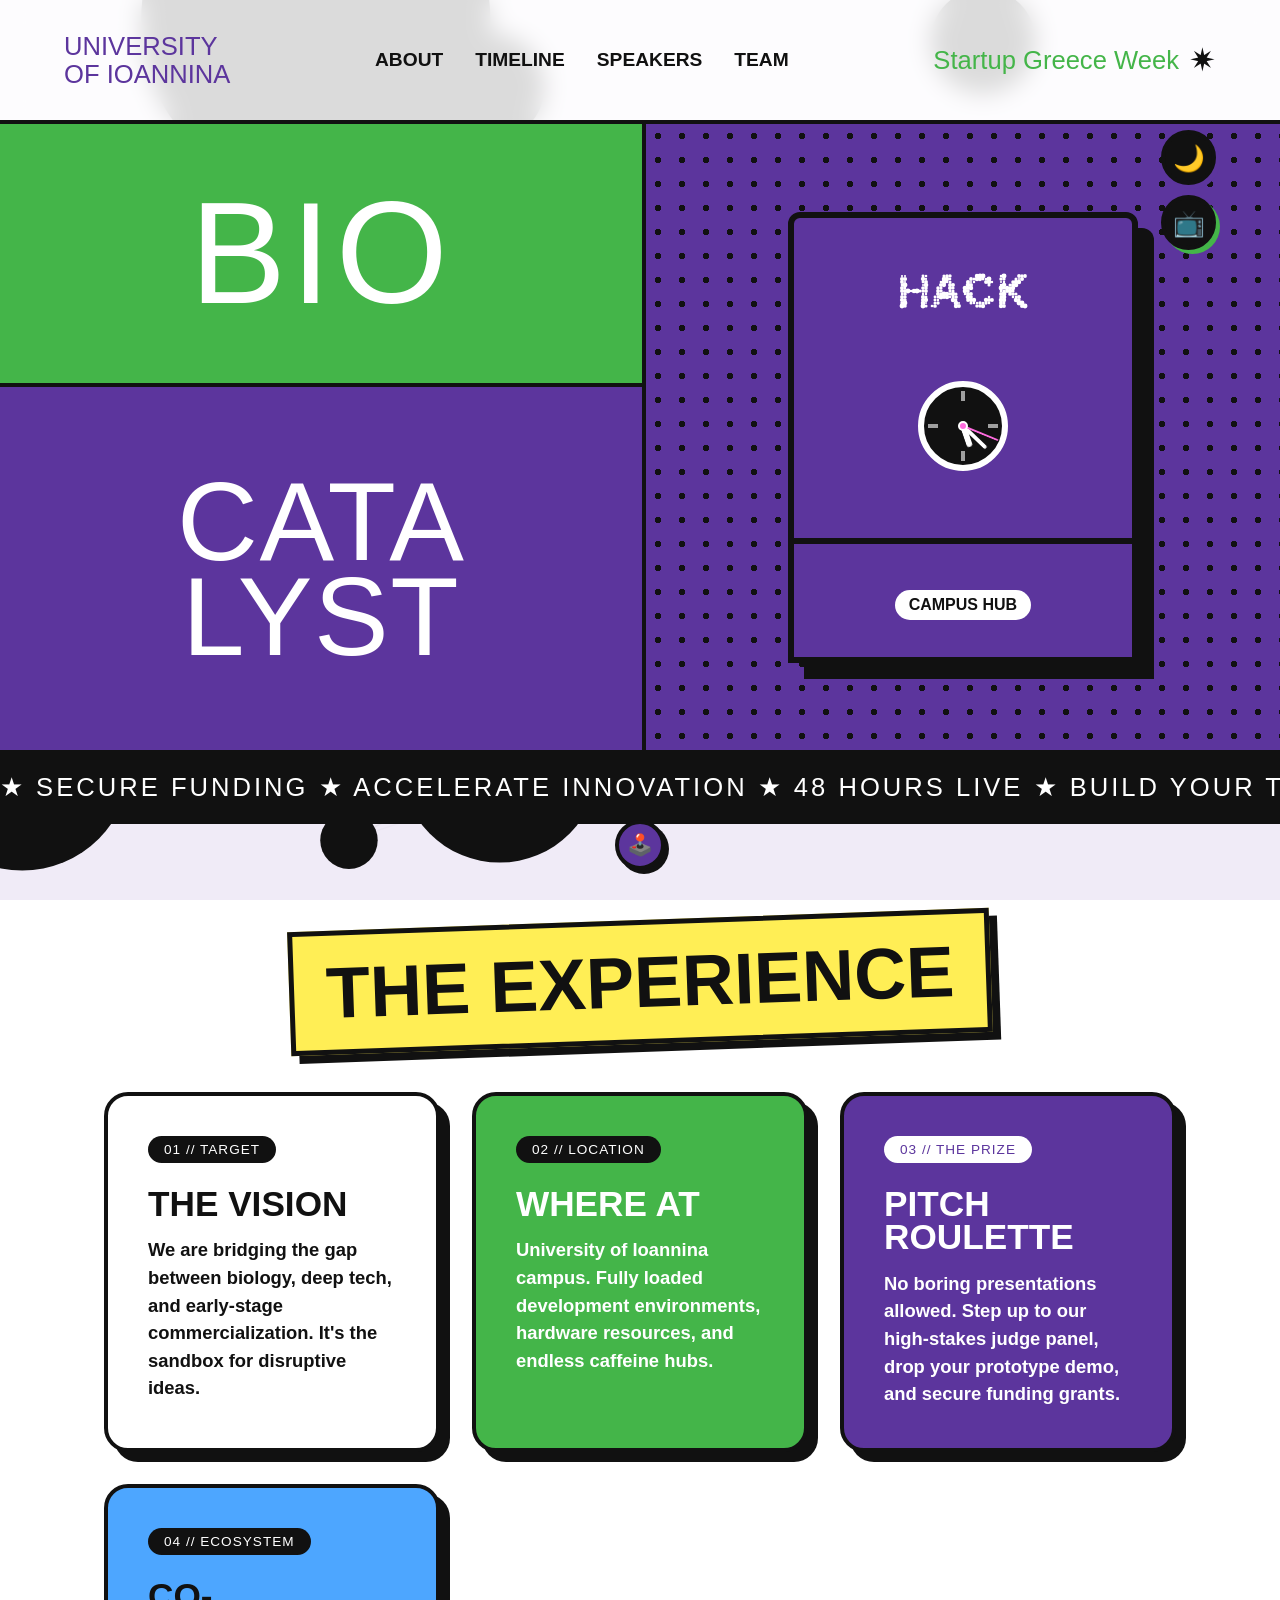
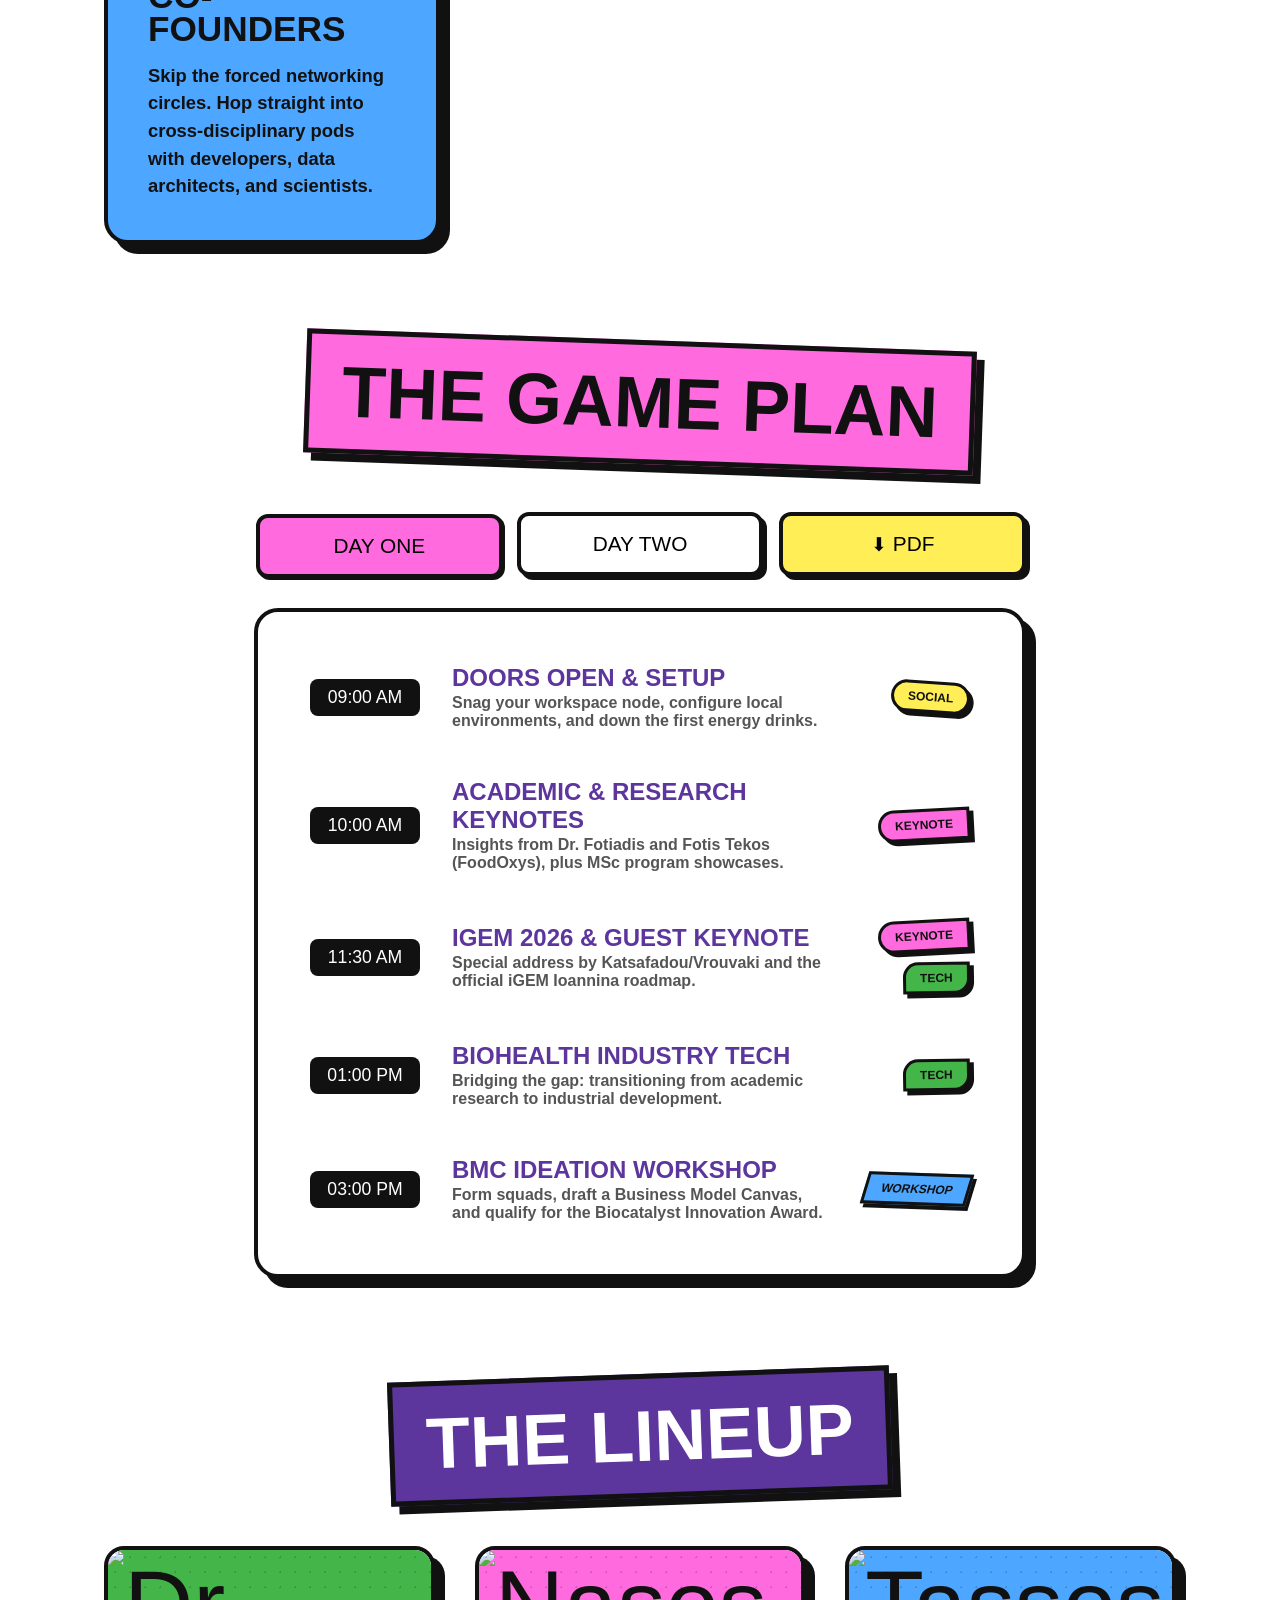
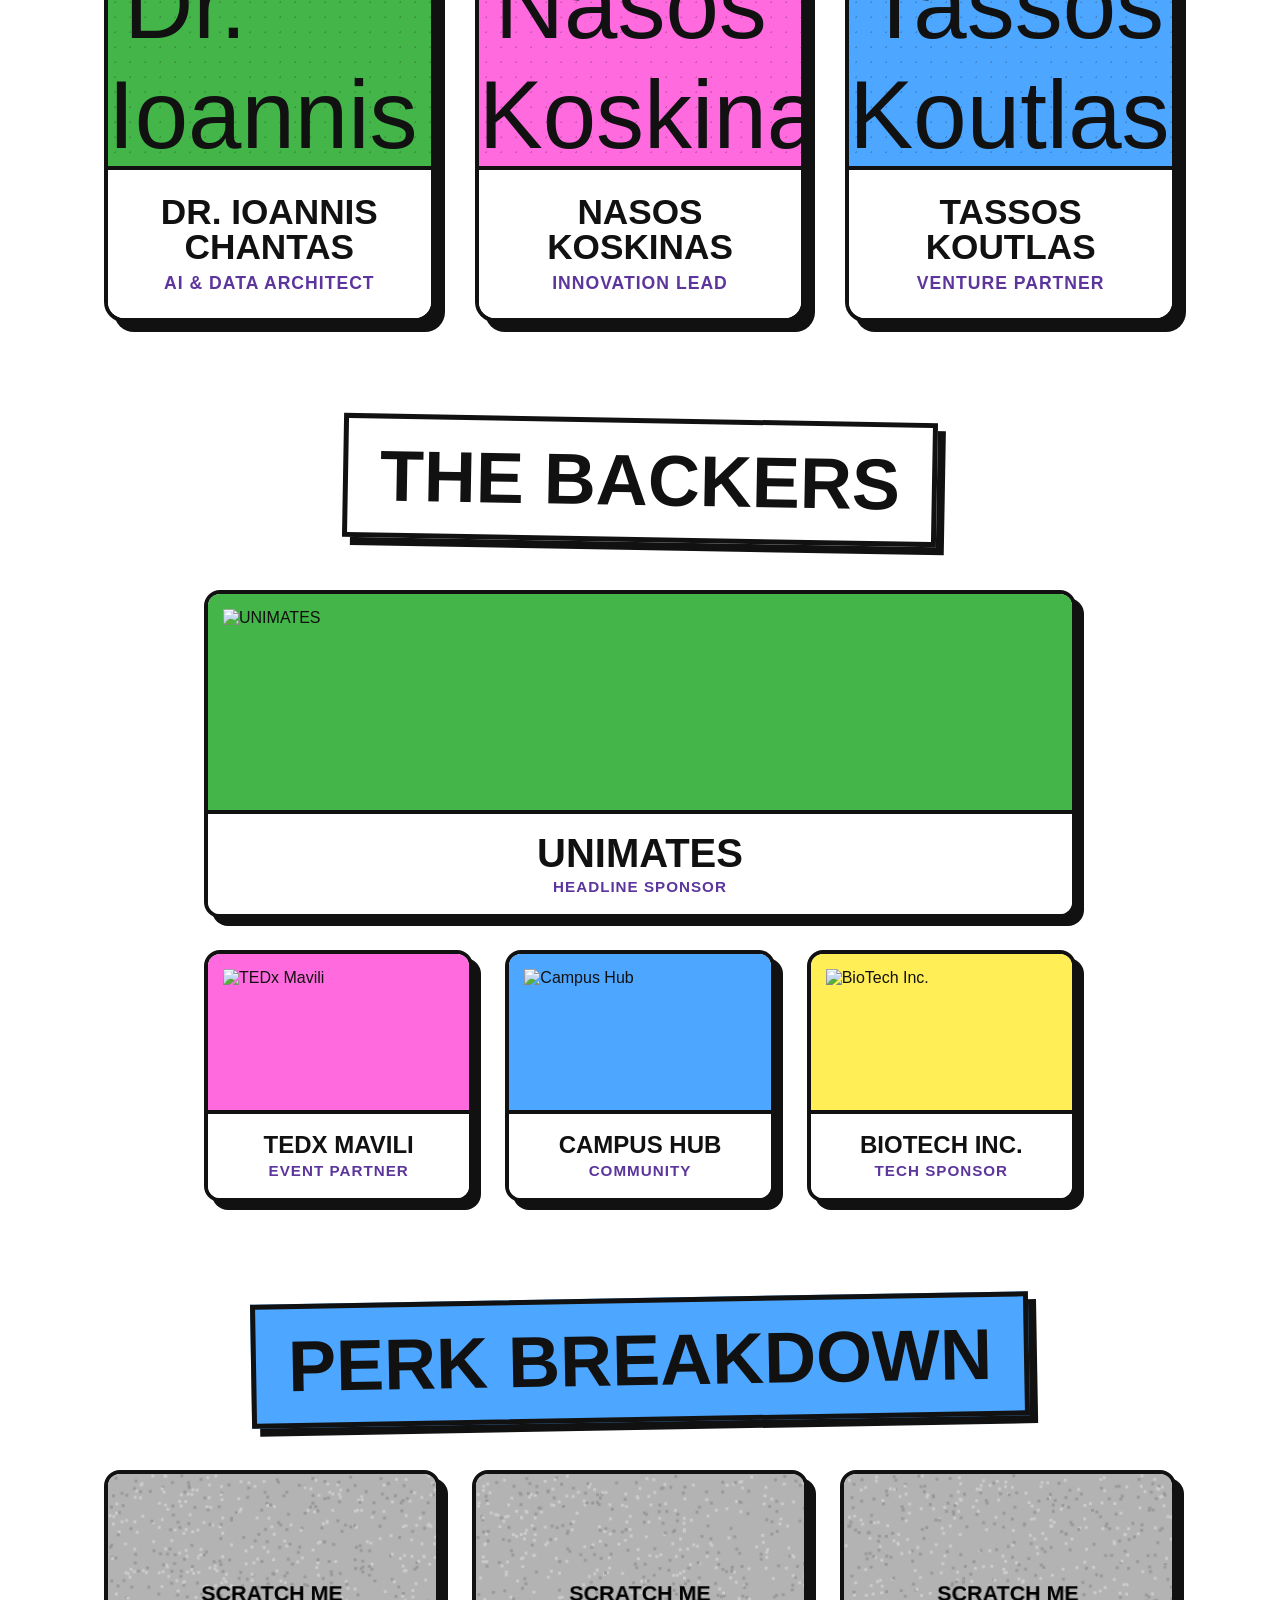
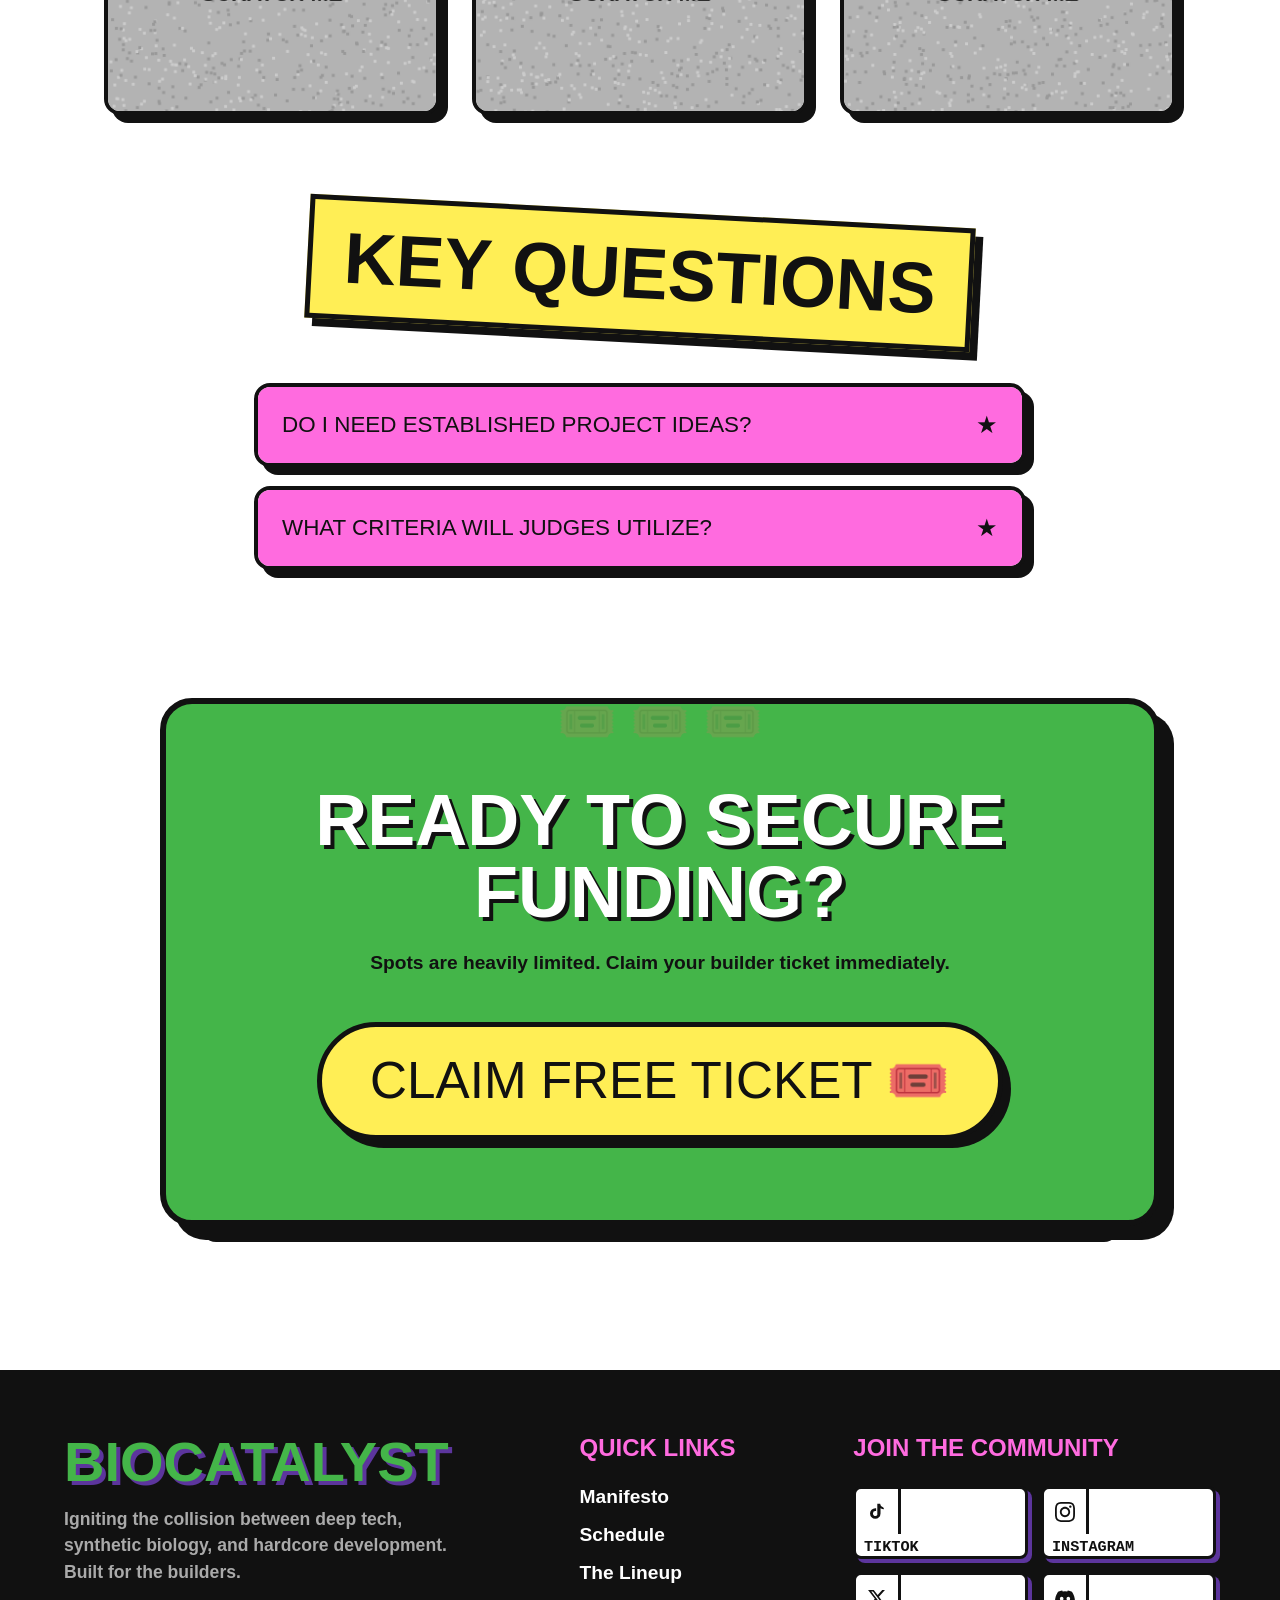
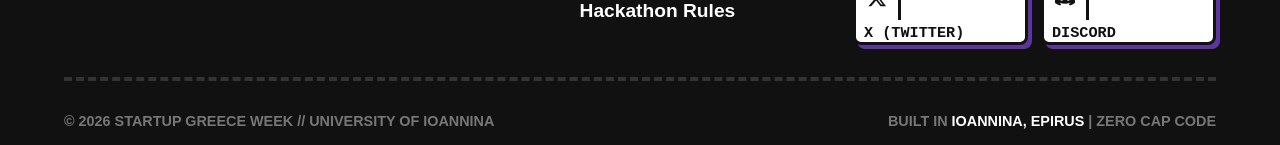
==== Biocatalyst.html @ 518294b3 "Add files via upload" ====
<!DOCTYPE html>
<html lang="en">
<head>
    <meta charset="UTF-8">
    <meta name="viewport" content="width=device-width, initial-scale=1.0">
    <title>BIOCATALYST 2026 | Deep-Tech & Biotech Hackathon — University of Ioannina | Startup Greece Week</title>

    <!-- Primary Meta Tags -->
    <meta name="title" content="BIOCATALYST 2026 | Deep-Tech & Biotech Hackathon — University of Ioannina">
    <meta name="description" content="BIOCATALYST is the premier 48-hour deep-tech and biotech hackathon at the University of Ioannina, Greece. Build prototypes, pitch to investors, and compete for funding grants during Startup Greece Week 2026.">
    <meta name="keywords" content="biocatalyst, hackathon, biotech hackathon, deep tech, university of ioannina, startup greece week, igem, biohealth, innovation, pitch competition, BMC workshop, Greece hackathon 2026, synthetic biology, bioinformatics, startup, entrepreneurship, ioannina, greek universities, tech event">
    <meta name="author" content="Biocatalyst Organizing Committee — University of Ioannina">
    <meta name="robots" content="index, follow, max-image-preview:large, max-snippet:-1, max-video-preview:-1">
    <meta name="googlebot" content="index, follow">
    <meta name="language" content="English">
    <meta name="revisit-after" content="3 days">
    <meta name="rating" content="General">
    <meta name="category" content="Education, Technology, Hackathon, Biotech">
    <link rel="canonical" href="https://biocatalyst.uoi.gr/">

    <!-- Open Graph / Facebook -->
    <meta property="og:type" content="website">
    <meta property="og:url" content="https://biocatalyst.uoi.gr/">
    <meta property="og:title" content="BIOCATALYST 2026 | Deep-Tech & Biotech Hackathon — University of Ioannina">
    <meta property="og:description" content="48 hours. One mission. Build disruptive biotech prototypes, pitch to investors, and secure funding grants at Greece's boldest hackathon during Startup Greece Week.">
    <meta property="og:image" content="https://biocatalyst.uoi.gr/assets/og-cover.png">
    <meta property="og:image:width" content="1200">
    <meta property="og:image:height" content="630">
    <meta property="og:image:alt" content="BIOCATALYST 2026 Hackathon — Bold brutalist design with BIO CATALYST text and event details">
    <meta property="og:site_name" content="BIOCATALYST 2026">
    <meta property="og:locale" content="en_US">
    <meta property="og:locale:alternate" content="el_GR">

    <!-- Twitter Card -->
    <meta name="twitter:card" content="summary_large_image">
    <meta name="twitter:url" content="https://biocatalyst.uoi.gr/">
    <meta name="twitter:title" content="BIOCATALYST 2026 | Deep-Tech & Biotech Hackathon">
    <meta name="twitter:description" content="48 hours of biotech innovation at the University of Ioannina. Build prototypes, compete for funding, and network with deep-tech founders during Startup Greece Week.">
    <meta name="twitter:image" content="https://biocatalyst.uoi.gr/assets/og-cover.png">
    <meta name="twitter:image:alt" content="BIOCATALYST 2026 Hackathon promotional banner">
    <meta name="twitter:site" content="@biocatalyst_uoi">
    <meta name="twitter:creator" content="@biocatalyst_uoi">

    <!-- Geographic & Location Meta -->
    <meta name="geo.region" content="GR-04">
    <meta name="geo.placename" content="Ioannina, Greece">
    <meta name="geo.position" content="39.6186;20.8506">
    <meta name="ICBM" content="39.6186, 20.8506">

    <!-- Theme & App Meta -->
    <meta name="theme-color" content="#5c359d">
    <meta name="msapplication-TileColor" content="#5c359d">
    <meta name="msapplication-navbutton-color" content="#5c359d">
    <meta name="apple-mobile-web-app-status-bar-style" content="black-translucent">
    <meta name="apple-mobile-web-app-capable" content="yes">
    <meta name="apple-mobile-web-app-title" content="BIOCATALYST">
    <meta name="application-name" content="BIOCATALYST 2026">
    <meta name="mobile-web-app-capable" content="yes">
    <meta name="format-detection" content="telephone=no">

    <!-- Structured Data: Event (JSON-LD) -->
    <script type="application/ld+json">
    {
        "@context": "https://schema.org",
        "@type": "Event",
        "name": "BIOCATALYST 2026 — Deep-Tech & Biotech Hackathon",
        "description": "BIOCATALYST is a 48-hour deep-tech and biotech hackathon at the University of Ioannina during Startup Greece Week 2026. Participants build prototypes, pitch to investors, and compete for innovation grants.",
        "startDate": "2026-07-12T09:00:00+03:00",
        "endDate": "2026-07-13T18:00:00+03:00",
        "eventStatus": "https://schema.org/EventScheduled",
        "eventAttendanceMode": "https://schema.org/OfflineEventAttendanceMode",
        "location": {
            "@type": "Place",
            "name": "University of Ioannina — Campus Hub",
            "address": {
                "@type": "PostalAddress",
                "streetAddress": "University Campus",
                "addressLocality": "Ioannina",
                "addressRegion": "Epirus",
                "postalCode": "45110",
                "addressCountry": "GR"
            },
            "geo": {
                "@type": "GeoCoordinates",
                "latitude": 39.6186,
                "longitude": 20.8506
            }
        },
        "image": "https://biocatalyst.uoi.gr/assets/og-cover.png",
        "organizer": {
            "@type": "Organization",
            "name": "Biocatalyst Organizing Committee",
            "url": "https://biocatalyst.uoi.gr"
        },
        "performer": [
            { "@type": "Person", "name": "Dr. Fotiadis" },
            { "@type": "Person", "name": "Fotis Tekos" }
        ],
        "offers": {
            "@type": "Offer",
            "url": "https://biocatalyst.uoi.gr/#register",
            "price": "0",
            "priceCurrency": "EUR",
            "availability": "https://schema.org/InStock",
            "validFrom": "2026-05-01T00:00:00+03:00"
        },
        "isAccessibleForFree": true,
        "inLanguage": ["en", "el"],
        "keywords": ["hackathon", "biotech", "deep tech", "startup", "iGEM", "University of Ioannina", "Startup Greece Week"]
    }
    </script>

    <!-- Structured Data: Organization (JSON-LD) -->
    <script type="application/ld+json">
    {
        "@context": "https://schema.org",
        "@type": "Organization",
        "name": "BIOCATALYST",
        "url": "https://biocatalyst.uoi.gr",
        "logo": "https://biocatalyst.uoi.gr/assets/logo.png",
        "sameAs": [
            "https://www.instagram.com/biocatalyst_uoi",
            "https://www.tiktok.com/@biocatalyst_uoi",
            "https://discord.gg/biocatalyst",
            "https://x.com/biocatalyst_uoi"
        ],
        "contactPoint": {
            "@type": "ContactPoint",
            "contactType": "Customer Support",
            "email": "biocatalyst@uoi.gr",
            "availableLanguage": ["English", "Greek"]
        }
    }
    </script>

    <!-- Structured Data: BreadcrumbList (JSON-LD) -->
    <script type="application/ld+json">
    {
        "@context": "https://schema.org",
        "@type": "BreadcrumbList",
        "itemListElement": [
            {
                "@type": "ListItem",
                "position": 1,
                "name": "Home",
                "item": "https://biocatalyst.uoi.gr/"
            },
            {
                "@type": "ListItem",
                "position": 2,
                "name": "Schedule",
                "item": "https://biocatalyst.uoi.gr/#schedule"
            },
            {
                "@type": "ListItem",
                "position": 3,
                "name": "Register",
                "item": "https://biocatalyst.uoi.gr/#register"
            }
        ]
    }
    </script>

    <!-- Structured Data: FAQ (JSON-LD) -->
    <script type="application/ld+json">
    {
        "@context": "https://schema.org",
        "@type": "FAQPage",
        "mainEntity": [
            {
                "@type": "Question",
                "name": "What is BIOCATALYST?",
                "acceptedAnswer": {
                    "@type": "Answer",
                    "text": "BIOCATALYST is a 48-hour deep-tech and biotech hackathon hosted at the University of Ioannina during Startup Greece Week. It bridges biology, technology, and early-stage commercialization."
                }
            },
            {
                "@type": "Question",
                "name": "Is BIOCATALYST free to attend?",
                "acceptedAnswer": {
                    "@type": "Answer",
                    "text": "Yes, BIOCATALYST is completely free. Registration is open to all students, researchers, developers, and entrepreneurs."
                }
            },
            {
                "@type": "Question",
                "name": "Where is BIOCATALYST held?",
                "acceptedAnswer": {
                    "@type": "Answer",
                    "text": "BIOCATALYST takes place at the University of Ioannina Campus Hub in Ioannina, Greece."
                }
            },
            {
                "@type": "Question",
                "name": "What can participants win?",
                "acceptedAnswer": {
                    "@type": "Answer",
                    "text": "Participants compete for the Biocatalyst Innovation Award and funding grants by pitching their prototypes to a panel of judges and investors."
                }
            }
        ]
    }
    </script>

    <script src="https://cdnjs.cloudflare.com/ajax/libs/jspdf/2.5.1/jspdf.umd.min.js" defer></script>
    <style>
        /* --- CSS Reset & Brutalist Design System --- */
        :root {
            --purple: #5c359d;
            --green: #44b549;
            --white: #ffffff;
            --black: #111111;
            --bg-color: #f0ebf7;
            --pink: #ff6bdf;
            --blue: #4da6ff;
            --yellow: #ffee55;
        }

        * {
            margin: 0;
            padding: 0;
            box-sizing: border-box;
            font-family: 'Arial Black', Impact, sans-serif;
            cursor: none !important; 
        }

        body {
            color: var(--black);
            overflow-x: hidden;
            position: relative;
        }

        /* --- THE DYNAMIC KIRBY KRACKLE CANVAS --- */
        #bgCanvas {
            position: fixed;
            top: 0;
            left: 0;
            width: 100vw;
            height: 100vh;
            z-index: -1;
            pointer-events: none; 
        }

        /* --- Custom Cursor Fix --- */
        #cursorDot {
            position: fixed;
            width: 24px;
            height: 24px;
            background-color: var(--pink);
            border: 3px solid var(--black);
            border-radius: 50%;
            pointer-events: none;
            z-index: 10000;
            transform: translate(-50%, -50%);
            left: -50px;
            top: -50px;
            display: block;
            box-shadow: 2px 2px 0px var(--black);
            transition: width 0.15s, height 0.15s, background-color 0.15s;
        }

        .cursor-hover {
            width: 45px !important;
            height: 45px !important;
            background-color: var(--yellow) !important;
            border: 4px dashed var(--black) !important;
            animation: cursorSpin 3s linear infinite;
        }

        /* --- Animations --- */
        @keyframes cursorSpin {
            from { transform: translate(-50%, -50%) rotate(0deg); }
            to { transform: translate(-50%, -50%) rotate(360deg); }
        }
        @keyframes float {
            0%, 100% { transform: translateY(0px) rotate(-3deg); }
            50% { transform: translateY(-15px) rotate(3deg); }
        }
        @keyframes marquee {
            0% { transform: translateX(0%); }
            100% { transform: translateX(-50%); }
        }
        @keyframes wiggle {
            0%, 100% { transform: rotate(0deg); }
            25% { transform: rotate(-4deg) scale(1.03); }
            50% { transform: rotate(4deg) scale(1.03); }
            75% { transform: rotate(-4deg) scale(1.03); }
        }
        @keyframes spin {
            from { transform: rotate(0deg); }
            to { transform: rotate(360deg); }
        }

        /* --- LOADER --- */
        #brutal-loader {
            position: fixed;
            top: 0;
            left: 0;
            width: 100vw;
            height: 100vh;
            background-color: var(--black);
            z-index: 999999;
            display: flex;
            flex-direction: column;
            align-items: center;
            justify-content: center;
            color: var(--green);
            font-family: 'Courier New', Courier, monospace;
            transition: transform 0.6s cubic-bezier(0.77, 0, 0.175, 1);
        }

        .loader-box {
            border: 4px solid var(--green);
            padding: 2rem;
            background: rgba(0, 255, 0, 0.05);
            box-shadow: 8px 8px 0px var(--purple);
            max-width: 80%;
            width: 400px;
        }

        .loader-text {
            font-size: 1.5rem;
            margin-bottom: 1rem;
            text-transform: uppercase;
            font-weight: bold;
            letter-spacing: 2px;
        }

        .loader-bar {
            width: 100%;
            height: 30px;
            border: 3px solid var(--green);
            position: relative;
            overflow: hidden;
            margin-bottom: 1rem;
        }

        .loader-fill {
            position: absolute;
            top: 0;
            left: 0;
            height: 100%;
            background-color: var(--green);
            width: 0%;
            transition: width 0.15s ease-out;
        }

        .loader-log {
            font-size: 1rem;
            color: var(--pink);
            min-height: 1.2rem;
            font-weight: bold;
        }

        /* --- Header & Nav --- */
        header {
            padding: 2rem 5%;
            display: flex;
            justify-content: space-between;
            align-items: center;
            border-bottom: 4px solid var(--black);
            background-color: rgba(255, 255, 255, 0.85);
            backdrop-filter: blur(12px);
            -webkit-backdrop-filter: blur(12px);
            position: sticky;
            top: 0;
            z-index: 100;
        }
        
        .header-nav { display: flex; gap: 2rem; align-items: center; flex-wrap: wrap; justify-content: center; }
        .nav-link { 
            font-size: 1.2rem; color: var(--black); text-decoration: none; 
            text-transform: uppercase; font-weight: bold; position: relative;
            transition: color 0.1s; display: inline-block; cursor: pointer;
        }
        .nav-link::before, .nav-link::after {
            position: absolute; opacity: 0; font-weight: 900;
            color: var(--pink); transition: all 0.15s cubic-bezier(0.175, 0.885, 0.32, 1.275);
        }
        .nav-link::before { content: '>'; left: -10px; }
        .nav-link::after { content: '<'; right: -10px; }
        .nav-link:hover { color: var(--purple); }
        .nav-link:hover::before { opacity: 1; left: -25px; }
        .nav-link:hover::after { opacity: 1; right: -25px; }

        .uni-text { font-size: 1.6rem; line-height: 1.1; color: var(--purple); text-transform: uppercase; display: inline-block; cursor: pointer; position: relative; }
        .startup-text { font-size: 1.6rem; color: var(--green); text-align: right; line-height: 1.1; display: flex; align-items: center; gap: 10px; cursor: pointer; position: relative; }
        .star-spin { display: inline-block; font-size: 2rem; color: var(--black); animation: spin 4s linear infinite; }
        
        /* Glitch Animation */
        .glitch-hover:hover {
            animation: textGlitch 0.25s cubic-bezier(.25, .46, .45, .94) both infinite;
            color: var(--pink);
        }
        @keyframes textGlitch {
            0% { transform: translate(0) skew(0deg); text-shadow: none; }
            20% { transform: translate(-3px, 3px) skew(10deg); text-shadow: -3px 0 var(--blue), 3px 0 var(--green); }
            40% { transform: translate(-3px, -3px) skew(-10deg); text-shadow: 3px 0 var(--blue), -3px 0 var(--green); }
            60% { transform: translate(3px, 3px) skew(5deg); text-shadow: -3px 0 var(--black), 3px 0 var(--pink); }
            80% { transform: translate(3px, -3px) skew(-5deg); text-shadow: 3px 0 var(--pink), -3px 0 var(--black); }
            100% { transform: translate(0) skew(0deg); text-shadow: none; }
        }

        /* --- Bio-Hazard Toggle Switch --- */
        .hazard-toggle {
            position: fixed;
            top: 130px;
            right: 5%;
            z-index: 99;
            background: var(--black);
            color: var(--yellow);
            border: 4px solid var(--black);
            width: 55px;
            height: 55px;
            border-radius: 50%;
            font-size: 1.6rem;
            display: flex;
            align-items: center;
            justify-content: center;
            box-shadow: 4px 4px 0px var(--purple);
            transition: background 0.2s, color 0.2s;
        }
        @keyframes liquidMorph {
            0% { border-radius: 40% 60% 70% 30% / 40% 50% 60% 50%; }
            34% { border-radius: 70% 30% 50% 50% / 30% 30% 70% 70%; }
            67% { border-radius: 100% 60% 60% 100% / 100% 100% 60% 60%; }
            100% { border-radius: 40% 60% 70% 30% / 40% 50% 60% 50%; }
        }
        @media (hover: hover) {
            .hazard-toggle:hover {
                animation: liquidMorph 1.5s linear infinite;
                background: var(--yellow);
                color: var(--black);
                box-shadow: 2px 2px 0px var(--black);
            }
        }

        /* =========================================
           BIO-HAZARD DARK MODE
           ========================================= */
        body.biohazard {
            --purple: #bb86fc;
            --green: #4ade80;
            --white: #1e1e1e;
            --black: #050505;
            --bg-color: #121212;
            --pink: #f48fb1;
            --blue: #82b1ff;
            --yellow: #fff59d;
            color: #e0e0e0;
        }

        body.biohazard header {
            background-color: rgba(18, 18, 18, 0.85);
            border-bottom-color: var(--black);
        }
        
        body.biohazard .star-spin { color: #e0e0e0; }

        body.biohazard .bento-box:not(.accent-green):not(.accent-purple):not(.accent-blue),
        body.biohazard .speaker-card,
        body.biohazard .speaker-info,
        body.biohazard .sponsor-box:not(.tier-1),
        body.biohazard .perk-card,
        body.biohazard .timeline-pane,
        body.biohazard .faq-content,
        body.biohazard .tab-btn {
            color: #e0e0e0;
        }

        body.biohazard .tab-btn.active { color: #121212; }
        body.biohazard .marquee-container { color: #e0e0e0; }
        body.biohazard .pill-badge { color: #e0e0e0; }
        body.biohazard .time-badge { color: #e0e0e0; }
        
        body.biohazard .event-info p,
        body.biohazard .perk-card p,
        body.biohazard .footer-brand p {
            color: #a1a1aa;
        }

        body.biohazard summary { color: #121212; }
        body.biohazard details[open] summary { color: #1e1e1e; }
        
        body.biohazard .main-footer { color: #e0e0e0; }
        body.biohazard .footer-links-col a { color: #e0e0e0; }
        body.biohazard .footer-bottom span { color: #e0e0e0; }
        
        body.biohazard .social-icon { 
            background-color: #1e1e1e; 
            color: #e0e0e0; 
        }

        body.biohazard .timeline-row { border-bottom-color: #333; }
        body.biohazard .footer-grid { border-bottom-color: #333; }
        
        body.biohazard .speaker-img::after { 
            background-image: radial-gradient(#e0e0e0 1px, transparent 1px); 
        }
        body.biohazard .hero-right { 
            background-image: radial-gradient(#333 3px, transparent 3px); 
        }

        /* --- Hero Grid --- */
        .hero { display: flex; flex-wrap: wrap; min-height: 70vh; border-bottom: 4px solid var(--black); position: relative; }
        
        .sticker {
            position: absolute; background: var(--white); border: 4px solid var(--black); padding: 12px 24px; border-radius: 50px; font-size: 1.4rem; box-shadow: 6px 6px 0px var(--black); z-index: 20; animation: float 5s ease-in-out infinite; user-select: none; will-change: transform;
        }
        .sticker-1 { top: 12%; left: 38%; background: var(--pink); animation-delay: 0s; }
        .sticker-2 { bottom: 18%; right: 42%; background: var(--yellow); animation-delay: 1.5s; }
        
        .hero-left { flex: 1.2; min-width: 320px; display: flex; flex-direction: column; }
        .block-green { background-color: var(--green); color: var(--white); flex: 1; display: flex; align-items: center; justify-content: center; font-size: clamp(4.5rem, 12vw, 9rem); letter-spacing: 0.3rem; border-right: 4px solid var(--black); border-bottom: 4px solid var(--black); transition: text-shadow 0.2s; }
        .block-purple { background-color: var(--purple); color: var(--white); flex: 1.4; display: flex; align-items: center; justify-content: center; font-size: clamp(3.5rem, 9vw, 7rem); line-height: 0.85; text-align: center; letter-spacing: 0.1rem; border-right: 4px solid var(--black); transition: text-shadow 0.2s; }
        .jelly-text { display: inline-block; transform-style: preserve-3d; will-change: transform; transform-origin: center; }
        
        @media (hover: hover) {
            .block-green:hover, .block-purple:hover { text-shadow: 8px 8px 0px var(--black); }
        }

        .hero-right {
            flex: 1; min-width: 320px; background-color: var(--purple); display: flex; align-items: center; justify-content: center; padding: 3rem;
            background-image: radial-gradient(var(--black) 3px, transparent 3px); background-size: 24px 24px; 
        }
        .tower-graphic {
            width: 65%; height: 85%; min-height: 300px; background-color: var(--purple); border: 6px solid var(--black); box-shadow: 16px 16px 0px var(--black); border-radius: 12px 12px 0 0; display: flex; flex-direction: column; align-items: center; justify-content: space-evenly; color: var(--white); text-align: center; background-image: none; 
        }
        .clock-face { 
            width: 90px; height: 90px; border: 6px solid var(--white); border-radius: 50%; position: relative; background: var(--black); 
            transition: transform 0.15s ease-out, box-shadow 0.15s ease-out; transform-style: preserve-3d;
            box-shadow: 0px 0px 0px rgba(0,0,0,0);
        }
        .clock-face:hover {
            transform: scale(1.15) rotate(5deg);
            box-shadow: 6px 6px 0px var(--black);
            cursor: grab;
        }
        .clock-hand { position: absolute; bottom: 50%; left: 50%; background-color: var(--white); transform-origin: bottom center; transform: translateX(-50%); border-radius: 4px; z-index: 2; will-change: transform; }
        .hour-hand { width: 6px; height: 22px; }
        .minute-hand { width: 4px; height: 32px; }
        .second-hand { width: 2px; height: 38px; background-color: var(--pink); z-index: 3; }
        .clock-pivot {
            position: absolute; top: 50%; left: 50%; width: 10px; height: 10px; background: var(--pink); border: 2px solid var(--white);
            border-radius: 50%; transform: translate(-50%, -50%); z-index: 4;
        }
        .clock-marker {
            position: absolute; background: var(--white); opacity: 0.6;
        }
        .mark-12 { top: 4px; left: 50%; width: 4px; height: 10px; transform: translateX(-50%); }
        .mark-6 { bottom: 4px; left: 50%; width: 4px; height: 10px; transform: translateX(-50%); }
        .mark-3 { right: 4px; top: 50%; width: 10px; height: 4px; transform: translateY(-50%); }
        .mark-9 { left: 4px; top: 50%; width: 10px; height: 4px; transform: translateY(-50%); }

        /* --- Continuous Ticker --- */
        .marquee-container { background-color: var(--black); color: var(--white); padding: 18px 0; overflow: hidden; white-space: nowrap; border-bottom: 4px solid var(--black); border-top: 4px solid var(--black); margin-top: -4px;}
        .marquee-content { display: inline-block; font-size: 1.6rem; text-transform: uppercase; letter-spacing: 3px; animation: marquee 20s linear infinite; will-change: transform; }
        .marquee-fast { animation: marquee 4s linear infinite !important; color: var(--yellow); }

        /* --- Section Titles --- */
        .section-header-wrapper { text-align: center; margin: 6rem 0 3rem 0; padding: 0 1rem; }
        .section-header { 
            display: inline-block; font-size: clamp(2rem, 6vw, 4.5rem); text-transform: uppercase; padding: 1rem 2rem; color: var(--black); background-color: var(--yellow); border: 5px solid var(--black); box-shadow: 8px 8px 0px var(--black); transform: rotate(-2deg);
        }

        /* --- Bento Info Grid --- */
        .bento-section { padding: 0 5%; max-width: 1200px; margin: 0 auto; }
        .bento-grid { display: grid; grid-template-columns: repeat(auto-fit, minmax(280px, 1fr)); gap: 2rem; }
        .bento-box {
            border: 4px solid var(--black); padding: 2.5rem; border-radius: 24px; background-color: var(--white); box-shadow: 10px 10px 0px var(--black); display: flex; flex-direction: column; transform-style: preserve-3d; will-change: transform, box-shadow;
        }
        .bento-box.accent-green { background-color: var(--green); color: var(--white); }
        .bento-box.accent-purple { background-color: var(--purple); color: var(--white); }
        .bento-box.accent-blue { background-color: var(--blue); }

        .pill-badge { align-self: flex-start; background-color: var(--black); color: var(--white); padding: 6px 16px; border-radius: 50px; font-size: 0.85rem; margin-bottom: 1.5rem; text-transform: uppercase; letter-spacing: 1px; }
        .bento-box.accent-purple .pill-badge { background-color: var(--white); color: var(--purple); }
        .bento-title { font-size: 2.2rem; margin-bottom: 1rem; text-transform: uppercase; line-height: 0.95; }
        .bento-text { font-family: 'Arial', sans-serif; font-weight: bold; font-size: 1.15rem; line-height: 1.5; }

        /* --- Speakers Section --- */
        .speaker-section { padding: 0 5%; max-width: 1200px; margin: 0 auto; }
        .speaker-grid { display: grid; grid-template-columns: repeat(auto-fit, minmax(300px, 1fr)); gap: 2.5rem; }
        .speaker-card { background: var(--white); border: 4px solid var(--black); border-radius: 20px; overflow: hidden; box-shadow: 10px 10px 0px var(--black); transition: transform 0.2s ease, box-shadow 0.2s ease; display: flex; flex-direction: column; }
        @media (hover: hover) { .speaker-card:hover { transform: translate(-4px, -4px) rotate(-1deg); box-shadow: 14px 14px 0px var(--black); } }
        .speaker-img { height: 220px; border-bottom: 4px solid var(--black); display: flex; align-items: center; justify-content: center; font-size: 6rem; position: relative; }
        .speaker-img::after { content: ''; position: absolute; top: 0; left: 0; width: 100%; height: 100%; background-image: radial-gradient(var(--black) 1px, transparent 1px); background-size: 15px 15px; opacity: 0.2; pointer-events: none; }
        .speaker-info { padding: 1.5rem; text-align: center; background: var(--white); }
        .speaker-name { font-size: 2.2rem; text-transform: uppercase; margin-bottom: 0.5rem; line-height: 1; }
        .speaker-role { font-family: 'Arial', sans-serif; font-weight: bold; color: var(--purple); font-size: 1.1rem; text-transform: uppercase; letter-spacing: 1px; }

        /* --- Schedule Switcher --- */
        .schedule-section { max-width: 900px; margin: 0 auto; padding: 0 5%; }
        .tabs { display: flex; gap: 1rem; margin-bottom: 2rem; justify-content: center; flex-wrap: wrap; }
        .tab-btn { background: var(--white); border: 4px solid var(--black); padding: 1rem 2rem; font-size: 1.3rem; text-transform: uppercase; border-radius: 12px; box-shadow: 4px 4px 0px var(--black); transition: all 0.15s; flex: 1; min-width: 140px; }
        .tab-btn.active { background: var(--pink); transform: translate(2px, 2px); box-shadow: 2px 2px 0px var(--black); }
        .timeline-pane { display: none; background: var(--white); border: 4px solid var(--black); padding: 2.5rem; border-radius: 24px; box-shadow: 10px 10px 0px var(--black); }
        .timeline-pane.active { display: block; }
        .timeline-row { display: flex; gap: 2rem; margin-bottom: 1.5rem; align-items: center; border-bottom: 3px dashed #ddd; padding-bottom: 1.5rem; transition: transform 0.2s, background-color 0.2s; border-radius: 8px; padding: 10px; border: 2px solid transparent; }
        @media (hover: hover) { .timeline-row:hover { transform: translateX(5px); background-color: rgba(0,0,0,0.03); border-bottom: 3px dashed transparent; box-shadow: 4px 4px 0px var(--black); border: 2px solid var(--black); } }
        body.cyber-red .timeline-row:hover { background-color: rgba(255,255,255,0.05); }
        .timeline-row:last-child { margin-bottom: 0; }
        .time-badge { background: var(--black); color: var(--white); padding: 0.5rem 1rem; font-size: 1.1rem; border-radius: 8px; min-width: 110px; text-align: center; }
        .event-info h4 { font-size: 1.5rem; text-transform: uppercase; color: var(--purple); }
        .event-info p { font-family: 'Arial', sans-serif; font-weight: bold; color: #555; margin-top: 2px; }

        /* --- Schedule Filter Bar --- */
        .schedule-filter-bar {
            background: var(--white);
            border: 4px solid var(--black);
            padding: 1.5rem;
            border-radius: 20px;
            box-shadow: 10px 10px 0px var(--black);
            margin-bottom: 2rem;
            display: flex;
            justify-content: center;
        }

        .filter-tags {
            display: flex;
            flex-wrap: wrap;
            gap: 0.8rem;
            justify-content: center;
        }

        .filter-tag-btn {
            background: var(--white);
            border: 3px solid var(--black);
            padding: 0.6rem 1.2rem;
            font-size: 0.9rem;
            font-family: 'Arial Black', Impact, sans-serif;
            text-transform: uppercase;
            border-radius: 8px;
            box-shadow: 4px 4px 0px var(--black);
            transition: all 0.15s;
        }

        .filter-tag-btn.active {
            background: var(--yellow);
            color: var(--black);
            transform: translate(2px, 2px);
            box-shadow: 2px 2px 0px var(--black);
        }
        
        /* Event Stickers */
        .event-tags {
            display: flex;
            gap: 10px;
            margin-left: auto;
            align-items: center;
            flex-wrap: wrap;
            justify-content: flex-end;
        }
        
        .sticker-tag {
            display: inline-block;
            padding: 6px 14px;
            font-size: 0.75rem;
            font-weight: 900;
            font-family: 'Arial Black', Impact, sans-serif;
            text-transform: uppercase;
            color: var(--black);
            position: relative;
            --sticker-bg: var(--white);
            background-color: var(--sticker-bg);
            border: 3px solid var(--black);
            box-shadow: 4px 4px 0px var(--black);
            transition: transform 0.2s, box-shadow 0.2s, border-radius 0.2s;
        }

        /* Unique Quirky Shapes */
        .sticker-tag.tag-keynote {
            --sticker-bg: var(--pink);
            /* Price tag shape (rounded left, flat right) */
            border-radius: 25px 0 0 25px;
            transform: rotate(-3deg);
        }

        .sticker-tag.tag-workshop {
            --sticker-bg: var(--blue);
            /* Fast skewed rectangle */
            border-radius: 0;
            transform: skew(-15deg) rotate(2deg);
        }

        .sticker-tag.tag-tech {
            --sticker-bg: var(--green);
            /* Asymmetric tech block */
            border-radius: 15px 0 15px 0;
            transform: rotate(-1deg);
        }

        .sticker-tag.tag-social {
            --sticker-bg: var(--yellow);
            /* Friendly pill */
            border-radius: 25px;
            transform: rotate(4deg);
        }

        @media (hover: hover) {
            .sticker-tag:hover {
                transform: scale(1.1) rotate(0deg) !important;
                box-shadow: 6px 6px 0px var(--black);
                /* Normalize shape slightly on hover for a morphing animated effect */
                border-radius: 8px;
            }
        }

        @media (max-width: 768px) {
            .event-tags {
                margin-left: 0;
                margin-top: 10px;
                justify-content: flex-start;
                width: 100%;
            }
            .timeline-row {
                flex-wrap: wrap;
            }
        }

        /* Biohazard/Cyber Red Mode Overrides */
        body.biohazard .schedule-filter-bar,
        body.cyber-red .schedule-filter-bar {
            background: #1e1e1e;
            border-color: var(--black);
        }
        body.biohazard .filter-tag-btn,
        body.cyber-red .filter-tag-btn {
            background: #1e1e1e;
            color: #e0e0e0;
            border-color: var(--black);
            box-shadow: 4px 4px 0px var(--black);
        }
        body.biohazard .filter-tag-btn.active,
        body.cyber-red .filter-tag-btn.active {
            background: var(--yellow);
            color: var(--black);
        }

        @media (max-width: 768px) {
            .schedule-filter-bar {
                padding: 1rem;
                box-shadow: 6px 6px 0px var(--black);
            }
            .filter-tag-btn {
                flex: 1 1 40%;
                text-align: center;
            }
        }

        /* --- Schedule Side Panel --- */
        .schedule-sidebar-overlay { position: fixed; top: 0; left: 0; width: 100%; height: 100%; background: rgba(0,0,0,0.6); z-index: 9998; opacity: 0; visibility: hidden; transition: all 0.3s ease; backdrop-filter: blur(4px); }
        .schedule-sidebar-overlay.active { opacity: 1; visibility: visible; }
        .schedule-sidebar { position: fixed; top: 0; right: -450px; width: 100%; max-width: 450px; height: 100%; background: var(--white); border-left: 6px solid var(--black); z-index: 9999; transition: right 0.4s cubic-bezier(0.175, 0.885, 0.32, 1.275); display: flex; flex-direction: column; box-shadow: -10px 0 0 rgba(0,0,0,0.2); }
        .schedule-sidebar-overlay.active .schedule-sidebar { right: 0; }
        .schedule-sidebar-header { padding: 2rem; border-bottom: 4px solid var(--black); display: flex; justify-content: space-between; align-items: center; background: var(--yellow); }
        .schedule-sidebar-header h3 { font-size: 2rem; text-transform: uppercase; line-height: 1; margin: 0; }
        .schedule-sidebar-close { background: var(--white); border: 3px solid var(--black); width: 40px; height: 40px; border-radius: 50%; display: flex; justify-content: center; align-items: center; font-weight: 900; font-size: 1.2rem; box-shadow: 2px 2px 0 var(--black); transition: transform 0.1s; }
        @media (hover: hover) { .schedule-sidebar-close:hover { background: var(--pink); transform: translate(2px, 2px); box-shadow: 0px 0px 0 var(--black); } }
        .schedule-sidebar-content { padding: 2rem; overflow-y: auto; flex-grow: 1; font-family: 'Arial', sans-serif; }
        .schedule-sidebar-time { display: inline-block; background: var(--black); color: var(--white); padding: 0.5rem 1rem; border-radius: 8px; font-weight: bold; margin-bottom: 1.5rem; text-transform: uppercase; font-size: 1.2rem; }
        .schedule-sidebar-desc { font-size: 1.15rem; line-height: 1.6; font-weight: bold; color: #444; margin-bottom: 2rem; }
        .schedule-sidebar-location { font-size: 1rem; color: var(--purple); text-transform: uppercase; border-top: 3px dashed #ddd; padding-top: 1.5rem; }
        body.cyber-red .schedule-sidebar { background: #1a1a1a; color: #eee; }
        body.cyber-red .schedule-sidebar-header { background: #ff073a; color: #000; }
        body.cyber-red .schedule-sidebar-desc { color: #ccc; }
        body.cyber-red .schedule-sidebar-location { border-top-color: #333; color: #ff073a; }

        /* --- Sponsors Section --- */
        .sponsor-section { padding: 0 5%; max-width: 1000px; margin: 0 auto; }
        .sponsor-grid { display: grid; grid-template-columns: repeat(auto-fit, minmax(220px, 1fr)); gap: 2rem; }
        .sponsor-card { background: var(--white); border: 4px solid var(--black); border-radius: 16px; overflow: hidden; box-shadow: 8px 8px 0px var(--black); transition: transform 0.2s ease, box-shadow 0.2s ease; display: flex; flex-direction: column; cursor: none !important; }
        @media (hover: hover) { .sponsor-card:hover { transform: translate(-4px, -4px) rotate(1deg); box-shadow: 12px 12px 0px var(--black); } }
        .sponsor-img { height: 160px; border-bottom: 4px solid var(--black); display: flex; align-items: center; justify-content: center; position: relative; background-color: var(--white); }
        .sponsor-img img { width: 100%; height: 100%; object-fit: contain; padding: 15px; display: block; }
        .sponsor-info { padding: 1.2rem; text-align: center; background: var(--white); flex-grow: 1; display: flex; flex-direction: column; justify-content: center; }
        .sponsor-name { font-size: 1.5rem; text-transform: uppercase; margin-bottom: 0.3rem; line-height: 1; color: var(--black); }
        .sponsor-role { font-family: 'Arial', sans-serif; font-weight: bold; color: var(--purple); font-size: 0.95rem; text-transform: uppercase; letter-spacing: 1px; }
        
        .sponsor-card.tier-1 { grid-column: 1 / -1; }
        .sponsor-card.tier-1 .sponsor-img { height: 220px; background-color: var(--green); }
        .sponsor-card.tier-1 .sponsor-name { font-size: 2.5rem; }
        
        body.cyber-red .sponsor-card { background: #1e1e1e; color: #e0e0e0; }
        body.cyber-red .sponsor-info { background: #1e1e1e; }
        body.cyber-red .sponsor-name { color: #e0e0e0; }

        /* --- Swag & Perks Section --- */
        .perks-grid { display: grid; grid-template-columns: repeat(auto-fit, minmax(220px, 1fr)); gap: 2rem; max-width: 1200px; margin: 0 auto; padding: 0 5%; }
        .perk-card { background: var(--white); border: 4px solid var(--black); padding: 2rem; border-radius: 16px; text-align: center; box-shadow: 8px 8px 0px var(--black); position: relative; overflow: hidden; }
        .perk-icon { font-size: 3.5rem; margin-bottom: 1rem; }
        .perk-card h4 { font-size: 1.6rem; text-transform: uppercase; margin-bottom: 0.5rem; }
        .perk-card p { font-family: 'Arial', sans-serif; font-weight: bold; font-size: 1rem; color: #444; }
        .scratch-pad {
            position: absolute; top: 0; left: 0; width: 100%; height: 100%; z-index: 10; cursor: crosshair; transition: opacity 0.5s ease-out;
        }
        .emoji-particle {
            position: fixed; pointer-events: none; font-size: 2.5rem; z-index: 9999;
            animation: burstUp forwards cubic-bezier(.25, 1, .5, 1);
            will-change: transform, opacity;
        }
        @keyframes burstUp {
            0% { transform: translateY(0) scale(0.5) rotate(0deg); opacity: 1; }
            100% { transform: translateY(-250px) scale(1.8) rotate(180deg); opacity: 0; }
        }

        /* --- FAQ Dropdowns --- */
        .faq-section { padding: 0 5%; max-width: 900px; margin: 0 auto; }
        .faq-item { background: var(--white); border: 4px solid var(--black); margin-bottom: 1.2rem; border-radius: 16px; box-shadow: 8px 8px 0px var(--black); overflow: hidden; }
        .faq-summary { padding: 1.5rem; font-size: 1.4rem; text-transform: uppercase; background: var(--pink); display: flex; justify-content: space-between; align-items: center; cursor: pointer; user-select: none; transition: background 0.2s; }
        .faq-icon { font-size: 1.5rem; display: inline-block; will-change: transform; transform-origin: center; }
        .faq-item[data-open="true"] .faq-summary { background: var(--purple); color: var(--white); }
        .faq-content-wrapper { height: 0; overflow: hidden; will-change: height; transform: translateZ(0); }
        .faq-content { padding: 1.5rem; font-family: 'Arial', sans-serif; font-weight: bold; font-size: 1.1rem; line-height: 1.6; background: var(--white); border-top: 4px solid var(--black); }

        /* --- MASSIVE TICKET REGISTRATION SECTION --- */
        .registration-wrapper { max-width: 1000px; margin: 8rem auto; position: relative; width: calc(100% - 40px); left: 20px; z-index: 5; perspective: 1000px; }
        .registration-box {
            background: var(--green); border: 6px solid var(--black); border-radius: 32px; padding: 5rem 2rem; text-align: center; box-shadow: 14px 14px 0px var(--black); position: relative; overflow: hidden; z-index: 2; transform-style: preserve-3d;
        }
        .registration-box::before { content: "🎟️ 🎟️ 🎟️"; position: absolute; top: -10px; font-size: 3rem; opacity: 0.2; width: 100%; left: 0; white-space: nowrap; pointer-events: none; }
        .reg-title { font-size: clamp(2.2rem, 6vw, 4.5rem); text-transform: uppercase; line-height: 1; margin-bottom: 1.5rem; color: var(--white); text-shadow: 4px 4px 0px var(--black); }
        .reg-sub { font-family: 'Arial', sans-serif; font-weight: bold; font-size: 1.2rem; margin-bottom: 3rem; color: var(--black); }
        
        .cta-btn {
            background-color: var(--yellow); color: var(--black); font-size: clamp(1.8rem, 4vw, 3.5rem); padding: 1.5rem 3rem; border: 5px solid var(--black); border-radius: 100px; text-transform: uppercase; box-shadow: 8px 8px 0px var(--black); transition: all 0.15s ease; display: inline-block; text-decoration: none; position: relative; z-index: 1;
        }
        @media (hover: hover) { .cta-btn:hover { animation: wiggle 0.4s ease-in-out infinite; transform: translate(4px, 4px); box-shadow: 4px 4px 0px var(--black); background-color: var(--white); } }

        .puncher-tool { position: absolute; top: -50px; right: 10px; width: 60px; height: 100px; background: var(--purple); border: 4px solid var(--black); border-radius: 10px; z-index: 10; opacity: 0; transform: translateY(-50px); transition: all 0.2s; pointer-events: none; }
        .puncher-tool::after { content: ''; position: absolute; bottom: -10px; left: 50%; transform: translateX(-50%); width: 20px; height: 30px; background: silver; border: 4px solid var(--black); border-radius: 0 0 10px 10px; }
        .puncher-tool.active { opacity: 1; transform: translateY(20px); }
        .puncher-tool.punching { transform: translateY(40px) scaleY(0.8); }
        
        .star-scrap { position: fixed; font-size: 2rem; color: var(--white); z-index: 9999; text-shadow: 2px 2px 0 #000; animation: scrapDrop 1s forwards cubic-bezier(.5, 0, 1, 1); pointer-events: none; }
        @keyframes scrapDrop { 0% { transform: translateY(0) rotate(0deg); opacity: 1; } 100% { transform: translateY(300px) rotate(180deg); opacity: 0; } }

        .printer-slot { height: 16px; background: var(--black); border-radius: 0 0 16px 16px; margin: 0 40px; position: relative; z-index: 1; box-shadow: inset 0px 8px 0px rgba(0,0,0,0.5); }
        .printed-ticket-container { height: 0; overflow: hidden; margin: 0 60px; position: relative; z-index: 0; transition: height 1s cubic-bezier(0.25, 1, 0.5, 1); }
        .printed-ticket { background: var(--white); border: 4px solid var(--black); border-top: none; padding: 2rem; text-align: center; box-shadow: 8px 8px 0px var(--black); transform-origin: top; position: relative; cursor: grab; }
        .printed-ticket.ripped { position: fixed; z-index: 9999; animation: floatUpRip 0.5s ease-out forwards; box-shadow: 16px 16px 0px rgba(0,0,0,0.3); cursor: grabbing; border-top: 4px solid var(--black); border-radius: 8px; }
        @keyframes floatUpRip { 0% { transform: scale(1); } 50% { transform: scale(1.1) rotate(5deg); } 100% { transform: scale(1) rotate(-5deg); } }
        
        .ticket-top-jagged { position: absolute; top: -10px; left: 0; width: 100%; height: 20px; background-image: radial-gradient(circle at 10px 0, transparent 10px, var(--white) 11px); background-size: 20px 20px; background-position: top; }
        .barcode { font-family: monospace; font-size: 2.5rem; letter-spacing: -2px; margin: 1rem 0; font-weight: 900; color: var(--black); }
        .rip-line { border-top: 4px dashed var(--black); margin-top: 1.5rem; padding-top: 0.5rem; font-weight: bold; font-family: monospace; color: #666; font-size: 0.9rem; user-select: none; }
        .punch-hole-result { position: absolute; top: 1rem; right: 1rem; font-size: 2rem; color: var(--white); text-shadow: 2px 2px 0 #000; opacity: 0; transform: scale(0); transition: all 0.3s; }
        .punch-hole-result.visible { opacity: 1; transform: scale(1); }

        /* --- BRUTALIST FOOTER WITH SOCIALS --- */
        .main-footer {
            background-color: var(--black);
            color: var(--white);
            padding: 3rem 5% 1rem 5%;
            position: relative;
            z-index: 10;
        }
        .slime-border {
            position: absolute; top: -40px; left: 0; width: 100%; height: 42px; pointer-events: none; z-index: 11;
        }
        .social-icon { transition: none !important; will-change: transform; transform-origin: center; display: flex; align-items: center; }
        .footer-grid {
            display: grid;
            grid-template-columns: 2fr 1fr 1.5fr;
            gap: 2rem;
            max-width: 1200px;
            margin: 0 auto;
            border-bottom: 4px dashed #333;
            padding-bottom: 2rem;
        }

        .footer-brand h2 {
            font-size: 3.5rem;
            text-transform: uppercase;
            color: var(--green);
            line-height: 1;
            margin-bottom: 1rem;
            text-shadow: 4px 4px 0px var(--purple);
        }
        .footer-brand p {
            font-family: 'Arial', sans-serif;
            font-weight: bold;
            font-size: 1.1rem;
            color: #aaa;
            max-width: 400px;
            line-height: 1.5;
        }

        .footer-links-col h4 {
            font-size: 1.5rem;
            text-transform: uppercase;
            margin-bottom: 1.5rem;
            color: var(--pink);
        }
        .footer-links-col ul {
            list-style: none;
            display: flex;
            flex-direction: column;
            gap: 1rem;
        }
        .footer-links-col a {
            color: var(--white);
            text-decoration: none;
            font-family: 'Arial', sans-serif;
            font-weight: bold;
            font-size: 1.2rem;
            transition: all 0.2s ease;
            display: inline-block;
        }
        @media (hover: hover) { 
            .footer-links-col a:hover { color: var(--yellow); transform: translateX(5px); } 
        }

        .social-icons {
            display: grid;
            grid-template-columns: 1fr 1fr;
            gap: 0.8rem;
            width: 100%;
        }
        .social-icon {
            display: flex;
            align-items: center;
            width: 100%;
            background-color: var(--white) !important;
            color: var(--black) !important;
            border: 3px solid var(--black);
            border-radius: 8px;
            box-shadow: 4px 4px 0px var(--purple);
            transition: all 0.2s ease;
            text-decoration: none !important;
            overflow: hidden;
            max-width: 100%;
        }
        .icon-wrap {
            width: 45px;
            height: 45px;
            display: flex;
            align-items: center;
            justify-content: center;
            border-right: 3px solid var(--black);
            transition: all 0.2s ease;
            flex-shrink: 0;
        }
        .social-icon svg {
            width: 20px;
            height: 20px;
            fill: currentColor;
        }
        .social-name {
            font-family: 'Courier New', Courier, monospace;
            font-weight: bold;
            font-size: 0.95rem;
            padding: 0 0.5rem;
            text-transform: uppercase;
            transition: all 0.2s ease;
            white-space: nowrap;
            overflow: hidden;
            text-overflow: ellipsis;
        }
        
        @media (hover: hover) {
            .tiktok-btn:hover {
                transform: translate(-4px, -4px);
                box-shadow: 6px 6px 0px #00f2fe; 
                background-color: #111 !important; 
                color: #ff0050 !important;
            }
            .tiktok-btn:hover .icon-wrap { background-color: #ff0050; color: #111; border-color: transparent; }
            
            .ig-btn:hover {
                transform: translate(-4px, -4px);
                box-shadow: 6px 6px 0px #fd5949; 
                background-color: #d6249f !important; 
                color: var(--white) !important;
            }
            .ig-btn:hover .icon-wrap { background-color: #fd5949; color: var(--white); border-color: transparent; }
            
            .x-btn:hover {
                transform: translate(-4px, -4px);
                box-shadow: 6px 6px 0px var(--black);
                background-color: #333 !important;
                color: var(--white) !important;
            }
            .x-btn:hover .icon-wrap { background-color: var(--black); color: var(--white); border-color: transparent; }
            
            .discord-btn:hover {
                transform: translate(-4px, -4px);
                box-shadow: 6px 6px 0px #5865F2; 
                background-color: #111 !important;
                color: #5865F2 !important;
            }
            .discord-btn:hover .icon-wrap { background-color: #5865F2; color: #111; border-color: transparent; }
        }

        .footer-bottom {
            max-width: 1200px;
            margin: 2rem auto 0 auto;
            display: flex;
            justify-content: space-between;
            align-items: center;
            font-family: 'Arial', sans-serif;
            font-weight: bold;
            text-transform: uppercase;
            font-size: 0.9rem;
            color: #777;
            flex-wrap: wrap;
            gap: 1rem;
        }
        .footer-bottom span {
            color: var(--white);
        }

        /* =========================================
           MOBILE SPECIFIC ADJUSTMENTS 
           ========================================= */
        @media (max-width: 768px) {
            * { cursor: auto !important; }
            #cursorDot { display: none !important; }
            header { flex-direction: column; align-items: center; text-align: center; gap: 0.8rem; padding: 1.5rem 5%; }
            .uni-text { font-size: 1.3rem; }
            .startup-text { text-align: center; justify-content: center; font-size: 1.3rem; }
            
            .hazard-toggle { top: auto; bottom: 80px; right: 20px; width: 48px; height: 48px; font-size: 1.4rem; z-index: 1000; position: fixed; }
            #crtToggle { top: auto !important; bottom: 140px !important; right: 20px !important; }
            
            .hero-left, .hero-right { min-width: 100%; border-right: none; }
            .block-green, .block-purple { font-size: clamp(3.5rem, 15vw, 5rem); border-right: none; padding: 2.5rem 1rem; }
            .block-purple { border-bottom: 4px solid var(--black); }
            .hero-right { padding: 3rem 1rem; }
            .tower-graphic { width: 90%; height: auto; padding: 2rem 0; box-shadow: 8px 8px 0px var(--black); min-height: 250px; }
            
            .sticker-1 { top: 2%; left: 2%; transform: scale(0.6); }
            .sticker-2 { display: block; bottom: 2%; right: 2%; transform: scale(0.6); }
            
            .bento-grid, .speaker-grid, .sponsor-grid, .perks-grid { grid-template-columns: 1fr; gap: 1.5rem; }
            .bento-box, .speaker-card, .sponsor-box, .perk-card, .timeline-pane { box-shadow: 6px 6px 0px var(--black); }
            .bento-box { padding: 1.5rem; }
            
            .timeline-row { flex-direction: column; gap: 0.8rem; align-items: flex-start; text-align: left; }
            .time-badge { align-self: flex-start; font-size: 1rem; padding: 0.4rem 0.8rem; }
            .event-info h4 { font-size: 1.3rem; }
            
            .registration-box { margin: 3rem 5%; padding: 3rem 1.5rem; border-width: 4px; box-shadow: 8px 8px 0px var(--black); border-radius: 20px; width: 90%; left: 0; }
            .reg-title { font-size: clamp(1.8rem, 6vw, 3rem); }
            .reg-sub { font-size: 1rem; margin-bottom: 2rem; }
            .cta-btn { width: 100%; padding: 1rem; box-shadow: 6px 6px 0px var(--black); border-width: 4px; font-size: 1.5rem; }
            
            .section-header { padding: 0.6rem 1rem; border-width: 4px; box-shadow: 6px 6px 0px var(--black); font-size: clamp(1.6rem, 6vw, 2.5rem); }
            
            /* Footer mobile wrapping */
            .footer-grid { grid-template-columns: 1fr; gap: 2rem; }
            .footer-brand h2 { font-size: 2.4rem; text-align: center; }
            .footer-brand p { text-align: center; margin: 0 auto; }
            .footer-links-col { text-align: center; }
            .footer-links-col ul { align-items: center; }
            .footer-bottom { flex-direction: column; text-align: center; gap: 1rem; padding-top: 1rem; }
            .social-icons { grid-template-columns: 1fr; max-width: 250px; margin: 0 auto; }
            
            .tabs { flex-direction: column; align-items: stretch; gap: 0.5rem; }
            .tab-btn { width: 100%; margin: 0; }
        }

        /* --- ARCADE MINI-GAME --- */
        .arcade-trigger {
            position: fixed; bottom: 30px; left: 50%; transform: translateX(-50%);
            z-index: 99; background: var(--purple); color: var(--white);
            border: 4px solid var(--black); width: 50px; height: 50px;
            border-radius: 50%; font-size: 1.3rem;
            display: flex; align-items: center; justify-content: center;
            box-shadow: 4px 4px 0px var(--black);
            cursor: none !important; transition: background 0.2s, color 0.2s, box-shadow 0.2s;
            animation: arcadePulse 2s ease-in-out infinite;
        }
        @keyframes arcadePulse {
            0%, 100% { box-shadow: 4px 4px 0px var(--black); }
            50% { box-shadow: 4px 4px 0px var(--black), 0 0 18px rgba(92,53,157,0.4); }
        }
        @media (hover: hover) { .arcade-trigger:hover { background: var(--pink); animation: liquidMorph 1.5s linear infinite, arcadePulse 2s ease-in-out infinite; } }
        /* Arcade biohazard styling removed for true dark mode */
        .arcade-overlay {
            position: fixed; top: 0; left: 0; width: 100vw; height: 100vh;
            background: rgba(0,0,0,0.85); z-index: 9998;
            display: none; align-items: center; justify-content: center;
            backdrop-filter: blur(4px);
        }
        .arcade-overlay.open { display: flex; }
        .arcade-window {
            background: #1e1e1e; border: 6px solid #111;
            border-radius: 20px; width: 420px; max-width: 95vw;
            box-shadow: 12px 12px 0px var(--purple), 12px 12px 0px 6px #111;
            overflow: hidden; position: relative;
        }
        .arcade-titlebar {
            background: var(--yellow); color: #111; padding: 12px 16px;
            display: flex; justify-content: space-between; align-items: center;
            font-family: 'Arial', sans-serif; font-weight: 900;
            font-size: 1.1rem; text-transform: uppercase; letter-spacing: 1px;
            border-bottom: 6px solid #111;
        }
        .arcade-close-btn {
            background: #ff073a; border: 3px solid #111; color: #111;
            width: 28px; height: 28px; font-size: 0.9rem; font-weight: bold;
            display: flex; align-items: center; justify-content: center;
            cursor: none !important; border-radius: 6px; box-shadow: 2px 2px 0px #111;
            transition: all 0.1s;
        }
        @media (hover: hover) { .arcade-close-btn:hover { transform: translate(-2px, -2px); box-shadow: 4px 4px 0px #111; } }
        .arcade-close-btn:active { transform: translate(2px, 2px); box-shadow: 0px 0px 0px #111; }
        
        .arcade-body { padding: 24px; position: relative; }
        .arcade-screen { 
            height: 420px; max-height: 50vh; aspect-ratio: 1/2; 
            border: 6px solid #111; border-radius: 8px; background: #050505; 
            display: block; margin: 0 auto; box-shadow: inset 0 0 20px rgba(0,0,0,0.9);
        }
        .arcade-screen-wrap { position: relative; }
        .arcade-screen-wrap::after {
            content: ''; position: absolute; top: 0; left: 0; width: 100%; height: 100%;
            background: repeating-linear-gradient(0deg, rgba(0,0,0,0.15) 0px, rgba(0,0,0,0.15) 1px, transparent 1px, transparent 3px);
            pointer-events: none; border-radius: 8px;
        }
        .arcade-hud {
            display: flex; justify-content: space-between; align-items: flex-end; 
            margin-top: 15px; padding: 10px 15px; background: #111;
            border: 4px solid #050505; border-radius: 8px;
            font-family: 'Courier New', Courier, monospace; color: var(--green);
            font-size: 0.8rem; font-weight: bold; text-transform: uppercase;
        }
        .arcade-hud .score-display { font-size: 1.3rem; color: var(--yellow); }
        .arcade-hud .lines-display { color: var(--pink); }
        .arcade-next-piece {
            display: flex; justify-content: center; align-items: center; gap: 12px; margin-top: 12px;
        }
        .arcade-next-piece canvas { border: 4px solid #111; background: #050505; border-radius: 6px; box-shadow: inset 0 0 10px rgba(0,0,0,0.8); }
        .arcade-mobile-controls { display: none; flex-direction: column; gap: 10px; margin-top: 12px; }
        .arcade-mobile-controls .arcade-dpad { display: flex; justify-content: center; gap: 15px; }
        .arcade-mobile-controls .arcade-action { display: flex; justify-content: space-around; margin-top: 5px; }
        .physical-btn {
            background: #1a1a1a; color: #44b549; font-family: 'Courier New', Courier, monospace;
            font-weight: bold; font-size: 1.4rem; padding: 12px 16px; border-radius: 8px;
            border: 3px solid #333; cursor: none !important;
            box-shadow: 0 6px 0px #111, 0 10px 10px rgba(0,0,0,0.5);
            transition: all 0.1s; text-align: center;
        }
        .physical-btn:active {
            transform: translateY(4px); box-shadow: 0 2px 0px #111, 0 4px 4px rgba(0,0,0,0.5);
            background: #2a2a2a; border-color: #44b549; color: #fff;
        }
        .action-btn { background: #331a44; color: #ff6bdf; border-color: #ff6bdf; box-shadow: 0 6px 0px #220533, 0 10px 10px rgba(0,0,0,0.5); border-radius: 50%; width: 60px; height: 60px; padding: 0; display: flex; justify-content: center; align-items: center; font-size: 1.8rem; }
        .action-btn:active { transform: translateY(4px); box-shadow: 0 2px 0px #220533, 0 4px 4px rgba(0,0,0,0.5); background: #442a55; color: #fff; }
        .action-btn.drop-btn { background: #44b549; color: #0a0a0a; border-color: #2e8a31; box-shadow: 0 6px 0px #1e5a1f, 0 10px 10px rgba(0,0,0,0.5); font-size: 1.4rem; }
        .action-btn.drop-btn:active { background: #55c65a; box-shadow: 0 2px 0px #1e5a1f, 0 4px 4px rgba(0,0,0,0.5); color: #fff; }
        .arcade-start-screen, .arcade-gameover-screen {
            position: absolute; top: 0; left: 0; width: 100%; height: 100%;
            background: rgba(0,0,0,0.92); display: flex; flex-direction: column;
            align-items: center; justify-content: center; z-index: 2;
            font-family: 'Courier New', Courier, monospace; color: #44b549;
            text-align: center; gap: 10px; padding: 1rem;
        }
        .arcade-start-screen h3, .arcade-gameover-screen h3 { font-size: 1.3rem; text-transform: uppercase; color: #ffee55; text-shadow: 2px 2px 0px #111; }
        .arcade-start-btn, .arcade-restart-btn {
            background: #44b549; color: #0a0a0a; border: 3px solid #111;
            padding: 8px 20px; font-family: 'Courier New', Courier, monospace;
            font-weight: bold; font-size: 0.9rem; text-transform: uppercase;
            border-radius: 8px; box-shadow: 4px 4px 0px #111; cursor: none !important;
        }
        .arcade-unlock-msg { color: #ff073a; font-size: 0.8rem; font-weight: bold; text-transform: uppercase; }

        @media (max-width: 768px) {
            .arcade-mobile-controls { display: flex; }
            .pocket-operator { bottom: 20px; right: 15px; }
            .po-panel { width: 230px; padding: 0.8rem; }
            .arcade-trigger { bottom: 20px; width: 42px; height: 42px; font-size: 1.1rem; }
            .arcade-window { border-width: 4px; border-radius: 12px; }
            .arcade-screen { height: 350px; }
        }

        /* --- CYBER-RED MODE (Unlocked via Game) --- */
        body.cyber-red {
            --purple: #3f1010;
            --green: #f43f5e;
            --white: #1e1e1e;
            --black: #050505;
            --bg-color: #121212;
            --pink: #fb7185;
            --blue: #fb923c;
            --yellow: #f87171;
            color: #e0e0e0;
        }
        body.cyber-red header { background-color: rgba(18, 18, 18, 0.85); border-bottom-color: var(--black); }
        body.cyber-red .star-spin { color: #e0e0e0; }

        body.cyber-red .bento-box:not(.accent-green):not(.accent-purple):not(.accent-blue),
        body.cyber-red .speaker-card,
        body.cyber-red .speaker-info,
        body.cyber-red .sponsor-box:not(.tier-1),
        body.cyber-red .perk-card,
        body.cyber-red .timeline-pane,
        body.cyber-red .faq-content,
        body.cyber-red .tab-btn { color: #e0e0e0; }

        body.cyber-red .tab-btn.active { color: #121212; }
        body.cyber-red .marquee-container { color: #e0e0e0; }
        body.cyber-red .pill-badge { color: #e0e0e0; }
        body.cyber-red .time-badge { color: #e0e0e0; }
        body.cyber-red .event-info p, body.cyber-red .perk-card p, body.cyber-red .footer-brand p { color: #a1a1aa; }
        body.cyber-red summary { color: #121212; }
        body.cyber-red details[open] summary { color: #1e1e1e; }
        body.cyber-red .main-footer { color: #e0e0e0; }
        body.cyber-red .footer-links-col a { color: #e0e0e0; }
        body.cyber-red .footer-bottom span { color: #e0e0e0; }
        body.cyber-red .social-icon { background-color: #1e1e1e; color: #e0e0e0; }
        body.cyber-red .timeline-row, body.cyber-red .footer-grid { border-bottom-color: #333; }
        body.cyber-red .speaker-img::after { background-image: radial-gradient(#e0e0e0 1px, transparent 1px); }
        body.cyber-red .hero-right { background-image: radial-gradient(#333 3px, transparent 3px); }

        /* Confetti */
        @keyframes confettiFall {
            0% { transform: translateY(-10vh) rotate(0deg); opacity: 1; }
            100% { transform: translateY(110vh) rotate(720deg); opacity: 0; }
        }
        .confetti-piece { position: fixed; top: -20px; width: 10px; height: 16px; z-index: 99999; animation: confettiFall 3s ease-in forwards; pointer-events: none; border-radius: 2px; }

        /* CRT scanlines and screen curved vignette overlay */
        #crtOverlay {
            position: fixed;
            top: 0;
            left: 0;
            width: 100vw;
            height: 100vh;
            background: linear-gradient(rgba(18, 16, 16, 0) 50%, rgba(0, 0, 0, 0.25) 50%), linear-gradient(90deg, rgba(255, 0, 0, 0.06), rgba(0, 255, 0, 0.02), rgba(0, 0, 255, 0.06));
            background-size: 100% 4px, 6px 100%;
            pointer-events: none;
            z-index: 999999;
            opacity: 0;
            transition: opacity 0.3s ease;
        }
        #crtOverlay::after {
            content: ' ';
            display: block;
            position: absolute;
            top: 0; left: 0; bottom: 0; right: 0;
            background: radial-gradient(circle, rgba(0,0,0,0) 60%, rgba(0,0,0,0.45) 100%);
            pointer-events: none;
        }
        body.crt-active #crtOverlay {
            opacity: 1;
        }
        @keyframes crtFlicker {
            0% { opacity: 0.985; }
            50% { opacity: 0.995; }
            100% { opacity: 0.985; }
        }
        body.crt-active {
            animation: crtFlicker 0.15s infinite;
        }
        .synth-btn:active {
            transform: translateY(2px) !important;
            box-shadow: 0 2px 0px #111 !important;
        }

        /* --- SPEAKER MODAL --- */
        .speaker-modal-overlay {
            position: fixed;
            top: 0; left: 0; width: 100vw; height: 100vh;
            background: rgba(17, 17, 17, 0.85);
            backdrop-filter: blur(5px);
            z-index: 9999;
            display: none;
            justify-content: center;
            align-items: center;
            padding: 20px;
        }
        .speaker-modal-overlay.active { display: flex; }
        
        .speaker-modal-box {
            background: var(--bg-color);
            border: 6px solid var(--black);
            width: 100%;
            max-width: 600px;
            box-shadow: 12px 12px 0px var(--black);
            display: flex;
            flex-direction: column;
            position: relative;
            transform: rotate(-1deg);
            transition: transform 0.2s;
        }
        .speaker-modal-box:hover { transform: rotate(0deg); }
        
        .speaker-modal-header {
            background: var(--purple);
            color: var(--white);
            padding: 15px 20px;
            display: flex;
            justify-content: space-between;
            align-items: center;
            border-bottom: 6px solid var(--black);
        }
        .speaker-modal-header h3 { font-size: 1.5rem; text-transform: uppercase; }
        .speaker-modal-close {
            background: var(--pink);
            border: 4px solid var(--black);
            width: 36px; height: 36px;
            display: flex; justify-content: center; align-items: center;
            font-size: 1.2rem; font-weight: bold; cursor: none !important;
            box-shadow: 4px 4px 0px var(--black);
            transition: all 0.1s;
        }
        .speaker-modal-close:active { transform: translate(2px, 2px); box-shadow: 2px 2px 0px var(--black); }
        
        .speaker-modal-content {
            display: flex;
            flex-direction: column;
            gap: 20px;
            padding: 20px;
            background: var(--white);
        }
        @media (min-width: 600px) {
            .speaker-modal-content { flex-direction: row; }
        }
        .speaker-modal-img {
            flex-shrink: 0;
            width: 150px; height: 150px;
            border: 4px solid var(--black);
            background: var(--blue);
            box-shadow: 6px 6px 0px var(--black);
            overflow: hidden;
            position: relative;
        }
        .speaker-modal-img img { width: 100%; height: 100%; object-fit: cover; display: block; }
        .speaker-modal-img::after {
            content: ''; position: absolute; top: 0; left: 0; width: 100%; height: 100%;
            background-image: radial-gradient(var(--black) 1px, transparent 1px);
            background-size: 4px 4px; opacity: 0.3; pointer-events: none;
        }
        .speaker-modal-info {
            flex-grow: 1;
            display: flex;
            flex-direction: column;
            gap: 15px;
        }
        .speaker-modal-role {
            font-size: 1.2rem;
            color: var(--green);
            text-transform: uppercase;
            text-shadow: 1px 1px 0px var(--black);
            border-bottom: 3px dashed var(--black);
            padding-bottom: 5px;
            display: inline-block;
        }
        .speaker-modal-bio {
            font-family: 'Courier New', Courier, monospace;
            font-size: 0.95rem;
            line-height: 1.4;
            font-weight: bold;
        }
        .speaker-modal-socials {
            display: flex;
            flex-wrap: wrap;
            gap: 10px;
            margin-top: auto;
        }
        .speaker-social-btn {
            background: var(--yellow);
            color: var(--black);
            text-decoration: none;
            padding: 8px 12px;
            border: 3px solid var(--black);
            font-size: 0.9rem;
            font-weight: bold;
            text-transform: uppercase;
            box-shadow: 4px 4px 0px var(--black);
            transition: all 0.1s;
            cursor: none !important;
        }
        .speaker-social-btn:active { transform: translate(2px, 2px); box-shadow: 2px 2px 0px var(--black); }
        
        body.cyber-red .speaker-modal-box { background: #121212; }
        body.cyber-red .speaker-modal-header { background: var(--purple); color: #e0e0e0; }
        body.cyber-red .speaker-modal-content { background: #1e1e1e; color: #e0e0e0; }
        body.cyber-red .speaker-modal-bio { color: #a1a1aa; }
        body.cyber-red .speaker-social-btn { background: var(--blue); color: #1e1e1e; }

        /* =========================================
           MOBILE NAV & BURGER MENU
           ========================================= */
        .burger-btn {
            display: none; flex-direction: column; gap: 6px; background: none; border: none; cursor: none !important; z-index: 1001; padding: 10px; position: fixed; top: 1.5rem; right: 5%;
        }
        .burger-btn span {
            width: 35px; height: 5px; background: var(--black); border-radius: 2px; transition: transform 0.3s cubic-bezier(0.77, 0, 0.175, 1), opacity 0.3s;
        }
        .burger-btn.open span:nth-child(1) { transform: translateY(11px) rotate(45deg); }
        .burger-btn.open span:nth-child(2) { opacity: 0; transform: scaleX(0); }
        .burger-btn.open span:nth-child(3) { transform: translateY(-11px) rotate(-45deg); }

        .mobile-nav-overlay {
            position: fixed; top: 0; left: 0; width: 100vw; height: 100vh; background: rgba(255, 255, 255, 0.95); z-index: 1000;
            display: flex; flex-direction: column; justify-content: center; align-items: center; gap: 2rem;
            transform: translateX(100%); transition: transform 0.4s cubic-bezier(0.77, 0, 0.175, 1);
            backdrop-filter: blur(12px); -webkit-backdrop-filter: blur(12px); border-left: 8px solid var(--black);
        }
        .mobile-nav-overlay.open { transform: translateX(0); }
        body.biohazard .mobile-nav-overlay { background: rgba(18, 18, 18, 0.95); }
        body.biohazard .burger-btn span { background: #e0e0e0; }
        
        .mobile-nav-overlay .nav-link { font-size: 2.5rem; text-shadow: 4px 4px 0px var(--yellow); border-bottom: 4px solid var(--black); display: inline-block; }
        body.biohazard .mobile-nav-overlay .nav-link { text-shadow: 4px 4px 0px var(--purple); border-bottom-color: #333; color: #e0e0e0; }


        /* =========================================
           MOBILE RESPONSIVE FIXES (OVERRIDES)
           ========================================= */
        @media (max-width: 768px) {
            /* Typography & Padding */
            .bento-box { padding: 1.5rem !important; }
            .timeline-pane { padding: 1.5rem !important; }
            .faq-content { padding: 1.25rem !important; font-size: 1.1rem; }
            .registration-box { padding: 2rem 1.5rem !important; }
            .section-header { 
                font-size: clamp(1.2rem, 7vw, 2.2rem) !important; 
                padding: 0.6rem 1rem !important; 
                max-width: 90vw !important; 
                box-sizing: border-box !important;
                word-wrap: break-word !important;
            }

            /* Header & Navigation */
            header {
                flex-direction: row !important;
                justify-content: space-between !important;
                padding: 1rem 5% !important;
            }
            .header-nav { display: none !important; }
            .startup-text { display: none !important; }
            .burger-btn { display: flex !important; }

            /* Hero Section */
            .hero-left, .hero-right { min-width: 100% !important; }
            .block-green { font-size: clamp(3rem, 15vw, 4.5rem) !important; padding: 2.5rem 1rem !important; border-bottom: 4px solid var(--black); }
            .block-purple { font-size: clamp(2.5rem, 12vw, 3.5rem) !important; padding: 2.5rem 1rem !important; }
            .hero-right { padding: 2rem 1rem !important; }
            .tower-graphic { width: 95% !important; min-height: 250px !important; }

            /* Footer */
            .footer-grid {
                grid-template-columns: 1fr !important;
                gap: 2rem !important;
                text-align: center !important;
            }
            .footer-links-col ul {
                display: flex !important;
                flex-direction: row !important;
                flex-wrap: wrap !important;
                justify-content: center !important;
                gap: 0.8rem 1.5rem !important;
            }
            .social-icons {
                display: grid !important;
                grid-template-columns: 1fr 1fr !important;
                gap: 1rem !important;
                max-width: 100% !important;
            }
            .social-icon {
                flex-direction: column !important;
                gap: 8px !important;
                padding: 12px 5px !important;
                text-align: center !important;
                justify-content: center !important;
            }

            /* Floating Utility Buttons */
            .hazard-toggle {
                width: 45px !important; height: 45px !important; font-size: 1.2rem !important;
                right: 15px !important; top: 80px !important; bottom: auto !important;
            }
            #crtToggle { top: 135px !important; bottom: auto !important; }
            .arcade-trigger {
                width: 45px !important; height: 45px !important; font-size: 1.1rem !important; bottom: 15px !important;
            }
            
            /* Interactive Ticket Section */
            .registration-wrapper { width: 100% !important; left: 0 !important; padding: 0 1rem; box-sizing: border-box; }
            .punch-hole-result { right: 0.5rem !important; top: 0.5rem !important; font-size: 1.5rem !important; }
            .printed-ticket-container { margin: 0 20px !important; }
            .printer-slot { margin: 0 10px !important; }
            .printed-ticket { padding: 1.5rem 1rem !important; }
            .barcode { font-size: 1.4rem !important; }
            .rip-line { font-size: 0.8rem !important; }
        }
    </style>
</head>
<body>


    <!-- CRT SCANLINE OVERLAY -->
    <div id="crtOverlay"></div>

    <!-- BRUTALIST LOADER -->
    <div id="brutal-loader">
        <div class="loader-box">
            <div class="loader-text">BIO_CORE BOOT</div>
            <div class="loader-bar"><div class="loader-fill" id="loaderFill"></div></div>
            <div class="loader-log" id="loaderLog">> Initializing...</div>
        </div>
    </div>

    <canvas id="bgCanvas"></canvas>

    <div id="cursorDot"></div>

    <header class="hover-trigger">
        <div class="uni-text glitch-hover" onclick="window.scrollTo({top: 0, behavior: 'smooth'})">University<br>of Ioannina</div>
        <nav class="header-nav">
            <a class="nav-link hover-trigger" onclick="document.querySelector('.bento-section').scrollIntoView({behavior: 'smooth'})">ABOUT</a>
            <a class="nav-link hover-trigger" onclick="document.querySelector('.schedule-section').scrollIntoView({behavior: 'smooth'})">TIMELINE</a>
            <a class="nav-link hover-trigger" onclick="document.querySelector('.speaker-section').scrollIntoView({behavior: 'smooth'})">SPEAKERS</a>
            <a class="nav-link hover-trigger" href="team.html">TEAM</a>
        </nav>
        <div class="startup-text glitch-hover">Startup Greece Week <span class="star-spin">✷</span></div>
    </header>
    
    <button class="burger-btn hover-trigger" id="burgerBtn" aria-label="Toggle Menu">
        <span></span><span></span><span></span>
    </button>
    
    <div class="mobile-nav-overlay" id="mobileNav">
        <a class="nav-link hover-trigger mobile-link" onclick="toggleMobileMenu(); document.querySelector('.bento-section').scrollIntoView({behavior: 'smooth'})">ABOUT</a>
        <a class="nav-link hover-trigger mobile-link" onclick="toggleMobileMenu(); document.querySelector('.schedule-section').scrollIntoView({behavior: 'smooth'})">TIMELINE</a>
        <a class="nav-link hover-trigger mobile-link" onclick="toggleMobileMenu(); document.querySelector('.speaker-section').scrollIntoView({behavior: 'smooth'})">SPEAKERS</a>
        <a class="nav-link hover-trigger mobile-link" href="team.html">TEAM</a>
    </div>
    
    <button class="hazard-toggle hover-trigger" id="hazardToggle" aria-label="Toggle Theme">🌙</button>
    <button class="hazard-toggle hover-trigger" id="crtToggle" style="display: none; top: 195px; background: var(--black); color: var(--pink); box-shadow: 4px 4px 0px var(--green);" aria-label="Toggle CRT Mode">📺</button>

    <section class="hero">

        <div class="hero-left">
            <div class="block-green hover-trigger"><span class="jelly-text">BIO</span></div>
            <div class="block-purple hover-trigger"><span class="jelly-text">CATA<br>LYST</span></div>
        </div>
        <div class="hero-right">
            <div class="tower-graphic">
                <canvas id="kineticText" width="200" height="80" style="margin-bottom: 10px; cursor: crosshair;"></canvas>
                <div class="clock-face hover-trigger" id="clockFace">
                    <div class="clock-marker mark-12"></div>
                    <div class="clock-marker mark-3"></div>
                    <div class="clock-marker mark-6"></div>
                    <div class="clock-marker mark-9"></div>
                    <div class="clock-hand hour-hand" id="hourHand"></div>
                    <div class="clock-hand minute-hand" id="minuteHand"></div>
                    <div class="clock-hand second-hand" id="secondHand"></div>
                    <div class="clock-pivot"></div>
                </div>
                <div style="border-top: 6px solid var(--black); width: 100%; margin-top: 30px; margin-bottom: 10px;"></div>
                <div style="font-family: 'Arial', sans-serif; font-weight: bold; color: var(--black); background: var(--white); padding: 6px 14px; border-radius: 30px;">CAMPUS HUB</div>
            </div>
        </div>
    </section>

    <div class="marquee-container hover-trigger" id="marqueeBox">
        <div class="marquee-content" id="marqueeText">
            ★ SECURE FUNDING ★ ACCELERATE INNOVATION ★ 48 HOURS LIVE ★ BUILD YOUR TEAM ★ SECURE FUNDING ★ ACCELERATE INNOVATION ★ 48 HOURS LIVE ★ BUILD YOUR TEAM ★ 
        </div>
    </div>

    <div class="section-header-wrapper">
        <h2 class="section-header hover-trigger">The Experience</h2>
    </div>
    <section class="bento-section">
        <div class="bento-grid">
            <div class="bento-box hover-trigger">
                <div class="pill-badge">01 // Target</div>
                <h3 class="bento-title">The Vision</h3>
                <p class="bento-text">We are bridging the gap between biology, deep tech, and early-stage commercialization. It's the sandbox for disruptive ideas.</p>
            </div>
            <div class="bento-box accent-green hover-trigger">
                <div class="pill-badge">02 // Location</div>
                <h3 class="bento-title">Where At</h3>
                <p class="bento-text">University of Ioannina campus. Fully loaded development environments, hardware resources, and endless caffeine hubs.</p>
            </div>
            <div class="bento-box accent-purple hover-trigger">
                <div class="pill-badge">03 // The Prize</div>
                <h3 class="bento-title">Pitch Roulette</h3>
                <p class="bento-text">No boring presentations allowed. Step up to our high-stakes judge panel, drop your prototype demo, and secure funding grants.</p>
            </div>
            <div class="bento-box accent-blue hover-trigger">
                <div class="pill-badge">04 // Ecosystem</div>
                <h3 class="bento-title">Co-Founders</h3>
                <p class="bento-text">Skip the forced networking circles. Hop straight into cross-disciplinary pods with developers, data architects, and scientists.</p>
            </div>

        </div>
    </section>

    <div class="section-header-wrapper">
        <h2 class="section-header hover-trigger" style="transform: rotate(2deg); background-color: var(--pink);">The Game Plan</h2>
    </div>
    <section class="schedule-section">
        <div class="tabs">
            <button class="tab-btn active hover-trigger" onclick="switchTab('day1', this)">Day One</button>
            <button class="tab-btn hover-trigger" onclick="switchTab('day2', this)">Day Two</button>
            <button class="tab-btn hover-trigger" id="downloadPdfBtn" style="background: var(--yellow);"><span style="font-size: 1.2rem;">⬇</span> PDF</button>
        </div>

        <div id="day1" class="timeline-pane active">
            <div class="timeline-row hover-trigger" data-event="Doors Open" data-tags="social">
                <div class="time-badge">09:00 AM</div>
                <div class="event-info">
                    <h4>Doors Open & Setup</h4>
                    <p>Snag your workspace node, configure local environments, and down the first energy drinks.</p>
                </div>
                <div class="event-tags">
                    <span class="sticker-tag tag-social hover-trigger">SOCIAL</span>
                </div>
            </div>
            <div class="timeline-row hover-trigger" data-event="Academic Insights" data-tags="keynote">
                <div class="time-badge">10:00 AM</div>
                <div class="event-info">
                    <h4>Academic & Research Keynotes</h4>
                    <p>Insights from Dr. Fotiadis and Fotis Tekos (FoodOxys), plus MSc program showcases.</p>
                </div>
                <div class="event-tags">
                    <span class="sticker-tag tag-keynote hover-trigger">KEYNOTE</span>
                </div>
            </div>
            <div class="timeline-row hover-trigger" data-event="iGEM & Keynote" data-tags="keynote,tech">
                <div class="time-badge">11:30 AM</div>
                <div class="event-info">
                    <h4>iGEM 2026 & Guest Keynote</h4>
                    <p>Special address by Katsafadou/Vrouvaki and the official iGEM Ioannina roadmap.</p>
                </div>
                <div class="event-tags">
                    <span class="sticker-tag tag-keynote hover-trigger">KEYNOTE</span>
                    <span class="sticker-tag tag-tech hover-trigger">TECH</span>
                </div>
            </div>
            <div class="timeline-row hover-trigger" data-event="Industry Transition" data-tags="tech">
                <div class="time-badge">01:00 PM</div>
                <div class="event-info">
                    <h4>BioHealth Industry Tech</h4>
                    <p>Bridging the gap: transitioning from academic research to industrial development.</p>
                </div>
                <div class="event-tags">
                    <span class="sticker-tag tag-tech hover-trigger">TECH</span>
                </div>
            </div>
            <div class="timeline-row hover-trigger" data-event="BMC Workshop" data-tags="workshop">
                <div class="time-badge">03:00 PM</div>
                <div class="event-info">
                    <h4>BMC Ideation Workshop</h4>
                    <p>Form squads, draft a Business Model Canvas, and qualify for the Biocatalyst Innovation Award.</p>
                </div>
                <div class="event-tags">
                    <span class="sticker-tag tag-workshop hover-trigger">WORKSHOP</span>
                </div>
            </div>
        </div>

        <div id="day2" class="timeline-pane">
            <div class="timeline-row hover-trigger" data-event="Forbes Panel" data-tags="keynote,social">
                <div class="time-badge">10:00 AM</div>
                <div class="event-info">
                    <h4>Forbes 30U30 Founders Panel</h4>
                    <p>Learn from Greek university alumni who successfully launched deep-tech startups.</p>
                </div>
                <div class="event-tags">
                    <span class="sticker-tag tag-keynote hover-trigger">KEYNOTE</span>
                    <span class="sticker-tag tag-social hover-trigger">SOCIAL</span>
                </div>
            </div>
            <div class="timeline-row hover-trigger" data-event="Prototype Lock-in" data-tags="tech">
                <div class="time-badge">12:30 PM</div>
                <div class="event-info">
                    <h4>Prototype Lock-in</h4>
                    <p>Final diagnostic review. Code freezes approach while presentation assets get built.</p>
                </div>
                <div class="event-tags">
                    <span class="sticker-tag tag-tech hover-trigger">TECH</span>
                </div>
            </div>
            <div class="timeline-row hover-trigger" data-event="Grand Pitch" data-tags="workshop,tech">
                <div class="time-badge">03:00 PM</div>
                <div class="event-info">
                    <h4>The Grand Pitch</h4>
                    <p>3 minutes to pitch, 2 minutes of Q&A. Judges evaluate innovation, feasibility, and impact.</p>
                </div>
                <div class="event-tags">
                    <span class="sticker-tag tag-workshop hover-trigger">WORKSHOP</span>
                    <span class="sticker-tag tag-tech hover-trigger">TECH</span>
                </div>
            </div>
            <div class="timeline-row hover-trigger" data-event="Awards & Wrap" data-tags="social">
                <div class="time-badge">06:00 PM</div>
                <div class="event-info">
                    <h4>Awards & Wrap Party</h4>
                    <p>Funding grants announced, networking with investors, and celebrating the survivors.</p>
                </div>
                <div class="event-tags">
                    <span class="sticker-tag tag-social hover-trigger">SOCIAL</span>
                </div>
            </div>
        </div>
    </section>

    <div class="section-header-wrapper">
        <h2 class="section-header hover-trigger" style="transform: rotate(-2deg); background-color: var(--purple); color: var(--white);">The Lineup</h2>
    </div>
    <section class="speaker-section">
        <div class="speaker-grid">
            <div class="speaker-card hover-trigger">
                <div class="speaker-img" style="background-color: var(--green);">
                    <img src="speaker_chantas.png" alt="Dr. Ioannis Chantas" style="width: 100%; height: 100%; object-fit: cover; display: block;">
                </div>
                <div class="speaker-info">
                    <h3 class="speaker-name">Dr. Ioannis Chantas</h3>
                    <p class="speaker-role">AI & Data Architect</p>
                </div>
            </div>
            <div class="speaker-card hover-trigger">
                <div class="speaker-img" style="background-color: var(--pink);">
                    <img src="speaker_koskinas.png" alt="Nasos Koskinas" style="width: 100%; height: 100%; object-fit: cover; display: block;">
                </div>
                <div class="speaker-info">
                    <h3 class="speaker-name">Nasos Koskinas</h3>
                    <p class="speaker-role">Innovation Lead</p>
                </div>
            </div>
            <div class="speaker-card hover-trigger">
                <div class="speaker-img" style="background-color: var(--blue);">
                    <img src="speaker_koutlas.png" alt="Tassos Koutlas" style="width: 100%; height: 100%; object-fit: cover; display: block;">
                </div>
                <div class="speaker-info">
                    <h3 class="speaker-name">Tassos Koutlas</h3>
                    <p class="speaker-role">Venture Partner</p>
                </div>
            </div>
        </div>
    </section>

    <div class="section-header-wrapper">
        <h2 class="section-header hover-trigger" style="transform: rotate(1deg); background-color: var(--white);">The Backers</h2>
    </div>
    <section class="sponsor-section">
        <div class="sponsor-grid">
            <div class="sponsor-card tier-1 hover-trigger" data-name="UNIMATES">
                <div class="sponsor-img">
                    <img src="logo_unimates_1782424150873.png" alt="UNIMATES">
                </div>
                <div class="sponsor-info">
                    <h3 class="sponsor-name">UNIMATES</h3>
                    <p class="sponsor-role">Headline Sponsor</p>
                </div>
            </div>
            <div class="sponsor-card hover-trigger" data-name="TEDx Mavili">
                <div class="sponsor-img" style="background-color: var(--pink);">
                    <img src="logo_tedx_1782424157933.png" alt="TEDx Mavili">
                </div>
                <div class="sponsor-info">
                    <h3 class="sponsor-name">TEDx Mavili</h3>
                    <p class="sponsor-role">Event Partner</p>
                </div>
            </div>
            <div class="sponsor-card hover-trigger" data-name="Campus Hub">
                <div class="sponsor-img" style="background-color: var(--blue);">
                    <img src="logo_campus_1782424165723.png" alt="Campus Hub">
                </div>
                <div class="sponsor-info">
                    <h3 class="sponsor-name">Campus Hub</h3>
                    <p class="sponsor-role">Community</p>
                </div>
            </div>
            <div class="sponsor-card hover-trigger" data-name="BioTech Inc.">
                <div class="sponsor-img" style="background-color: var(--yellow);">
                    <img src="logo_biotech_1782424172847.png" alt="BioTech Inc.">
                </div>
                <div class="sponsor-info">
                    <h3 class="sponsor-name">BioTech Inc.</h3>
                    <p class="sponsor-role">Tech Sponsor</p>
                </div>
            </div>
        </div>
    </section>

    <div class="section-header-wrapper">
        <h2 class="section-header hover-trigger" style="transform: rotate(-1deg); background-color: var(--blue);">Perk Breakdown</h2>
    </div>
    <section class="perks-grid">
        <div class="perk-card hover-trigger" data-perk="merch">
            <canvas class="scratch-pad"></canvas>
            <div class="perk-icon">👕</div>
            <h4>Exclusive Merch</h4>
            <p>Premium custom tees, custom dye sticker packs, and tailored accessories.</p>
        </div>
        <div class="perk-card hover-trigger" data-perk="catering">
            <canvas class="scratch-pad"></canvas>
            <div class="perk-icon">🍕</div>
            <h4>Premium Catering</h4>
            <p>High-tier meals, artisan snacks, and specialty espresso bars on-demand.</p>
        </div>
        <div class="perk-card hover-trigger" data-perk="hardware">
            <canvas class="scratch-pad"></canvas>
            <div class="perk-icon">🔋</div>
            <h4>Hardware Access</h4>
            <p>Dedicated compute nodes, high-speed arrays, and physical lab asset utilities.</p>
        </div>
    </section>

    <div class="section-header-wrapper">
        <h2 class="section-header hover-trigger" style="transform: rotate(3deg); background-color: var(--yellow);">Key Questions</h2>
    </div>
    <section class="faq-section">
        <div class="faq-item" data-open="false">
            <div class="faq-summary hover-trigger">
                <span>Do I need established project ideas?</span>
                <span class="faq-icon">★</span>
            </div>
            <div class="faq-content-wrapper">
                <div class="faq-content">Not at all. You can join the session completely open-minded, link up with an active workspace collective during team formations, and launch right into development.</div>
            </div>
        </div>
        <div class="faq-item" data-open="false">
            <div class="faq-summary hover-trigger">
                <span>What criteria will judges utilize?</span>
                <span class="faq-icon">★</span>
            </div>
            <div class="faq-content-wrapper">
                <div class="faq-content">Real utility, raw prototype functionality, architectural execution, and how creative your solution addresses complex bottlenecks. No fluff slides allowed.</div>
            </div>
        </div>
    </section>

    <section class="registration-wrapper" id="registrationWrapper">
        <div class="registration-box hover-trigger" id="registrationBox">
            <h2 class="reg-title">Ready To Secure Funding?</h2>
            <p class="reg-sub">Spots are heavily limited. Claim your builder ticket immediately.</p>
            <div style="position: relative; display: inline-block;">
                <button class="cta-btn hover-trigger" id="claimBtn">Claim Free Ticket 🎟️</button>
                <div id="puncherTool" class="puncher-tool"></div>
            </div>
        </div>
        <div class="printer-slot"></div>
        <div class="printed-ticket-container" id="ticketContainer">
            <div class="printed-ticket hover-trigger" id="printedTicket">
                <div class="ticket-top-jagged"></div>
                <div class="ticket-body">
                    <h3 style="font-size: 2rem; margin: 0; color: var(--black);">ADMIT ONE</h3>
                    <p style="margin: 0; font-weight: bold; font-size: 1.2rem; color: var(--purple);">BIOCATALYST BUILDER</p>
                    <div class="barcode">||| || | |||| | || | |||</div>
                    <div class="punch-hole-result" id="punchedHole">★</div>
                    <div class="rip-line" id="ripLine"><span>SWIPE TO RIP</span></div>
                </div>
            </div>
        </div>
    </section>


    <!-- ARCADE MINI GAME -->
    <button class="arcade-trigger hover-trigger" id="arcadeTrigger" aria-label="Play Game">🕹️</button>
    <div class="arcade-overlay" id="arcadeOverlay">
        <div class="arcade-window">
            <div class="arcade-titlebar">
                <span>GENOME_SEQ.exe</span>
                <button class="arcade-close-btn hover-trigger" id="arcadeCloseBtn">X</button>
            </div>
            <div class="arcade-body">
                <div class="arcade-screen-wrap">
                    <canvas class="arcade-screen" id="arcadeScreen"></canvas>
                    <div id="milestoneAlert" style="display: none; position: absolute; top: 25%; left: 10px; right: 10px; background: var(--yellow); border: 4px solid var(--black); box-shadow: 4px 4px 0 var(--black); padding: 15px; text-align: center; z-index: 10; font-family: monospace; font-weight: bold; font-size: 0.85rem; color: var(--black); text-transform: uppercase;">
                        <div style="font-size: 1.1rem; color: #ff073a; margin-bottom: 5px; font-weight: 900;">★ SYS_UNLOCK ★</div>
                        <div id="milestoneAlertText">CRITICAL UPGRADE ACTIVE</div>
                    </div>
                    <div class="arcade-start-screen" id="arcadeStartScreen">
                        <h3>BIO-TETRIS</h3>
                        <p>ENDLESS CHALLENGE<br>REACH MILESTONES TO UNLOCK</p>
                        <p style="font-size: 0.6rem; color: #888;">USE ARROWS TO PLAY</p>
                        <button class="arcade-start-btn hover-trigger" id="arcadeStartBtn">START</button>
                    </div>
                    <div class="arcade-gameover-screen" id="arcadeGameoverScreen" style="display: none;">
                        <h3 id="arcadeGameoverTitle">SYS_FAILURE</h3>
                        <p>SCORE: <span id="gameoverScore">0</span></p>
                        <p id="arcadeUnlockMsg" class="arcade-unlock-msg"></p>
                        <button class="arcade-restart-btn hover-trigger" id="arcadeRestartBtn">RETRY</button>
                    </div>
                </div>
                <div class="arcade-mobile-controls">
                    <div class="arcade-dpad">
                        <button class="hover-trigger physical-btn" id="arcadeLeftBtn">◀</button>
                        <button class="hover-trigger physical-btn" id="arcadeDownBtn">▼</button>
                        <button class="hover-trigger physical-btn" id="arcadeRightBtn">▶</button>
                    </div>
                    <div class="arcade-action">
                        <button class="hover-trigger physical-btn action-btn drop-btn" id="arcadeDropBtn">⤓</button>
                        <button class="hover-trigger physical-btn action-btn" id="arcadeRotateBtn">↻</button>
                    </div>
                </div>
                <div class="arcade-hud">
                    <span>LVL <span id="arcadeLvl">1</span></span>
                    <span class="lines-display">LNS <span id="arcadeLines">0</span></span>
                    <span class="score-display" id="arcadeScore">0</span>
                </div>
                <div class="arcade-next-piece">
                    <span style="font-size: 0.6rem; color: #888; text-transform: uppercase;">NEXT</span>
                    <canvas id="arcadeNextCanvas" width="60" height="60"></canvas>
                </div>
                <div class="arcade-synth-pad" id="arcadeSynthPad" style="display: none; margin-top: 15px; border-top: 4px dashed #333; padding-top: 15px; text-align: center;">
                    <div style="font-size: 0.7rem; color: #888; text-transform: uppercase; margin-bottom: 8px; font-family: monospace; font-weight: bold;">BIO_SYNTH ACTIVATED (A-T-C-G)</div>
                    <div class="synth-buttons" style="display: flex; gap: 8px; justify-content: center;">
                        <button class="hover-trigger physical-btn synth-btn" id="synthBtnA" style="background: #ff6bdf; color: #000; font-size: 1.1rem; width: 45px; height: 45px; border-radius: 50%; box-shadow: 0 4px 0 #111; padding: 0; display: flex; align-items: center; justify-content: center; font-weight: 900;">A</button>
                        <button class="hover-trigger physical-btn synth-btn" id="synthBtnT" style="background: #4da6ff; color: #000; font-size: 1.1rem; width: 45px; height: 45px; border-radius: 50%; box-shadow: 0 4px 0 #111; padding: 0; display: flex; align-items: center; justify-content: center; font-weight: 900;">T</button>
                        <button class="hover-trigger physical-btn synth-btn" id="synthBtnC" style="background: #ffee55; color: #000; font-size: 1.1rem; width: 45px; height: 45px; border-radius: 50%; box-shadow: 0 4px 0 #111; padding: 0; display: flex; align-items: center; justify-content: center; font-weight: 900;">C</button>
                        <button class="hover-trigger physical-btn synth-btn" id="synthBtnG" style="background: #44b549; color: #000; font-size: 1.1rem; width: 45px; height: 45px; border-radius: 50%; box-shadow: 0 4px 0 #111; padding: 0; display: flex; align-items: center; justify-content: center; font-weight: 900;">G</button>
                    </div>
                </div>
            </div>
        </div>
    </div>

    <footer class="main-footer hover-trigger" style="border-top: none; padding-top: 4rem;">
        <canvas class="slime-border" id="slimeCanvas"></canvas>
        <div class="footer-grid">
            
            <div class="footer-brand">
                <h2 id="footerBrand">BIOCATALYST</h2>
                <p>Igniting the collision between deep tech, synthetic biology, and hardcore development. Built for the builders.</p>
            </div>

            <div class="footer-links-col">
                <h4>Quick Links</h4>
                <ul>
                    <li><a href="#" class="hover-trigger">Manifesto</a></li>
                    <li><a href="#" class="hover-trigger">Schedule</a></li>
                    <li><a href="#" class="hover-trigger">The Lineup</a></li>
                    <li><a href="#" class="hover-trigger">Hackathon Rules</a></li>
                </ul>
            </div>

            <div class="footer-links-col">
                <h4>Join the Community</h4>
                <div class="social-icons">
                    <a href="#" class="social-icon hover-trigger tiktok-btn" aria-label="TikTok">
                        <div class="icon-wrap">
                            <svg viewBox="0 0 24 24">
                                <path d="M19.59 6.69a4.83 4.83 0 0 1-3.77-4.25V2h-3.45v13.67a2.89 2.89 0 0 1-5.2-1.94 2.89 2.89 0 0 1 2.86-2.89c.33 0 .65.06.94.18V7.53a6.32 6.32 0 0 0-1-.08 6.34 6.34 0 0 0 0 12.68 6.34 6.34 0 0 0 6.25-6.34V7.5a8.2 8.2 0 0 0 4.37 1.25z"/>
                            </svg>
                        </div>
                        <span class="social-name">TikTok</span>
                    </a>
                    <a href="#" class="social-icon hover-trigger ig-btn" aria-label="Instagram">
                        <div class="icon-wrap">
                            <svg viewBox="0 0 24 24">
                                <path d="M12 2.163c3.204 0 3.584.012 4.85.07 3.252.148 4.771 1.691 4.919 4.919.058 1.265.069 1.645.069 4.849 0 3.205-.012 3.584-.069 4.849-.149 3.225-1.664 4.771-4.919 4.919-1.266.058-1.644.07-4.85.07-3.204 0-3.584-.012-4.849-.07-3.26-.149-4.771-1.699-4.919-4.92-.058-1.265-.07-1.644-.07-4.849 0-3.204.013-3.583.07-4.849.149-3.227 1.664-4.771 4.919-4.919 1.266-.057 1.645-.069 4.849-.069zm0-2.163c-3.259 0-3.667.014-4.947.072-4.358.2-6.78 2.618-6.98 6.98-.059 1.281-.073 1.689-.073 4.948 0 3.259.014 3.668.072 4.948.2 4.358 2.618 6.78 6.98 6.98 1.281.058 1.689.072 4.948.072 3.259 0 3.668-.014 4.948-.072 4.354-.2 6.782-2.618 6.979-6.98.059-1.28.073-1.689.073-4.948 0-3.259-.014-3.667-.072-4.947-.196-4.354-2.617-6.78-6.979-6.98-1.281-.059-1.69-.073-4.949-.073zm0 5.838c-3.403 0-6.162 2.759-6.162 6.162s2.759 6.163 6.162 6.163 6.162-2.759 6.162-6.163c0-3.403-2.759-6.162-6.162-6.162zm0 10.162c-2.209 0-4-1.79-4-4 0-2.209 1.791-4 4-4s4 1.791 4 4c0 2.21-1.791 4-4 4zm6.406-11.845c-.796 0-1.441.645-1.441 1.44s.645 1.44 1.441 1.44c.795 0 1.439-.645 1.439-1.44s-.644-1.44-1.439-1.44z"/>
                            </svg>
                        </div>
                        <span class="social-name">Instagram</span>
                    </a>
                    <a href="#" class="social-icon hover-trigger x-btn" aria-label="X (Twitter)">
                        <div class="icon-wrap">
                            <svg viewBox="0 0 24 24">
                                <path d="M18.244 2.25h3.308l-7.227 8.26 8.502 11.24H16.17l-5.214-6.817L4.99 21.75H1.68l7.73-8.835L1.254 2.25H8.08l4.713 6.231zm-1.161 17.52h1.833L7.084 4.126H5.117z"/>
                            </svg>
                        </div>
                        <span class="social-name">X (Twitter)</span>
                    </a>
                    <a href="#" class="social-icon hover-trigger discord-btn" aria-label="Discord">
                        <div class="icon-wrap">
                            <svg viewBox="0 0 24 24">
                                <path d="M20.317 4.37a19.791 19.791 0 0 0-4.885-1.515a.074.074 0 0 0-.079.037c-.21.375-.444.864-.608 1.25a18.27 18.27 0 0 0-5.487 0a12.64 12.64 0 0 0-.617-1.25a.077.077 0 0 0-.079-.037A19.736 19.736 0 0 0 3.677 4.37a.07.07 0 0 0-.032.027C.533 9.046-.32 13.58.099 18.057a.082.082 0 0 0 .031.057a19.9 19.9 0 0 0 5.993 3.03a.078.078 0 0 0 .084-.028a14.09 14.09 0 0 0 1.226-1.994a.076.076 0 0 0-.041-.106a13.107 13.107 0 0 1-1.872-.892a.077.077 0 0 1-.008-.128a10.2 10.2 0 0 0 .372-.292a.074.074 0 0 1 .077-.01c3.928 1.793 8.18 1.793 12.062 0a.074.074 0 0 1 .078.01c.12.098.246.198.373.292a.077.077 0 0 1-.006.127a12.299 12.299 0 0 1-1.873.892a.077.077 0 0 0-.041.107c.36.698.772 1.362 1.225 1.993a.076.076 0 0 0 .084.028a19.839 19.839 0 0 0 6.002-3.03a.077.077 0 0 0 .032-.054c.5-5.177-.838-9.674-3.549-13.66a.061.061 0 0 0-.031-.028zM8.02 15.33c-1.183 0-2.157-1.085-2.157-2.419c0-1.333.956-2.419 2.157-2.419c1.21 0 2.176 1.096 2.157 2.42c0 1.333-.956 2.418-2.157 2.418zm7.975 0c-1.183 0-2.157-1.085-2.157-2.419c0-1.333.955-2.419 2.157-2.419c1.21 0 2.176 1.096 2.157 2.42c0 1.333-.946 2.418-2.157 2.418z"/>
                            </svg>
                        </div>
                        <span class="social-name">Discord</span>
                    </a>
                </div>
            </div>

        </div>
        
        <div class="footer-bottom">
            <div>&copy; 2026 Startup Greece Week // University of Ioannina</div>
            <div>Built in <span>Ioannina, Epirus</span> | Zero Cap Code</div>
        </div>
    </footer>

    <script>
        // 0. Brutalist Loader & Preloader
        const loader = document.getElementById('brutal-loader');
        const loaderFill = document.getElementById('loaderFill');
        const loaderLog = document.getElementById('loaderLog');
        
        const loadingLogs = [
            "> Synthesizing DNA strands...",
            "> Compiling Kirby Krackle Engine...",
            "> Fetching exclusive merch assets...",
            "> Allocating compute nodes...",
            "> Securing funding..."
        ];
        
        let loadProgress = 0;
        let logIdx = 0;
        let isWindowLoaded = false;
        
        window.addEventListener('load', () => {
            isWindowLoaded = true;
            loadState();
        });

        const simInterval = setInterval(() => {
            // Fast progress until 85%, then wait for actual load
            if (loadProgress < 85 || isWindowLoaded) {
                loadProgress += Math.random() * 15 + 5;
            }
            
            if (loadProgress > 100) loadProgress = 100;
            loaderFill.style.width = loadProgress + '%';
            
            let expectedLogIdx = Math.floor((loadProgress / 100) * loadingLogs.length);
            if (expectedLogIdx >= loadingLogs.length) expectedLogIdx = loadingLogs.length - 1;
            if (expectedLogIdx > logIdx) {
                logIdx = expectedLogIdx;
                loaderLog.innerText = loadingLogs[logIdx];
            }

            if (loadProgress >= 100 && isWindowLoaded) {
                clearInterval(simInterval);
                loaderLog.innerText = "> SYSTEM ONLINE. READY TO BUILD.";
                loaderLog.style.color = "var(--yellow)";
                
                setTimeout(() => {
                    loader.style.transform = 'translateY(-100vh)';
                    setTimeout(() => loader.remove(), 800);
                }, 600);
            }
        }, 120);

        // 1. Dynamic Canvas Animation (Kirby Krackle) with Mouse Physics
        const canvas = document.getElementById('bgCanvas');
        const ctx = canvas.getContext('2d');
        let width, height;
        let isBiohazard = false;
        const MOUSE_REPEL_RADIUS = 150;
        const MOUSE_REPEL_FORCE = 8;
        const MAX_BUBBLES = 60;
        let mouseCanvasX = -999;
        let mouseCanvasY = -999;

        // Matrix Rain State
        let canvasMode = 'kirby'; 
        const matrixChars = ['A', 'T', 'C', 'G', 'U', 'H₂O', 'CO₂', '🧬', '🔬', '☣️'];
        const fontSize = 16;
        let columns = [];

        function initMatrixMode() {
            const colCount = Math.floor(window.innerWidth / fontSize) + 1;
            columns = [];
            for (let i = 0; i < colCount; i++) {
                columns.push({
                    x: i * fontSize,
                    y: Math.random() * -window.innerHeight - 100,
                    speed: Math.random() * 3 + 2
                });
            }
        }

        function drawMatrixRain() {
            ctx.fillStyle = 'rgba(18, 18, 18, 0.08)';
            ctx.fillRect(0, 0, width, height);

            ctx.font = 'bold ' + fontSize + 'px monospace';

            columns.forEach(col => {
                const char = matrixChars[Math.floor(Math.random() * matrixChars.length)];
                
                if (document.body.classList.contains('cyber-red')) {
                    ctx.fillStyle = '#f43f5e';
                } else if (document.body.classList.contains('biohazard')) {
                    ctx.fillStyle = '#4ade80';
                } else {
                    ctx.fillStyle = '#5c359d'; // Purple in light theme
                }

                ctx.fillText(char, col.x, col.y);

                col.y += col.speed;
                if (col.y > height && Math.random() > 0.975) {
                    col.y = Math.random() * -100;
                    col.speed = Math.random() * 3 + 2;
                }
            });
        }

        function resizeCanvas() {
            width = canvas.width = window.innerWidth;
            height = canvas.height = window.innerHeight;
            if (canvasMode === 'matrix') initMatrixMode();
        }
        
        let resizeTimeout;
        window.addEventListener('resize', () => {
            clearTimeout(resizeTimeout);
            resizeTimeout = setTimeout(resizeCanvas, 200);
        });
        resizeCanvas();

        const bubbles = [];
        const numStandardBubbles = 20; 
        const numMassiveBubbles = 4;

        for (let i = 0; i < numStandardBubbles; i++) {
            bubbles.push({
                x: Math.random() * width,
                y: Math.random() * height,
                r: Math.random() * 50 + 15,
                vx: (Math.random() - 0.5) * 1.2,
                vy: (Math.random() - 0.5) * 1.2
            });
        }
        
        for (let i = 0; i < numMassiveBubbles; i++) {
            bubbles.push({
                x: Math.random() * width,
                y: Math.random() * height,
                r: Math.random() * 120 + 80,
                vx: (Math.random() - 0.5) * 0.5,
                vy: (Math.random() - 0.5) * 0.5
            });
        }

        // Track mouse position for canvas repulsion
        document.addEventListener('mousemove', (e) => {
            mouseCanvasX = e.clientX;
            mouseCanvasY = e.clientY;
        });
        document.addEventListener('mouseleave', () => {
            mouseCanvasX = -999;
            mouseCanvasY = -999;
        });

        // Click to split: find the closest bubble and divide it
        document.addEventListener('click', (e) => {
            if (bubbles.length >= MAX_BUBBLES) return;
            let closestIdx = -1;
            let closestDist = Infinity;

            bubbles.forEach((b, i) => {
                const dx = b.x - e.clientX;
                const dy = b.y - e.clientY;
                const dist = Math.sqrt(dx * dx + dy * dy);
                if (dist < b.r + 60 && dist < closestDist) {
                    closestDist = dist;
                    closestIdx = i;
                }
            });

            if (closestIdx !== -1) {
                const parent = bubbles[closestIdx];
                if (parent.r < 12) return; // too small to split
                const childR = parent.r * 0.65;
                const angle = Math.random() * Math.PI * 2;
                const offset = childR * 1.2;

                // Replace parent with two children
                bubbles.splice(closestIdx, 1,
                    {
                        x: parent.x + Math.cos(angle) * offset,
                        y: parent.y + Math.sin(angle) * offset,
                        r: childR,
                        vx: Math.cos(angle) * 2.5 + parent.vx,
                        vy: Math.sin(angle) * 2.5 + parent.vy
                    },
                    {
                        x: parent.x - Math.cos(angle) * offset,
                        y: parent.y - Math.sin(angle) * offset,
                        r: childR,
                        vx: -Math.cos(angle) * 2.5 + parent.vx,
                        vy: -Math.sin(angle) * 2.5 + parent.vy
                    }
                );
            }
        });

        function animateCanvas() {
            if (canvasMode === 'matrix') {
                drawMatrixRain();
            } else {
                // Background color
                ctx.fillStyle = document.body.classList.contains('cyber-red') ? '#18181b' : (isBiohazard ? '#18181b' : '#f0ebf7');
                ctx.fillRect(0, 0, width, height);

                // Draw grid lines in biohazard mode
                if (isBiohazard) {
                    ctx.strokeStyle = 'rgba(57, 255, 20, 0.06)';
                    ctx.lineWidth = 1;
                    const gridSize = 40;
                    for (let gx = 0; gx < width; gx += gridSize) {
                        ctx.beginPath();
                        ctx.moveTo(gx, 0);
                        ctx.lineTo(gx, height);
                        ctx.stroke();
                    }
                    for (let gy = 0; gy < height; gy += gridSize) {
                        ctx.beginPath();
                        ctx.moveTo(0, gy);
                        ctx.lineTo(width, gy);
                        ctx.stroke();
                    }
                }

                const isCyberRed = document.body.classList.contains('cyber-red');

                // Draw Mycelium connections
                ctx.lineWidth = 1.5;
                for (let i = 0; i < bubbles.length; i++) {
                    for (let j = i + 1; j < bubbles.length; j++) {
                        const dx = bubbles[i].x - bubbles[j].x;
                        const dy = bubbles[i].y - bubbles[j].y;
                        const dist = Math.sqrt(dx * dx + dy * dy);
                        const maxDist = 200;
                        if (dist < maxDist) {
                            const opacity = 1 - (dist / maxDist);
                            if (isCyberRed) {
                                ctx.strokeStyle = `rgba(244, 63, 94, ${opacity * 0.5})`;
                            } else if (isBiohazard) {
                                ctx.strokeStyle = `rgba(74, 222, 128, ${opacity * 0.8})`;
                            } else {
                                ctx.strokeStyle = `rgba(17, 17, 17, ${opacity * 0.3})`;
                            }
                            ctx.beginPath();
                            ctx.moveTo(bubbles[i].x, bubbles[i].y);
                            ctx.lineTo(bubbles[j].x, bubbles[j].y);
                            ctx.stroke();
                        }
                    }
                }

                bubbles.forEach(b => {
                    // Mouse repulsion physics
                    const dx = b.x - mouseCanvasX;
                    const dy = b.y - mouseCanvasY;
                    const dist = Math.sqrt(dx * dx + dy * dy);
                    if (dist < MOUSE_REPEL_RADIUS && dist > 0) {
                        const force = (MOUSE_REPEL_RADIUS - dist) / MOUSE_REPEL_RADIUS * MOUSE_REPEL_FORCE;
                        b.vx += (dx / dist) * force * 0.15;
                        b.vy += (dy / dist) * force * 0.15;
                    }

                    // Dampen velocity slightly so they don't fly off forever
                    b.vx *= 0.995;
                    b.vy *= 0.995;

                    b.x += b.vx;
                    b.y += b.vy;

                    if (b.x - b.r > width) b.x = -b.r;
                    if (b.x + b.r < 0) b.x = width + b.r;
                    if (b.y - b.r > height) b.y = -b.r;
                    if (b.y + b.r < 0) b.y = height + b.r;

                    if (isCyberRed) {
                        ctx.fillStyle = '#f43f5e';
                    } else if (isBiohazard) {
                        ctx.fillStyle = '#bb86fc';
                    } else {
                        ctx.fillStyle = '#111111';
                    }

                    ctx.beginPath();
                    ctx.arc(b.x, b.y, b.r, 0, Math.PI * 2);
                    ctx.fill();
                });
            }

            requestAnimationFrame(animateCanvas);
        }
        animateCanvas();

        // 2. Fix and Drive Custom Tracking Cursor
        const cursorDot = document.getElementById('cursorDot');
        let cursorX = -50;
        let cursorY = -50;
        let isCursorMoving = false;

        document.addEventListener('mousemove', (e) => {
            cursorX = e.clientX;
            cursorY = e.clientY;
            if (!isCursorMoving) {
                isCursorMoving = true;
                requestAnimationFrame(updateCursor);
            }
        });

        function updateCursor() {
            cursorDot.style.left = cursorX + 'px';
            cursorDot.style.top = cursorY + 'px';
            isCursorMoving = false;
        }

        // Track and Attach Hover Status for Click Elements (Updated with event delegation for dynamic elements)
        document.addEventListener('mouseover', (e) => {
            if (e.target.closest('.hover-trigger, button, summary, .bento-box, .perk-card, .speaker-card, .sponsor-card, a')) {
                cursorDot.classList.add('cursor-hover');
            }
        });
        
        document.addEventListener('mouseout', (e) => {
            if (e.target.closest('.hover-trigger, button, summary, .bento-box, .perk-card, .speaker-card, .sponsor-card, a')) {
                cursorDot.classList.remove('cursor-hover');
            }
        });

        // 3. Schedule View Controller & Filter Engine
        function filterSchedule() {
            const activeTagBtn = document.querySelector('.filter-tag-btn.active');
            const activeTag = activeTagBtn ? activeTagBtn.getAttribute('data-tag') : 'all';

            document.querySelectorAll('.timeline-pane').forEach(pane => {
                const isPaneActive = pane.classList.contains('active');
                const rows = pane.querySelectorAll('.timeline-row');
                let matchCount = 0;

                rows.forEach(row => {
                    const tagsStr = row.getAttribute('data-tags') || '';
                    const tags = tagsStr.split(',').map(t => t.trim());

                    const matchesTag = activeTag === 'all' || tags.includes(activeTag);

                    if (matchesTag) {
                        row.style.display = 'flex';
                        matchCount++;
                    } else {
                        row.style.display = 'none';
                    }
                });

                let emptyMsg = pane.querySelector('.empty-schedule-msg');
                if (matchCount === 0 && isPaneActive) {
                    if (!emptyMsg) {
                        emptyMsg = document.createElement('div');
                        emptyMsg.className = 'empty-schedule-msg';
                        emptyMsg.style.textAlign = 'center';
                        emptyMsg.style.padding = '3rem 1.5rem';
                        emptyMsg.style.fontWeight = 'bold';
                        emptyMsg.style.fontSize = '1.2rem';
                        emptyMsg.style.textTransform = 'uppercase';
                        emptyMsg.style.color = 'var(--pink)';
                        emptyMsg.style.fontFamily = 'monospace';
                        emptyMsg.innerText = '⚠️ NO BIO_EVENTS MATCH TAG CONFIG';
                        pane.appendChild(emptyMsg);
                    }
                } else if (emptyMsg) {
                    emptyMsg.remove();
                }
            });
        }

        // Attach listeners for schedule search & filtering
        document.addEventListener('DOMContentLoaded', () => {
            
            document.querySelectorAll('.filter-tag-btn').forEach(btn => {
                btn.addEventListener('click', (e) => {
                    e.stopPropagation();
                    document.querySelectorAll('.filter-tag-btn').forEach(b => b.classList.remove('active'));
                    btn.classList.add('active');
                    filterSchedule();
                    
                    if (typeof audioCtx !== 'undefined' && audioCtx) {
                        const now = audioCtx.currentTime;
                        const osc = audioCtx.createOscillator();
                        const gain = audioCtx.createGain();
                        osc.connect(gain);
                        gain.connect(audioCtx.destination);
                        osc.type = 'sine';
                        osc.frequency.setValueAtTime(500, now);
                        gain.gain.setValueAtTime(0.05, now);
                        gain.gain.linearRampToValueAtTime(0, now + 0.04);
                        osc.start(now);
                        osc.stop(now + 0.04);
                    }
                });
            });
        });

        function switchTab(tabId, btnElement) {
            document.querySelectorAll('.timeline-pane').forEach(p => p.classList.remove('active'));
            document.querySelectorAll('.tab-btn').forEach(b => b.classList.remove('active'));
            
            document.getElementById(tabId).classList.add('active');
            if (btnElement) {
                btnElement.classList.add('active');
            }
            filterSchedule();
        }

        // 4. Hyper-Marquee Accelerate Loop
        const marqueeBox = document.getElementById('marqueeBox');
        const marqueeText = document.getElementById('marqueeText');
        
        if (window.matchMedia("(hover: hover)").matches) {
            marqueeBox.addEventListener('mouseenter', () => marqueeText.classList.add('marquee-fast'));
            marqueeBox.addEventListener('mouseleave', () => marqueeText.classList.remove('marquee-fast'));
        }

        // 5. Time Warp Interactive Clock Loop
        const clockFace = document.getElementById('clockFace');
        const hourHand = document.getElementById('hourHand');
        const minuteHand = document.getElementById('minuteHand');
        const secondHand = document.getElementById('secondHand');

        let isTimeWarping = false;
        let warpOffset = 0;
        let warpVelocity = 0;
        let springOffset = 0;
        let springVel = 0;

        if (clockFace) {
            clockFace.addEventListener('mouseenter', () => { isTimeWarping = true; });
            clockFace.addEventListener('mouseleave', () => { isTimeWarping = false; });
        }

        function updateClockTime() {
            const current = new Date();
            let baseSec = current.getSeconds() + (current.getMilliseconds() / 1000);
            
            if (isTimeWarping) {
                warpVelocity = Math.min(60, warpVelocity + 0.5);
                warpOffset += warpVelocity;
                springOffset = warpOffset;
            } else {
                warpVelocity = 0;
                const tension = 0.08;
                const friction = 0.82;
                springVel += (0 - springOffset) * tension;
                springVel *= friction;
                springOffset += springVel;
                warpOffset = springOffset;
            }

            const totalSec = baseSec + warpOffset;
            const secRatio = totalSec / 60;
            const minRatio = (totalSec / 60 + current.getMinutes()) / 60;
            const hrRatio = (minRatio + current.getHours()) / 12;

            hourHand.style.transform = `translateX(-50%) rotate(${hrRatio * 360}deg)`;
            minuteHand.style.transform = `translateX(-50%) rotate(${minRatio * 360}deg)`;
            secondHand.style.transform = `translateX(-50%) rotate(${secRatio * 360}deg)`;
            
            requestAnimationFrame(updateClockTime);
        }
        updateClockTime();

        // 6. High Intensity Action Confirmation for Target Button
        const claimBtn = document.getElementById('claimBtn');
        const puncherTool = document.getElementById('puncherTool');
        const ticketContainer = document.getElementById('ticketContainer');
        const printedTicket = document.getElementById('printedTicket');
        const punchedHole = document.getElementById('punchedHole');
        let ticketPrinted = false;
        let isRipped = false;

        claimBtn.addEventListener('mouseenter', () => {
            if (!ticketPrinted) puncherTool.classList.add('active');
        });
        claimBtn.addEventListener('mouseleave', () => {
            if (!ticketPrinted) puncherTool.classList.remove('active');
        });

        claimBtn.addEventListener('click', (e) => {
            e.stopPropagation();
            if (ticketPrinted) return;
            ticketPrinted = true;
            
            // 1. Punch Animation
            puncherTool.classList.add('punching');
            
            // 2. Drop Star Scrap
            const scrap = document.createElement('div');
            scrap.className = 'star-scrap';
            scrap.innerText = '★';
            const rect = puncherTool.getBoundingClientRect();
            scrap.style.left = rect.left + 20 + 'px';
            scrap.style.top = rect.bottom + 'px';
            document.body.appendChild(scrap);
            setTimeout(() => scrap.remove(), 1000);

            // 3. Update Button
            setTimeout(() => {
                puncherTool.classList.remove('punching');
                puncherTool.classList.remove('active');
                claimBtn.innerHTML = "TICKET PUNCHED 💸";
                claimBtn.style.backgroundColor = "var(--purple)";
                claimBtn.style.color = "var(--white)";
                
                // 4. Roll out Receipt
                setTimeout(() => {
                    claimBtn.innerHTML = "PRINTING RECEIPT...";
                    ticketContainer.style.height = printedTicket.scrollHeight + 'px';
                    punchedHole.classList.add('visible');
                }, 400);
            }, 200);
        });

        // Rip mechanics
        let dragStartX = 0;
        let isDraggingTicket = false;
        
        printedTicket.addEventListener('mousedown', (e) => {
            if (!ticketPrinted || isRipped) return;
            isDraggingTicket = true;
            dragStartX = e.clientX;
        });
        window.addEventListener('mouseup', () => { isDraggingTicket = false; });
        window.addEventListener('mousemove', (e) => {
            if (!isDraggingTicket || isRipped) return;
            const deltaX = Math.abs(e.clientX - dragStartX);
            if (deltaX > 150) { // Rip threshold
                isRipped = true;
                isDraggingTicket = false;
                
                // Rip effect
                document.body.style.animation = 'wiggle 0.2s';
                setTimeout(() => document.body.style.animation = '', 200);
                
                const rect = printedTicket.getBoundingClientRect();
                printedTicket.classList.add('ripped');
                printedTicket.style.left = rect.left + 'px';
                printedTicket.style.top = rect.top + 'px';
                printedTicket.style.width = rect.width + 'px';
                ticketContainer.style.display = 'none';
                
                document.getElementById('ripLine').innerHTML = 'TICKET SECURED';
                
                // Confetti
                for(let i=0; i<40; i++) {
                    const particle = document.createElement('div');
                    particle.className = 'emoji-particle';
                    particle.innerText = Math.random() > 0.5 ? '🎟️' : '💸';
                    particle.style.left = e.clientX + 'px';
                    particle.style.top = e.clientY + 'px';
                    particle.style.animationDuration = (0.5 + Math.random()) + 's';
                    document.body.appendChild(particle);
                    setTimeout(() => particle.remove(), 1500);
                }
            }
        });

        // 7. Bio-Hazard / Cyber-Red Dark Mode Toggle
        let currentTheme = 0; // 0 = Default, 1 = Biohazard, 2 = Cyber-Red
        let cyberRedUnlocked = false;

        const hazardToggle = document.getElementById('hazardToggle');
        hazardToggle.addEventListener('click', (e) => {
            e.stopPropagation(); // Prevent bubble-split on toggle click
            
            let maxTheme = cyberRedUnlocked ? 2 : 1;
            currentTheme = (currentTheme + 1) % (maxTheme + 1);

            document.body.classList.remove('biohazard', 'cyber-red');
            isBiohazard = false;

            if (currentTheme === 1) {
                document.body.classList.add('biohazard');
                isBiohazard = true;
                hazardToggle.innerHTML = '☀️';
            } else if (currentTheme === 2) {
                document.body.classList.add('cyber-red');
                hazardToggle.innerHTML = '☢️';
            } else {
                hazardToggle.innerHTML = '🌙';
            }
        });

        // 10. ARCADE GAME: GENOME SEQUENCER
        let audioCtx = null;
        function initAudio() {
            if (audioCtx) return;
            const AudioContext = window.AudioContext || window.webkitAudioContext;
            audioCtx = new AudioContext();
            window.audioCtx = audioCtx;
        }

        function playSound(type) {
            if (!audioCtx) return;
            const osc = audioCtx.createOscillator();
            const gain = audioCtx.createGain();
            osc.connect(gain);
            gain.connect(audioCtx.destination);
            const now = audioCtx.currentTime;
            
            switch(type) {
                case 1: // line clear
                    osc.type = 'square';
                    osc.frequency.setValueAtTime(400, now);
                    osc.frequency.setValueAtTime(600, now + 0.1);
                    gain.gain.setValueAtTime(0.1, now);
                    gain.gain.linearRampToValueAtTime(0, now + 0.2);
                    osc.start(now); osc.stop(now + 0.2);
                    break;
                case 4: // soft drop
                    osc.type = 'sine';
                    osc.frequency.setValueAtTime(200, now);
                    gain.gain.setValueAtTime(0.05, now);
                    gain.gain.exponentialRampToValueAtTime(0.01, now + 0.05);
                    osc.start(now); osc.stop(now + 0.05);
                    break;
                case 5: // hard drop kick
                    osc.type = 'sine';
                    osc.frequency.setValueAtTime(150, now);
                    osc.frequency.exponentialRampToValueAtTime(20, now + 0.2);
                    gain.gain.setValueAtTime(0.2, now);
                    gain.gain.exponentialRampToValueAtTime(0.01, now + 0.2);
                    osc.start(now); osc.stop(now + 0.2);
                    break;
            }
        }

        const arcadeTrigger = document.getElementById('arcadeTrigger');
        const arcadeOverlay = document.getElementById('arcadeOverlay');
        const arcadeCloseBtn = document.getElementById('arcadeCloseBtn');
        
        arcadeTrigger.addEventListener('click', (e) => {
            e.stopPropagation();
            arcadeOverlay.classList.add('open');
        });
        arcadeCloseBtn.addEventListener('click', (e) => {
            e.stopPropagation();
            arcadeOverlay.classList.remove('open');
            stopGame();
        });

        const gCanvas = document.getElementById('arcadeScreen');
        const gCtx = gCanvas.getContext('2d');
        const btnStart = document.getElementById('arcadeStartBtn');
        const btnRestart = document.getElementById('arcadeRestartBtn');
        const screenStart = document.getElementById('arcadeStartScreen');
        const screenGameover = document.getElementById('arcadeGameoverScreen');
        
        let gWidth = 200;
        let gHeight = 400;
        gCanvas.width = gWidth;
        gCanvas.height = gHeight;
        
        let gameReq;
        let isPlaying = false;
        
        btnStart.addEventListener('click', startGame);
        btnRestart.addEventListener('click', startGame);
        
        let board = Array(20).fill().map(() => Array(10).fill(0));
        let score = 0;
        let lines = 0;
        let level = 1;

        // Unlocked Milestones state & functions
        let unlockedMilestones = {
            cyberRed: false,
            crtMode: false,
            bioSynth: false,
            matrixRain: false
        };

        function saveState() {
            sessionStorage.setItem('biocatalyst_unlocked_milestones', JSON.stringify(unlockedMilestones));
            sessionStorage.setItem('biocatalyst_cyberRedUnlocked', cyberRedUnlocked ? 'true' : 'false');
            sessionStorage.setItem('biocatalyst_canvasMode', canvasMode);
        }

        function loadState() {
            const stored = sessionStorage.getItem('biocatalyst_unlocked_milestones');
            if (stored) {
                unlockedMilestones = JSON.parse(stored);
                if (unlockedMilestones.cyberRed) {
                    cyberRedUnlocked = true;
                }
                if (unlockedMilestones.crtMode) {
                    document.getElementById('crtToggle').style.display = 'flex';
                }
                if (unlockedMilestones.bioSynth) {
                    document.getElementById('arcadeSynthPad').style.display = 'block';
                }
                if (unlockedMilestones.matrixRain) {
                    canvasMode = 'matrix';
                    initMatrixMode();
                }
            }
        }

        function checkMilestones() {
            let unlockedSomething = false;
            let alertMsg = "";
            
            // Milestone 1: 5 lines - Cyber-Red Mode
            if (lines >= 5 && !unlockedMilestones.cyberRed) {
                unlockedMilestones.cyberRed = true;
                cyberRedUnlocked = true;
                unlockedSomething = true;
                alertMsg = "MUTATION: CYBER-RED THEME!";
                triggerUnlockConfetti();
            }
            
            // Milestone 2: 15 lines - CRT Glitch Vision
            if (lines >= 15 && !unlockedMilestones.crtMode) {
                unlockedMilestones.crtMode = true;
                unlockedSomething = true;
                alertMsg = "UPGRADE: CRT SCANLINE MODE!";
                document.getElementById('crtToggle').style.display = 'flex';
                triggerUnlockConfetti();
            }
            
            // Milestone 3: 30 lines - Bio-Synth Drum Pad
            if (lines >= 30 && !unlockedMilestones.bioSynth) {
                unlockedMilestones.bioSynth = true;
                unlockedSomething = true;
                alertMsg = "HARDWARE: BIO-SYNTH PAD KEYPAD!";
                document.getElementById('arcadeSynthPad').style.display = 'block';
                triggerUnlockConfetti();
            }
            
            // Milestone 4: 50 lines - DNA Matrix Rain Canvas
            if (lines >= 50 && !unlockedMilestones.matrixRain) {
                unlockedMilestones.matrixRain = true;
                unlockedSomething = true;
                alertMsg = "SYSTEM: DNA MATRIX RAIN CANVAS!";
                canvasMode = 'matrix';
                initMatrixMode();
                triggerUnlockConfetti();
            }
            
            if (unlockedSomething) {
                saveState();
                displayMilestoneAlert(alertMsg);
            }
        }

        function displayMilestoneAlert(msg) {
            const alertDiv = document.getElementById('milestoneAlert');
            const textDiv = document.getElementById('milestoneAlertText');
            textDiv.innerText = msg;
            alertDiv.style.display = 'block';
            
            if (window.audioCtx) {
                // Triumphant sound
                const now = audioCtx.currentTime;
                const osc1 = audioCtx.createOscillator();
                const osc2 = audioCtx.createOscillator();
                const gain = audioCtx.createGain();
                osc1.connect(gain);
                osc2.connect(gain);
                gain.connect(audioCtx.destination);
                
                osc1.type = 'triangle';
                osc2.type = 'square';
                osc1.frequency.setValueAtTime(523.25, now); // C5
                osc1.frequency.setValueAtTime(659.25, now + 0.1); // E5
                osc1.frequency.setValueAtTime(783.99, now + 0.2); // G5
                osc1.frequency.setValueAtTime(1046.50, now + 0.3); // C6
                
                osc2.frequency.setValueAtTime(523.25 / 2, now);
                osc2.frequency.setValueAtTime(659.25 / 2, now + 0.1);
                osc2.frequency.setValueAtTime(783.99 / 2, now + 0.2);
                osc2.frequency.setValueAtTime(1046.50 / 2, now + 0.3);
                
                gain.gain.setValueAtTime(0.12, now);
                gain.gain.linearRampToValueAtTime(0, now + 0.6);
                
                osc1.start(now);
                osc2.start(now);
                osc1.stop(now + 0.6);
                osc2.stop(now + 0.6);
            }
            
            setTimeout(() => {
                alertDiv.style.display = 'none';
            }, 3500);
        }

        function triggerUnlockConfetti() {
            for(let i=0; i<60; i++) {
                const c = document.createElement('div');
                c.className = 'confetti-piece';
                c.style.left = Math.random() * 100 + 'vw';
                c.style.background = COLORS[Math.floor(Math.random() * 7) + 1];
                c.style.animationDuration = (Math.random() * 2 + 2) + 's';
                c.style.animationDelay = (Math.random() * 0.5) + 's';
                document.body.appendChild(c);
                setTimeout(() => c.remove(), 5000);
            }
        }
        
        const COLORS = [
            null,
            '#ff6bdf', // I (pink)
            '#4da6ff', // J (blue)
            '#ffb84d', // L (orange)
            '#ffee55', // O (yellow)
            '#44b549', // S (green)
            '#9d4edd', // T (purple)
            '#ff073a'  // Z (red)
        ];

        const PIECES = [
            [],
            [[0,0,0,0],[1,1,1,1],[0,0,0,0],[0,0,0,0]], // I
            [[2,0,0],[2,2,2],[0,0,0]],                 // J
            [[0,0,3],[3,3,3],[0,0,0]],                 // L
            [[4,4],[4,4]],                             // O
            [[0,5,5],[5,5,0],[0,0,0]],                 // S
            [[0,6,0],[6,6,6],[0,0,0]],                 // T
            [[7,7,0],[0,7,7],[0,0,0]]                  // Z
        ];

        let piece = null;
        let nextPieceType = 0;
        let dropCounter = 0;
        let dropInterval = 1000;
        let lastTime = 0;
        
        const nCanvas = document.getElementById('arcadeNextCanvas');
        const nCtx = nCanvas.getContext('2d');

        function createPiece(type) {
            return {
                matrix: PIECES[type],
                pos: {x: type === 4 ? 4 : 3, y: 0},
                type: type
            };
        }

        function drawMatrix(matrix, offset, ctxToDraw, isGhost = false) {
            matrix.forEach((row, y) => {
                row.forEach((value, x) => {
                    if (value !== 0) {
                        if (isGhost) {
                            ctxToDraw.fillStyle = 'rgba(255,255,255,0.05)';
                            ctxToDraw.fillRect(x + offset.x, y + offset.y, 1, 1);
                            ctxToDraw.lineWidth = 0.05;
                            ctxToDraw.strokeStyle = 'rgba(255,255,255,0.3)';
                            ctxToDraw.strokeRect(x + offset.x, y + offset.y, 1, 1);
                        } else {
                            ctxToDraw.fillStyle = COLORS[value];
                            ctxToDraw.fillRect(x + offset.x, y + offset.y, 1, 1);
                            ctxToDraw.lineWidth = 0.05;
                            ctxToDraw.strokeStyle = '#111';
                            ctxToDraw.strokeRect(x + offset.x, y + offset.y, 1, 1);
                            
                            // Inner highlight
                            ctxToDraw.fillStyle = 'rgba(255,255,255,0.2)';
                            ctxToDraw.fillRect(x + offset.x, y + offset.y, 1, 0.2);
                        }
                    }
                });
            });
        }

        function merge(board, piece) {
            piece.matrix.forEach((row, y) => {
                row.forEach((value, x) => {
                    if (value !== 0) {
                        board[y + piece.pos.y][x + piece.pos.x] = value;
                    }
                });
            });
        }

        function collide(board, piece) {
            const m = piece.matrix;
            const o = piece.pos;
            for (let y = 0; y < m.length; ++y) {
                for (let x = 0; x < m[y].length; ++x) {
                    if (m[y][x] !== 0 &&
                       (board[y + o.y] && board[y + o.y][x + o.x]) !== 0) {
                        return true;
                    }
                }
            }
            return false;
        }

        function rotate(matrix, dir) {
            const transposed = matrix.map((_, colIndex) => matrix.map(row => row[colIndex]));
            if (dir > 0) return transposed.map(row => row.reverse());
            return transposed.reverse();
        }

        function playerRotate() {
            if (!piece) return;
            const pos = piece.pos.x;
            let offset = 1;
            const rotated = rotate(piece.matrix, 1);
            const oldMatrix = piece.matrix;
            piece.matrix = rotated;
            while (collide(board, piece)) {
                piece.pos.x += offset;
                offset = -(offset + (offset > 0 ? 1 : -1));
                if (offset > rotated[0].length) {
                    piece.matrix = oldMatrix;
                    piece.pos.x = pos;
                    return;
                }
            }
            if (window.audioCtx) {
                const now = audioCtx.currentTime;
                const osc = audioCtx.createOscillator();
                const gain = audioCtx.createGain();
                osc.connect(gain);
                gain.connect(audioCtx.destination);
                osc.type = 'sine';
                osc.frequency.setValueAtTime(400, now);
                osc.frequency.exponentialRampToValueAtTime(800, now + 0.05);
                gain.gain.setValueAtTime(0.1, now);
                gain.gain.linearRampToValueAtTime(0, now + 0.05);
                osc.start(now);
                osc.stop(now + 0.05);
            }
        }

        function playerMove(offset) {
            if (!piece) return;
            piece.pos.x += offset;
            if (collide(board, piece)) {
                piece.pos.x -= offset;
            } else {
                if (window.audioCtx) {
                    const now = audioCtx.currentTime;
                    const osc = audioCtx.createOscillator();
                    const gain = audioCtx.createGain();
                    osc.connect(gain);
                    gain.connect(audioCtx.destination);
                    osc.type = 'sine';
                    osc.frequency.setValueAtTime(1200, now);
                    gain.gain.setValueAtTime(0.05, now);
                    gain.gain.linearRampToValueAtTime(0, now + 0.02);
                    osc.start(now);
                    osc.stop(now + 0.02);
                }
            }
        }

        function sweep() {
            let rowCount = 0;
            outer: for (let y = board.length - 1; y >= 0; --y) {
                for (let x = 0; x < board[y].length; ++x) {
                    if (board[y][x] === 0) continue outer;
                }
                const row = board.splice(y, 1)[0].fill(0);
                board.unshift(row);
                ++y;
                rowCount++;
            }
            if (rowCount > 0) {
                lines += rowCount;
                score += [0, 40, 100, 300, 1200][rowCount] * level;
                if (audioCtx) playSound(1); // Play sound on line clear
                if (lines >= level * 5) {
                    level++;
                    dropInterval *= 0.8;
                }
                updateHUD();

                checkMilestones();
            }
        }

        function playerDrop() {
            piece.pos.y++;
            if (collide(board, piece)) {
                piece.pos.y--;
                merge(board, piece);
                sweep();
                if(!isPlaying) return; // if game over triggered inside sweep
                piece = createPiece(nextPieceType);
                nextPieceType = Math.floor(Math.random() * 7) + 1;
                drawNextPiece();
                if (collide(board, piece)) {
                    gameOver();
                }
                if (audioCtx) playSound(4); // Drop sound
            }
            dropCounter = 0;
        }

        function drawNextPiece() {
            nCtx.fillStyle = '#050505';
            nCtx.fillRect(0, 0, nCanvas.width, nCanvas.height);
            const m = PIECES[nextPieceType];
            const offset = {
                x: m[0].length === 4 ? 0 : (m.length === 2 ? 1 : 0.5),
                y: m.length === 2 ? 1 : (m[0].length === 4 ? -0.5 : 0.5)
            };
            nCtx.save();
            nCtx.scale(15, 15); // Scale up to fit 60x60
            drawMatrix(m, offset, nCtx);
            nCtx.restore();
        }

        function updateHUD() {
            document.getElementById('arcadeScore').innerText = score;
            document.getElementById('arcadeLines').innerText = lines;
            document.getElementById('arcadeLvl').innerText = level;
        }

        function startGame(e) {
            if(e) e.stopPropagation();
            screenStart.style.display = 'none';
            screenGameover.style.display = 'none';
            
            board = Array(20).fill().map(() => Array(10).fill(0));
            score = 0;
            lines = 0;
            level = 1;
            dropInterval = 800;
            
            nextPieceType = Math.floor(Math.random() * 7) + 1;
            piece = createPiece(Math.floor(Math.random() * 7) + 1);
            drawNextPiece();
            
            updateHUD();
            isPlaying = true;
            lastTime = 0;
            gameLoop();
        }

        function stopGame() {
            isPlaying = false;
            cancelAnimationFrame(gameReq);
        }

        function gameOver() {
            stopGame();
            document.getElementById('gameoverScore').innerText = score;
            screenGameover.style.display = 'flex';
            document.getElementById('arcadeGameoverTitle').innerText = "SYS_FAILURE";
            
            let msg = "";
            if (lines >= 50) msg = "ALL MILESTONES CLEARED!";
            else if (lines >= 30) msg = "UNLOCKED: BIO-SYNTH PAD";
            else if (lines >= 15) msg = "UNLOCKED: CRT SCANLINES";
            else if (lines >= 5) msg = "UNLOCKED: CYBER-RED MODE";
            else msg = "CLEAR 5 LINES TO BEGIN UNLOCKS";
            
            document.getElementById('arcadeUnlockMsg').innerText = msg;
        }

        function gameLoop(time = 0) {
            if (!isPlaying) return;
            const deltaTime = time - lastTime;
            lastTime = time;

            dropCounter += deltaTime;
            if (dropCounter > dropInterval) {
                playerDrop();
            }

            gCtx.fillStyle = '#050505';
            gCtx.fillRect(0, 0, gWidth, gHeight);
            
            gCtx.save();
            gCtx.scale(gWidth / 10, gHeight / 20);
            
            drawMatrix(board, {x: 0, y: 0}, gCtx);
            if(piece) {
                // Draw ghost piece
                const ghost = {
                    matrix: piece.matrix,
                    pos: { x: piece.pos.x, y: piece.pos.y },
                    type: piece.type
                };
                while (!collide(board, ghost)) {
                    ghost.pos.y++;
                }
                ghost.pos.y--;
                drawMatrix(ghost.matrix, ghost.pos, gCtx, true);
                
                // Draw active piece
                drawMatrix(piece.matrix, piece.pos, gCtx);
            }
            
            gCtx.restore();

            gameReq = requestAnimationFrame(gameLoop);
        }

        function handleInput(action) {
            if(!isPlaying) return;
            if(!window.audioCtx) initAudio();
            else if(window.audioCtx.state === 'suspended') window.audioCtx.resume();
            
            if(action === 'left') playerMove(-1);
            if(action === 'right') playerMove(1);
            if(action === 'down') playerDrop();
            if(action === 'rotate') playerRotate();
            if(action === 'hardDrop') {
                if(!piece) return;
                while(!collide(board, piece)) {
                    piece.pos.y++;
                }
                piece.pos.y--;
                playerDrop();
                if (window.audioCtx) playSound(5); // Hard drop kick sound
            }
        }

        window.addEventListener('keydown', (e) => {
            if(!isPlaying) return;
            if(e.key === 'ArrowLeft') handleInput('left');
            if(e.key === 'ArrowRight') handleInput('right');
            if(e.key === 'ArrowDown') handleInput('down');
            if(e.key === 'ArrowUp') handleInput('rotate');
            if(e.key === ' ') handleInput('hardDrop');
            if(['ArrowLeft','ArrowRight','ArrowDown','ArrowUp',' '].includes(e.key)) e.preventDefault();
        });

        const mLeftBtn = document.getElementById('arcadeLeftBtn');
        const mRightBtn = document.getElementById('arcadeRightBtn');
        const mDownBtn = document.getElementById('arcadeDownBtn');
        const mRotBtn = document.getElementById('arcadeRotateBtn');
        const mDropBtn = document.getElementById('arcadeDropBtn');
        
        let softDropInterval;
        
        mLeftBtn.addEventListener('pointerdown', (e) => { e.stopPropagation(); handleInput('left'); });
        mRightBtn.addEventListener('pointerdown', (e) => { e.stopPropagation(); handleInput('right'); });
        mRotBtn.addEventListener('pointerdown', (e) => { e.stopPropagation(); handleInput('rotate'); });
        
        mDownBtn.addEventListener('pointerdown', (e) => {
            e.stopPropagation();
            handleInput('down');
            softDropInterval = setInterval(() => handleInput('down'), 100);
        });
        mDownBtn.addEventListener('pointerup', () => clearInterval(softDropInterval));
        mDownBtn.addEventListener('pointerleave', () => clearInterval(softDropInterval));

        mDropBtn.addEventListener('pointerdown', (e) => {
            e.stopPropagation();
            handleInput('hardDrop');
        });

        // CRT Toggle Listener
        const crtToggle = document.getElementById('crtToggle');
        crtToggle.addEventListener('click', (e) => {
            e.stopPropagation();
            document.body.classList.toggle('crt-active');
            
            // Save state of CRT toggle active
            const isCrt = document.body.classList.contains('crt-active');
            sessionStorage.setItem('biocatalyst_crt_active', isCrt ? 'true' : 'false');
            
            // Subtle sound click
            if (audioCtx) {
                const now = audioCtx.currentTime;
                const osc = audioCtx.createOscillator();
                const gain = audioCtx.createGain();
                osc.connect(gain);
                gain.connect(audioCtx.destination);
                osc.type = 'sine';
                osc.frequency.setValueAtTime(isCrt ? 800 : 400, now);
                gain.gain.setValueAtTime(0.08, now);
                gain.gain.linearRampToValueAtTime(0, now + 0.05);
                osc.start(now);
                osc.stop(now + 0.05);
            }
        });

        // Restore active CRT vision from storage
        if (sessionStorage.getItem('biocatalyst_crt_active') === 'true') {
            document.body.classList.add('crt-active');
        }

        // Bio-Synth drum machine synthesizer sound trigger function
        function triggerSynth(note) {
            if (!audioCtx) initAudio();
            if (audioCtx.state === 'suspended') audioCtx.resume();
            
            const now = audioCtx.currentTime;
            const osc = audioCtx.createOscillator();
            const gain = audioCtx.createGain();
            osc.connect(gain);
            gain.connect(audioCtx.destination);
            
            let freq = 440;
            let type = 'sine';
            
            switch(note) {
                case 'A': freq = 220; type = 'sawtooth'; break;
                case 'T': freq = 277.18; type = 'triangle'; break;
                case 'C': freq = 329.63; type = 'square'; break;
                case 'G': freq = 392.00; type = 'sine'; break;
            }
            
            osc.type = type;
            osc.frequency.setValueAtTime(freq, now);
            osc.frequency.exponentialRampToValueAtTime(freq * 1.5, now + 0.12);
            
            gain.gain.setValueAtTime(0.18, now);
            gain.gain.exponentialRampToValueAtTime(0.01, now + 0.3);
            
            osc.start(now);
            osc.stop(now + 0.3);
        }

        // Synth pad button hooks
        const btnA = document.getElementById('synthBtnA');
        const btnT = document.getElementById('synthBtnT');
        const btnC = document.getElementById('synthBtnC');
        const btnG = document.getElementById('synthBtnG');

        btnA.addEventListener('pointerdown', (e) => { e.stopPropagation(); triggerSynth('A'); });
        btnT.addEventListener('pointerdown', (e) => { e.stopPropagation(); triggerSynth('T'); });
        btnC.addEventListener('pointerdown', (e) => { e.stopPropagation(); triggerSynth('C'); });
        btnG.addEventListener('pointerdown', (e) => { e.stopPropagation(); triggerSynth('G'); });
    </script>

    <!-- SPEAKER MODAL -->
    <div id="speakerModalOverlay" class="speaker-modal-overlay">
        <div class="speaker-modal-box">
            <div class="speaker-modal-header hover-trigger">
                <h3 id="modalSpeakerName">Name</h3>
                <button class="speaker-modal-close hover-trigger" id="closeSpeakerModal">X</button>
            </div>
            <div class="speaker-modal-content">
                <div class="speaker-modal-img" id="modalSpeakerImgBg">
                    <img id="modalSpeakerImg" src="" alt="Speaker">
                </div>
                <div class="speaker-modal-info">
                    <div class="speaker-modal-role" id="modalSpeakerRole">Role</div>
                    <div class="speaker-modal-bio" id="modalSpeakerBio">Bio goes here.</div>
                    <div class="speaker-modal-socials" id="modalSpeakerSocials">
                        <!-- injected by js -->
                    </div>
                </div>
            </div>
        </div>
    </div>

    <script>
        // Speaker Modal Logic
        const speakerData = {
            "Dr. Ioannis Chantas": {
                role: "AI & Data Architect",
                bio: "Dr. Chantas leads the AI infrastructure initiative at the University, focusing on scalable neural network architectures and decentralized data processing. He previously engineered predictive models for top European tech firms.",
                img: "speaker_chantas.png",
                color: "var(--green)",
                socials: [
                    { name: "LinkedIn", link: "#" },
                    { name: "Twitter", link: "#" }
                ]
            },
            "Nasos Koskinas": {
                role: "Innovation Lead",
                bio: "Spearheading the transition from academic research to market-ready products. Koskinas has a proven track record of nurturing deep-tech startups and establishing vital industry partnerships across the Mediterranean.",
                img: "speaker_koskinas.png",
                color: "var(--pink)",
                socials: [
                    { name: "LinkedIn", link: "#" },
                    { name: "GitHub", link: "#" }
                ]
            },
            "Tassos Koutlas": {
                role: "Venture Partner",
                bio: "With over a decade of experience in early-stage venture capital, Koutlas identifies and accelerates high-potential bio-tech and software startups. He actively mentors the next generation of founders.",
                img: "speaker_koutlas.png",
                color: "var(--blue)",
                socials: [
                    { name: "LinkedIn", link: "#" },
                    { name: "Website", link: "#" }
                ]
            }
        };

        const speakerCards = document.querySelectorAll('.speaker-card');
        const modalOverlay = document.getElementById('speakerModalOverlay');
        const btnCloseModal = document.getElementById('closeSpeakerModal');
        
        const modName = document.getElementById('modalSpeakerName');
        const modRole = document.getElementById('modalSpeakerRole');
        const modBio = document.getElementById('modalSpeakerBio');
        const modImg = document.getElementById('modalSpeakerImg');
        const modImgBg = document.getElementById('modalSpeakerImgBg');
        const modSocials = document.getElementById('modalSpeakerSocials');

        function openSpeakerModal(name) {
            const data = speakerData[name];
            if (!data) return;
            
            modName.textContent = name;
            modRole.textContent = data.role;
            modBio.textContent = data.bio;
            modImg.src = data.img;
            modImgBg.style.backgroundColor = data.color;
            
            modSocials.innerHTML = '';
            data.socials.forEach(s => {
                const a = document.createElement('a');
                a.className = 'speaker-social-btn hover-trigger';
                a.href = s.link;
                a.target = '_blank';
                a.textContent = s.name;
                modSocials.appendChild(a);
            });
            
            modalOverlay.classList.add('active');
            
            if (typeof audioCtx !== 'undefined' && audioCtx) {
                const now = audioCtx.currentTime;
                const osc = audioCtx.createOscillator();
                const gain = audioCtx.createGain();
                osc.connect(gain);
                gain.connect(audioCtx.destination);
                osc.type = 'square';
                osc.frequency.setValueAtTime(600, now);
                osc.frequency.exponentialRampToValueAtTime(800, now + 0.05);
                gain.gain.setValueAtTime(0.05, now);
                gain.gain.exponentialRampToValueAtTime(0.01, now + 0.05);
                osc.start(now);
                osc.stop(now + 0.05);
            }
        }

        function closeSpeakerModal() {
            modalOverlay.classList.remove('active');
        }

        if (speakerCards.length > 0 && modalOverlay) {
            speakerCards.forEach(card => {
                card.addEventListener('click', () => {
                    const name = card.querySelector('.speaker-name').textContent.trim();
                    openSpeakerModal(name);
                });
            });

            btnCloseModal.addEventListener('click', closeSpeakerModal);
            modalOverlay.addEventListener('click', (e) => {
                if (e.target === modalOverlay) {
                    closeSpeakerModal();
                }
            });
        }
    </script>

    <!-- SPONSOR MODAL -->
    <div id="sponsorModalOverlay" class="speaker-modal-overlay">
        <div class="speaker-modal-box">
            <div class="speaker-modal-header hover-trigger">
                <h3 id="modalSponsorName">Company</h3>
                <button class="speaker-modal-close hover-trigger" id="closeSponsorModal">X</button>
            </div>
            <div class="speaker-modal-content">
                <div class="speaker-modal-img" id="modalSponsorImgBg" style="border-radius: 50%; width: 120px; height: 120px; box-shadow: 4px 4px 0px var(--black);">
                    <img id="modalSponsorImg" src="" alt="Sponsor" style="object-fit: contain; padding: 10px; mix-blend-mode: multiply;">
                </div>
                <div class="speaker-modal-info">
                    <div class="speaker-modal-role" id="modalSponsorTier">Tier</div>
                    <div class="speaker-modal-bio" id="modalSponsorBio">Bio goes here.</div>
                    <div class="speaker-modal-socials" id="modalSponsorLinks">
                        <!-- injected by js -->
                    </div>
                </div>
            </div>
        </div>
    </div>

    <script>
        // Sponsor Modal Logic
        const sponsorData = {
            "UNIMATES": {
                tier: "HEADLINE SPONSOR",
                bio: "UNIMATES is the premier startup incubator and tech community in the region. They provide the necessary capital, mentorship, and cloud credits to help student founders go from zero to one.",
                img: "logo_unimates_1782424150873.png",
                color: "var(--green)",
                links: [{ name: "Website", link: "#" }, { name: "Careers", link: "#" }]
            },
            "TEDx Mavili": {
                tier: "EVENT PARTNER",
                bio: "TEDx Mavili brings 'Ideas Worth Spreading' to the vibrant city of Ioannina. They support the hackathon by sourcing incredible speakers and providing presentation coaching.",
                img: "logo_tedx_1782424157933.png",
                color: "var(--pink)",
                links: [{ name: "Website", link: "#" }]
            },
            "Campus Hub": {
                tier: "COMMUNITY SPONSOR",
                bio: "Campus Hub is the ultimate student networking platform. They've sponsored our hardware labs and are providing free premium accounts for all hackathon attendees.",
                img: "logo_campus_1782424165723.png",
                color: "var(--blue)",
                links: [{ name: "App Store", link: "#" }]
            },
            "BioTech Inc.": {
                tier: "TECH SPONSOR",
                bio: "BioTech Inc. is a leading pioneer in computational biology. They've supplied the dataset APIs and bio-informatics tools that participants are using to build their prototypes.",
                img: "logo_biotech_1782424172847.png",
                color: "var(--yellow)",
                links: [{ name: "API Docs", link: "#" }, { name: "Website", link: "#" }]
            }
        };

        const sponsorCards = document.querySelectorAll('.sponsor-card');
        const spModalOverlay = document.getElementById('sponsorModalOverlay');
        const btnCloseSpModal = document.getElementById('closeSponsorModal');
        
        const spModName = document.getElementById('modalSponsorName');
        const spModTier = document.getElementById('modalSponsorTier');
        const spModBio = document.getElementById('modalSponsorBio');
        const spModImg = document.getElementById('modalSponsorImg');
        const spModImgBg = document.getElementById('modalSponsorImgBg');
        const spModLinks = document.getElementById('modalSponsorLinks');

        function openSponsorModal(name) {
            const data = sponsorData[name];
            if (!data) return;
            
            spModName.textContent = name;
            spModTier.textContent = data.tier;
            spModBio.textContent = data.bio;
            spModImg.src = data.img;
            spModImgBg.style.backgroundColor = data.color;
            
            spModLinks.innerHTML = '';
            data.links.forEach(s => {
                const a = document.createElement('a');
                a.className = 'speaker-social-btn hover-trigger';
                a.href = s.link;
                a.target = '_blank';
                a.textContent = s.name;
                spModLinks.appendChild(a);
            });
            
            spModalOverlay.classList.add('active');
            
            if (typeof audioCtx !== 'undefined' && audioCtx) {
                const now = audioCtx.currentTime;
                const osc = audioCtx.createOscillator();
                const gain = audioCtx.createGain();
                osc.connect(gain);
                gain.connect(audioCtx.destination);
                osc.type = 'triangle';
                osc.frequency.setValueAtTime(400, now);
                osc.frequency.exponentialRampToValueAtTime(600, now + 0.05);
                gain.gain.setValueAtTime(0.05, now);
                gain.gain.exponentialRampToValueAtTime(0.01, now + 0.05);
                osc.start(now);
                osc.stop(now + 0.05);
            }
        }

        function closeSponsorModal() {
            spModalOverlay.classList.remove('active');
        }

        if (sponsorCards.length > 0 && spModalOverlay) {
            sponsorCards.forEach(card => {
                card.addEventListener('click', () => {
                    const name = card.getAttribute('data-name');
                    openSponsorModal(name);
                });
            });

            btnCloseSpModal.addEventListener('click', closeSponsorModal);
            spModalOverlay.addEventListener('click', (e) => {
                if (e.target === spModalOverlay) {
                    closeSponsorModal();
                }
            });
        }
    </script>

    <!-- SCHEDULE SIDE PANEL -->
    <div id="scheduleSidebarOverlay" class="schedule-sidebar-overlay">
        <div class="schedule-sidebar">
            <div class="schedule-sidebar-header">
                <h3 id="sidebarEventTitle">Event</h3>
                <button class="schedule-sidebar-close hover-trigger" id="closeSidebarBtn">X</button>
            </div>
            <div class="schedule-sidebar-content">
                <div class="schedule-sidebar-time" id="sidebarEventTime">00:00</div>
                <div class="schedule-sidebar-desc" id="sidebarEventDesc">Description</div>
                <div class="schedule-sidebar-location" id="sidebarEventLoc">📍 Location: MAIN HALL</div>
            </div>
        </div>
    </div>

    <script>
        // Schedule Sidebar Logic
        const scheduleData = {
            "Doors Open": {
                title: "Doors Open & Setup",
                time: "09:00 AM",
                desc: "Check-in at the front desk to receive your RFID badge and premium swag bag. Find your designated zone, boot up your rigs, hook up to the Gigabit network, and grab a complementary nitro cold brew to start the day. Mentors will be circulating to assist with hardware constraints.",
                loc: "📍 LOBBY & MAIN ATRIUM"
            },
            "Academic Insights": {
                title: "Academic & Research Keynotes",
                time: "10:00 AM",
                desc: "Dive into cutting-edge research with talks from leading academic figures, including Dr. Fotiadis (BME UoI) and Fotis Tekos (Biochemistry, FoodOxys). This session also features comprehensive presentations on the 'Digital Health' and 'Bio-entrepreneurship' MSc programs.",
                loc: "📍 AUDITORIUM A"
            },
            "iGEM & Keynote": {
                title: "iGEM 2026 & Guest Keynote",
                time: "11:30 AM",
                desc: "An exclusive keynote address featuring industry pioneers (Katsafadou / Vrouvaki), followed by the official roadmap presentation for the iGEM Ioannina 2026 initiative. Discover how synthetic biology is shaping the future.",
                loc: "📍 AUDITORIUM A"
            },
            "Industry Transition": {
                title: "BioHealth Industry Tech",
                time: "01:00 PM",
                desc: "A series of corporate talks focusing on the BioHealth sector. Learn how to bridge the gap between academic theory and modern technologies, exploring the practical transition from academic research to industrial development.",
                loc: "📍 VIRTUAL & MAIN STAGE"
            },
            "BMC Workshop": {
                title: "BMC Ideation Workshop",
                time: "03:00 PM",
                desc: "Time to build. Attendees will be grouped into cross-disciplinary squads to draft a raw Business Model Canvas (BMC). Mentors will evaluate the frameworks, and the highest-potential teams will be selected to pitch tomorrow for the 'Biocatalyst Innovation Award'.",
                loc: "📍 HACKER BAY 1 & 2"
            },
            "Forbes Panel": {
                title: "Forbes 30 Under 30 Panel",
                time: "10:00 AM",
                desc: "Start Day Two with pure inspiration. Listen to successful Greek startup founders who transitioned directly from the university community to making the Forbes 30 Under 30 list. Q&A session included.",
                loc: "📍 MAIN STAGE"
            },
            "Prototype Lock-in": {
                title: "Prototype Lock-in",
                time: "12:30 PM",
                desc: "All code repositories must be committed. No new features can be pushed after this deadline. Spend this time debugging critical crashes, polishing the UI, and building your final BMC presentation deck.",
                loc: "📍 HACKER BAY 1 & 2"
            },
            "Grand Pitch": {
                title: "The Grand Pitch Runway",
                time: "03:30 PM",
                desc: "The spotlight is on you. Each selected team gets exactly 3 minutes to pitch their BMC and prototype, followed by intense Q&A from our judge panel. The winner will be crowned and awarded the Biocatalyst Innovation Award.",
                loc: "📍 MAIN STAGE"
            }
        };

        const timelineRows = document.querySelectorAll('.timeline-row');
        const sidebarOverlay = document.getElementById('scheduleSidebarOverlay');
        const btnCloseSidebar = document.getElementById('closeSidebarBtn');
        
        const sbTitle = document.getElementById('sidebarEventTitle');
        const sbTime = document.getElementById('sidebarEventTime');
        const sbDesc = document.getElementById('sidebarEventDesc');
        const sbLoc = document.getElementById('sidebarEventLoc');

        function openScheduleSidebar(eventId) {
            const data = scheduleData[eventId];
            if (!data) return;
            
            sbTitle.textContent = data.title;
            sbTime.textContent = data.time;
            sbDesc.textContent = data.desc;
            sbLoc.textContent = data.loc;
            
            sidebarOverlay.classList.add('active');
            
            if (typeof audioCtx !== 'undefined' && audioCtx) {
                const now = audioCtx.currentTime;
                const osc = audioCtx.createOscillator();
                const gain = audioCtx.createGain();
                osc.connect(gain);
                gain.connect(audioCtx.destination);
                osc.type = 'sawtooth';
                osc.frequency.setValueAtTime(300, now);
                osc.frequency.exponentialRampToValueAtTime(100, now + 0.1);
                gain.gain.setValueAtTime(0.05, now);
                gain.gain.exponentialRampToValueAtTime(0.01, now + 0.1);
                osc.start(now);
                osc.stop(now + 0.1);
            }
        }

        function closeScheduleSidebar() {
            sidebarOverlay.classList.remove('active');
        }

        if (timelineRows.length > 0 && sidebarOverlay) {
            timelineRows.forEach(row => {
                row.addEventListener('click', () => {
                    const eventId = row.getAttribute('data-event');
                    openScheduleSidebar(eventId);
                });
            });

            btnCloseSidebar.addEventListener('click', closeScheduleSidebar);
            sidebarOverlay.addEventListener('click', (e) => {
                if (e.target === sidebarOverlay) {
                    closeScheduleSidebar();
                }
            });
        }

        // Direct PDF Download via jsPDF — Brutalist Bio-Hackathon Theme
        const downloadPdfBtn = document.getElementById('downloadPdfBtn');

        if(downloadPdfBtn && typeof jspdf !== 'undefined') {
            downloadPdfBtn.addEventListener('click', () => {
                const originalText = downloadPdfBtn.innerHTML;
                downloadPdfBtn.innerHTML = 'GENERATING...';
                downloadPdfBtn.style.pointerEvents = 'none';

                try {
                    const { jsPDF } = jspdf;
                    const doc = new jsPDF({ orientation: 'portrait', unit: 'mm', format: 'a4' });
                    const pageW = doc.internal.pageSize.getWidth();
                    const pageH = doc.internal.pageSize.getHeight();
                    const mL = 15;
                    const mR = 15;
                    const cW = pageW - mL - mR;
                    let y = 0;
                    let pageNum = 1;

                    const C = {
                        purple: [92, 53, 157],
                        green: [68, 181, 73],
                        pink: [255, 107, 223],
                        yellow: [255, 238, 85],
                        blue: [77, 166, 255],
                        black: [17, 17, 17],
                        white: [255, 255, 255],
                        grey: [200, 200, 200]
                    };

                    function checkPage(needed) {
                        if (y + needed > pageH - 18) {
                            addPageFooter();
                            doc.addPage();
                            pageNum++;
                            y = 12;
                        }
                    }

                    function addPageFooter() {
                        const stripeY = pageH - 10;
                        doc.setFillColor(...C.yellow);
                        doc.rect(0, stripeY, pageW, 10, 'F');
                        for (let sx = -5; sx < pageW + 20; sx += 8) {
                            doc.setFillColor(...C.black);
                            doc.triangle(sx, stripeY, sx + 4, stripeY, sx + 4, pageH, 'F');
                        }
                        doc.setFontSize(7);
                        doc.setFont('courier', 'normal');
                        doc.setTextColor(...C.black);
                        doc.text('PAGE ' + pageNum, pageW - mR - 14, pageH - 3);
                    }

                    // ============ PAGE 1 HEADER ============
                    doc.setFillColor(...C.black);
                    doc.rect(0, 0, pageW, 65, 'F');

                    doc.setFillColor(...C.purple);
                    doc.rect(0, 0, pageW, 4, 'F');

                    doc.setFillColor(...C.green);
                    for (let dx = mL; dx < pageW - mR; dx += 12) {
                        const dotY = 8 + Math.sin(dx * 0.15) * 3;
                        doc.circle(dx, dotY, 1.2, 'F');
                    }

                    doc.setTextColor(...C.white);
                    doc.setFontSize(36);
                    doc.setFont('helvetica', 'bold');
                    doc.text('BIOCATALYST', mL, 28);

                    doc.setTextColor(...C.pink);
                    doc.setFontSize(16);
                    doc.setFont('courier', 'bold');
                    doc.text('// THE GAME PLAN', mL, 38);

                    doc.setTextColor(...C.grey);
                    doc.setFontSize(9);
                    doc.setFont('helvetica', 'normal');
                    doc.text('STARTUP GREECE WEEK  |  UNIVERSITY OF IOANNINA', mL, 47);

                    doc.setFillColor(...C.yellow);
                    doc.rect(mL, 52, 55, 8, 'F');
                    doc.setTextColor(...C.black);
                    doc.setFontSize(8);
                    doc.setFont('courier', 'bold');
                    doc.text('OFFICIAL SCHEDULE', mL + 3, 57.5);

                    doc.setFillColor(...C.green);
                    doc.rect(0, 63, pageW, 2, 'F');

                    y = 74;

                    // ============ SCHEDULE EVENTS ============
                    const days = [
                        { name: 'DAY ONE', color: C.purple, keys: ['Doors Open', 'Academic Insights', 'iGEM & Keynote', 'Industry Transition', 'BMC Workshop'] },
                        { name: 'DAY TWO', color: C.green, keys: ['Forbes Panel', 'Prototype Lock-in', 'Grand Pitch'] }
                    ];

                    days.forEach((day, dayIdx) => {
                        checkPage(22);

                        doc.setFillColor(...C.black);
                        doc.rect(mL, y - 2, cW, 14, 'F');
                        doc.setFillColor(...day.color);
                        doc.rect(mL, y - 2, 4, 14, 'F');

                        doc.setTextColor(...C.white);
                        doc.setFontSize(16);
                        doc.setFont('helvetica', 'bold');
                        doc.text(day.name, mL + 10, y + 8);

                        doc.setTextColor(...C.yellow);
                        doc.setFontSize(14);
                        doc.text('*', mL + cW - 10, y + 8);

                        y += 20;

                        day.keys.forEach((k, evIdx) => {
                            const d = scheduleData[k];
                            if (!d) return;

                            const locClean = d.loc.replace(/[^\x00-\x7F]/g, '').trim();
                            const descLines = doc.splitTextToSize(d.desc, cW - 22);
                            const blockH = 12 + (descLines.length * 4.5) + 10 + 8;
                            checkPage(blockH);

                            const isAlt = evIdx % 2 === 0;
                            doc.setFillColor(isAlt ? 245 : 252, isAlt ? 243 : 250, isAlt ? 250 : 255);
                            doc.rect(mL, y - 3, cW, blockH, 'F');

                            doc.setFillColor(...day.color);
                            doc.rect(mL, y - 3, 4, blockH, 'F');

                            doc.setFillColor(...C.black);
                            doc.circle(mL + 12, y + 3, 4, 'F');
                            doc.setTextColor(...C.white);
                            doc.setFontSize(8);
                            doc.setFont('courier', 'bold');
                            const globalIdx = dayIdx * 5 + evIdx + 1;
                            doc.text(String(globalIdx).padStart(2, '0'), mL + 9.8, y + 4.8);

                            doc.setFillColor(...C.black);
                            doc.setFontSize(9);
                            doc.setFont('courier', 'bold');
                            const tw = doc.getTextWidth(d.time) + 8;
                            doc.roundedRect(mL + 20, y - 1, tw, 7, 1.5, 1.5, 'F');
                            doc.setTextColor(...C.yellow);
                            doc.text(d.time, mL + 24, y + 4);

                            y += 12;

                            doc.setTextColor(...C.black);
                            doc.setFontSize(12);
                            doc.setFont('helvetica', 'bold');
                            doc.text(d.title.toUpperCase(), mL + 10, y);
                            y += 6;

                            doc.setTextColor(70, 70, 70);
                            doc.setFontSize(9);
                            doc.setFont('helvetica', 'normal');
                            descLines.forEach(line => {
                                doc.text(line, mL + 10, y);
                                y += 4.5;
                            });
                            y += 2;

                            doc.setDrawColor(...C.grey);
                            doc.setLineWidth(0.2);
                            doc.setLineDashPattern([2, 2], 0);
                            doc.line(mL + 10, y, mL + 10 + 60, y);
                            doc.setLineDashPattern([], 0);
                            y += 4;
                            doc.setTextColor(...day.color);
                            doc.setFontSize(7);
                            doc.setFont('courier', 'bold');
                            doc.text(locClean, mL + 10, y);

                            y += 10;
                        });

                        y += 6;
                    });

                    // ============ FOOTER ============
                    checkPage(25);
                    doc.setFillColor(...C.black);
                    doc.rect(mL, y, cW, 0.8, 'F');
                    y += 6;
                    doc.setTextColor(150, 150, 150);
                    doc.setFontSize(7);
                    doc.setFont('courier', 'normal');
                    doc.text('GENERATED FROM BIOCATALYST.GR  //  ALL TIMES APPROXIMATE  //  SCHEDULE SUBJECT TO CHANGE', mL, y);
                    y += 5;
                    doc.setTextColor(...C.purple);
                    doc.setFontSize(8);
                    doc.setFont('courier', 'bold');
                    doc.text('#BIOCATALYST  #STARTUPGREECEWEEK  #UOI', mL, y);

                    addPageFooter();

                    doc.save('Biocatalyst_GamePlan.pdf');
                } catch(err) {
                    console.error('PDF generation error:', err);
                }

                downloadPdfBtn.innerHTML = originalText;
                downloadPdfBtn.style.pointerEvents = 'auto';
            });
        }
    </script>

    <script>
        // Speed-Inertia Skewing (Scroll Dynamics)
        const skewElements = document.querySelectorAll('.bento-grid, .speaker-grid, .sponsor-grid, .perks-grid');
        let currentScroll = window.scrollY;
        let skewVelocity = 0;

        function animateSkew() {
            const newScroll = window.scrollY;
            const delta = newScroll - currentScroll;
            currentScroll = newScroll;
            
            skewVelocity = skewVelocity * 0.8 + (delta * 0.05);
            const skewAngle = Math.max(-12, Math.min(12, skewVelocity));
            
            skewElements.forEach(el => {
                el.style.transform = `skewY(${skewAngle}deg)`;
            });

            if (Math.abs(delta) < 1 && Math.abs(skewAngle) < 0.1) {
                skewVelocity = 0;
                skewElements.forEach(el => el.style.transform = 'skewY(0deg)');
            } else {
                window.skewRafId = requestAnimationFrame(animateSkew);
            }
        }
        window.addEventListener('scroll', () => {
            if (!window.skewRafId) window.skewRafId = requestAnimationFrame(animateSkew);
        });
        window.skewRafId = requestAnimationFrame(animateSkew);

        // Kinetic Particle Typography
        const kCanvas = document.getElementById('kineticText');
        if (kCanvas) {
            const kCtx = kCanvas.getContext('2d', { willReadFrequently: true });
            const pWidth = kCanvas.width;
            const pHeight = kCanvas.height;
            let particles = [];
            
            const words = ['HACK', 'BUILD', 'CODE', 'MUTATE', 'SOLVE'];
            let currentWordIndex = 0;
            
            const osCanvas = document.createElement('canvas');
            osCanvas.width = pWidth;
            osCanvas.height = pHeight;
            const osCtx = osCanvas.getContext('2d', { willReadFrequently: true });
            
            function sampleWord(word) {
                osCtx.clearRect(0, 0, pWidth, pHeight);
                osCtx.fillStyle = 'white';
                osCtx.font = 'bold 45px "Arial Black", Impact, sans-serif';
                osCtx.textAlign = 'center';
                osCtx.textBaseline = 'middle';
                osCtx.fillText(word, pWidth/2, pHeight/2);
                
                const imgData = osCtx.getImageData(0, 0, pWidth, pHeight).data;
                const newTargets = [];
                for (let y = 0; y < pHeight; y += 3) {
                    for (let x = 0; x < pWidth; x += 3) {
                        const idx = (y * pWidth + x) * 4;
                        if (imgData[idx + 3] > 128) {
                            newTargets.push({x, y});
                        }
                    }
                }
                
                while (particles.length < newTargets.length) {
                    particles.push({
                        x: Math.random() * pWidth,
                        y: Math.random() * pHeight,
                        baseX: pWidth/2,
                        baseY: pHeight/2,
                        vx: 0, vy: 0,
                        size: Math.random() * 1.5 + 1
                    });
                }
                if (particles.length > newTargets.length) {
                    particles.length = newTargets.length;
                }
                
                newTargets.sort(() => Math.random() - 0.5);
                for (let i = 0; i < newTargets.length; i++) {
                    particles[i].baseX = newTargets[i].x;
                    particles[i].baseY = newTargets[i].y;
                }
            }
            
            sampleWord(words[currentWordIndex]);
            
            let kmouse = { x: -999, y: -999 };
            kCanvas.addEventListener('mousemove', (e) => {
                const rect = kCanvas.getBoundingClientRect();
                kmouse.x = e.clientX - rect.left;
                kmouse.y = e.clientY - rect.top;
            });
            kCanvas.addEventListener('mouseleave', () => {
                kmouse.x = -999;
                kmouse.y = -999;
            });
            
            kCanvas.addEventListener('click', () => {
                particles.forEach(p => {
                    p.vx = (Math.random() - 0.5) * 50;
                    p.vy = (Math.random() - 0.5) * 50;
                });
                
                currentWordIndex = (currentWordIndex + 1) % words.length;
                sampleWord(words[currentWordIndex]);
                
                if (window.audioCtx) {
                    const now = window.audioCtx.currentTime;
                    const osc = window.audioCtx.createOscillator();
                    osc.connect(window.audioCtx.destination);
                    osc.type = 'sawtooth';
                    osc.frequency.setValueAtTime(100, now);
                    osc.frequency.exponentialRampToValueAtTime(800, now + 0.1);
                    osc.start(now); osc.stop(now + 0.1);
                }
            });

            function animateKinetic() {
                kCtx.clearRect(0, 0, pWidth, pHeight);
                kCtx.fillStyle = document.body.classList.contains('cyber-red') ? '#f43f5e' : (document.body.classList.contains('biohazard') ? '#4ade80' : '#ffffff');
                
                particles.forEach(p => {
                    const dx = p.x - kmouse.x;
                    const dy = p.y - kmouse.y;
                    const dist = Math.sqrt(dx*dx + dy*dy);
                    
                    if (dist < 40) {
                        const force = (40 - dist) / 40;
                        p.vx += (dx / dist) * force * 5;
                        p.vy += (dy / dist) * force * 5;
                    }
                    
                    p.vx += (p.baseX - p.x) * 0.05;
                    p.vy += (p.baseY - p.y) * 0.05;
                    
                    p.vx *= 0.8;
                    p.vy *= 0.8;
                    
                    p.x += p.vx;
                    p.y += p.vy;
                    
                    kCtx.beginPath();
                    kCtx.arc(p.x, p.y, p.size, 0, Math.PI*2);
                    kCtx.fill();
                });
                
                requestAnimationFrame(animateKinetic);
            }
            animateKinetic();
        }


        // Wobbly "Bio-Wave" Headers
        const wobblyHeaders = document.querySelectorAll('h1, h2.section-header');
        wobblyHeaders.forEach(header => {
            const text = header.innerText;
            header.innerHTML = '';
            header.style.display = 'inline-block';
            text.split('').forEach(char => {
                const span = document.createElement('span');
                span.innerText = char === ' ' ? '\u00A0' : char;
                span.style.display = 'inline-block';
                span.style.transition = 'transform 0.15s cubic-bezier(0.175, 0.885, 0.32, 1.275)';
                header.appendChild(span);
            });
            
            header.addEventListener('mouseenter', () => {
                const spans = header.querySelectorAll('span');
                spans.forEach((span, i) => {
                    setTimeout(() => {
                        span.style.transform = 'translateY(-15px) scaleY(1.3) skewX(-10deg)';
                        setTimeout(() => {
                            span.style.transform = 'translateY(0) scaleY(1) skewX(0)';
                        }, 200);
                    }, i * 35);
                });
            });
        });

        // Spring-Loaded CTA Buttons
        const springBtns = document.querySelectorAll('.cta-btn, .tab-btn, button');
        springBtns.forEach(btn => {
            btn.style.transformOrigin = 'center';
            btn.style.display = 'inline-block';
            let sScale = 1; let vScale = 0; let tScale = 1;
            
            btn.addEventListener('mousedown', () => { tScale = 0.85; if (!btn.rafId) btn.rafId = requestAnimationFrame(animateBtn); });
            btn.addEventListener('mouseup', () => { tScale = 1; vScale = 0.2; if (!btn.rafId) btn.rafId = requestAnimationFrame(animateBtn); });
            btn.addEventListener('mouseleave', () => { tScale = 1; if (!btn.rafId) btn.rafId = requestAnimationFrame(animateBtn); });
            
            function animateBtn() {
                vScale += (tScale - sScale) * 0.3;
                vScale *= 0.7;
                sScale += vScale;
                if (Math.abs(vScale) > 0.001 || Math.abs(tScale - sScale) > 0.001) {
                    btn.style.transform = `scale(${sScale})`;
                    btn.rafId = requestAnimationFrame(animateBtn);
                } else {
                    btn.rafId = null;
                }
            }
        });

        // 6. Elastic "Jelly" Bento Cards Physics
        const bentoBoxes = document.querySelectorAll('.bento-box');
        bentoBoxes.forEach(box => {
            box.spring = {
                rotX: 0, vRotX: 0, tRotX: 0,
                rotY: 0, vRotY: 0, tRotY: 0,
                scaleX: 1, vScaleX: 0, tScaleX: 1,
                scaleY: 1, vScaleY: 0, tScaleY: 1,
                transX: 0, vTransX: 0, tTransX: 0,
                transY: 0, vTransY: 0, tTransY: 0,
                shadow: 10, vShadow: 0, tShadow: 10
            };
            
            box.addEventListener('mousemove', (e) => {
                const rect = box.getBoundingClientRect();
                const x = e.clientX - rect.left;
                const y = e.clientY - rect.top;
                const centerX = rect.width / 2;
                const centerY = rect.height / 2;
                
                box.spring.tRotX = ((y - centerY) / centerY) * -10; 
                box.spring.tRotY = ((x - centerX) / centerX) * 10;
                box.spring.tScaleX = 1.02;
                box.spring.tScaleY = 1.02;
                box.spring.tTransX = 4;
                box.spring.tTransY = 4;
                box.spring.tShadow = 4;
                if (!window.jellyRafId) window.jellyRafId = requestAnimationFrame(animateJelly);
            });

            box.addEventListener('mouseleave', () => {
                box.spring.tRotX = 0;
                box.spring.tRotY = 0;
                box.spring.tScaleX = 1;
                box.spring.tScaleY = 1;
                box.spring.tTransX = 0;
                box.spring.tTransY = 0;
                box.spring.tShadow = 10;
                
                // Organic wobble on exit
                box.spring.vScaleX = (Math.random() > 0.5 ? 0.04 : -0.04);
                box.spring.vScaleY = (Math.random() > 0.5 ? 0.04 : -0.04);
                box.spring.vRotX = (Math.random() > 0.5 ? 2 : -2);
                box.spring.vRotY = (Math.random() > 0.5 ? 2 : -2);
                if (!window.jellyRafId) window.jellyRafId = requestAnimationFrame(animateJelly);
            });
            
            box.addEventListener('mousedown', () => {
                box.spring.tScaleX = 0.95;
                box.spring.tScaleY = 0.95;
                if (!window.jellyRafId) window.jellyRafId = requestAnimationFrame(animateJelly);
            });
            
            box.addEventListener('mouseup', () => {
                box.spring.tScaleX = 1.02;
                box.spring.tScaleY = 1.02;
                box.spring.vScaleX = 0.08;
                box.spring.vScaleY = 0.08;
                if (!window.jellyRafId) window.jellyRafId = requestAnimationFrame(animateJelly);
            });
        });

        function animateJelly() {
            const tension = 0.15;
            const friction = 0.75;
            let active = false;
            
            bentoBoxes.forEach(box => {
                const s = box.spring;
                
                s.vRotX += (s.tRotX - s.rotX) * tension; s.vRotX *= friction; s.rotX += s.vRotX;
                s.vRotY += (s.tRotY - s.rotY) * tension; s.vRotY *= friction; s.rotY += s.vRotY;
                s.vScaleX += (s.tScaleX - s.scaleX) * tension; s.vScaleX *= friction; s.scaleX += s.vScaleX;
                s.vScaleY += (s.tScaleY - s.scaleY) * tension; s.vScaleY *= friction; s.scaleY += s.vScaleY;
                s.vTransX += (s.tTransX - s.transX) * tension; s.vTransX *= friction; s.transX += s.vTransX;
                s.vTransY += (s.tTransY - s.transY) * tension; s.vTransY *= friction; s.transY += s.vTransY;
                s.vShadow += (s.tShadow - s.shadow) * tension; s.vShadow *= friction; s.shadow += s.vShadow;
                
                if (Math.abs(s.vRotX)>0.01 || Math.abs(s.tRotX-s.rotX)>0.01 || Math.abs(s.vRotY)>0.01 || Math.abs(s.tRotY-s.rotY)>0.01 || Math.abs(s.vScaleX)>0.01 || Math.abs(s.tScaleX-s.scaleX)>0.01 || Math.abs(s.vScaleY)>0.01 || Math.abs(s.tScaleY-s.scaleY)>0.01 || Math.abs(s.vTransX)>0.01 || Math.abs(s.tTransX-s.transX)>0.01 || Math.abs(s.vTransY)>0.01 || Math.abs(s.tTransY-s.transY)>0.01 || Math.abs(s.vShadow)>0.01 || Math.abs(s.tShadow-s.shadow)>0.01) {
                    active = true;
                    box.style.transform = `perspective(1000px) translate(${s.transX}px, ${s.transY}px) rotateX(${s.rotX}deg) rotateY(${s.rotY}deg) scale3d(${s.scaleX}, ${s.scaleY}, 1)`;
                    box.style.boxShadow = `${s.shadow}px ${s.shadow}px 0px var(--black)`;
                }
            });
            
            if (active) window.jellyRafId = requestAnimationFrame(animateJelly);
            else window.jellyRafId = null;
        }

        // 7. Hero Jelly Blocks Physics
        const heroContainers = document.querySelectorAll('.block-green, .block-purple');
        heroContainers.forEach(container => {
            const jellyText = container.querySelector('.jelly-text');
            if (!jellyText) return;
            
            jellyText.spring = {
                rotX: 0, vRotX: 0, tRotX: 0,
                rotY: 0, vRotY: 0, tRotY: 0,
                scaleX: 1, vScaleX: 0, tScaleX: 1,
                scaleY: 1, vScaleY: 0, tScaleY: 1
            };
            
            container.addEventListener('mousemove', (e) => {
                const rect = container.getBoundingClientRect();
                const x = e.clientX - rect.left;
                const y = e.clientY - rect.top;
                const centerX = rect.width / 2;
                const centerY = rect.height / 2;
                
                jellyText.spring.tRotX = ((y - centerY) / centerY) * -25;
                jellyText.spring.tRotY = ((x - centerX) / centerX) * 25;
                jellyText.spring.tScaleX = 1.1;
                jellyText.spring.tScaleY = 1.1;
                if (!window.heroJellyRafId) window.heroJellyRafId = requestAnimationFrame(animateHeroJelly);
            });

            container.addEventListener('mouseleave', () => {
                jellyText.spring.tRotX = 0;
                jellyText.spring.tRotY = 0;
                jellyText.spring.tScaleX = 1;
                jellyText.spring.tScaleY = 1;
                
                jellyText.spring.vScaleX = (Math.random() > 0.5 ? 0.1 : -0.1);
                jellyText.spring.vScaleY = (Math.random() > 0.5 ? 0.1 : -0.1);
                jellyText.spring.vRotX = (Math.random() > 0.5 ? 8 : -8);
                jellyText.spring.vRotY = (Math.random() > 0.5 ? 8 : -8);
                if (!window.heroJellyRafId) window.heroJellyRafId = requestAnimationFrame(animateHeroJelly);
            });
            
            container.addEventListener('mousedown', () => {
                jellyText.spring.tScaleX = 0.85;
                jellyText.spring.tScaleY = 0.85;
                if (!window.heroJellyRafId) window.heroJellyRafId = requestAnimationFrame(animateHeroJelly);
            });
            
            container.addEventListener('mouseup', () => {
                jellyText.spring.tScaleX = 1.1;
                jellyText.spring.tScaleY = 1.1;
                jellyText.spring.vScaleX = 0.2;
                jellyText.spring.vScaleY = 0.2;
                if (!window.heroJellyRafId) window.heroJellyRafId = requestAnimationFrame(animateHeroJelly);
            });
        });

        function animateHeroJelly() {
            const tension = 0.12;
            const friction = 0.70;
            let active = false;
            
            const jellyTexts = document.querySelectorAll('.jelly-text');
            jellyTexts.forEach(jellyText => {
                if (!jellyText.spring) return;
                const s = jellyText.spring;
                
                s.vRotX += (s.tRotX - s.rotX) * tension; s.vRotX *= friction; s.rotX += s.vRotX;
                s.vRotY += (s.tRotY - s.rotY) * tension; s.vRotY *= friction; s.rotY += s.vRotY;
                s.vScaleX += (s.tScaleX - s.scaleX) * tension; s.vScaleX *= friction; s.scaleX += s.vScaleX;
                s.vScaleY += (s.tScaleY - s.scaleY) * tension; s.vScaleY *= friction; s.scaleY += s.vScaleY;
                
                if (Math.abs(s.vRotX)>0.01 || Math.abs(s.tRotX-s.rotX)>0.01 || Math.abs(s.vRotY)>0.01 || Math.abs(s.tRotY-s.rotY)>0.01 || Math.abs(s.vScaleX)>0.01 || Math.abs(s.tScaleX-s.scaleX)>0.01 || Math.abs(s.vScaleY)>0.01 || Math.abs(s.tScaleY-s.scaleY)>0.01) {
                    active = true;
                    jellyText.style.transform = `perspective(800px) rotateX(${s.rotX}deg) rotateY(${s.rotY}deg) scale3d(${s.scaleX}, ${s.scaleY}, 1)`;
                }
            });
            
            if (active) window.heroJellyRafId = requestAnimationFrame(animateHeroJelly);
            else window.heroJellyRafId = null;
        }

        // 8. Perk Scratch & Burst Physics
        const perkCards = document.querySelectorAll('.perk-card');
        const burstThemes = {
            'merch': ['👕', '🧢', '🕶️', '🏷️', '✨'],
            'catering': ['🍕', '☕', '🍔', '🍩', '🥤'],
            'hardware': ['🔋', '💻', '⚡', '💾', '⚙️']
        };

        perkCards.forEach(card => {
            const canvas = card.querySelector('.scratch-pad');
            if (!canvas) return;
            const ctx = canvas.getContext('2d');
            let isDrawing = false;
            let isRevealed = false;

            function initCanvas() {
                canvas.width = card.offsetWidth;
                canvas.height = card.offsetHeight;
                
                ctx.fillStyle = '#b3b3b3';
                ctx.fillRect(0, 0, canvas.width, canvas.height);
                
                for(let i=0; i<800; i++) {
                    ctx.fillStyle = Math.random() > 0.5 ? '#999' : '#ccc';
                    ctx.fillRect(Math.random() * canvas.width, Math.random() * canvas.height, 3, 3);
                }
                
                ctx.fillStyle = '#000';
                ctx.font = 'bold 22px Arial';
                ctx.textAlign = 'center';
                ctx.fillText('SCRATCH ME', canvas.width/2, canvas.height/2 + 8);
                
                ctx.lineJoin = 'round';
                ctx.lineCap = 'round';
                ctx.lineWidth = 45;
                ctx.globalCompositeOperation = 'destination-out';
            }
            setTimeout(initCanvas, 150);
            window.addEventListener('resize', () => { if(!isRevealed) initCanvas(); });

            function getMousePos(e) {
                const rect = canvas.getBoundingClientRect();
                return { x: e.clientX - rect.left, y: e.clientY - rect.top };
            }

            function scratch(e) {
                if (!isDrawing || isRevealed) return;
                const pos = getMousePos(e);
                ctx.lineTo(pos.x, pos.y);
                ctx.stroke();
                
                if (Math.random() > 0.8) checkReveal();
            }

            canvas.addEventListener('mousedown', (e) => {
                if(isRevealed) return;
                isDrawing = true;
                const pos = getMousePos(e);
                ctx.beginPath();
                ctx.moveTo(pos.x, pos.y);
            });

            canvas.addEventListener('mousemove', scratch);
            window.addEventListener('mouseup', () => { isDrawing = false; });

            function checkReveal() {
                const pixels = ctx.getImageData(0, 0, canvas.width, canvas.height).data;
                let transparentPixels = 0;
                for (let i = 3; i < pixels.length; i += 4) {
                    if (pixels[i] === 0) transparentPixels++;
                }
                const clearPercentage = transparentPixels / (pixels.length / 4);
                
                if (clearPercentage > 0.40) { 
                    isRevealed = true;
                    canvas.style.opacity = '0';
                    setTimeout(() => canvas.style.pointerEvents = 'none', 500);
                    triggerBurst(card);
                }
            }

            function triggerBurst(card) {
                const rect = card.getBoundingClientRect();
                const theme = card.getAttribute('data-perk');
                const emojis = burstThemes[theme] || ['✨'];
                
                for(let i=0; i<30; i++) {
                    const particle = document.createElement('div');
                    particle.className = 'emoji-particle';
                    particle.innerText = emojis[Math.floor(Math.random() * emojis.length)];
                    
                    const startX = rect.left + (Math.random() * rect.width);
                    const startY = rect.top + (rect.height / 2);
                    particle.style.left = startX + 'px';
                    particle.style.top = startY + 'px';
                    
                    const duration = 0.8 + Math.random() * 0.7;
                    particle.style.animationDuration = duration + 's';
                    
                    document.body.appendChild(particle);
                    setTimeout(() => particle.remove(), duration * 1000);
                }
            }
        });

        // 9. Tactile Elastic Accordion
        const faqItems = document.querySelectorAll('.faq-item');
        faqItems.forEach(item => {
            const summary = item.querySelector('.faq-summary');
            const icon = item.querySelector('.faq-icon');
            const wrapper = item.querySelector('.faq-content-wrapper');
            const content = item.querySelector('.faq-content');
            
            let isOpen = false;
            let currentHeight = 0;
            let targetHeight = 0;
            let currentRot = 0;
            let targetRot = 0;
            
            let vHeight = 0;
            let vRot = 0;
            
            const tension = 0.15;
            const friction = 0.75;
            
            summary.addEventListener('click', () => {
                isOpen = !isOpen;
                item.setAttribute('data-open', isOpen);
                targetHeight = isOpen ? content.offsetHeight : 0;
                targetRot = isOpen ? 180 : 0;
                if (!item.faqRafId) item.faqRafId = requestAnimationFrame(animateFAQ);
            });

            function animateFAQ() {
                vHeight += (targetHeight - currentHeight) * tension;
                vHeight *= friction;
                currentHeight += vHeight;
                
                vRot += (targetRot - currentRot) * tension;
                vRot *= friction;
                currentRot += vRot;
                
                let active = false;
                if (Math.abs(vHeight) > 0.01 || Math.abs(targetHeight - currentHeight) > 0.01) {
                    wrapper.style.height = Math.max(0, currentHeight) + 'px';
                    active = true;
                }
                if (Math.abs(vRot) > 0.01 || Math.abs(targetRot - currentRot) > 0.01) {
                    icon.style.transform = `rotate(${currentRot}deg)`;
                    active = true;
                }
                
                if (active) {
                    item.faqRafId = requestAnimationFrame(animateFAQ);
                } else {
                    item.faqRafId = null;
                }
            }
        });

        // 10. Footer Bio-Slime Wave
        const slimeCanvas = document.getElementById('slimeCanvas');
        if (slimeCanvas) {
            const ctxSlime = slimeCanvas.getContext('2d');
            let nodes = [];
            const numNodes = 100;

            function initSlime() {
                slimeCanvas.width = window.innerWidth;
                slimeCanvas.height = 42;
                nodes = [];
                for (let i = 0; i <= numNodes; i++) {
                    nodes.push({ x: (i / numNodes) * slimeCanvas.width, y: 35, vy: 0, targetY: 35 });
                }
            }
            initSlime();
            window.addEventListener('resize', initSlime);

            window.addEventListener('mousemove', (e) => {
                const rect = slimeCanvas.getBoundingClientRect();
                const mouseX = e.clientX - rect.left;
                const mouseY = e.clientY - rect.top;
                
                // If cursor is near the canvas top edge (which is at top -40)
                if (mouseX > 0 && mouseX < slimeCanvas.width && mouseY > -50 && mouseY < 100) {
                    const index = Math.round((mouseX / slimeCanvas.width) * numNodes);
                    if (index >= 0 && index <= numNodes) {
                        // Push node down
                        nodes[index].vy += 15;
                        if (index > 0) nodes[index-1].vy += 8;
                        if (index < numNodes) nodes[index+1].vy += 8;
                        if (index > 1) nodes[index-2].vy += 4;
                        if (index < numNodes-1) nodes[index+2].vy += 4;
                    }
                    if (!slimeCanvas.slimeRafId) slimeCanvas.slimeRafId = requestAnimationFrame(drawSlime);
                }
            });

            function drawSlime() {
                ctxSlime.clearRect(0, 0, slimeCanvas.width, slimeCanvas.height);
                
                const tension = 0.05;
                const friction = 0.85;
                let active = false;
                for (let i = 0; i <= numNodes; i++) {
                    let n = nodes[i];
                    n.vy += (n.targetY - n.y) * tension;
                    n.vy *= friction;
                    n.y += n.vy;
                    if (Math.abs(n.vy) > 0.01 || Math.abs(n.targetY - n.y) > 0.01) active = true;
                }

                ctxSlime.beginPath();
                ctxSlime.moveTo(nodes[0].x, nodes[0].y);
                for (let i = 1; i <= numNodes; i++) {
                    ctxSlime.lineTo(nodes[i].x, nodes[i].y);
                }
                ctxSlime.strokeStyle = '#00ff00';
                ctxSlime.lineWidth = 6;
                ctxSlime.lineJoin = 'round';
                ctxSlime.stroke();

                ctxSlime.lineTo(slimeCanvas.width, slimeCanvas.height);
                ctxSlime.lineTo(0, slimeCanvas.height);
                ctxSlime.closePath();
                ctxSlime.fillStyle = '#111111'; // var(--black) equivalent
                ctxSlime.fill();
                
                if (active) slimeCanvas.slimeRafId = requestAnimationFrame(drawSlime);
                else slimeCanvas.slimeRafId = null;
            }
        }

        // 11. Springy Socials

        const socialIconsList = document.querySelectorAll('.social-icon');
        socialIconsList.forEach(icon => {
            icon.spring = { rot: 0, vRot: 0, tRot: 0, y: 0, vY: 0, tY: 0 };
            icon.addEventListener('mouseenter', () => { 
                icon.spring.tY = -15; 
                icon.spring.tRot = -10 + Math.random() * 20; 
                if (!window.socialsRafId) window.socialsRafId = requestAnimationFrame(animateSocials);
            });
            icon.addEventListener('mouseleave', () => { 
                icon.spring.tY = 0; 
                icon.spring.tRot = 0; 
                if (!window.socialsRafId) window.socialsRafId = requestAnimationFrame(animateSocials);
            });
        });
        
        function animateSocials() {
            let active = false;
            socialIconsList.forEach(icon => {
                let s = icon.spring;
                s.vY += (s.tY - s.y) * 0.2; s.vY *= 0.7; s.y += s.vY;
                s.vRot += (s.tRot - s.rot) * 0.2; s.vRot *= 0.7; s.rot += s.vRot;
                if (Math.abs(s.vY) > 0.01 || Math.abs(s.vRot) > 0.01 || Math.abs(s.tY - s.y) > 0.01) {
                    active = true;
                    icon.style.transform = `translateY(${s.y}px) rotate(${s.rot}deg)`;
                }
            });
            if (active) window.socialsRafId = requestAnimationFrame(animateSocials);
            else window.socialsRafId = null;
        }

        // 12. Liquid Squish Physics for Floating Buttons
        const liquidBtns = [document.getElementById('hazardToggle'), document.getElementById('crtToggle'), document.getElementById('arcadeTrigger')].filter(Boolean);
        
        liquidBtns.forEach(btn => {
            btn.liquidSpring = { x: 0, y: 0, vx: 0, vy: 0, tx: 0, ty: 0, squish: 1, vs: 0 };
            
            // On Click Squish
            btn.addEventListener('click', () => {
                btn.liquidSpring.squish = 0.4; // flatten vertically
                if (!window.liquidRafId) window.liquidRafId = requestAnimationFrame(animateLiquidBtns);
            });
            btn.addEventListener('mouseenter', () => { if (!window.liquidRafId) window.liquidRafId = requestAnimationFrame(animateLiquidBtns); });
            btn.addEventListener('mouseleave', () => { if (!window.liquidRafId) window.liquidRafId = requestAnimationFrame(animateLiquidBtns); });
        });

        function animateLiquidBtns() {
            let active = false;
            liquidBtns.forEach(btn => {
                const isArcade = btn.id === 'arcadeTrigger';

                // Spring Physics
                btn.liquidSpring.vx += (btn.liquidSpring.tx - btn.liquidSpring.x) * 0.15;
                btn.liquidSpring.vx *= 0.75;
                btn.liquidSpring.x += btn.liquidSpring.vx;

                btn.liquidSpring.vy += (btn.liquidSpring.ty - btn.liquidSpring.y) * 0.15;
                btn.liquidSpring.vy *= 0.75;
                btn.liquidSpring.y += btn.liquidSpring.vy;

                // Squish physics
                btn.liquidSpring.vs += (1 - btn.liquidSpring.squish) * 0.25;
                btn.liquidSpring.vs *= 0.7;
                btn.liquidSpring.squish += btn.liquidSpring.vs;

                if (Math.abs(btn.liquidSpring.vx)>0.01 || Math.abs(btn.liquidSpring.vy)>0.01 || Math.abs(btn.liquidSpring.vs)>0.01 || Math.abs(btn.liquidSpring.tx-btn.liquidSpring.x)>0.01 || Math.abs(btn.liquidSpring.ty-btn.liquidSpring.y)>0.01 || Math.abs(1-btn.liquidSpring.squish)>0.01) {
                    active = true;
                    let transformStr = isArcade ? `translateX(calc(-50% + ${btn.liquidSpring.x}px))` : `translateX(${btn.liquidSpring.x}px)`;
                    transformStr += ` translateY(${btn.liquidSpring.y}px) scaleY(${btn.liquidSpring.squish}) scaleX(${1 + (1 - btn.liquidSpring.squish) * 0.5})`;
                    btn.style.transform = transformStr;
                }
            });
            if (active) window.liquidRafId = requestAnimationFrame(animateLiquidBtns);
            else window.liquidRafId = null;
        }
        // 13. Mobile Burger Menu Toggle
        function toggleMobileMenu() {
            document.getElementById('mobileNav').classList.toggle('open');
            document.getElementById('burgerBtn').classList.toggle('open');
        }
        document.getElementById('burgerBtn')?.addEventListener('click', toggleMobileMenu);

    </script>
</body>
</html>
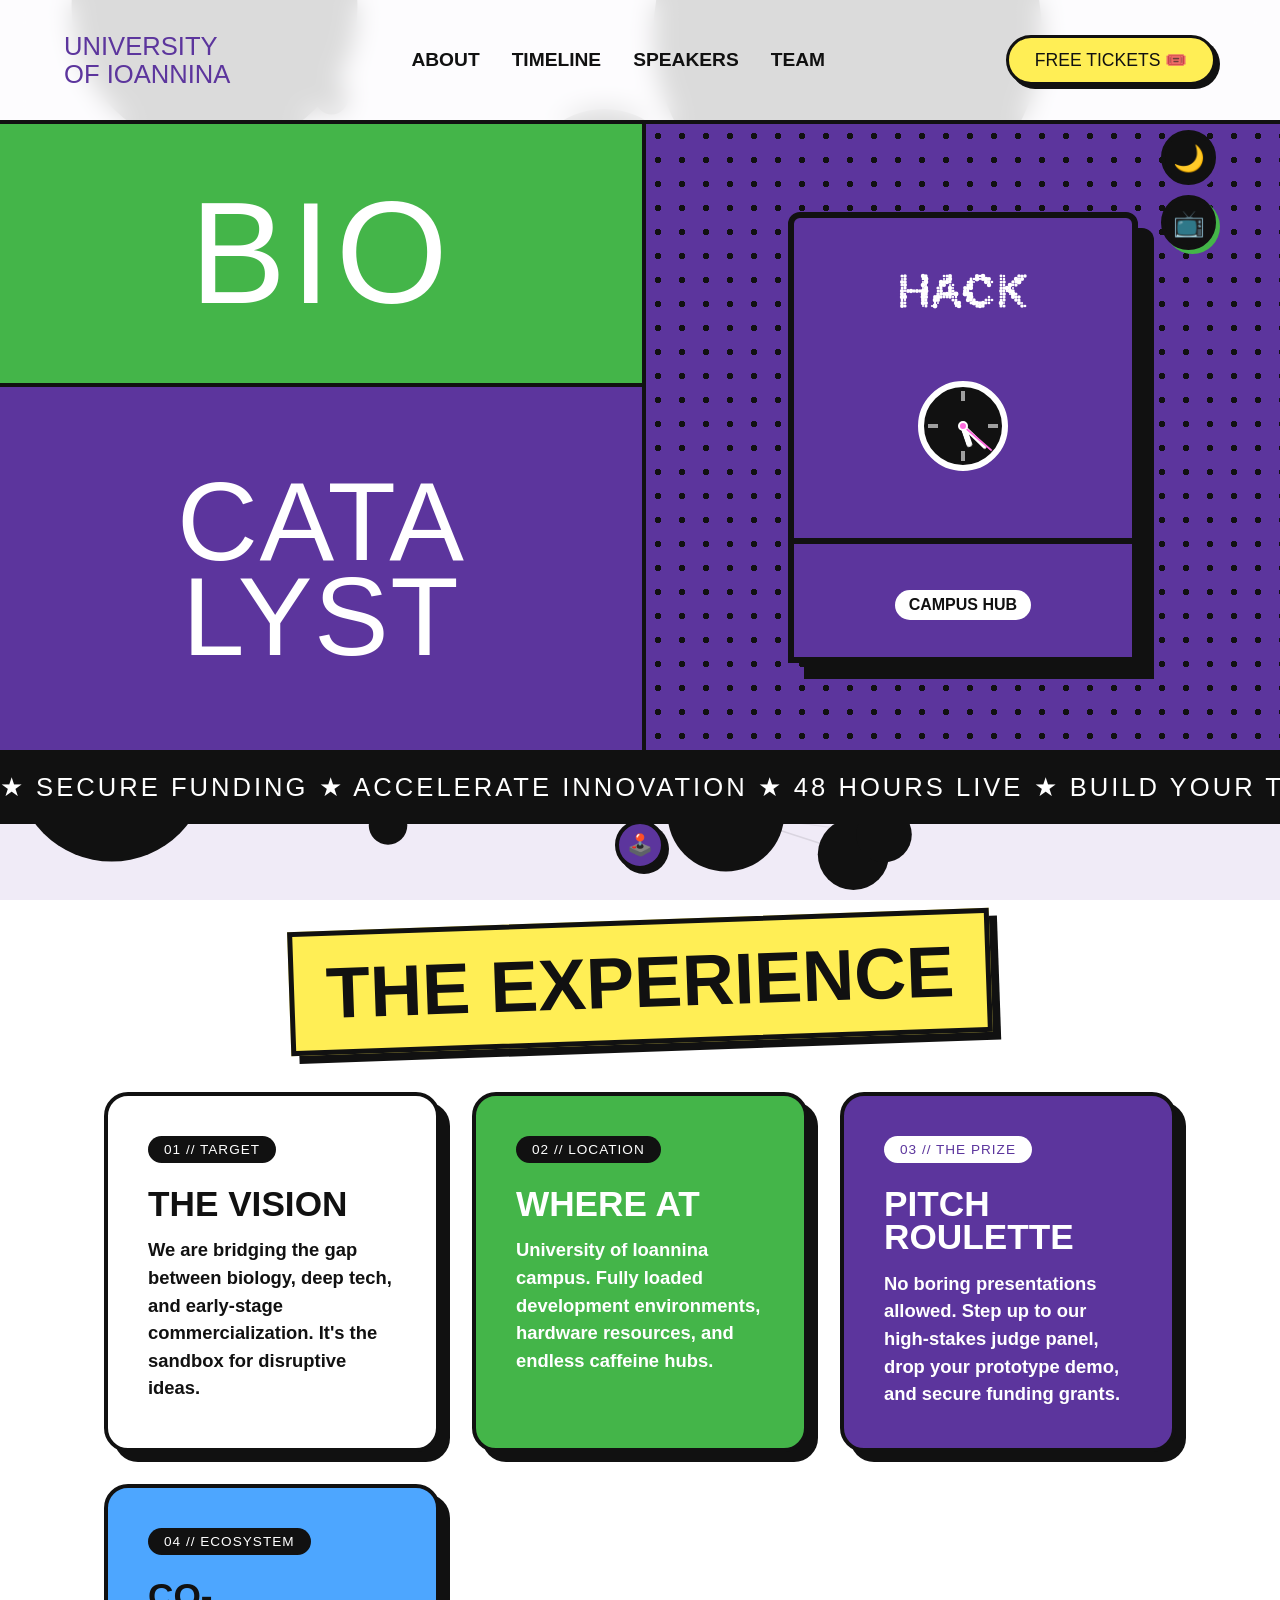
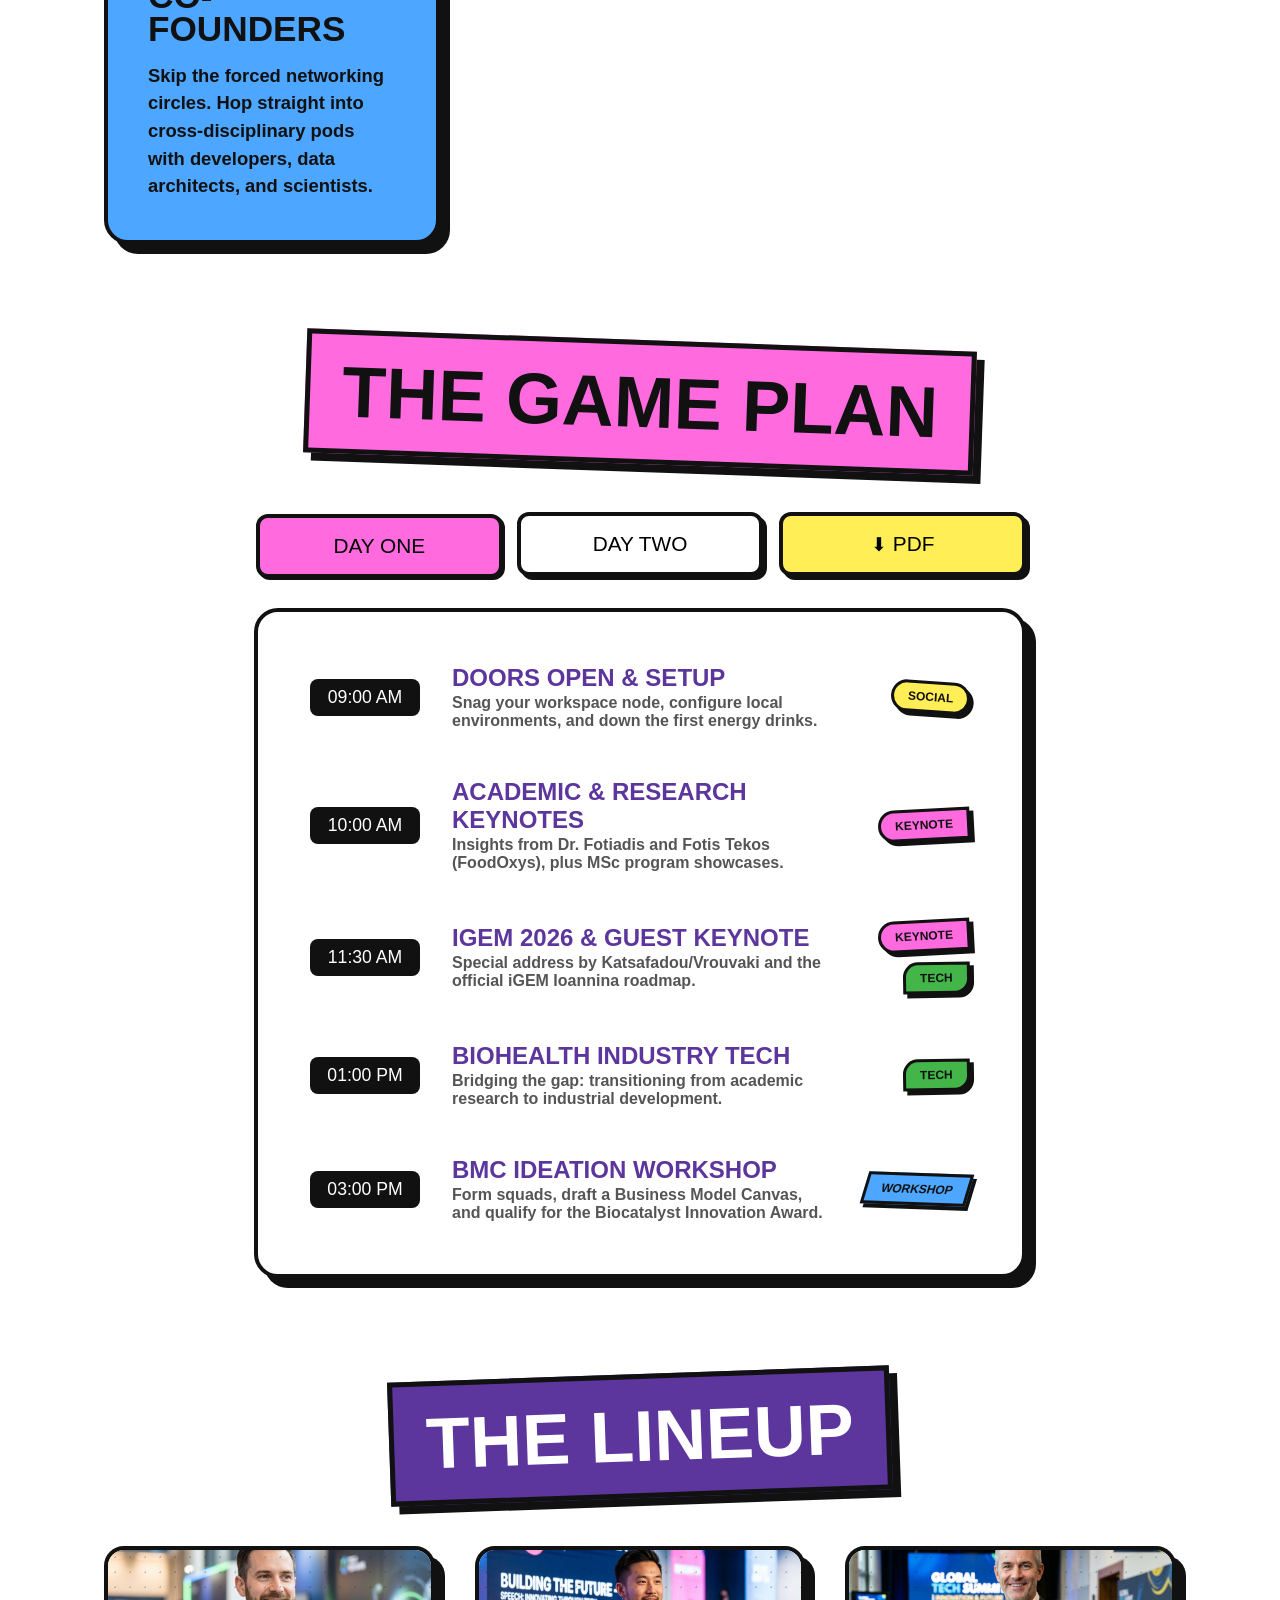
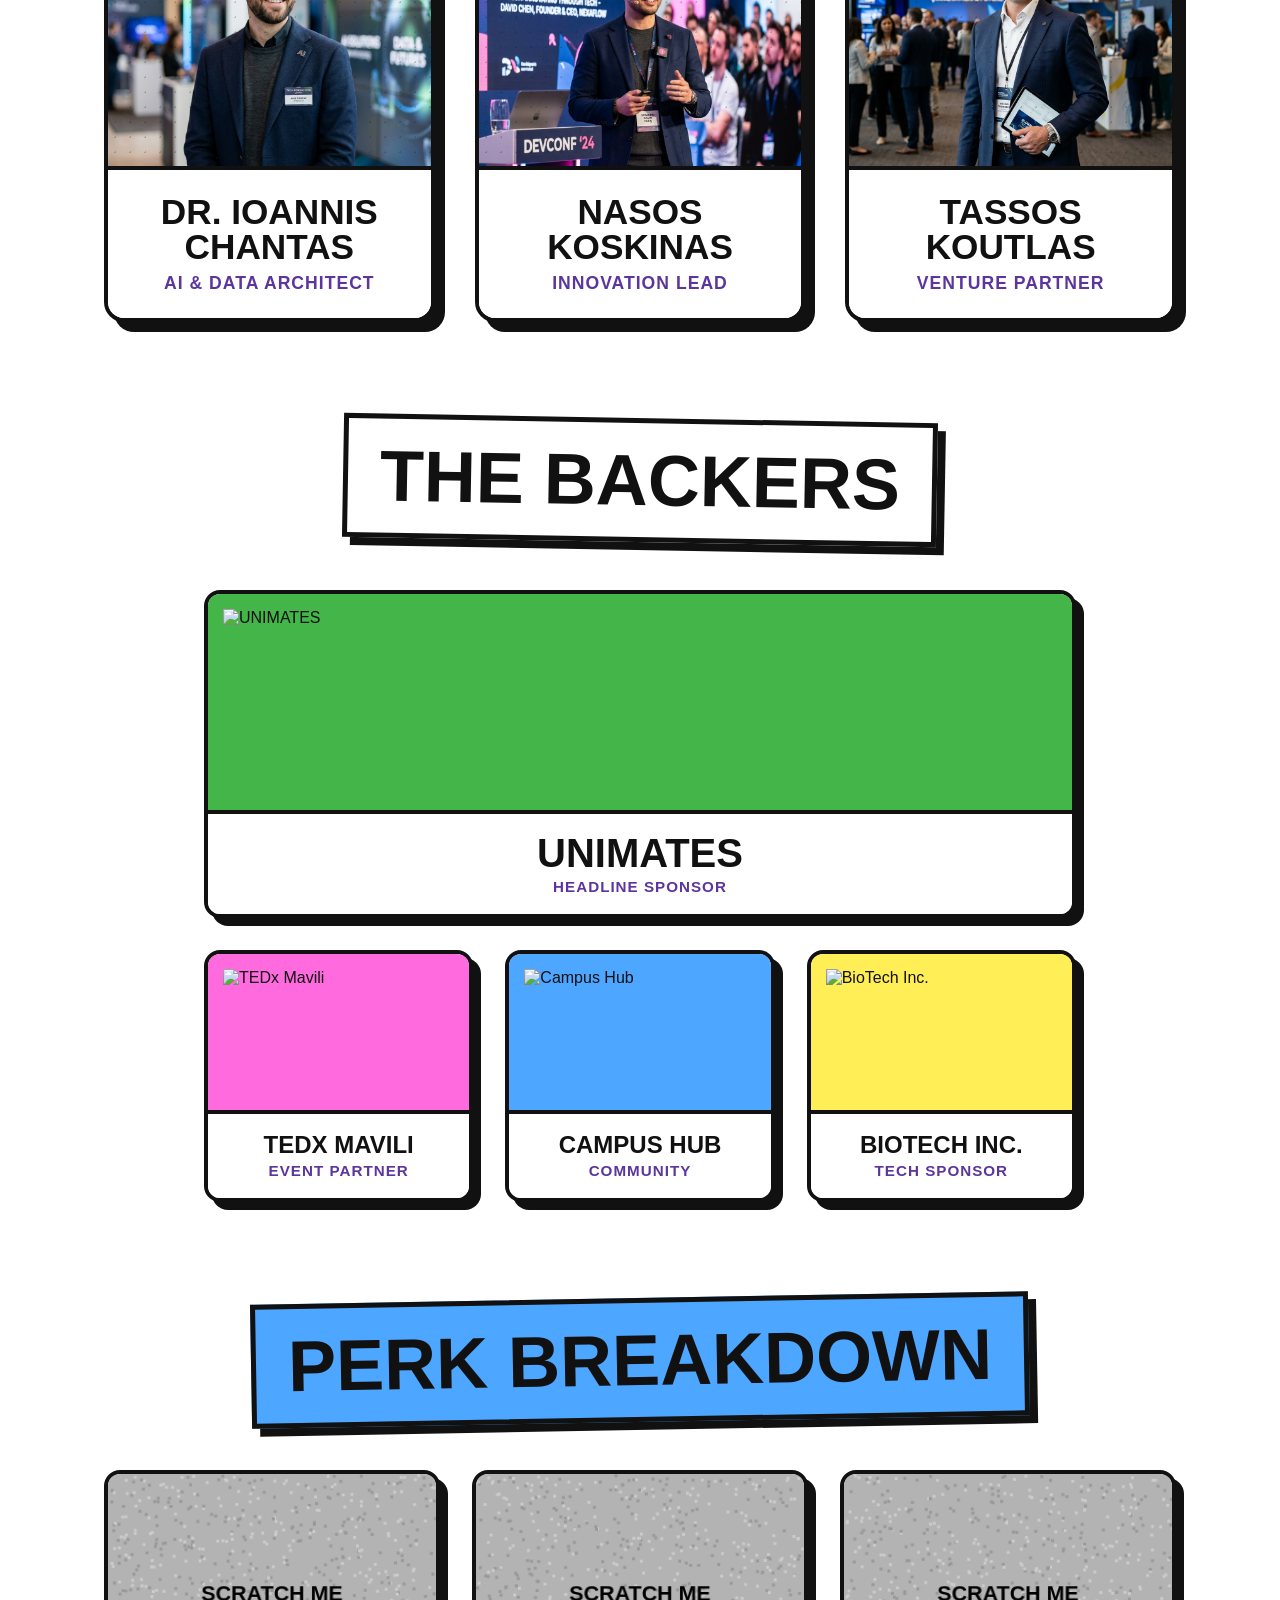
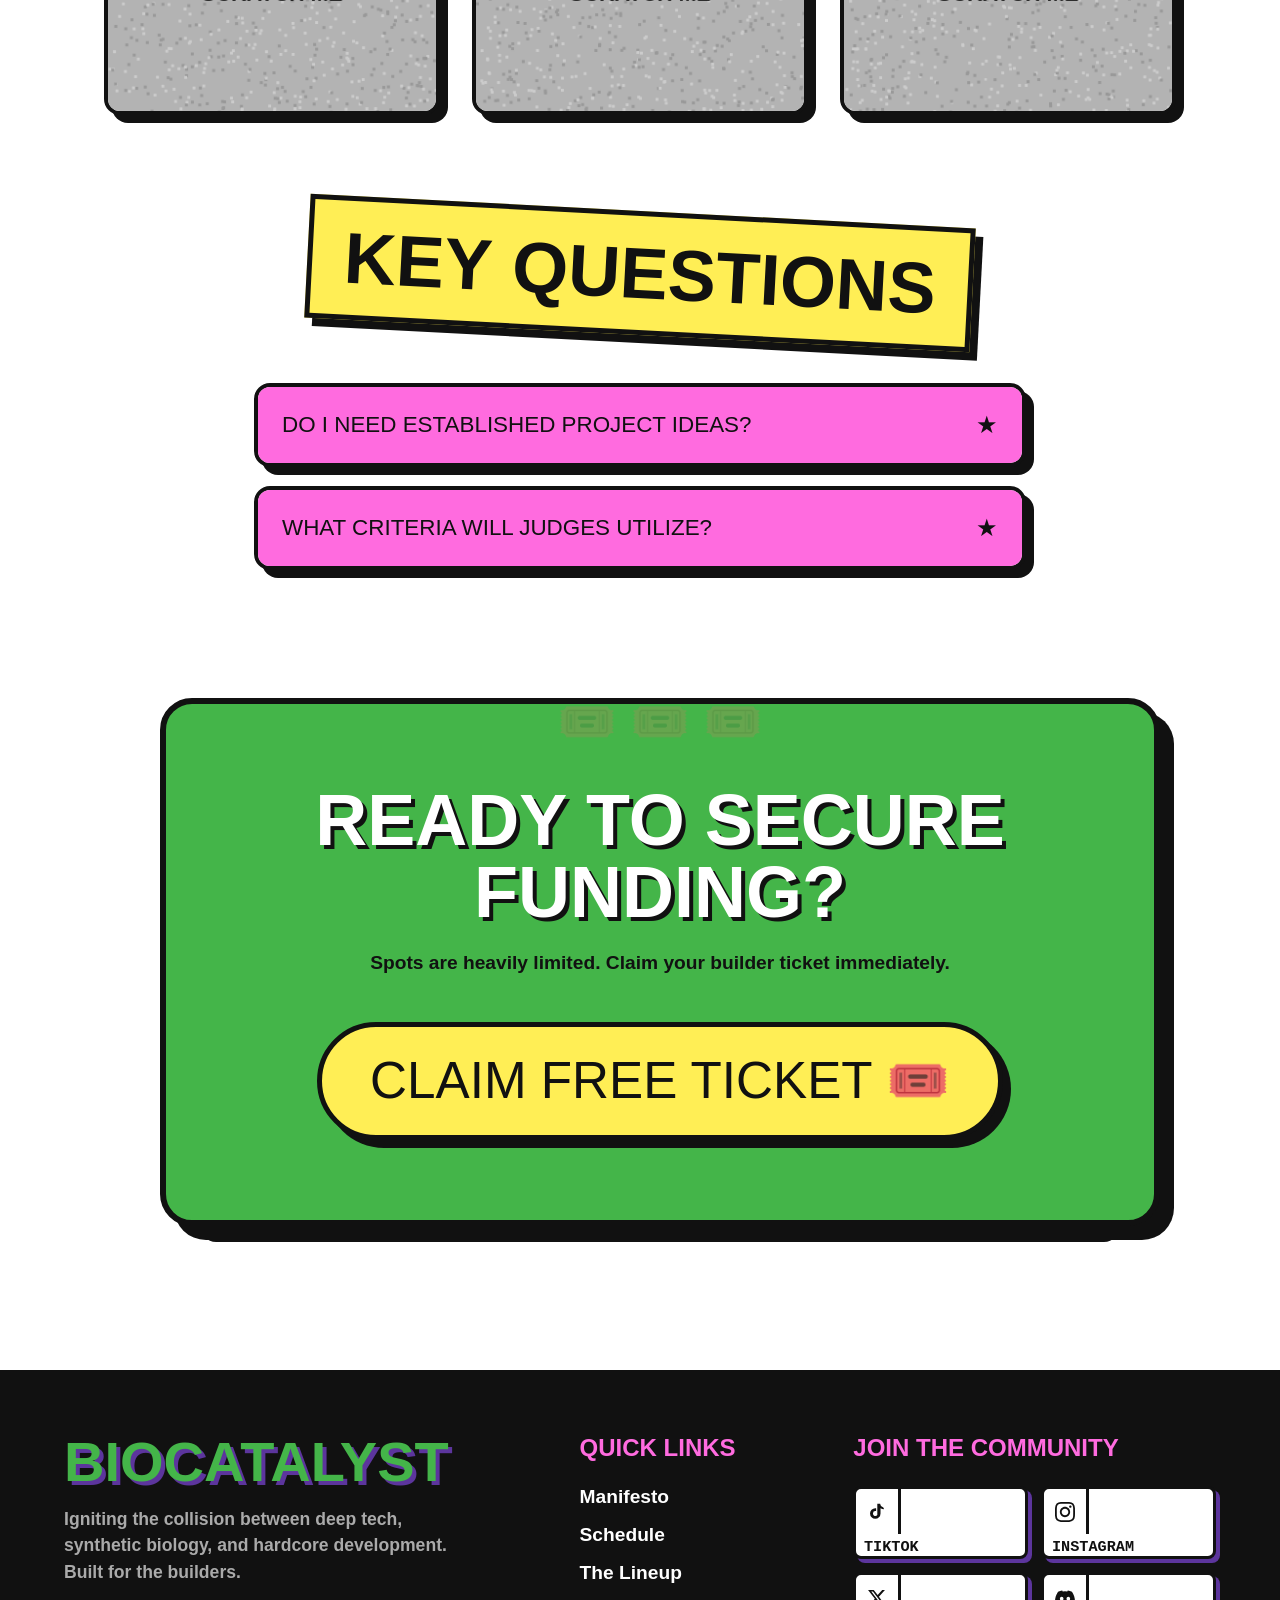
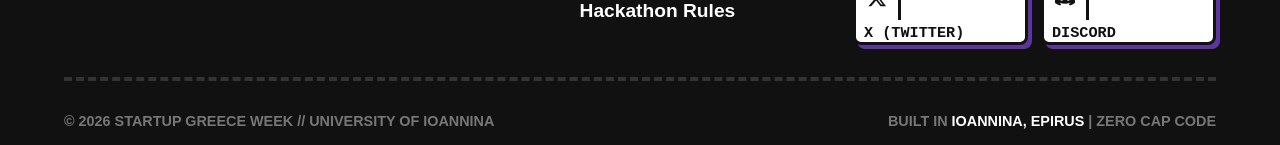
==== commit 73e301d0: "Fix the team page and the header" ====
--- a/Biocatalyst.html
+++ b/Biocatalyst.html
@@ -385,9 +385,8 @@
         .nav-link:hover::after { opacity: 1; right: -25px; }
 
         .uni-text { font-size: 1.6rem; line-height: 1.1; color: var(--purple); text-transform: uppercase; display: inline-block; cursor: pointer; position: relative; }
-        .startup-text { font-size: 1.6rem; color: var(--green); text-align: right; line-height: 1.1; display: flex; align-items: center; gap: 10px; cursor: pointer; position: relative; }
-        .star-spin { display: inline-block; font-size: 2rem; color: var(--black); animation: spin 4s linear infinite; }
-        
+        .header-cta-btn { background-color: var(--yellow); color: var(--black); font-size: 1.1rem; padding: 0.7rem 1.6rem; border: 3px solid var(--black); border-radius: 50px; text-transform: uppercase; box-shadow: 4px 4px 0px var(--black); transition: all 0.15s ease; text-decoration: none; cursor: pointer; white-space: nowrap; }
+        @media (hover: hover) { .header-cta-btn:hover { animation: wiggle 0.4s ease-in-out infinite; transform: translate(2px, 2px); box-shadow: 2px 2px 0px var(--black); background-color: var(--white); } }
         /* Glitch Animation */
         .glitch-hover:hover {
             animation: textGlitch 0.25s cubic-bezier(.25, .46, .45, .94) both infinite;
@@ -456,8 +455,6 @@
             border-bottom-color: var(--black);
         }
         
-        body.biohazard .star-spin { color: #e0e0e0; }
-
         body.biohazard .bento-box:not(.accent-green):not(.accent-purple):not(.accent-blue),
         body.biohazard .speaker-card,
         body.biohazard .speaker-info,
@@ -1019,8 +1016,7 @@
             #cursorDot { display: none !important; }
             header { flex-direction: column; align-items: center; text-align: center; gap: 0.8rem; padding: 1.5rem 5%; }
             .uni-text { font-size: 1.3rem; }
-            .startup-text { text-align: center; justify-content: center; font-size: 1.3rem; }
-            
+
             .hazard-toggle { top: auto; bottom: 80px; right: 20px; width: 48px; height: 48px; font-size: 1.4rem; z-index: 1000; position: fixed; }
             #crtToggle { top: auto !important; bottom: 140px !important; right: 20px !important; }
             
@@ -1189,7 +1185,6 @@
             color: #e0e0e0;
         }
         body.cyber-red header { background-color: rgba(18, 18, 18, 0.85); border-bottom-color: var(--black); }
-        body.cyber-red .star-spin { color: #e0e0e0; }
 
         body.cyber-red .bento-box:not(.accent-green):not(.accent-purple):not(.accent-blue),
         body.cyber-red .speaker-card,
@@ -1433,7 +1428,7 @@
                 padding: 1rem 5% !important;
             }
             .header-nav { display: none !important; }
-            .startup-text { display: none !important; }
+            .header-cta-btn { display: none !important; }
             .burger-btn { display: flex !important; }
 
             /* Hero Section */
@@ -1518,7 +1513,7 @@
             <a class="nav-link hover-trigger" onclick="document.querySelector('.speaker-section').scrollIntoView({behavior: 'smooth'})">SPEAKERS</a>
             <a class="nav-link hover-trigger" href="team.html">TEAM</a>
         </nav>
-        <div class="startup-text glitch-hover">Startup Greece Week <span class="star-spin">✷</span></div>
+        <a class="header-cta-btn hover-trigger" onclick="document.querySelector('.registration-wrapper').scrollIntoView({behavior: 'smooth'})">Free Tickets 🎟️</a>
     </header>
     
     <button class="burger-btn hover-trigger" id="burgerBtn" aria-label="Toggle Menu">
@@ -1530,6 +1525,7 @@
         <a class="nav-link hover-trigger mobile-link" onclick="toggleMobileMenu(); document.querySelector('.schedule-section').scrollIntoView({behavior: 'smooth'})">TIMELINE</a>
         <a class="nav-link hover-trigger mobile-link" onclick="toggleMobileMenu(); document.querySelector('.speaker-section').scrollIntoView({behavior: 'smooth'})">SPEAKERS</a>
         <a class="nav-link hover-trigger mobile-link" href="team.html">TEAM</a>
+        <a class="nav-link hover-trigger mobile-link" onclick="toggleMobileMenu(); document.querySelector('.registration-wrapper').scrollIntoView({behavior: 'smooth'})">Free Tickets</a>
     </div>
     
     <button class="hazard-toggle hover-trigger" id="hazardToggle" aria-label="Toggle Theme">🌙</button>
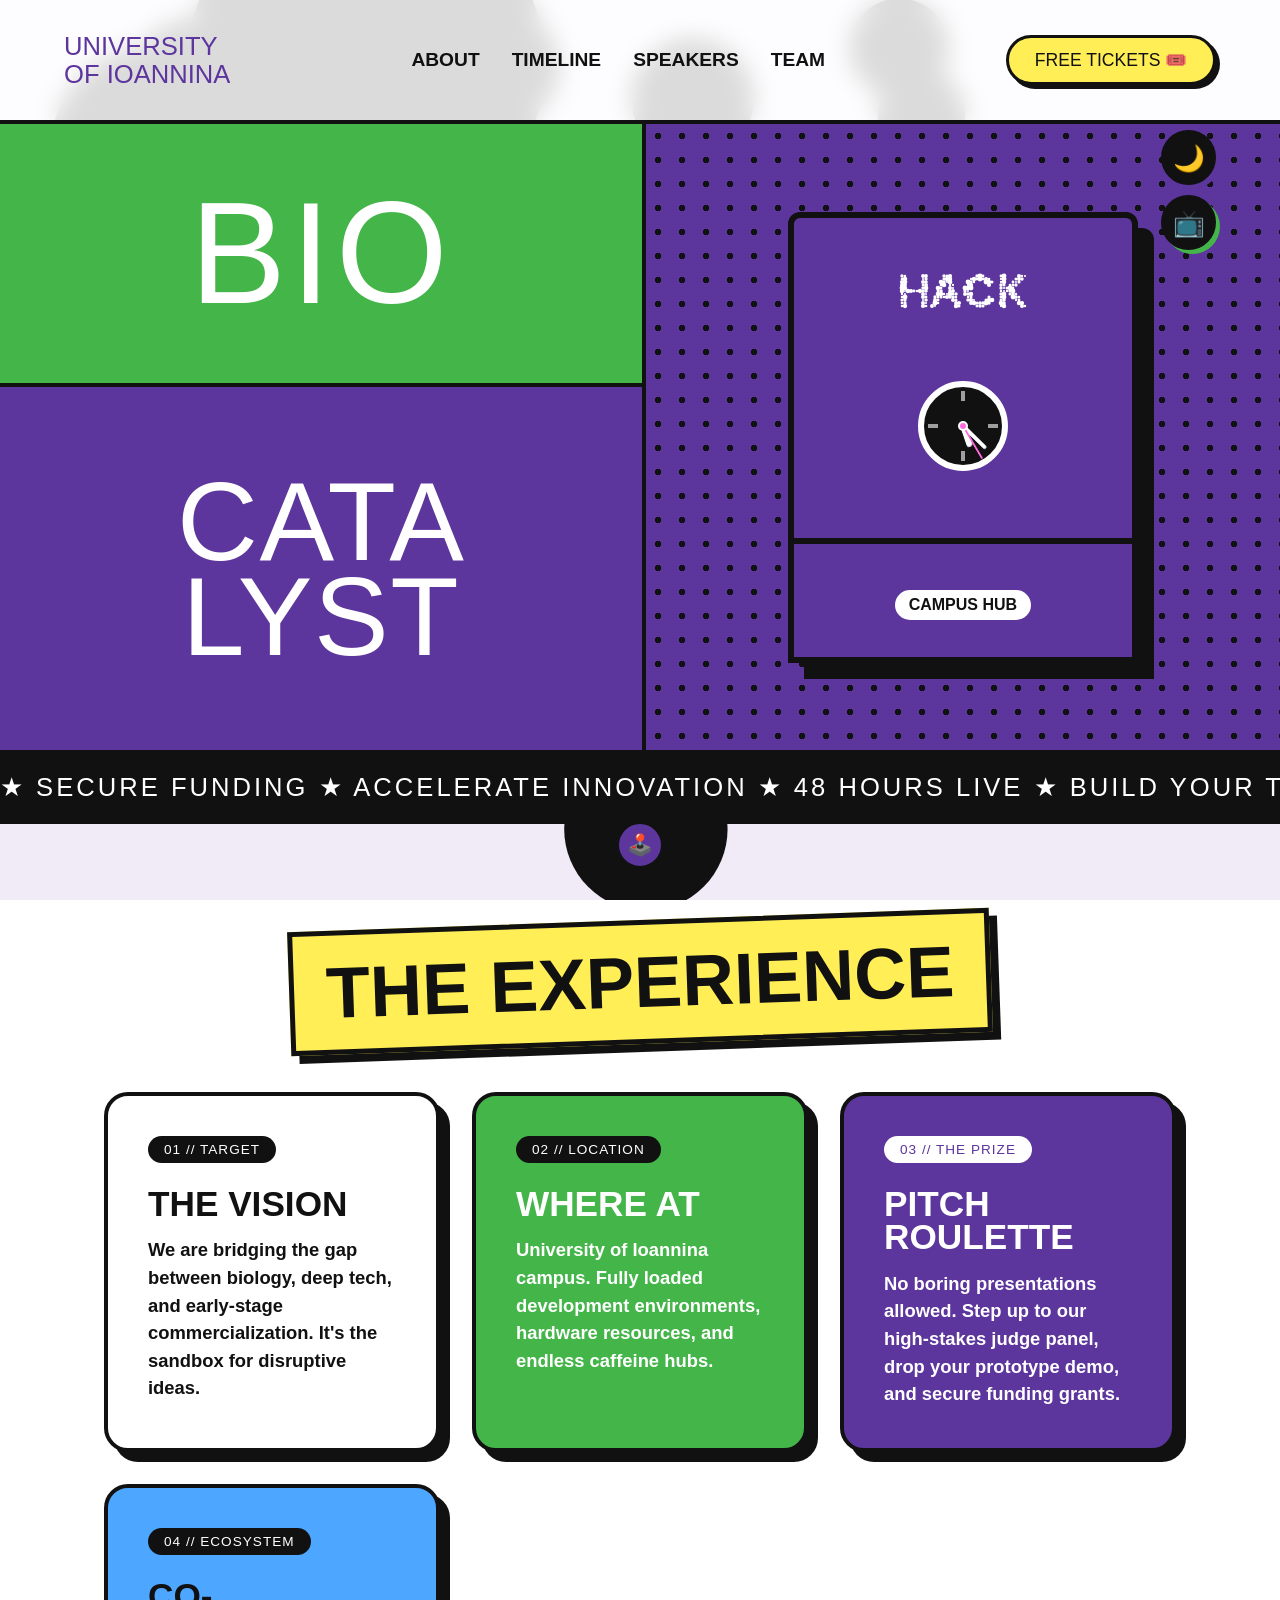
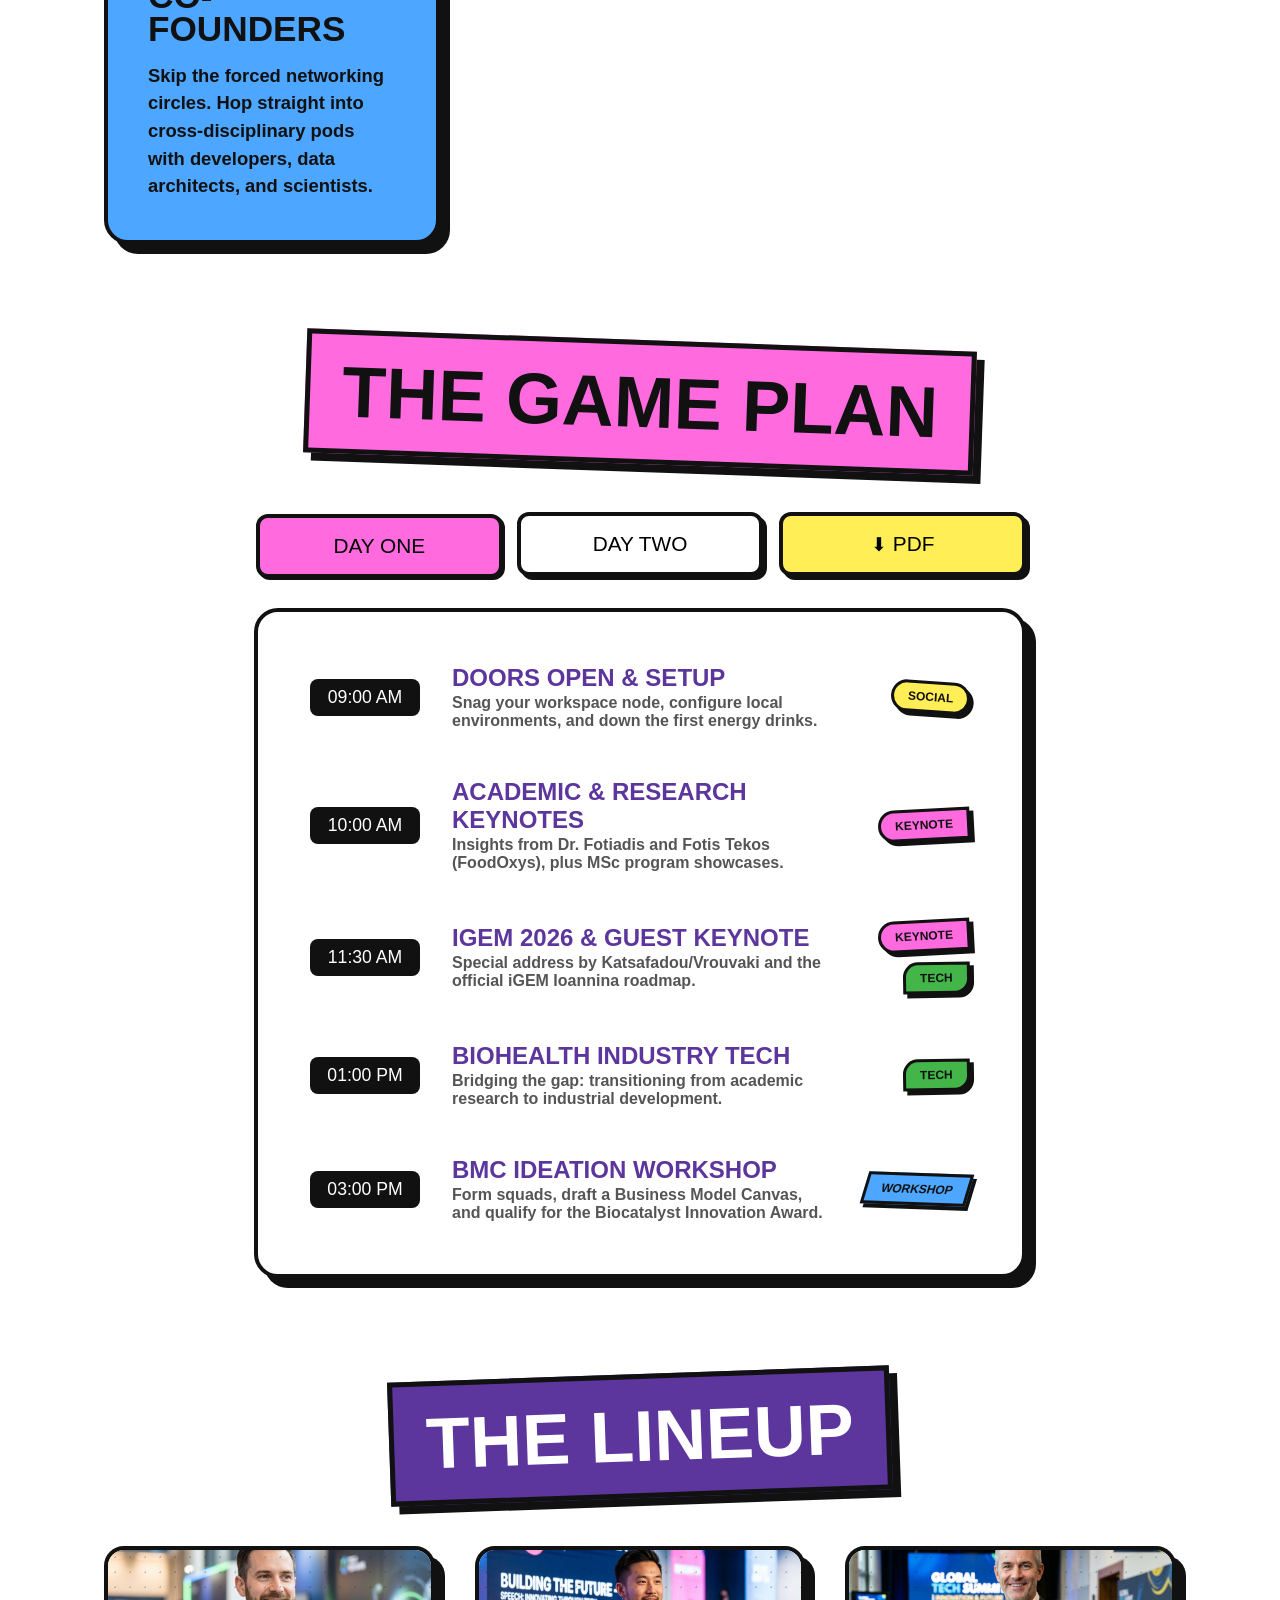
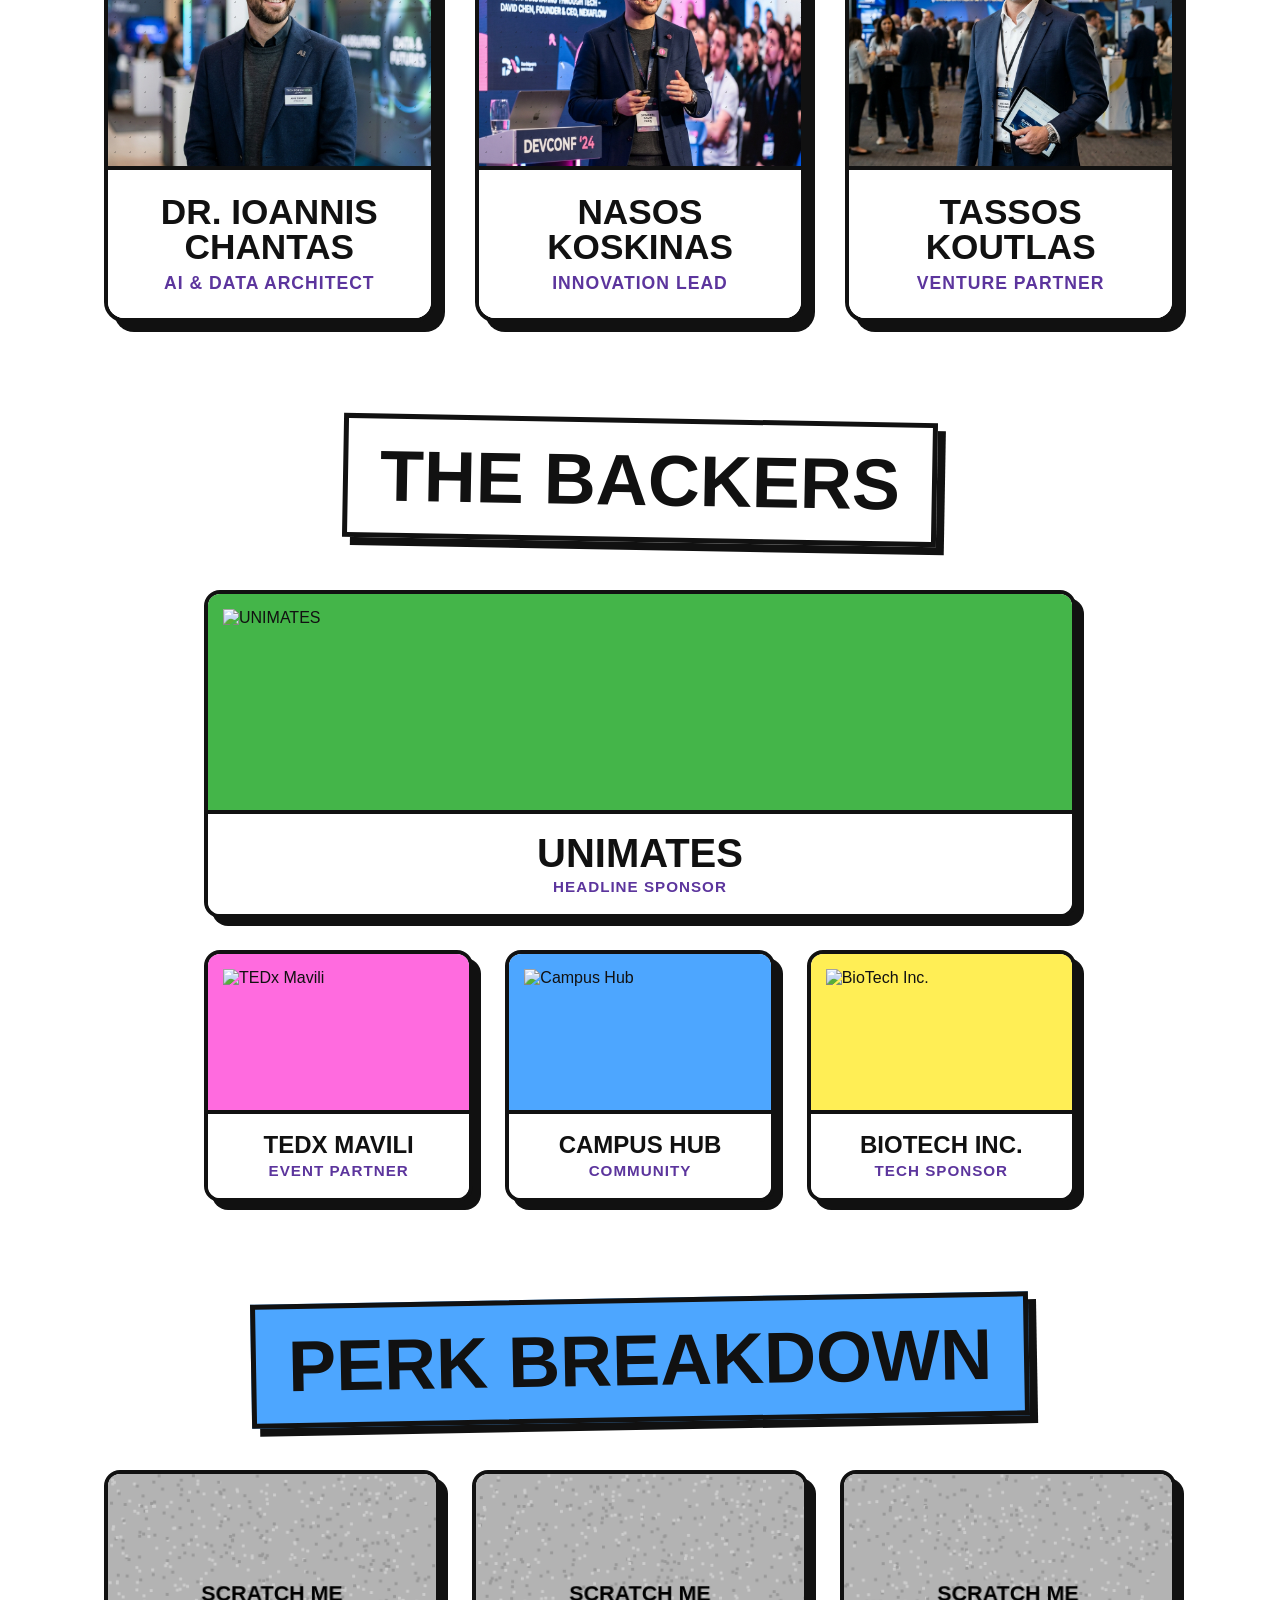
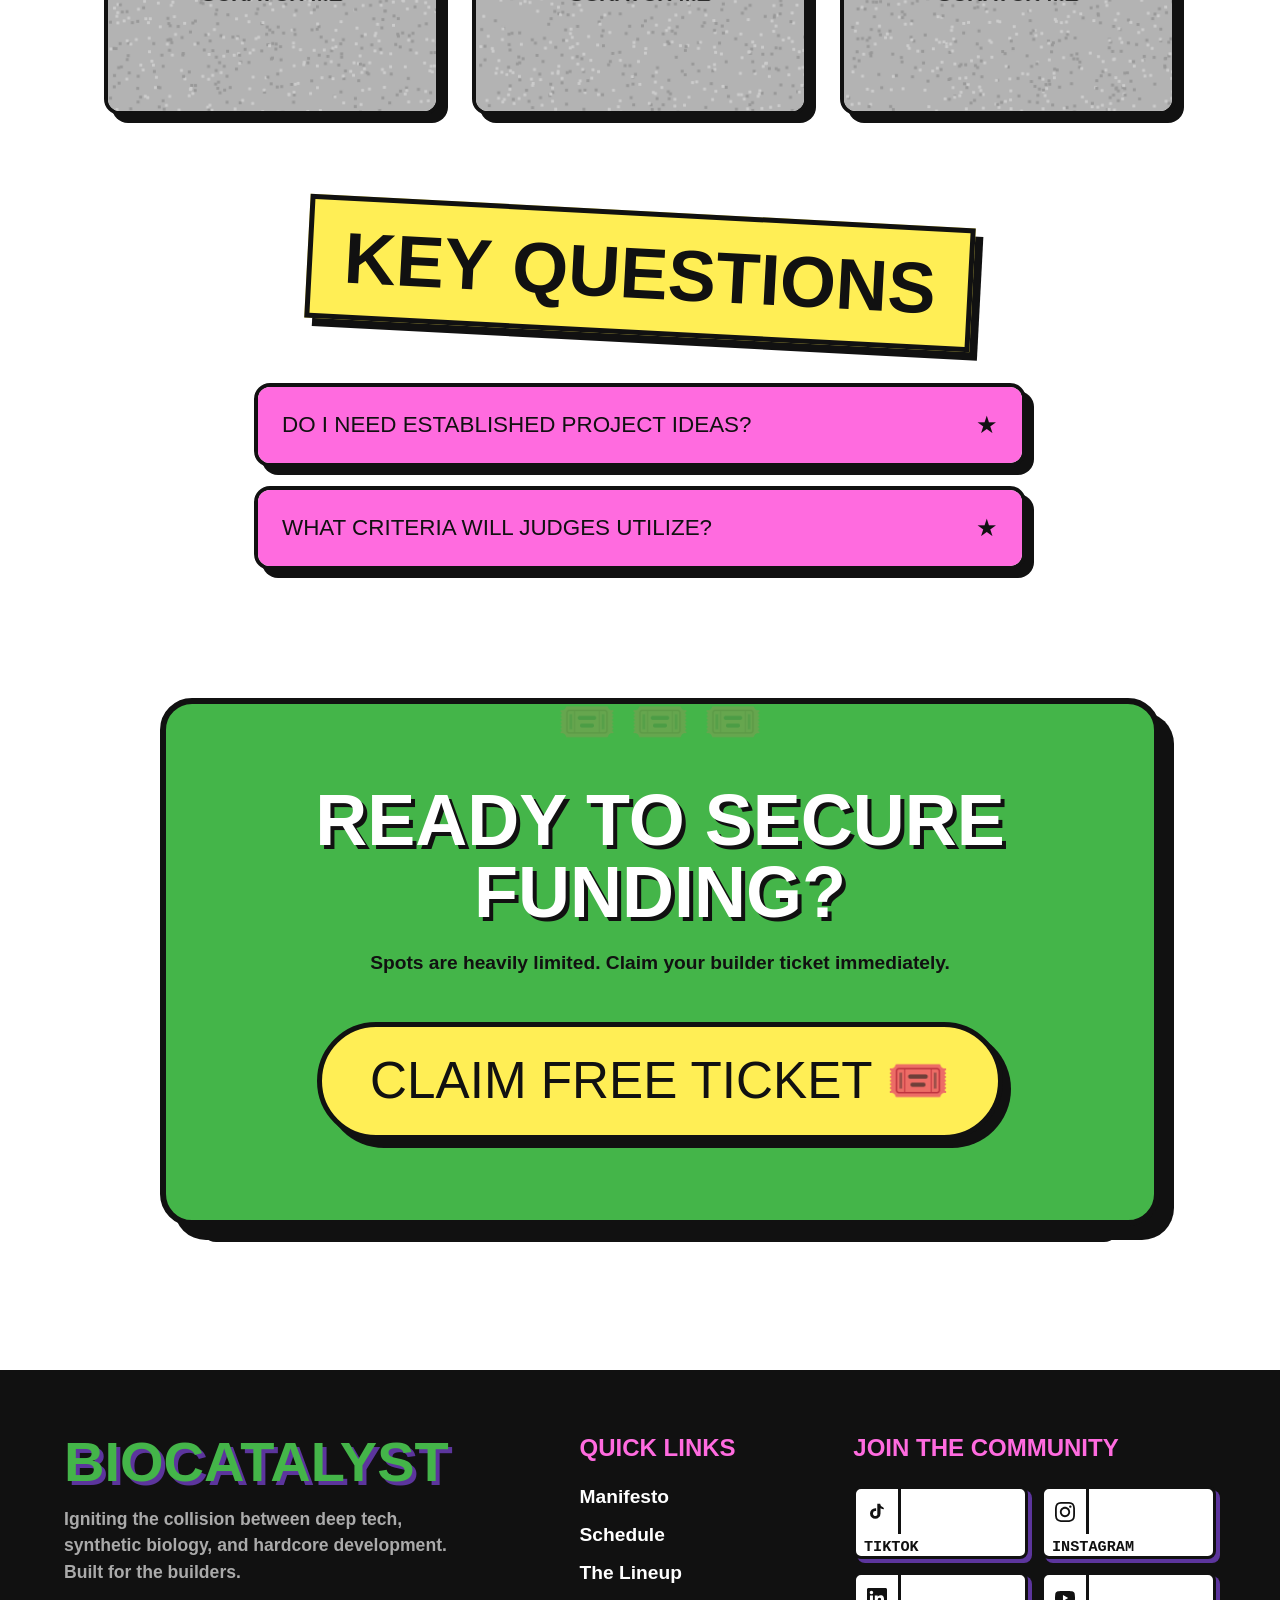
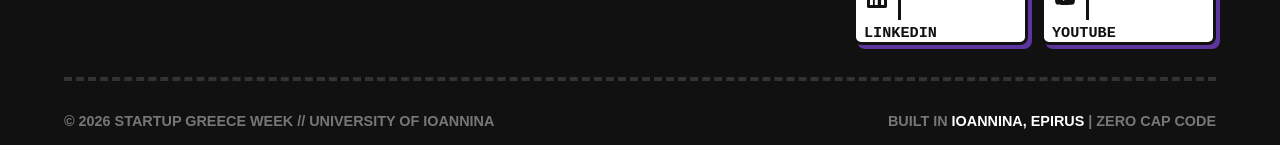
==== commit 341a452e: "Fix the footer" ====
--- a/Biocatalyst.html
+++ b/Biocatalyst.html
@@ -988,6 +988,22 @@
                 color: #5865F2 !important;
             }
             .discord-btn:hover .icon-wrap { background-color: #5865F2; color: #111; border-color: transparent; }
+
+            .linkedin-btn:hover {
+                transform: translate(-4px, -4px);
+                box-shadow: 6px 6px 0px #0A66C2;
+                background-color: #111 !important;
+                color: #0A66C2 !important;
+            }
+            .linkedin-btn:hover .icon-wrap { background-color: #0A66C2; color: #111; border-color: transparent; }
+
+            .youtube-btn:hover {
+                transform: translate(-4px, -4px);
+                box-shadow: 6px 6px 0px #FF0000;
+                background-color: #111 !important;
+                color: #FF0000 !important;
+            }
+            .youtube-btn:hover .icon-wrap { background-color: #FF0000; color: #111; border-color: transparent; }
         }
 
         .footer-bottom {
@@ -1929,11 +1945,10 @@
                     <li><a href="#" class="hover-trigger">Manifesto</a></li>
                     <li><a href="#" class="hover-trigger">Schedule</a></li>
                     <li><a href="#" class="hover-trigger">The Lineup</a></li>
-                    <li><a href="#" class="hover-trigger">Hackathon Rules</a></li>
                 </ul>
             </div>
 
-            <div class="footer-links-col">
+             <div class="footer-links-col">
                 <h4>Join the Community</h4>
                 <div class="social-icons">
                     <a href="#" class="social-icon hover-trigger tiktok-btn" aria-label="TikTok">
@@ -1952,21 +1967,21 @@
                         </div>
                         <span class="social-name">Instagram</span>
                     </a>
-                    <a href="#" class="social-icon hover-trigger x-btn" aria-label="X (Twitter)">
+                    <a href="#" class="social-icon hover-trigger linkedin-btn" aria-label="LinkedIn">
                         <div class="icon-wrap">
                             <svg viewBox="0 0 24 24">
-                                <path d="M18.244 2.25h3.308l-7.227 8.26 8.502 11.24H16.17l-5.214-6.817L4.99 21.75H1.68l7.73-8.835L1.254 2.25H8.08l4.713 6.231zm-1.161 17.52h1.833L7.084 4.126H5.117z"/>
+                                <path d="M20.447 20.452h-3.554v-5.569c0-1.328-.027-3.037-1.852-3.037-1.853 0-2.136 1.445-2.136 2.939v5.667H9.351V9h3.414v1.561h.046c.477-.9 1.637-1.85 3.37-1.85 3.601 0 4.267 2.37 4.267 5.455v6.286zM5.337 7.433c-1.144 0-2.063-.926-2.063-2.065 0-1.138.92-2.063 2.063-2.063 1.14 0 2.064.925 2.064 2.063 0 1.139-.925 2.065-2.064 2.065zm1.782 13.019H3.555V9h3.564v11.452zM22.225 0H1.771C.792 0 0 .774 0 1.729v20.542C0 23.227.792 24 1.771 24h20.451C23.2 24 24 23.227 24 22.271V1.729C24 .774 23.2 0 22.222 0h.003z"/>
                             </svg>
                         </div>
-                        <span class="social-name">X (Twitter)</span>
+                        <span class="social-name">LinkedIn</span>
                     </a>
-                    <a href="#" class="social-icon hover-trigger discord-btn" aria-label="Discord">
+                    <a href="#" class="social-icon hover-trigger youtube-btn" aria-label="YouTube">
                         <div class="icon-wrap">
                             <svg viewBox="0 0 24 24">
-                                <path d="M20.317 4.37a19.791 19.791 0 0 0-4.885-1.515a.074.074 0 0 0-.079.037c-.21.375-.444.864-.608 1.25a18.27 18.27 0 0 0-5.487 0a12.64 12.64 0 0 0-.617-1.25a.077.077 0 0 0-.079-.037A19.736 19.736 0 0 0 3.677 4.37a.07.07 0 0 0-.032.027C.533 9.046-.32 13.58.099 18.057a.082.082 0 0 0 .031.057a19.9 19.9 0 0 0 5.993 3.03a.078.078 0 0 0 .084-.028a14.09 14.09 0 0 0 1.226-1.994a.076.076 0 0 0-.041-.106a13.107 13.107 0 0 1-1.872-.892a.077.077 0 0 1-.008-.128a10.2 10.2 0 0 0 .372-.292a.074.074 0 0 1 .077-.01c3.928 1.793 8.18 1.793 12.062 0a.074.074 0 0 1 .078.01c.12.098.246.198.373.292a.077.077 0 0 1-.006.127a12.299 12.299 0 0 1-1.873.892a.077.077 0 0 0-.041.107c.36.698.772 1.362 1.225 1.993a.076.076 0 0 0 .084.028a19.839 19.839 0 0 0 6.002-3.03a.077.077 0 0 0 .032-.054c.5-5.177-.838-9.674-3.549-13.66a.061.061 0 0 0-.031-.028zM8.02 15.33c-1.183 0-2.157-1.085-2.157-2.419c0-1.333.956-2.419 2.157-2.419c1.21 0 2.176 1.096 2.157 2.42c0 1.333-.956 2.418-2.157 2.418zm7.975 0c-1.183 0-2.157-1.085-2.157-2.419c0-1.333.955-2.419 2.157-2.419c1.21 0 2.176 1.096 2.157 2.42c0 1.333-.946 2.418-2.157 2.418z"/>
+                                <path d="M23.498 6.186a2.997 2.997 0 0 0-2.11-2.12C19.505 3.545 12 3.545 12 3.545s-7.505 0-9.388.521a2.997 2.997 0 0 0-2.11 2.12A31.32 31.32 0 0 0 0 12a31.32 31.32 0 0 0 .502 5.814 2.997 2.997 0 0 0 2.11 2.12c1.883.521 9.388.521 9.388.521s7.505 0 9.388-.521a2.997 2.997 0 0 0 2.11-2.12A31.32 31.32 0 0 0 24 12a31.32 31.32 0 0 0-.502-5.814zM9.545 15.568V8.432L15.818 12l-6.273 3.568z"/>
                             </svg>
                         </div>
-                        <span class="social-name">Discord</span>
+                        <span class="social-name">YouTube</span>
                     </a>
                 </div>
             </div>
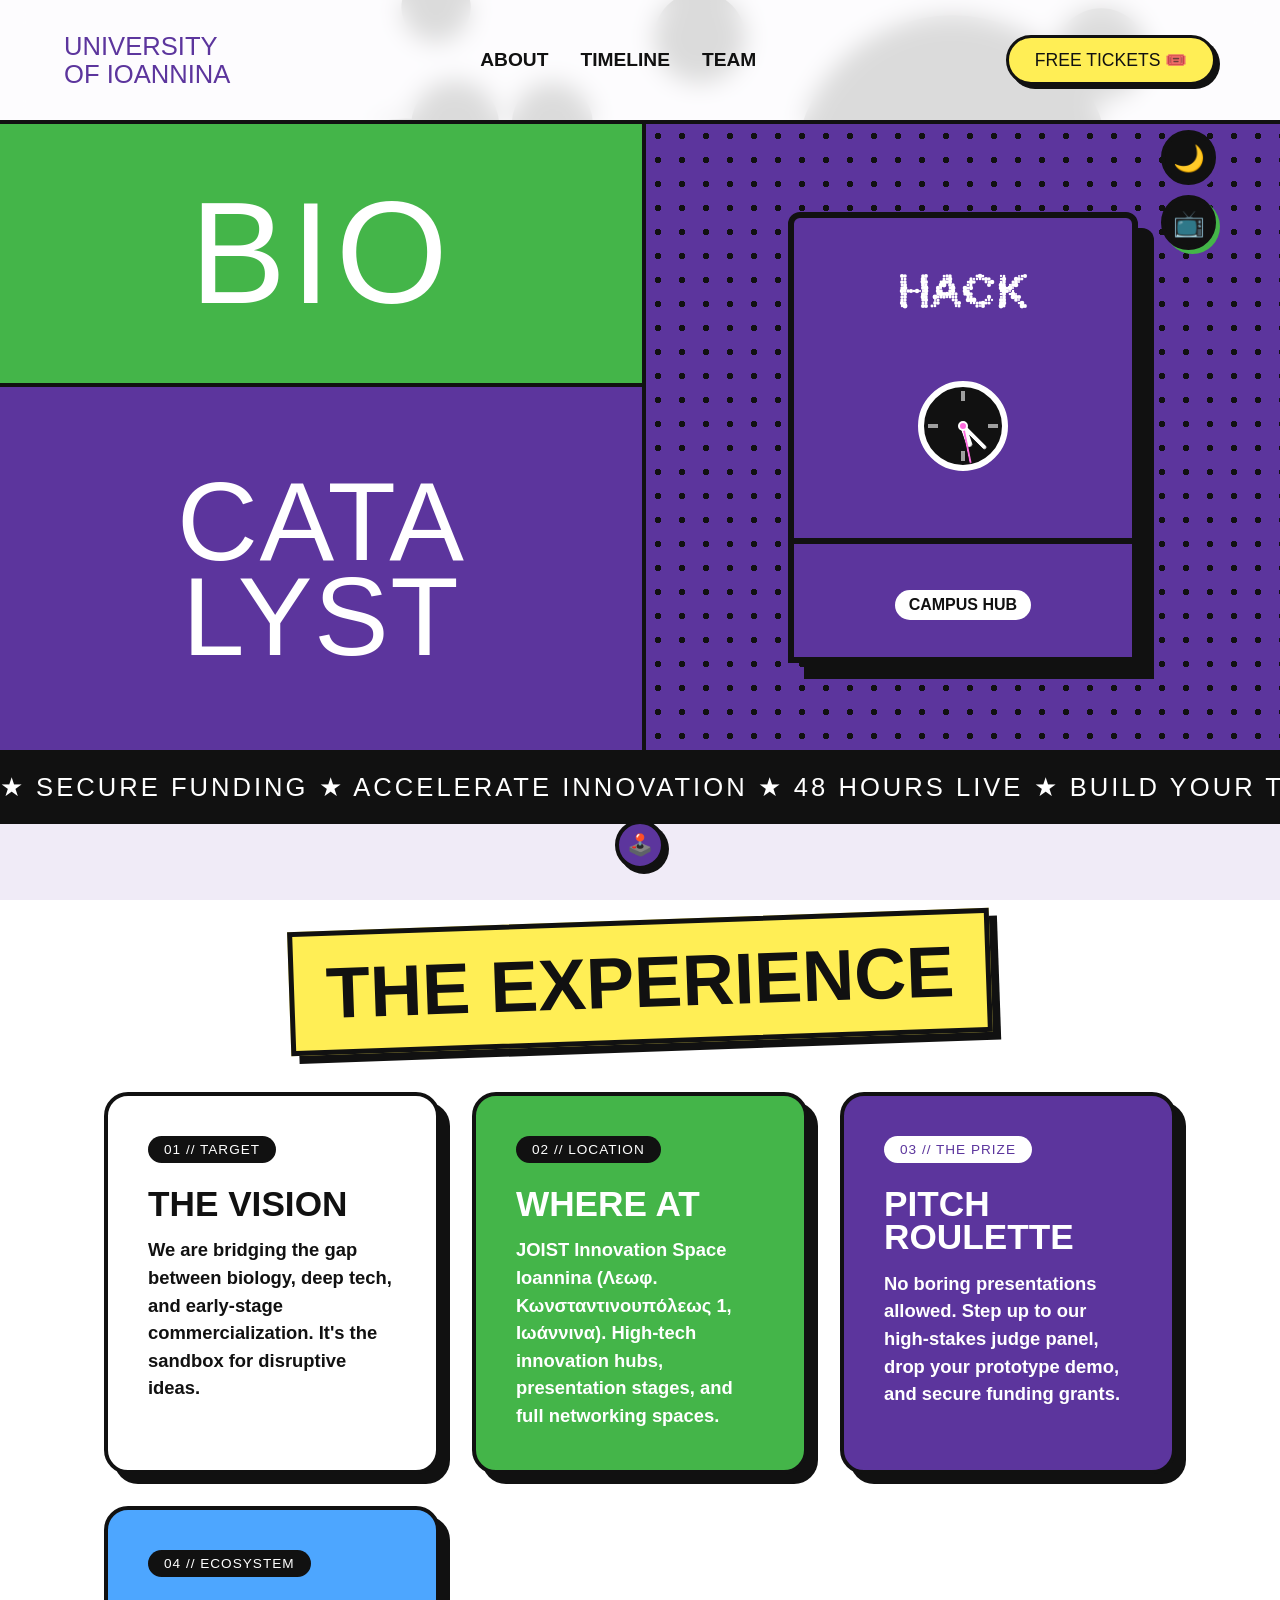
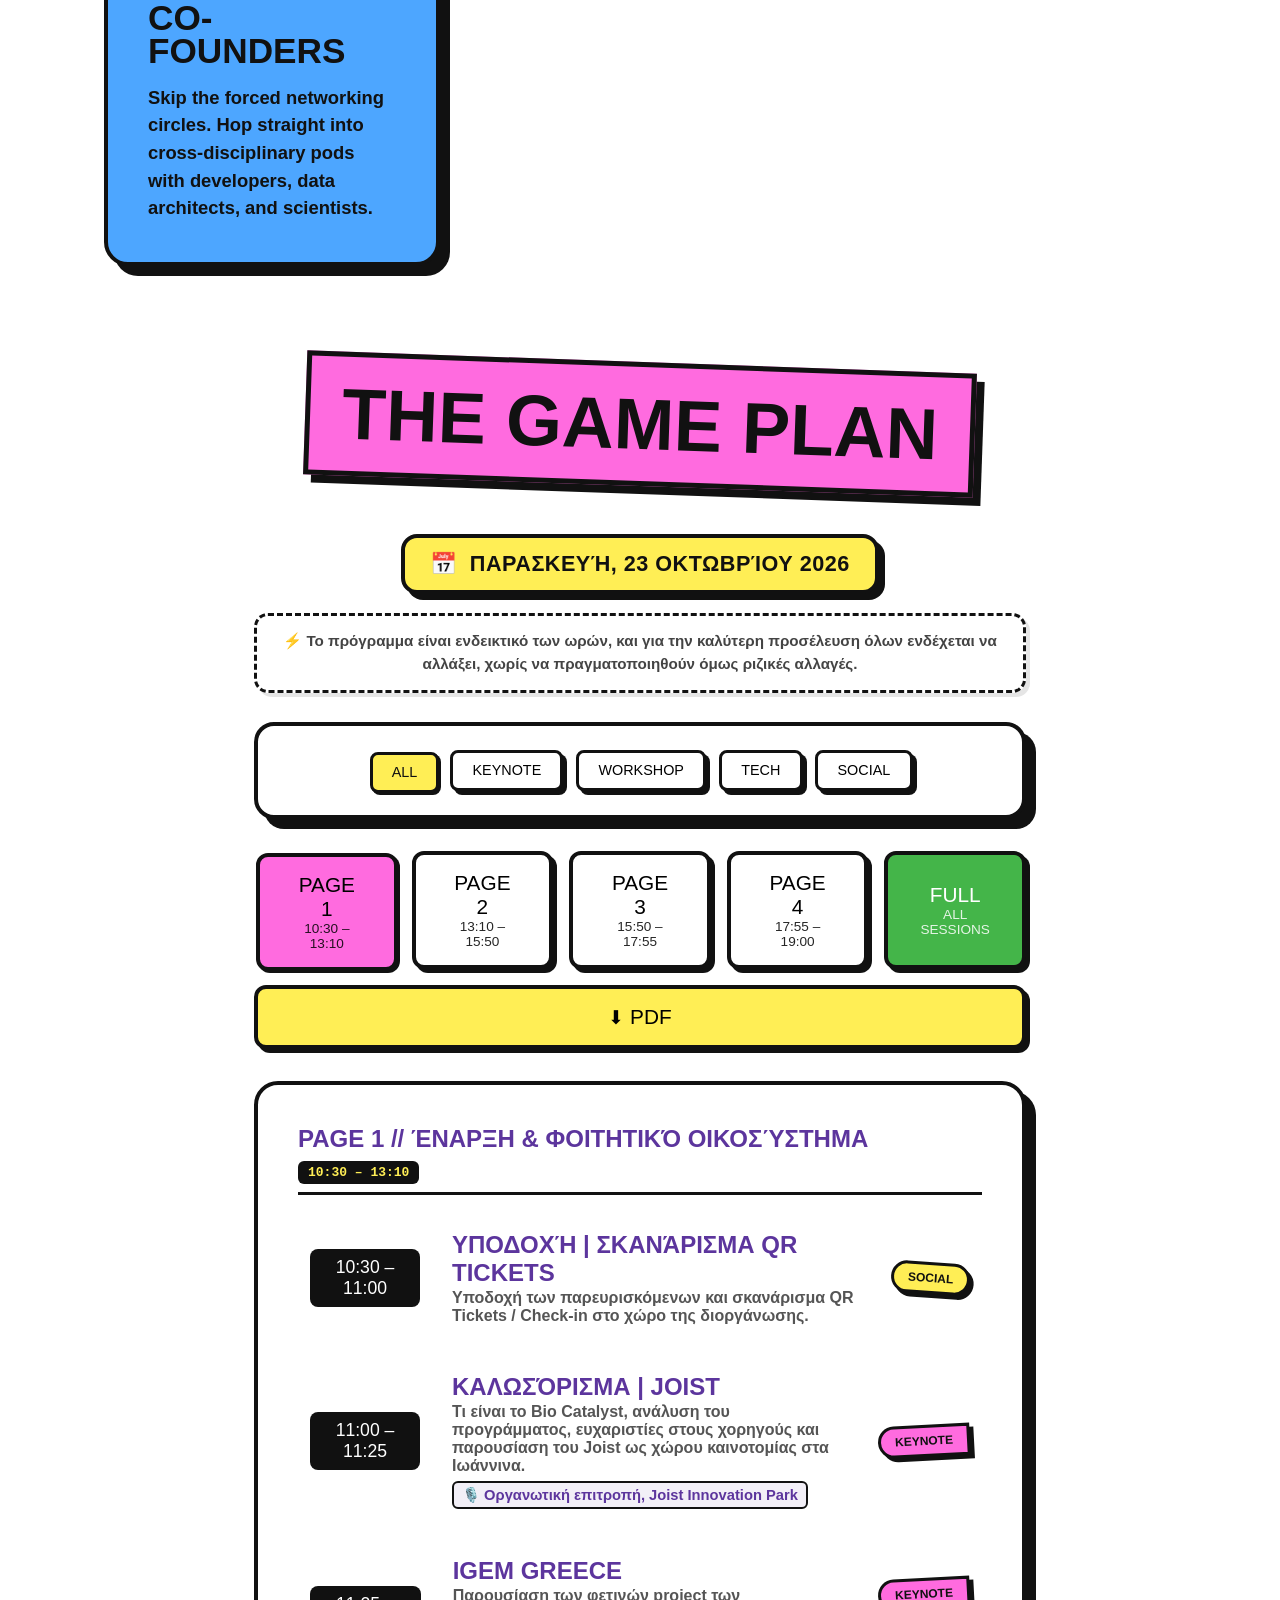
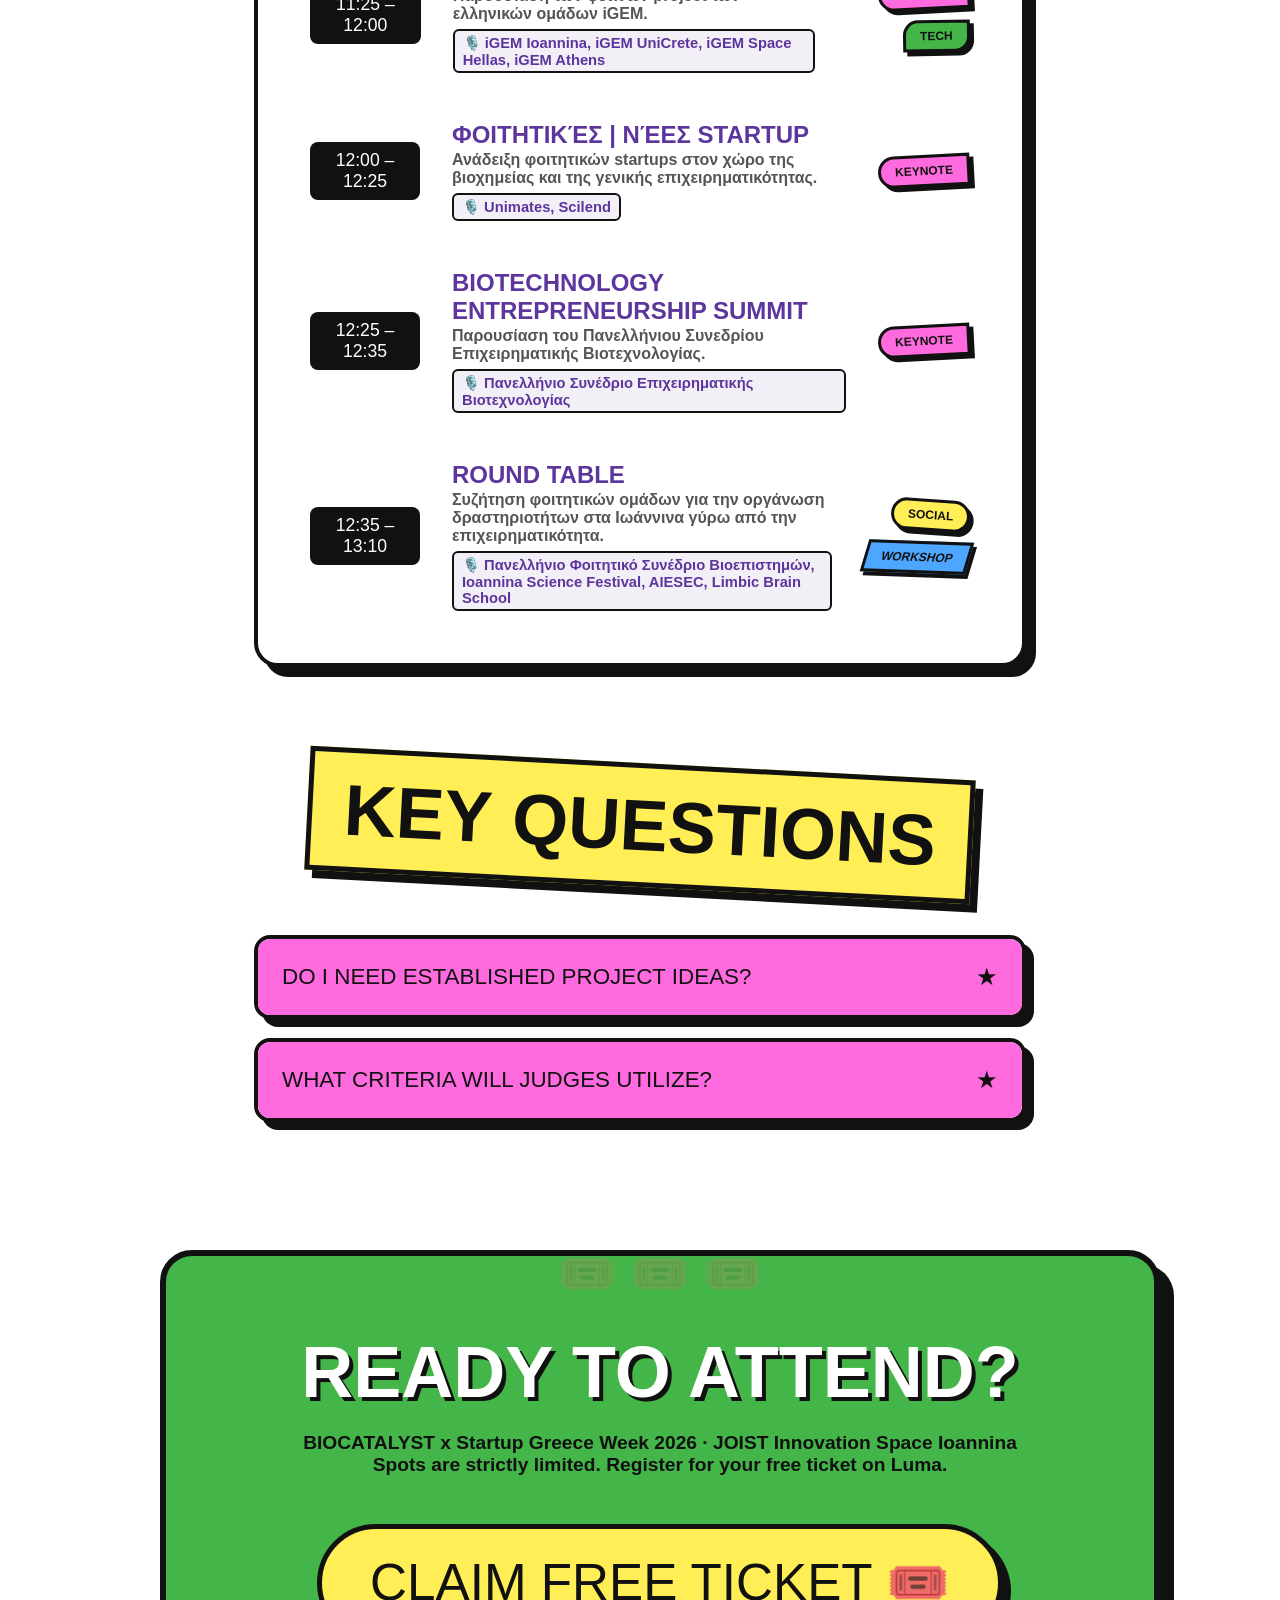
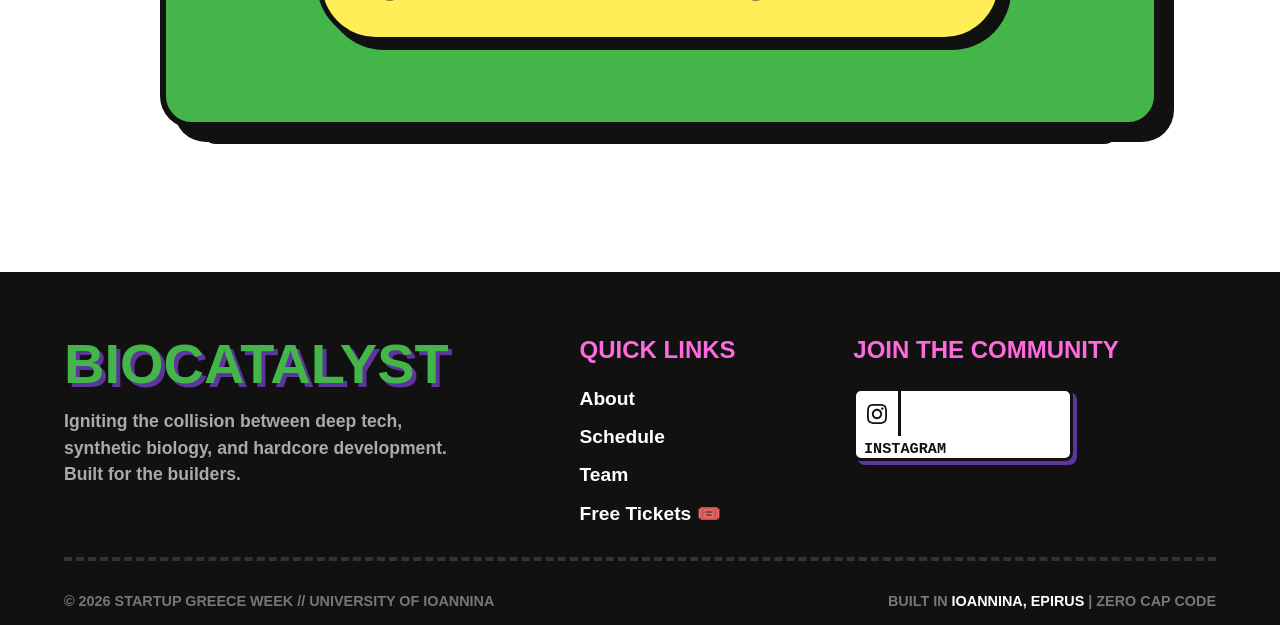
==== commit 4b1fa340: "Update team cards with bio popups, draft agenda, Luma tickets, and clean Instagram footer" ====
--- a/Biocatalyst.html
+++ b/Biocatalyst.html
@@ -63,10 +63,10 @@
     {
         "@context": "https://schema.org",
         "@type": "Event",
-        "name": "BIOCATALYST 2026 — Deep-Tech & Biotech Hackathon",
-        "description": "BIOCATALYST is a 48-hour deep-tech and biotech hackathon at the University of Ioannina during Startup Greece Week 2026. Participants build prototypes, pitch to investors, and compete for innovation grants.",
-        "startDate": "2026-07-12T09:00:00+03:00",
-        "endDate": "2026-07-13T18:00:00+03:00",
+        "name": "BIOCATALYST 2026 — Deep-Tech & Biotech Event",
+        "description": "BIOCATALYST is the premier deep-tech and biotech event at the University of Ioannina during Startup Greece Week 2026 on Friday, October 23, 2026. Participants explore synthetic biology, join the BMC Ideation workshop, pitch prototypes to investors, and compete for innovation grants.",
+        "startDate": "2026-10-23T10:30:00+03:00",
+        "endDate": "2026-10-23T19:00:00+03:00",
         "eventStatus": "https://schema.org/EventScheduled",
         "eventAttendanceMode": "https://schema.org/OfflineEventAttendanceMode",
         "location": {
@@ -93,8 +93,11 @@
             "url": "https://biocatalyst.uoi.gr"
         },
         "performer": [
-            { "@type": "Person", "name": "Dr. Fotiadis" },
-            { "@type": "Person", "name": "Fotis Tekos" }
+            { "@type": "Person", "name": "Prof. Dimitrios Fotiadis" },
+            { "@type": "Person", "name": "Roula Bachtalia" },
+            { "@type": "Person", "name": "Thodoris Zervas" },
+            { "@type": "Person", "name": "Prof. Dimitrios Leonidas" },
+            { "@type": "Person", "name": "George Gkoletsis" }
         ],
         "offers": {
             "@type": "Offer",
@@ -204,1303 +207,7 @@
     </script>
 
     <script src="https://cdnjs.cloudflare.com/ajax/libs/jspdf/2.5.1/jspdf.umd.min.js" defer></script>
-    <style>
-        /* --- CSS Reset & Brutalist Design System --- */
-        :root {
-            --purple: #5c359d;
-            --green: #44b549;
-            --white: #ffffff;
-            --black: #111111;
-            --bg-color: #f0ebf7;
-            --pink: #ff6bdf;
-            --blue: #4da6ff;
-            --yellow: #ffee55;
-        }
-
-        * {
-            margin: 0;
-            padding: 0;
-            box-sizing: border-box;
-            font-family: 'Arial Black', Impact, sans-serif;
-            cursor: none !important; 
-        }
-
-        body {
-            color: var(--black);
-            overflow-x: hidden;
-            position: relative;
-        }
-
-        /* --- THE DYNAMIC KIRBY KRACKLE CANVAS --- */
-        #bgCanvas {
-            position: fixed;
-            top: 0;
-            left: 0;
-            width: 100vw;
-            height: 100vh;
-            z-index: -1;
-            pointer-events: none; 
-        }
-
-        /* --- Custom Cursor Fix --- */
-        #cursorDot {
-            position: fixed;
-            width: 24px;
-            height: 24px;
-            background-color: var(--pink);
-            border: 3px solid var(--black);
-            border-radius: 50%;
-            pointer-events: none;
-            z-index: 10000;
-            transform: translate(-50%, -50%);
-            left: -50px;
-            top: -50px;
-            display: block;
-            box-shadow: 2px 2px 0px var(--black);
-            transition: width 0.15s, height 0.15s, background-color 0.15s;
-        }
-
-        .cursor-hover {
-            width: 45px !important;
-            height: 45px !important;
-            background-color: var(--yellow) !important;
-            border: 4px dashed var(--black) !important;
-            animation: cursorSpin 3s linear infinite;
-        }
-
-        /* --- Animations --- */
-        @keyframes cursorSpin {
-            from { transform: translate(-50%, -50%) rotate(0deg); }
-            to { transform: translate(-50%, -50%) rotate(360deg); }
-        }
-        @keyframes float {
-            0%, 100% { transform: translateY(0px) rotate(-3deg); }
-            50% { transform: translateY(-15px) rotate(3deg); }
-        }
-        @keyframes marquee {
-            0% { transform: translateX(0%); }
-            100% { transform: translateX(-50%); }
-        }
-        @keyframes wiggle {
-            0%, 100% { transform: rotate(0deg); }
-            25% { transform: rotate(-4deg) scale(1.03); }
-            50% { transform: rotate(4deg) scale(1.03); }
-            75% { transform: rotate(-4deg) scale(1.03); }
-        }
-        @keyframes spin {
-            from { transform: rotate(0deg); }
-            to { transform: rotate(360deg); }
-        }
-
-        /* --- LOADER --- */
-        #brutal-loader {
-            position: fixed;
-            top: 0;
-            left: 0;
-            width: 100vw;
-            height: 100vh;
-            background-color: var(--black);
-            z-index: 999999;
-            display: flex;
-            flex-direction: column;
-            align-items: center;
-            justify-content: center;
-            color: var(--green);
-            font-family: 'Courier New', Courier, monospace;
-            transition: transform 0.6s cubic-bezier(0.77, 0, 0.175, 1);
-        }
-
-        .loader-box {
-            border: 4px solid var(--green);
-            padding: 2rem;
-            background: rgba(0, 255, 0, 0.05);
-            box-shadow: 8px 8px 0px var(--purple);
-            max-width: 80%;
-            width: 400px;
-        }
-
-        .loader-text {
-            font-size: 1.5rem;
-            margin-bottom: 1rem;
-            text-transform: uppercase;
-            font-weight: bold;
-            letter-spacing: 2px;
-        }
-
-        .loader-bar {
-            width: 100%;
-            height: 30px;
-            border: 3px solid var(--green);
-            position: relative;
-            overflow: hidden;
-            margin-bottom: 1rem;
-        }
-
-        .loader-fill {
-            position: absolute;
-            top: 0;
-            left: 0;
-            height: 100%;
-            background-color: var(--green);
-            width: 0%;
-            transition: width 0.15s ease-out;
-        }
-
-        .loader-log {
-            font-size: 1rem;
-            color: var(--pink);
-            min-height: 1.2rem;
-            font-weight: bold;
-        }
-
-        /* --- Header & Nav --- */
-        header {
-            padding: 2rem 5%;
-            display: flex;
-            justify-content: space-between;
-            align-items: center;
-            border-bottom: 4px solid var(--black);
-            background-color: rgba(255, 255, 255, 0.85);
-            backdrop-filter: blur(12px);
-            -webkit-backdrop-filter: blur(12px);
-            position: sticky;
-            top: 0;
-            z-index: 100;
-        }
-        
-        .header-nav { display: flex; gap: 2rem; align-items: center; flex-wrap: wrap; justify-content: center; }
-        .nav-link { 
-            font-size: 1.2rem; color: var(--black); text-decoration: none; 
-            text-transform: uppercase; font-weight: bold; position: relative;
-            transition: color 0.1s; display: inline-block; cursor: pointer;
-        }
-        .nav-link::before, .nav-link::after {
-            position: absolute; opacity: 0; font-weight: 900;
-            color: var(--pink); transition: all 0.15s cubic-bezier(0.175, 0.885, 0.32, 1.275);
-        }
-        .nav-link::before { content: '>'; left: -10px; }
-        .nav-link::after { content: '<'; right: -10px; }
-        .nav-link:hover { color: var(--purple); }
-        .nav-link:hover::before { opacity: 1; left: -25px; }
-        .nav-link:hover::after { opacity: 1; right: -25px; }
-
-        .uni-text { font-size: 1.6rem; line-height: 1.1; color: var(--purple); text-transform: uppercase; display: inline-block; cursor: pointer; position: relative; }
-        .header-cta-btn { background-color: var(--yellow); color: var(--black); font-size: 1.1rem; padding: 0.7rem 1.6rem; border: 3px solid var(--black); border-radius: 50px; text-transform: uppercase; box-shadow: 4px 4px 0px var(--black); transition: all 0.15s ease; text-decoration: none; cursor: pointer; white-space: nowrap; }
-        @media (hover: hover) { .header-cta-btn:hover { animation: wiggle 0.4s ease-in-out infinite; transform: translate(2px, 2px); box-shadow: 2px 2px 0px var(--black); background-color: var(--white); } }
-        /* Glitch Animation */
-        .glitch-hover:hover {
-            animation: textGlitch 0.25s cubic-bezier(.25, .46, .45, .94) both infinite;
-            color: var(--pink);
-        }
-        @keyframes textGlitch {
-            0% { transform: translate(0) skew(0deg); text-shadow: none; }
-            20% { transform: translate(-3px, 3px) skew(10deg); text-shadow: -3px 0 var(--blue), 3px 0 var(--green); }
-            40% { transform: translate(-3px, -3px) skew(-10deg); text-shadow: 3px 0 var(--blue), -3px 0 var(--green); }
-            60% { transform: translate(3px, 3px) skew(5deg); text-shadow: -3px 0 var(--black), 3px 0 var(--pink); }
-            80% { transform: translate(3px, -3px) skew(-5deg); text-shadow: 3px 0 var(--pink), -3px 0 var(--black); }
-            100% { transform: translate(0) skew(0deg); text-shadow: none; }
-        }
-
-        /* --- Bio-Hazard Toggle Switch --- */
-        .hazard-toggle {
-            position: fixed;
-            top: 130px;
-            right: 5%;
-            z-index: 99;
-            background: var(--black);
-            color: var(--yellow);
-            border: 4px solid var(--black);
-            width: 55px;
-            height: 55px;
-            border-radius: 50%;
-            font-size: 1.6rem;
-            display: flex;
-            align-items: center;
-            justify-content: center;
-            box-shadow: 4px 4px 0px var(--purple);
-            transition: background 0.2s, color 0.2s;
-        }
-        @keyframes liquidMorph {
-            0% { border-radius: 40% 60% 70% 30% / 40% 50% 60% 50%; }
-            34% { border-radius: 70% 30% 50% 50% / 30% 30% 70% 70%; }
-            67% { border-radius: 100% 60% 60% 100% / 100% 100% 60% 60%; }
-            100% { border-radius: 40% 60% 70% 30% / 40% 50% 60% 50%; }
-        }
-        @media (hover: hover) {
-            .hazard-toggle:hover {
-                animation: liquidMorph 1.5s linear infinite;
-                background: var(--yellow);
-                color: var(--black);
-                box-shadow: 2px 2px 0px var(--black);
-            }
-        }
-
-        /* =========================================
-           BIO-HAZARD DARK MODE
-           ========================================= */
-        body.biohazard {
-            --purple: #bb86fc;
-            --green: #4ade80;
-            --white: #1e1e1e;
-            --black: #050505;
-            --bg-color: #121212;
-            --pink: #f48fb1;
-            --blue: #82b1ff;
-            --yellow: #fff59d;
-            color: #e0e0e0;
-        }
-
-        body.biohazard header {
-            background-color: rgba(18, 18, 18, 0.85);
-            border-bottom-color: var(--black);
-        }
-        
-        body.biohazard .bento-box:not(.accent-green):not(.accent-purple):not(.accent-blue),
-        body.biohazard .speaker-card,
-        body.biohazard .speaker-info,
-        body.biohazard .sponsor-box:not(.tier-1),
-        body.biohazard .perk-card,
-        body.biohazard .timeline-pane,
-        body.biohazard .faq-content,
-        body.biohazard .tab-btn {
-            color: #e0e0e0;
-        }
-
-        body.biohazard .tab-btn.active { color: #121212; }
-        body.biohazard .marquee-container { color: #e0e0e0; }
-        body.biohazard .pill-badge { color: #e0e0e0; }
-        body.biohazard .time-badge { color: #e0e0e0; }
-        
-        body.biohazard .event-info p,
-        body.biohazard .perk-card p,
-        body.biohazard .footer-brand p {
-            color: #a1a1aa;
-        }
-
-        body.biohazard summary { color: #121212; }
-        body.biohazard details[open] summary { color: #1e1e1e; }
-        
-        body.biohazard .main-footer { color: #e0e0e0; }
-        body.biohazard .footer-links-col a { color: #e0e0e0; }
-        body.biohazard .footer-bottom span { color: #e0e0e0; }
-        
-        body.biohazard .social-icon { 
-            background-color: #1e1e1e; 
-            color: #e0e0e0; 
-        }
-
-        body.biohazard .timeline-row { border-bottom-color: #333; }
-        body.biohazard .footer-grid { border-bottom-color: #333; }
-        
-        body.biohazard .speaker-img::after { 
-            background-image: radial-gradient(#e0e0e0 1px, transparent 1px); 
-        }
-        body.biohazard .hero-right { 
-            background-image: radial-gradient(#333 3px, transparent 3px); 
-        }
-
-        /* --- Hero Grid --- */
-        .hero { display: flex; flex-wrap: wrap; min-height: 70vh; border-bottom: 4px solid var(--black); position: relative; }
-        
-        .sticker {
-            position: absolute; background: var(--white); border: 4px solid var(--black); padding: 12px 24px; border-radius: 50px; font-size: 1.4rem; box-shadow: 6px 6px 0px var(--black); z-index: 20; animation: float 5s ease-in-out infinite; user-select: none; will-change: transform;
-        }
-        .sticker-1 { top: 12%; left: 38%; background: var(--pink); animation-delay: 0s; }
-        .sticker-2 { bottom: 18%; right: 42%; background: var(--yellow); animation-delay: 1.5s; }
-        
-        .hero-left { flex: 1.2; min-width: 320px; display: flex; flex-direction: column; }
-        .block-green { background-color: var(--green); color: var(--white); flex: 1; display: flex; align-items: center; justify-content: center; font-size: clamp(4.5rem, 12vw, 9rem); letter-spacing: 0.3rem; border-right: 4px solid var(--black); border-bottom: 4px solid var(--black); transition: text-shadow 0.2s; }
-        .block-purple { background-color: var(--purple); color: var(--white); flex: 1.4; display: flex; align-items: center; justify-content: center; font-size: clamp(3.5rem, 9vw, 7rem); line-height: 0.85; text-align: center; letter-spacing: 0.1rem; border-right: 4px solid var(--black); transition: text-shadow 0.2s; }
-        .jelly-text { display: inline-block; transform-style: preserve-3d; will-change: transform; transform-origin: center; }
-        
-        @media (hover: hover) {
-            .block-green:hover, .block-purple:hover { text-shadow: 8px 8px 0px var(--black); }
-        }
-
-        .hero-right {
-            flex: 1; min-width: 320px; background-color: var(--purple); display: flex; align-items: center; justify-content: center; padding: 3rem;
-            background-image: radial-gradient(var(--black) 3px, transparent 3px); background-size: 24px 24px; 
-        }
-        .tower-graphic {
-            width: 65%; height: 85%; min-height: 300px; background-color: var(--purple); border: 6px solid var(--black); box-shadow: 16px 16px 0px var(--black); border-radius: 12px 12px 0 0; display: flex; flex-direction: column; align-items: center; justify-content: space-evenly; color: var(--white); text-align: center; background-image: none; 
-        }
-        .clock-face { 
-            width: 90px; height: 90px; border: 6px solid var(--white); border-radius: 50%; position: relative; background: var(--black); 
-            transition: transform 0.15s ease-out, box-shadow 0.15s ease-out; transform-style: preserve-3d;
-            box-shadow: 0px 0px 0px rgba(0,0,0,0);
-        }
-        .clock-face:hover {
-            transform: scale(1.15) rotate(5deg);
-            box-shadow: 6px 6px 0px var(--black);
-            cursor: grab;
-        }
-        .clock-hand { position: absolute; bottom: 50%; left: 50%; background-color: var(--white); transform-origin: bottom center; transform: translateX(-50%); border-radius: 4px; z-index: 2; will-change: transform; }
-        .hour-hand { width: 6px; height: 22px; }
-        .minute-hand { width: 4px; height: 32px; }
-        .second-hand { width: 2px; height: 38px; background-color: var(--pink); z-index: 3; }
-        .clock-pivot {
-            position: absolute; top: 50%; left: 50%; width: 10px; height: 10px; background: var(--pink); border: 2px solid var(--white);
-            border-radius: 50%; transform: translate(-50%, -50%); z-index: 4;
-        }
-        .clock-marker {
-            position: absolute; background: var(--white); opacity: 0.6;
-        }
-        .mark-12 { top: 4px; left: 50%; width: 4px; height: 10px; transform: translateX(-50%); }
-        .mark-6 { bottom: 4px; left: 50%; width: 4px; height: 10px; transform: translateX(-50%); }
-        .mark-3 { right: 4px; top: 50%; width: 10px; height: 4px; transform: translateY(-50%); }
-        .mark-9 { left: 4px; top: 50%; width: 10px; height: 4px; transform: translateY(-50%); }
-
-        /* --- Continuous Ticker --- */
-        .marquee-container { background-color: var(--black); color: var(--white); padding: 18px 0; overflow: hidden; white-space: nowrap; border-bottom: 4px solid var(--black); border-top: 4px solid var(--black); margin-top: -4px;}
-        .marquee-content { display: inline-block; font-size: 1.6rem; text-transform: uppercase; letter-spacing: 3px; animation: marquee 20s linear infinite; will-change: transform; }
-        .marquee-fast { animation: marquee 4s linear infinite !important; color: var(--yellow); }
-
-        /* --- Section Titles --- */
-        .section-header-wrapper { text-align: center; margin: 6rem 0 3rem 0; padding: 0 1rem; }
-        .section-header { 
-            display: inline-block; font-size: clamp(2rem, 6vw, 4.5rem); text-transform: uppercase; padding: 1rem 2rem; color: var(--black); background-color: var(--yellow); border: 5px solid var(--black); box-shadow: 8px 8px 0px var(--black); transform: rotate(-2deg);
-        }
-
-        /* --- Bento Info Grid --- */
-        .bento-section { padding: 0 5%; max-width: 1200px; margin: 0 auto; }
-        .bento-grid { display: grid; grid-template-columns: repeat(auto-fit, minmax(280px, 1fr)); gap: 2rem; }
-        .bento-box {
-            border: 4px solid var(--black); padding: 2.5rem; border-radius: 24px; background-color: var(--white); box-shadow: 10px 10px 0px var(--black); display: flex; flex-direction: column; transform-style: preserve-3d; will-change: transform, box-shadow;
-        }
-        .bento-box.accent-green { background-color: var(--green); color: var(--white); }
-        .bento-box.accent-purple { background-color: var(--purple); color: var(--white); }
-        .bento-box.accent-blue { background-color: var(--blue); }
-
-        .pill-badge { align-self: flex-start; background-color: var(--black); color: var(--white); padding: 6px 16px; border-radius: 50px; font-size: 0.85rem; margin-bottom: 1.5rem; text-transform: uppercase; letter-spacing: 1px; }
-        .bento-box.accent-purple .pill-badge { background-color: var(--white); color: var(--purple); }
-        .bento-title { font-size: 2.2rem; margin-bottom: 1rem; text-transform: uppercase; line-height: 0.95; }
-        .bento-text { font-family: 'Arial', sans-serif; font-weight: bold; font-size: 1.15rem; line-height: 1.5; }
-
-        /* --- Speakers Section --- */
-        .speaker-section { padding: 0 5%; max-width: 1200px; margin: 0 auto; }
-        .speaker-grid { display: grid; grid-template-columns: repeat(auto-fit, minmax(300px, 1fr)); gap: 2.5rem; }
-        .speaker-card { background: var(--white); border: 4px solid var(--black); border-radius: 20px; overflow: hidden; box-shadow: 10px 10px 0px var(--black); transition: transform 0.2s ease, box-shadow 0.2s ease; display: flex; flex-direction: column; }
-        @media (hover: hover) { .speaker-card:hover { transform: translate(-4px, -4px) rotate(-1deg); box-shadow: 14px 14px 0px var(--black); } }
-        .speaker-img { height: 220px; border-bottom: 4px solid var(--black); display: flex; align-items: center; justify-content: center; font-size: 6rem; position: relative; }
-        .speaker-img::after { content: ''; position: absolute; top: 0; left: 0; width: 100%; height: 100%; background-image: radial-gradient(var(--black) 1px, transparent 1px); background-size: 15px 15px; opacity: 0.2; pointer-events: none; }
-        .speaker-info { padding: 1.5rem; text-align: center; background: var(--white); }
-        .speaker-name { font-size: 2.2rem; text-transform: uppercase; margin-bottom: 0.5rem; line-height: 1; }
-        .speaker-role { font-family: 'Arial', sans-serif; font-weight: bold; color: var(--purple); font-size: 1.1rem; text-transform: uppercase; letter-spacing: 1px; }
-
-        /* --- Schedule Switcher --- */
-        .schedule-section { max-width: 900px; margin: 0 auto; padding: 0 5%; }
-        .tabs { display: flex; gap: 1rem; margin-bottom: 2rem; justify-content: center; flex-wrap: wrap; }
-        .tab-btn { background: var(--white); border: 4px solid var(--black); padding: 1rem 2rem; font-size: 1.3rem; text-transform: uppercase; border-radius: 12px; box-shadow: 4px 4px 0px var(--black); transition: all 0.15s; flex: 1; min-width: 140px; }
-        .tab-btn.active { background: var(--pink); transform: translate(2px, 2px); box-shadow: 2px 2px 0px var(--black); }
-        .timeline-pane { display: none; background: var(--white); border: 4px solid var(--black); padding: 2.5rem; border-radius: 24px; box-shadow: 10px 10px 0px var(--black); }
-        .timeline-pane.active { display: block; }
-        .timeline-row { display: flex; gap: 2rem; margin-bottom: 1.5rem; align-items: center; border-bottom: 3px dashed #ddd; padding-bottom: 1.5rem; transition: transform 0.2s, background-color 0.2s; border-radius: 8px; padding: 10px; border: 2px solid transparent; }
-        @media (hover: hover) { .timeline-row:hover { transform: translateX(5px); background-color: rgba(0,0,0,0.03); border-bottom: 3px dashed transparent; box-shadow: 4px 4px 0px var(--black); border: 2px solid var(--black); } }
-        body.cyber-red .timeline-row:hover { background-color: rgba(255,255,255,0.05); }
-        .timeline-row:last-child { margin-bottom: 0; }
-        .time-badge { background: var(--black); color: var(--white); padding: 0.5rem 1rem; font-size: 1.1rem; border-radius: 8px; min-width: 110px; text-align: center; }
-        .event-info h4 { font-size: 1.5rem; text-transform: uppercase; color: var(--purple); }
-        .event-info p { font-family: 'Arial', sans-serif; font-weight: bold; color: #555; margin-top: 2px; }
-
-        /* --- Schedule Filter Bar --- */
-        .schedule-filter-bar {
-            background: var(--white);
-            border: 4px solid var(--black);
-            padding: 1.5rem;
-            border-radius: 20px;
-            box-shadow: 10px 10px 0px var(--black);
-            margin-bottom: 2rem;
-            display: flex;
-            justify-content: center;
-        }
-
-        .filter-tags {
-            display: flex;
-            flex-wrap: wrap;
-            gap: 0.8rem;
-            justify-content: center;
-        }
-
-        .filter-tag-btn {
-            background: var(--white);
-            border: 3px solid var(--black);
-            padding: 0.6rem 1.2rem;
-            font-size: 0.9rem;
-            font-family: 'Arial Black', Impact, sans-serif;
-            text-transform: uppercase;
-            border-radius: 8px;
-            box-shadow: 4px 4px 0px var(--black);
-            transition: all 0.15s;
-        }
-
-        .filter-tag-btn.active {
-            background: var(--yellow);
-            color: var(--black);
-            transform: translate(2px, 2px);
-            box-shadow: 2px 2px 0px var(--black);
-        }
-        
-        /* Event Stickers */
-        .event-tags {
-            display: flex;
-            gap: 10px;
-            margin-left: auto;
-            align-items: center;
-            flex-wrap: wrap;
-            justify-content: flex-end;
-        }
-        
-        .sticker-tag {
-            display: inline-block;
-            padding: 6px 14px;
-            font-size: 0.75rem;
-            font-weight: 900;
-            font-family: 'Arial Black', Impact, sans-serif;
-            text-transform: uppercase;
-            color: var(--black);
-            position: relative;
-            --sticker-bg: var(--white);
-            background-color: var(--sticker-bg);
-            border: 3px solid var(--black);
-            box-shadow: 4px 4px 0px var(--black);
-            transition: transform 0.2s, box-shadow 0.2s, border-radius 0.2s;
-        }
-
-        /* Unique Quirky Shapes */
-        .sticker-tag.tag-keynote {
-            --sticker-bg: var(--pink);
-            /* Price tag shape (rounded left, flat right) */
-            border-radius: 25px 0 0 25px;
-            transform: rotate(-3deg);
-        }
-
-        .sticker-tag.tag-workshop {
-            --sticker-bg: var(--blue);
-            /* Fast skewed rectangle */
-            border-radius: 0;
-            transform: skew(-15deg) rotate(2deg);
-        }
-
-        .sticker-tag.tag-tech {
-            --sticker-bg: var(--green);
-            /* Asymmetric tech block */
-            border-radius: 15px 0 15px 0;
-            transform: rotate(-1deg);
-        }
-
-        .sticker-tag.tag-social {
-            --sticker-bg: var(--yellow);
-            /* Friendly pill */
-            border-radius: 25px;
-            transform: rotate(4deg);
-        }
-
-        @media (hover: hover) {
-            .sticker-tag:hover {
-                transform: scale(1.1) rotate(0deg) !important;
-                box-shadow: 6px 6px 0px var(--black);
-                /* Normalize shape slightly on hover for a morphing animated effect */
-                border-radius: 8px;
-            }
-        }
-
-        @media (max-width: 768px) {
-            .event-tags {
-                margin-left: 0;
-                margin-top: 10px;
-                justify-content: flex-start;
-                width: 100%;
-            }
-            .timeline-row {
-                flex-wrap: wrap;
-            }
-        }
-
-        /* Biohazard/Cyber Red Mode Overrides */
-        body.biohazard .schedule-filter-bar,
-        body.cyber-red .schedule-filter-bar {
-            background: #1e1e1e;
-            border-color: var(--black);
-        }
-        body.biohazard .filter-tag-btn,
-        body.cyber-red .filter-tag-btn {
-            background: #1e1e1e;
-            color: #e0e0e0;
-            border-color: var(--black);
-            box-shadow: 4px 4px 0px var(--black);
-        }
-        body.biohazard .filter-tag-btn.active,
-        body.cyber-red .filter-tag-btn.active {
-            background: var(--yellow);
-            color: var(--black);
-        }
-
-        @media (max-width: 768px) {
-            .schedule-filter-bar {
-                padding: 1rem;
-                box-shadow: 6px 6px 0px var(--black);
-            }
-            .filter-tag-btn {
-                flex: 1 1 40%;
-                text-align: center;
-            }
-        }
-
-        /* --- Schedule Side Panel --- */
-        .schedule-sidebar-overlay { position: fixed; top: 0; left: 0; width: 100%; height: 100%; background: rgba(0,0,0,0.6); z-index: 9998; opacity: 0; visibility: hidden; transition: all 0.3s ease; backdrop-filter: blur(4px); }
-        .schedule-sidebar-overlay.active { opacity: 1; visibility: visible; }
-        .schedule-sidebar { position: fixed; top: 0; right: -450px; width: 100%; max-width: 450px; height: 100%; background: var(--white); border-left: 6px solid var(--black); z-index: 9999; transition: right 0.4s cubic-bezier(0.175, 0.885, 0.32, 1.275); display: flex; flex-direction: column; box-shadow: -10px 0 0 rgba(0,0,0,0.2); }
-        .schedule-sidebar-overlay.active .schedule-sidebar { right: 0; }
-        .schedule-sidebar-header { padding: 2rem; border-bottom: 4px solid var(--black); display: flex; justify-content: space-between; align-items: center; background: var(--yellow); }
-        .schedule-sidebar-header h3 { font-size: 2rem; text-transform: uppercase; line-height: 1; margin: 0; }
-        .schedule-sidebar-close { background: var(--white); border: 3px solid var(--black); width: 40px; height: 40px; border-radius: 50%; display: flex; justify-content: center; align-items: center; font-weight: 900; font-size: 1.2rem; box-shadow: 2px 2px 0 var(--black); transition: transform 0.1s; }
-        @media (hover: hover) { .schedule-sidebar-close:hover { background: var(--pink); transform: translate(2px, 2px); box-shadow: 0px 0px 0 var(--black); } }
-        .schedule-sidebar-content { padding: 2rem; overflow-y: auto; flex-grow: 1; font-family: 'Arial', sans-serif; }
-        .schedule-sidebar-time { display: inline-block; background: var(--black); color: var(--white); padding: 0.5rem 1rem; border-radius: 8px; font-weight: bold; margin-bottom: 1.5rem; text-transform: uppercase; font-size: 1.2rem; }
-        .schedule-sidebar-desc { font-size: 1.15rem; line-height: 1.6; font-weight: bold; color: #444; margin-bottom: 2rem; }
-        .schedule-sidebar-location { font-size: 1rem; color: var(--purple); text-transform: uppercase; border-top: 3px dashed #ddd; padding-top: 1.5rem; }
-        body.cyber-red .schedule-sidebar { background: #1a1a1a; color: #eee; }
-        body.cyber-red .schedule-sidebar-header { background: #ff073a; color: #000; }
-        body.cyber-red .schedule-sidebar-desc { color: #ccc; }
-        body.cyber-red .schedule-sidebar-location { border-top-color: #333; color: #ff073a; }
-
-        /* --- Sponsors Section --- */
-        .sponsor-section { padding: 0 5%; max-width: 1000px; margin: 0 auto; }
-        .sponsor-grid { display: grid; grid-template-columns: repeat(auto-fit, minmax(220px, 1fr)); gap: 2rem; }
-        .sponsor-card { background: var(--white); border: 4px solid var(--black); border-radius: 16px; overflow: hidden; box-shadow: 8px 8px 0px var(--black); transition: transform 0.2s ease, box-shadow 0.2s ease; display: flex; flex-direction: column; cursor: none !important; }
-        @media (hover: hover) { .sponsor-card:hover { transform: translate(-4px, -4px) rotate(1deg); box-shadow: 12px 12px 0px var(--black); } }
-        .sponsor-img { height: 160px; border-bottom: 4px solid var(--black); display: flex; align-items: center; justify-content: center; position: relative; background-color: var(--white); }
-        .sponsor-img img { width: 100%; height: 100%; object-fit: contain; padding: 15px; display: block; }
-        .sponsor-info { padding: 1.2rem; text-align: center; background: var(--white); flex-grow: 1; display: flex; flex-direction: column; justify-content: center; }
-        .sponsor-name { font-size: 1.5rem; text-transform: uppercase; margin-bottom: 0.3rem; line-height: 1; color: var(--black); }
-        .sponsor-role { font-family: 'Arial', sans-serif; font-weight: bold; color: var(--purple); font-size: 0.95rem; text-transform: uppercase; letter-spacing: 1px; }
-        
-        .sponsor-card.tier-1 { grid-column: 1 / -1; }
-        .sponsor-card.tier-1 .sponsor-img { height: 220px; background-color: var(--green); }
-        .sponsor-card.tier-1 .sponsor-name { font-size: 2.5rem; }
-        
-        body.cyber-red .sponsor-card { background: #1e1e1e; color: #e0e0e0; }
-        body.cyber-red .sponsor-info { background: #1e1e1e; }
-        body.cyber-red .sponsor-name { color: #e0e0e0; }
-
-        /* --- Swag & Perks Section --- */
-        .perks-grid { display: grid; grid-template-columns: repeat(auto-fit, minmax(220px, 1fr)); gap: 2rem; max-width: 1200px; margin: 0 auto; padding: 0 5%; }
-        .perk-card { background: var(--white); border: 4px solid var(--black); padding: 2rem; border-radius: 16px; text-align: center; box-shadow: 8px 8px 0px var(--black); position: relative; overflow: hidden; }
-        .perk-icon { font-size: 3.5rem; margin-bottom: 1rem; }
-        .perk-card h4 { font-size: 1.6rem; text-transform: uppercase; margin-bottom: 0.5rem; }
-        .perk-card p { font-family: 'Arial', sans-serif; font-weight: bold; font-size: 1rem; color: #444; }
-        .scratch-pad {
-            position: absolute; top: 0; left: 0; width: 100%; height: 100%; z-index: 10; cursor: crosshair; transition: opacity 0.5s ease-out;
-        }
-        .emoji-particle {
-            position: fixed; pointer-events: none; font-size: 2.5rem; z-index: 9999;
-            animation: burstUp forwards cubic-bezier(.25, 1, .5, 1);
-            will-change: transform, opacity;
-        }
-        @keyframes burstUp {
-            0% { transform: translateY(0) scale(0.5) rotate(0deg); opacity: 1; }
-            100% { transform: translateY(-250px) scale(1.8) rotate(180deg); opacity: 0; }
-        }
-
-        /* --- FAQ Dropdowns --- */
-        .faq-section { padding: 0 5%; max-width: 900px; margin: 0 auto; }
-        .faq-item { background: var(--white); border: 4px solid var(--black); margin-bottom: 1.2rem; border-radius: 16px; box-shadow: 8px 8px 0px var(--black); overflow: hidden; }
-        .faq-summary { padding: 1.5rem; font-size: 1.4rem; text-transform: uppercase; background: var(--pink); display: flex; justify-content: space-between; align-items: center; cursor: pointer; user-select: none; transition: background 0.2s; }
-        .faq-icon { font-size: 1.5rem; display: inline-block; will-change: transform; transform-origin: center; }
-        .faq-item[data-open="true"] .faq-summary { background: var(--purple); color: var(--white); }
-        .faq-content-wrapper { height: 0; overflow: hidden; will-change: height; transform: translateZ(0); }
-        .faq-content { padding: 1.5rem; font-family: 'Arial', sans-serif; font-weight: bold; font-size: 1.1rem; line-height: 1.6; background: var(--white); border-top: 4px solid var(--black); }
-
-        /* --- MASSIVE TICKET REGISTRATION SECTION --- */
-        .registration-wrapper { max-width: 1000px; margin: 8rem auto; position: relative; width: calc(100% - 40px); left: 20px; z-index: 5; perspective: 1000px; }
-        .registration-box {
-            background: var(--green); border: 6px solid var(--black); border-radius: 32px; padding: 5rem 2rem; text-align: center; box-shadow: 14px 14px 0px var(--black); position: relative; overflow: hidden; z-index: 2; transform-style: preserve-3d;
-        }
-        .registration-box::before { content: "🎟️ 🎟️ 🎟️"; position: absolute; top: -10px; font-size: 3rem; opacity: 0.2; width: 100%; left: 0; white-space: nowrap; pointer-events: none; }
-        .reg-title { font-size: clamp(2.2rem, 6vw, 4.5rem); text-transform: uppercase; line-height: 1; margin-bottom: 1.5rem; color: var(--white); text-shadow: 4px 4px 0px var(--black); }
-        .reg-sub { font-family: 'Arial', sans-serif; font-weight: bold; font-size: 1.2rem; margin-bottom: 3rem; color: var(--black); }
-        
-        .cta-btn {
-            background-color: var(--yellow); color: var(--black); font-size: clamp(1.8rem, 4vw, 3.5rem); padding: 1.5rem 3rem; border: 5px solid var(--black); border-radius: 100px; text-transform: uppercase; box-shadow: 8px 8px 0px var(--black); transition: all 0.15s ease; display: inline-block; text-decoration: none; position: relative; z-index: 1;
-        }
-        @media (hover: hover) { .cta-btn:hover { animation: wiggle 0.4s ease-in-out infinite; transform: translate(4px, 4px); box-shadow: 4px 4px 0px var(--black); background-color: var(--white); } }
-
-        .puncher-tool { position: absolute; top: -50px; right: 10px; width: 60px; height: 100px; background: var(--purple); border: 4px solid var(--black); border-radius: 10px; z-index: 10; opacity: 0; transform: translateY(-50px); transition: all 0.2s; pointer-events: none; }
-        .puncher-tool::after { content: ''; position: absolute; bottom: -10px; left: 50%; transform: translateX(-50%); width: 20px; height: 30px; background: silver; border: 4px solid var(--black); border-radius: 0 0 10px 10px; }
-        .puncher-tool.active { opacity: 1; transform: translateY(20px); }
-        .puncher-tool.punching { transform: translateY(40px) scaleY(0.8); }
-        
-        .star-scrap { position: fixed; font-size: 2rem; color: var(--white); z-index: 9999; text-shadow: 2px 2px 0 #000; animation: scrapDrop 1s forwards cubic-bezier(.5, 0, 1, 1); pointer-events: none; }
-        @keyframes scrapDrop { 0% { transform: translateY(0) rotate(0deg); opacity: 1; } 100% { transform: translateY(300px) rotate(180deg); opacity: 0; } }
-
-        .printer-slot { height: 16px; background: var(--black); border-radius: 0 0 16px 16px; margin: 0 40px; position: relative; z-index: 1; box-shadow: inset 0px 8px 0px rgba(0,0,0,0.5); }
-        .printed-ticket-container { height: 0; overflow: hidden; margin: 0 60px; position: relative; z-index: 0; transition: height 1s cubic-bezier(0.25, 1, 0.5, 1); }
-        .printed-ticket { background: var(--white); border: 4px solid var(--black); border-top: none; padding: 2rem; text-align: center; box-shadow: 8px 8px 0px var(--black); transform-origin: top; position: relative; cursor: grab; }
-        .printed-ticket.ripped { position: fixed; z-index: 9999; animation: floatUpRip 0.5s ease-out forwards; box-shadow: 16px 16px 0px rgba(0,0,0,0.3); cursor: grabbing; border-top: 4px solid var(--black); border-radius: 8px; }
-        @keyframes floatUpRip { 0% { transform: scale(1); } 50% { transform: scale(1.1) rotate(5deg); } 100% { transform: scale(1) rotate(-5deg); } }
-        
-        .ticket-top-jagged { position: absolute; top: -10px; left: 0; width: 100%; height: 20px; background-image: radial-gradient(circle at 10px 0, transparent 10px, var(--white) 11px); background-size: 20px 20px; background-position: top; }
-        .barcode { font-family: monospace; font-size: 2.5rem; letter-spacing: -2px; margin: 1rem 0; font-weight: 900; color: var(--black); }
-        .rip-line { border-top: 4px dashed var(--black); margin-top: 1.5rem; padding-top: 0.5rem; font-weight: bold; font-family: monospace; color: #666; font-size: 0.9rem; user-select: none; }
-        .punch-hole-result { position: absolute; top: 1rem; right: 1rem; font-size: 2rem; color: var(--white); text-shadow: 2px 2px 0 #000; opacity: 0; transform: scale(0); transition: all 0.3s; }
-        .punch-hole-result.visible { opacity: 1; transform: scale(1); }
-
-        /* --- BRUTALIST FOOTER WITH SOCIALS --- */
-        .main-footer {
-            background-color: var(--black);
-            color: var(--white);
-            padding: 3rem 5% 1rem 5%;
-            position: relative;
-            z-index: 10;
-        }
-        .slime-border {
-            position: absolute; top: -40px; left: 0; width: 100%; height: 42px; pointer-events: none; z-index: 11;
-        }
-        .social-icon { transition: none !important; will-change: transform; transform-origin: center; display: flex; align-items: center; }
-        .footer-grid {
-            display: grid;
-            grid-template-columns: 2fr 1fr 1.5fr;
-            gap: 2rem;
-            max-width: 1200px;
-            margin: 0 auto;
-            border-bottom: 4px dashed #333;
-            padding-bottom: 2rem;
-        }
-
-        .footer-brand h2 {
-            font-size: 3.5rem;
-            text-transform: uppercase;
-            color: var(--green);
-            line-height: 1;
-            margin-bottom: 1rem;
-            text-shadow: 4px 4px 0px var(--purple);
-        }
-        .footer-brand p {
-            font-family: 'Arial', sans-serif;
-            font-weight: bold;
-            font-size: 1.1rem;
-            color: #aaa;
-            max-width: 400px;
-            line-height: 1.5;
-        }
-
-        .footer-links-col h4 {
-            font-size: 1.5rem;
-            text-transform: uppercase;
-            margin-bottom: 1.5rem;
-            color: var(--pink);
-        }
-        .footer-links-col ul {
-            list-style: none;
-            display: flex;
-            flex-direction: column;
-            gap: 1rem;
-        }
-        .footer-links-col a {
-            color: var(--white);
-            text-decoration: none;
-            font-family: 'Arial', sans-serif;
-            font-weight: bold;
-            font-size: 1.2rem;
-            transition: all 0.2s ease;
-            display: inline-block;
-        }
-        @media (hover: hover) { 
-            .footer-links-col a:hover { color: var(--yellow); transform: translateX(5px); } 
-        }
-
-        .social-icons {
-            display: grid;
-            grid-template-columns: 1fr 1fr;
-            gap: 0.8rem;
-            width: 100%;
-        }
-        .social-icon {
-            display: flex;
-            align-items: center;
-            width: 100%;
-            background-color: var(--white) !important;
-            color: var(--black) !important;
-            border: 3px solid var(--black);
-            border-radius: 8px;
-            box-shadow: 4px 4px 0px var(--purple);
-            transition: all 0.2s ease;
-            text-decoration: none !important;
-            overflow: hidden;
-            max-width: 100%;
-        }
-        .icon-wrap {
-            width: 45px;
-            height: 45px;
-            display: flex;
-            align-items: center;
-            justify-content: center;
-            border-right: 3px solid var(--black);
-            transition: all 0.2s ease;
-            flex-shrink: 0;
-        }
-        .social-icon svg {
-            width: 20px;
-            height: 20px;
-            fill: currentColor;
-        }
-        .social-name {
-            font-family: 'Courier New', Courier, monospace;
-            font-weight: bold;
-            font-size: 0.95rem;
-            padding: 0 0.5rem;
-            text-transform: uppercase;
-            transition: all 0.2s ease;
-            white-space: nowrap;
-            overflow: hidden;
-            text-overflow: ellipsis;
-        }
-        
-        @media (hover: hover) {
-            .tiktok-btn:hover {
-                transform: translate(-4px, -4px);
-                box-shadow: 6px 6px 0px #00f2fe; 
-                background-color: #111 !important; 
-                color: #ff0050 !important;
-            }
-            .tiktok-btn:hover .icon-wrap { background-color: #ff0050; color: #111; border-color: transparent; }
-            
-            .ig-btn:hover {
-                transform: translate(-4px, -4px);
-                box-shadow: 6px 6px 0px #fd5949; 
-                background-color: #d6249f !important; 
-                color: var(--white) !important;
-            }
-            .ig-btn:hover .icon-wrap { background-color: #fd5949; color: var(--white); border-color: transparent; }
-            
-            .x-btn:hover {
-                transform: translate(-4px, -4px);
-                box-shadow: 6px 6px 0px var(--black);
-                background-color: #333 !important;
-                color: var(--white) !important;
-            }
-            .x-btn:hover .icon-wrap { background-color: var(--black); color: var(--white); border-color: transparent; }
-            
-            .discord-btn:hover {
-                transform: translate(-4px, -4px);
-                box-shadow: 6px 6px 0px #5865F2; 
-                background-color: #111 !important;
-                color: #5865F2 !important;
-            }
-            .discord-btn:hover .icon-wrap { background-color: #5865F2; color: #111; border-color: transparent; }
-
-            .linkedin-btn:hover {
-                transform: translate(-4px, -4px);
-                box-shadow: 6px 6px 0px #0A66C2;
-                background-color: #111 !important;
-                color: #0A66C2 !important;
-            }
-            .linkedin-btn:hover .icon-wrap { background-color: #0A66C2; color: #111; border-color: transparent; }
-
-            .youtube-btn:hover {
-                transform: translate(-4px, -4px);
-                box-shadow: 6px 6px 0px #FF0000;
-                background-color: #111 !important;
-                color: #FF0000 !important;
-            }
-            .youtube-btn:hover .icon-wrap { background-color: #FF0000; color: #111; border-color: transparent; }
-        }
-
-        .footer-bottom {
-            max-width: 1200px;
-            margin: 2rem auto 0 auto;
-            display: flex;
-            justify-content: space-between;
-            align-items: center;
-            font-family: 'Arial', sans-serif;
-            font-weight: bold;
-            text-transform: uppercase;
-            font-size: 0.9rem;
-            color: #777;
-            flex-wrap: wrap;
-            gap: 1rem;
-        }
-        .footer-bottom span {
-            color: var(--white);
-        }
-
-        /* =========================================
-           MOBILE SPECIFIC ADJUSTMENTS 
-           ========================================= */
-        @media (max-width: 768px) {
-            * { cursor: auto !important; }
-            #cursorDot { display: none !important; }
-            header { flex-direction: column; align-items: center; text-align: center; gap: 0.8rem; padding: 1.5rem 5%; }
-            .uni-text { font-size: 1.3rem; }
-
-            .hazard-toggle { top: auto; bottom: 80px; right: 20px; width: 48px; height: 48px; font-size: 1.4rem; z-index: 1000; position: fixed; }
-            #crtToggle { top: auto !important; bottom: 140px !important; right: 20px !important; }
-            
-            .hero-left, .hero-right { min-width: 100%; border-right: none; }
-            .block-green, .block-purple { font-size: clamp(3.5rem, 15vw, 5rem); border-right: none; padding: 2.5rem 1rem; }
-            .block-purple { border-bottom: 4px solid var(--black); }
-            .hero-right { padding: 3rem 1rem; }
-            .tower-graphic { width: 90%; height: auto; padding: 2rem 0; box-shadow: 8px 8px 0px var(--black); min-height: 250px; }
-            
-            .sticker-1 { top: 2%; left: 2%; transform: scale(0.6); }
-            .sticker-2 { display: block; bottom: 2%; right: 2%; transform: scale(0.6); }
-            
-            .bento-grid, .speaker-grid, .sponsor-grid, .perks-grid { grid-template-columns: 1fr; gap: 1.5rem; }
-            .bento-box, .speaker-card, .sponsor-box, .perk-card, .timeline-pane { box-shadow: 6px 6px 0px var(--black); }
-            .bento-box { padding: 1.5rem; }
-            
-            .timeline-row { flex-direction: column; gap: 0.8rem; align-items: flex-start; text-align: left; }
-            .time-badge { align-self: flex-start; font-size: 1rem; padding: 0.4rem 0.8rem; }
-            .event-info h4 { font-size: 1.3rem; }
-            
-            .registration-box { margin: 3rem 5%; padding: 3rem 1.5rem; border-width: 4px; box-shadow: 8px 8px 0px var(--black); border-radius: 20px; width: 90%; left: 0; }
-            .reg-title { font-size: clamp(1.8rem, 6vw, 3rem); }
-            .reg-sub { font-size: 1rem; margin-bottom: 2rem; }
-            .cta-btn { width: 100%; padding: 1rem; box-shadow: 6px 6px 0px var(--black); border-width: 4px; font-size: 1.5rem; }
-            
-            .section-header { padding: 0.6rem 1rem; border-width: 4px; box-shadow: 6px 6px 0px var(--black); font-size: clamp(1.6rem, 6vw, 2.5rem); }
-            
-            /* Footer mobile wrapping */
-            .footer-grid { grid-template-columns: 1fr; gap: 2rem; }
-            .footer-brand h2 { font-size: 2.4rem; text-align: center; }
-            .footer-brand p { text-align: center; margin: 0 auto; }
-            .footer-links-col { text-align: center; }
-            .footer-links-col ul { align-items: center; }
-            .footer-bottom { flex-direction: column; text-align: center; gap: 1rem; padding-top: 1rem; }
-            .social-icons { grid-template-columns: 1fr; max-width: 250px; margin: 0 auto; }
-            
-            .tabs { flex-direction: column; align-items: stretch; gap: 0.5rem; }
-            .tab-btn { width: 100%; margin: 0; }
-        }
-
-        /* --- ARCADE MINI-GAME --- */
-        .arcade-trigger {
-            position: fixed; bottom: 30px; left: 50%; transform: translateX(-50%);
-            z-index: 99; background: var(--purple); color: var(--white);
-            border: 4px solid var(--black); width: 50px; height: 50px;
-            border-radius: 50%; font-size: 1.3rem;
-            display: flex; align-items: center; justify-content: center;
-            box-shadow: 4px 4px 0px var(--black);
-            cursor: none !important; transition: background 0.2s, color 0.2s, box-shadow 0.2s;
-            animation: arcadePulse 2s ease-in-out infinite;
-        }
-        @keyframes arcadePulse {
-            0%, 100% { box-shadow: 4px 4px 0px var(--black); }
-            50% { box-shadow: 4px 4px 0px var(--black), 0 0 18px rgba(92,53,157,0.4); }
-        }
-        @media (hover: hover) { .arcade-trigger:hover { background: var(--pink); animation: liquidMorph 1.5s linear infinite, arcadePulse 2s ease-in-out infinite; } }
-        /* Arcade biohazard styling removed for true dark mode */
-        .arcade-overlay {
-            position: fixed; top: 0; left: 0; width: 100vw; height: 100vh;
-            background: rgba(0,0,0,0.85); z-index: 9998;
-            display: none; align-items: center; justify-content: center;
-            backdrop-filter: blur(4px);
-        }
-        .arcade-overlay.open { display: flex; }
-        .arcade-window {
-            background: #1e1e1e; border: 6px solid #111;
-            border-radius: 20px; width: 420px; max-width: 95vw;
-            box-shadow: 12px 12px 0px var(--purple), 12px 12px 0px 6px #111;
-            overflow: hidden; position: relative;
-        }
-        .arcade-titlebar {
-            background: var(--yellow); color: #111; padding: 12px 16px;
-            display: flex; justify-content: space-between; align-items: center;
-            font-family: 'Arial', sans-serif; font-weight: 900;
-            font-size: 1.1rem; text-transform: uppercase; letter-spacing: 1px;
-            border-bottom: 6px solid #111;
-        }
-        .arcade-close-btn {
-            background: #ff073a; border: 3px solid #111; color: #111;
-            width: 28px; height: 28px; font-size: 0.9rem; font-weight: bold;
-            display: flex; align-items: center; justify-content: center;
-            cursor: none !important; border-radius: 6px; box-shadow: 2px 2px 0px #111;
-            transition: all 0.1s;
-        }
-        @media (hover: hover) { .arcade-close-btn:hover { transform: translate(-2px, -2px); box-shadow: 4px 4px 0px #111; } }
-        .arcade-close-btn:active { transform: translate(2px, 2px); box-shadow: 0px 0px 0px #111; }
-        
-        .arcade-body { padding: 24px; position: relative; }
-        .arcade-screen { 
-            height: 420px; max-height: 50vh; aspect-ratio: 1/2; 
-            border: 6px solid #111; border-radius: 8px; background: #050505; 
-            display: block; margin: 0 auto; box-shadow: inset 0 0 20px rgba(0,0,0,0.9);
-        }
-        .arcade-screen-wrap { position: relative; }
-        .arcade-screen-wrap::after {
-            content: ''; position: absolute; top: 0; left: 0; width: 100%; height: 100%;
-            background: repeating-linear-gradient(0deg, rgba(0,0,0,0.15) 0px, rgba(0,0,0,0.15) 1px, transparent 1px, transparent 3px);
-            pointer-events: none; border-radius: 8px;
-        }
-        .arcade-hud {
-            display: flex; justify-content: space-between; align-items: flex-end; 
-            margin-top: 15px; padding: 10px 15px; background: #111;
-            border: 4px solid #050505; border-radius: 8px;
-            font-family: 'Courier New', Courier, monospace; color: var(--green);
-            font-size: 0.8rem; font-weight: bold; text-transform: uppercase;
-        }
-        .arcade-hud .score-display { font-size: 1.3rem; color: var(--yellow); }
-        .arcade-hud .lines-display { color: var(--pink); }
-        .arcade-next-piece {
-            display: flex; justify-content: center; align-items: center; gap: 12px; margin-top: 12px;
-        }
-        .arcade-next-piece canvas { border: 4px solid #111; background: #050505; border-radius: 6px; box-shadow: inset 0 0 10px rgba(0,0,0,0.8); }
-        .arcade-mobile-controls { display: none; flex-direction: column; gap: 10px; margin-top: 12px; }
-        .arcade-mobile-controls .arcade-dpad { display: flex; justify-content: center; gap: 15px; }
-        .arcade-mobile-controls .arcade-action { display: flex; justify-content: space-around; margin-top: 5px; }
-        .physical-btn {
-            background: #1a1a1a; color: #44b549; font-family: 'Courier New', Courier, monospace;
-            font-weight: bold; font-size: 1.4rem; padding: 12px 16px; border-radius: 8px;
-            border: 3px solid #333; cursor: none !important;
-            box-shadow: 0 6px 0px #111, 0 10px 10px rgba(0,0,0,0.5);
-            transition: all 0.1s; text-align: center;
-        }
-        .physical-btn:active {
-            transform: translateY(4px); box-shadow: 0 2px 0px #111, 0 4px 4px rgba(0,0,0,0.5);
-            background: #2a2a2a; border-color: #44b549; color: #fff;
-        }
-        .action-btn { background: #331a44; color: #ff6bdf; border-color: #ff6bdf; box-shadow: 0 6px 0px #220533, 0 10px 10px rgba(0,0,0,0.5); border-radius: 50%; width: 60px; height: 60px; padding: 0; display: flex; justify-content: center; align-items: center; font-size: 1.8rem; }
-        .action-btn:active { transform: translateY(4px); box-shadow: 0 2px 0px #220533, 0 4px 4px rgba(0,0,0,0.5); background: #442a55; color: #fff; }
-        .action-btn.drop-btn { background: #44b549; color: #0a0a0a; border-color: #2e8a31; box-shadow: 0 6px 0px #1e5a1f, 0 10px 10px rgba(0,0,0,0.5); font-size: 1.4rem; }
-        .action-btn.drop-btn:active { background: #55c65a; box-shadow: 0 2px 0px #1e5a1f, 0 4px 4px rgba(0,0,0,0.5); color: #fff; }
-        .arcade-start-screen, .arcade-gameover-screen {
-            position: absolute; top: 0; left: 0; width: 100%; height: 100%;
-            background: rgba(0,0,0,0.92); display: flex; flex-direction: column;
-            align-items: center; justify-content: center; z-index: 2;
-            font-family: 'Courier New', Courier, monospace; color: #44b549;
-            text-align: center; gap: 10px; padding: 1rem;
-        }
-        .arcade-start-screen h3, .arcade-gameover-screen h3 { font-size: 1.3rem; text-transform: uppercase; color: #ffee55; text-shadow: 2px 2px 0px #111; }
-        .arcade-start-btn, .arcade-restart-btn {
-            background: #44b549; color: #0a0a0a; border: 3px solid #111;
-            padding: 8px 20px; font-family: 'Courier New', Courier, monospace;
-            font-weight: bold; font-size: 0.9rem; text-transform: uppercase;
-            border-radius: 8px; box-shadow: 4px 4px 0px #111; cursor: none !important;
-        }
-        .arcade-unlock-msg { color: #ff073a; font-size: 0.8rem; font-weight: bold; text-transform: uppercase; }
-
-        @media (max-width: 768px) {
-            .arcade-mobile-controls { display: flex; }
-            .pocket-operator { bottom: 20px; right: 15px; }
-            .po-panel { width: 230px; padding: 0.8rem; }
-            .arcade-trigger { bottom: 20px; width: 42px; height: 42px; font-size: 1.1rem; }
-            .arcade-window { border-width: 4px; border-radius: 12px; }
-            .arcade-screen { height: 350px; }
-        }
-
-        /* --- CYBER-RED MODE (Unlocked via Game) --- */
-        body.cyber-red {
-            --purple: #3f1010;
-            --green: #f43f5e;
-            --white: #1e1e1e;
-            --black: #050505;
-            --bg-color: #121212;
-            --pink: #fb7185;
-            --blue: #fb923c;
-            --yellow: #f87171;
-            color: #e0e0e0;
-        }
-        body.cyber-red header { background-color: rgba(18, 18, 18, 0.85); border-bottom-color: var(--black); }
-
-        body.cyber-red .bento-box:not(.accent-green):not(.accent-purple):not(.accent-blue),
-        body.cyber-red .speaker-card,
-        body.cyber-red .speaker-info,
-        body.cyber-red .sponsor-box:not(.tier-1),
-        body.cyber-red .perk-card,
-        body.cyber-red .timeline-pane,
-        body.cyber-red .faq-content,
-        body.cyber-red .tab-btn { color: #e0e0e0; }
-
-        body.cyber-red .tab-btn.active { color: #121212; }
-        body.cyber-red .marquee-container { color: #e0e0e0; }
-        body.cyber-red .pill-badge { color: #e0e0e0; }
-        body.cyber-red .time-badge { color: #e0e0e0; }
-        body.cyber-red .event-info p, body.cyber-red .perk-card p, body.cyber-red .footer-brand p { color: #a1a1aa; }
-        body.cyber-red summary { color: #121212; }
-        body.cyber-red details[open] summary { color: #1e1e1e; }
-        body.cyber-red .main-footer { color: #e0e0e0; }
-        body.cyber-red .footer-links-col a { color: #e0e0e0; }
-        body.cyber-red .footer-bottom span { color: #e0e0e0; }
-        body.cyber-red .social-icon { background-color: #1e1e1e; color: #e0e0e0; }
-        body.cyber-red .timeline-row, body.cyber-red .footer-grid { border-bottom-color: #333; }
-        body.cyber-red .speaker-img::after { background-image: radial-gradient(#e0e0e0 1px, transparent 1px); }
-        body.cyber-red .hero-right { background-image: radial-gradient(#333 3px, transparent 3px); }
-
-        /* Confetti */
-        @keyframes confettiFall {
-            0% { transform: translateY(-10vh) rotate(0deg); opacity: 1; }
-            100% { transform: translateY(110vh) rotate(720deg); opacity: 0; }
-        }
-        .confetti-piece { position: fixed; top: -20px; width: 10px; height: 16px; z-index: 99999; animation: confettiFall 3s ease-in forwards; pointer-events: none; border-radius: 2px; }
-
-        /* CRT scanlines and screen curved vignette overlay */
-        #crtOverlay {
-            position: fixed;
-            top: 0;
-            left: 0;
-            width: 100vw;
-            height: 100vh;
-            background: linear-gradient(rgba(18, 16, 16, 0) 50%, rgba(0, 0, 0, 0.25) 50%), linear-gradient(90deg, rgba(255, 0, 0, 0.06), rgba(0, 255, 0, 0.02), rgba(0, 0, 255, 0.06));
-            background-size: 100% 4px, 6px 100%;
-            pointer-events: none;
-            z-index: 999999;
-            opacity: 0;
-            transition: opacity 0.3s ease;
-        }
-        #crtOverlay::after {
-            content: ' ';
-            display: block;
-            position: absolute;
-            top: 0; left: 0; bottom: 0; right: 0;
-            background: radial-gradient(circle, rgba(0,0,0,0) 60%, rgba(0,0,0,0.45) 100%);
-            pointer-events: none;
-        }
-        body.crt-active #crtOverlay {
-            opacity: 1;
-        }
-        @keyframes crtFlicker {
-            0% { opacity: 0.985; }
-            50% { opacity: 0.995; }
-            100% { opacity: 0.985; }
-        }
-        body.crt-active {
-            animation: crtFlicker 0.15s infinite;
-        }
-        .synth-btn:active {
-            transform: translateY(2px) !important;
-            box-shadow: 0 2px 0px #111 !important;
-        }
-
-        /* --- SPEAKER MODAL --- */
-        .speaker-modal-overlay {
-            position: fixed;
-            top: 0; left: 0; width: 100vw; height: 100vh;
-            background: rgba(17, 17, 17, 0.85);
-            backdrop-filter: blur(5px);
-            z-index: 9999;
-            display: none;
-            justify-content: center;
-            align-items: center;
-            padding: 20px;
-        }
-        .speaker-modal-overlay.active { display: flex; }
-        
-        .speaker-modal-box {
-            background: var(--bg-color);
-            border: 6px solid var(--black);
-            width: 100%;
-            max-width: 600px;
-            box-shadow: 12px 12px 0px var(--black);
-            display: flex;
-            flex-direction: column;
-            position: relative;
-            transform: rotate(-1deg);
-            transition: transform 0.2s;
-        }
-        .speaker-modal-box:hover { transform: rotate(0deg); }
-        
-        .speaker-modal-header {
-            background: var(--purple);
-            color: var(--white);
-            padding: 15px 20px;
-            display: flex;
-            justify-content: space-between;
-            align-items: center;
-            border-bottom: 6px solid var(--black);
-        }
-        .speaker-modal-header h3 { font-size: 1.5rem; text-transform: uppercase; }
-        .speaker-modal-close {
-            background: var(--pink);
-            border: 4px solid var(--black);
-            width: 36px; height: 36px;
-            display: flex; justify-content: center; align-items: center;
-            font-size: 1.2rem; font-weight: bold; cursor: none !important;
-            box-shadow: 4px 4px 0px var(--black);
-            transition: all 0.1s;
-        }
-        .speaker-modal-close:active { transform: translate(2px, 2px); box-shadow: 2px 2px 0px var(--black); }
-        
-        .speaker-modal-content {
-            display: flex;
-            flex-direction: column;
-            gap: 20px;
-            padding: 20px;
-            background: var(--white);
-        }
-        @media (min-width: 600px) {
-            .speaker-modal-content { flex-direction: row; }
-        }
-        .speaker-modal-img {
-            flex-shrink: 0;
-            width: 150px; height: 150px;
-            border: 4px solid var(--black);
-            background: var(--blue);
-            box-shadow: 6px 6px 0px var(--black);
-            overflow: hidden;
-            position: relative;
-        }
-        .speaker-modal-img img { width: 100%; height: 100%; object-fit: cover; display: block; }
-        .speaker-modal-img::after {
-            content: ''; position: absolute; top: 0; left: 0; width: 100%; height: 100%;
-            background-image: radial-gradient(var(--black) 1px, transparent 1px);
-            background-size: 4px 4px; opacity: 0.3; pointer-events: none;
-        }
-        .speaker-modal-info {
-            flex-grow: 1;
-            display: flex;
-            flex-direction: column;
-            gap: 15px;
-        }
-        .speaker-modal-role {
-            font-size: 1.2rem;
-            color: var(--green);
-            text-transform: uppercase;
-            text-shadow: 1px 1px 0px var(--black);
-            border-bottom: 3px dashed var(--black);
-            padding-bottom: 5px;
-            display: inline-block;
-        }
-        .speaker-modal-bio {
-            font-family: 'Courier New', Courier, monospace;
-            font-size: 0.95rem;
-            line-height: 1.4;
-            font-weight: bold;
-        }
-        .speaker-modal-socials {
-            display: flex;
-            flex-wrap: wrap;
-            gap: 10px;
-            margin-top: auto;
-        }
-        .speaker-social-btn {
-            background: var(--yellow);
-            color: var(--black);
-            text-decoration: none;
-            padding: 8px 12px;
-            border: 3px solid var(--black);
-            font-size: 0.9rem;
-            font-weight: bold;
-            text-transform: uppercase;
-            box-shadow: 4px 4px 0px var(--black);
-            transition: all 0.1s;
-            cursor: none !important;
-        }
-        .speaker-social-btn:active { transform: translate(2px, 2px); box-shadow: 2px 2px 0px var(--black); }
-        
-        body.cyber-red .speaker-modal-box { background: #121212; }
-        body.cyber-red .speaker-modal-header { background: var(--purple); color: #e0e0e0; }
-        body.cyber-red .speaker-modal-content { background: #1e1e1e; color: #e0e0e0; }
-        body.cyber-red .speaker-modal-bio { color: #a1a1aa; }
-        body.cyber-red .speaker-social-btn { background: var(--blue); color: #1e1e1e; }
-
-        /* =========================================
-           MOBILE NAV & BURGER MENU
-           ========================================= */
-        .burger-btn {
-            display: none; flex-direction: column; gap: 6px; background: none; border: none; cursor: none !important; z-index: 1001; padding: 10px; position: fixed; top: 1.5rem; right: 5%;
-        }
-        .burger-btn span {
-            width: 35px; height: 5px; background: var(--black); border-radius: 2px; transition: transform 0.3s cubic-bezier(0.77, 0, 0.175, 1), opacity 0.3s;
-        }
-        .burger-btn.open span:nth-child(1) { transform: translateY(11px) rotate(45deg); }
-        .burger-btn.open span:nth-child(2) { opacity: 0; transform: scaleX(0); }
-        .burger-btn.open span:nth-child(3) { transform: translateY(-11px) rotate(-45deg); }
-
-        .mobile-nav-overlay {
-            position: fixed; top: 0; left: 0; width: 100vw; height: 100vh; background: rgba(255, 255, 255, 0.95); z-index: 1000;
-            display: flex; flex-direction: column; justify-content: center; align-items: center; gap: 2rem;
-            transform: translateX(100%); transition: transform 0.4s cubic-bezier(0.77, 0, 0.175, 1);
-            backdrop-filter: blur(12px); -webkit-backdrop-filter: blur(12px); border-left: 8px solid var(--black);
-        }
-        .mobile-nav-overlay.open { transform: translateX(0); }
-        body.biohazard .mobile-nav-overlay { background: rgba(18, 18, 18, 0.95); }
-        body.biohazard .burger-btn span { background: #e0e0e0; }
-        
-        .mobile-nav-overlay .nav-link { font-size: 2.5rem; text-shadow: 4px 4px 0px var(--yellow); border-bottom: 4px solid var(--black); display: inline-block; }
-        body.biohazard .mobile-nav-overlay .nav-link { text-shadow: 4px 4px 0px var(--purple); border-bottom-color: #333; color: #e0e0e0; }
-
-
-        /* =========================================
-           MOBILE RESPONSIVE FIXES (OVERRIDES)
-           ========================================= */
-        @media (max-width: 768px) {
-            /* Typography & Padding */
-            .bento-box { padding: 1.5rem !important; }
-            .timeline-pane { padding: 1.5rem !important; }
-            .faq-content { padding: 1.25rem !important; font-size: 1.1rem; }
-            .registration-box { padding: 2rem 1.5rem !important; }
-            .section-header { 
-                font-size: clamp(1.2rem, 7vw, 2.2rem) !important; 
-                padding: 0.6rem 1rem !important; 
-                max-width: 90vw !important; 
-                box-sizing: border-box !important;
-                word-wrap: break-word !important;
-            }
-
-            /* Header & Navigation */
-            header {
-                flex-direction: row !important;
-                justify-content: space-between !important;
-                padding: 1rem 5% !important;
-            }
-            .header-nav { display: none !important; }
-            .header-cta-btn { display: none !important; }
-            .burger-btn { display: flex !important; }
-
-            /* Hero Section */
-            .hero-left, .hero-right { min-width: 100% !important; }
-            .block-green { font-size: clamp(3rem, 15vw, 4.5rem) !important; padding: 2.5rem 1rem !important; border-bottom: 4px solid var(--black); }
-            .block-purple { font-size: clamp(2.5rem, 12vw, 3.5rem) !important; padding: 2.5rem 1rem !important; }
-            .hero-right { padding: 2rem 1rem !important; }
-            .tower-graphic { width: 95% !important; min-height: 250px !important; }
-
-            /* Footer */
-            .footer-grid {
-                grid-template-columns: 1fr !important;
-                gap: 2rem !important;
-                text-align: center !important;
-            }
-            .footer-links-col ul {
-                display: flex !important;
-                flex-direction: row !important;
-                flex-wrap: wrap !important;
-                justify-content: center !important;
-                gap: 0.8rem 1.5rem !important;
-            }
-            .social-icons {
-                display: grid !important;
-                grid-template-columns: 1fr 1fr !important;
-                gap: 1rem !important;
-                max-width: 100% !important;
-            }
-            .social-icon {
-                flex-direction: column !important;
-                gap: 8px !important;
-                padding: 12px 5px !important;
-                text-align: center !important;
-                justify-content: center !important;
-            }
-
-            /* Floating Utility Buttons */
-            .hazard-toggle {
-                width: 45px !important; height: 45px !important; font-size: 1.2rem !important;
-                right: 15px !important; top: 80px !important; bottom: auto !important;
-            }
-            #crtToggle { top: 135px !important; bottom: auto !important; }
-            .arcade-trigger {
-                width: 45px !important; height: 45px !important; font-size: 1.1rem !important; bottom: 15px !important;
-            }
-            
-            /* Interactive Ticket Section */
-            .registration-wrapper { width: 100% !important; left: 0 !important; padding: 0 1rem; box-sizing: border-box; }
-            .punch-hole-result { right: 0.5rem !important; top: 0.5rem !important; font-size: 1.5rem !important; }
-            .printed-ticket-container { margin: 0 20px !important; }
-            .printer-slot { margin: 0 10px !important; }
-            .printed-ticket { padding: 1.5rem 1rem !important; }
-            .barcode { font-size: 1.4rem !important; }
-            .rip-line { font-size: 0.8rem !important; }
-        }
-    </style>
+    <link rel="stylesheet" href="css/style.css">
 </head>
 <body>
 
@@ -1526,10 +233,9 @@
         <nav class="header-nav">
             <a class="nav-link hover-trigger" onclick="document.querySelector('.bento-section').scrollIntoView({behavior: 'smooth'})">ABOUT</a>
             <a class="nav-link hover-trigger" onclick="document.querySelector('.schedule-section').scrollIntoView({behavior: 'smooth'})">TIMELINE</a>
-            <a class="nav-link hover-trigger" onclick="document.querySelector('.speaker-section').scrollIntoView({behavior: 'smooth'})">SPEAKERS</a>
             <a class="nav-link hover-trigger" href="team.html">TEAM</a>
         </nav>
-        <a class="header-cta-btn hover-trigger" onclick="document.querySelector('.registration-wrapper').scrollIntoView({behavior: 'smooth'})">Free Tickets 🎟️</a>
+        <a class="header-cta-btn hover-trigger" href="https://luma.com/ucuahrx5?utm_content=link_in_bio&utm_id=97760_v0_s00_e0_tv3&utm_medium=social&utm_source=ig" target="_blank" rel="noopener noreferrer">Free Tickets 🎟️</a>
     </header>
     
     <button class="burger-btn hover-trigger" id="burgerBtn" aria-label="Toggle Menu">
@@ -1539,9 +245,8 @@
     <div class="mobile-nav-overlay" id="mobileNav">
         <a class="nav-link hover-trigger mobile-link" onclick="toggleMobileMenu(); document.querySelector('.bento-section').scrollIntoView({behavior: 'smooth'})">ABOUT</a>
         <a class="nav-link hover-trigger mobile-link" onclick="toggleMobileMenu(); document.querySelector('.schedule-section').scrollIntoView({behavior: 'smooth'})">TIMELINE</a>
-        <a class="nav-link hover-trigger mobile-link" onclick="toggleMobileMenu(); document.querySelector('.speaker-section').scrollIntoView({behavior: 'smooth'})">SPEAKERS</a>
         <a class="nav-link hover-trigger mobile-link" href="team.html">TEAM</a>
-        <a class="nav-link hover-trigger mobile-link" onclick="toggleMobileMenu(); document.querySelector('.registration-wrapper').scrollIntoView({behavior: 'smooth'})">Free Tickets</a>
+        <a class="nav-link hover-trigger mobile-link" href="https://luma.com/ucuahrx5?utm_content=link_in_bio&utm_id=97760_v0_s00_e0_tv3&utm_medium=social&utm_source=ig" target="_blank" rel="noopener noreferrer" onclick="toggleMobileMenu()">Free Tickets 🎟️</a>
     </div>
     
     <button class="hazard-toggle hover-trigger" id="hazardToggle" aria-label="Toggle Theme">🌙</button>
@@ -1578,7 +283,7 @@
         </div>
     </div>
 
-    <div class="section-header-wrapper">
+    <div class="section-header-wrapper" id="about">
         <h2 class="section-header hover-trigger">The Experience</h2>
     </div>
     <section class="bento-section">
@@ -1591,7 +296,7 @@
             <div class="bento-box accent-green hover-trigger">
                 <div class="pill-badge">02 // Location</div>
                 <h3 class="bento-title">Where At</h3>
-                <p class="bento-text">University of Ioannina campus. Fully loaded development environments, hardware resources, and endless caffeine hubs.</p>
+                <p class="bento-text">JOIST Innovation Space Ioannina (Λεωφ. Κωνσταντινουπόλεως 1, Ιωάννινα). High-tech innovation hubs, presentation stages, and full networking spaces.</p>
             </div>
             <div class="bento-box accent-purple hover-trigger">
                 <div class="pill-badge">03 // The Prize</div>
@@ -1607,218 +312,337 @@
         </div>
     </section>
 
-    <div class="section-header-wrapper">
+    <div class="section-header-wrapper" id="schedule">
         <h2 class="section-header hover-trigger" style="transform: rotate(2deg); background-color: var(--pink);">The Game Plan</h2>
     </div>
     <section class="schedule-section">
+        <div style="display: flex; justify-content: center; margin-bottom: 1.2rem;">
+            <div class="schedule-date-badge hover-trigger">
+                <span>📅</span>
+                <span>Παρασκευή, 23 Οκτωβρίου 2026</span>
+            </div>
+        </div>
+        <p class="schedule-disclaimer">
+            ⚡ Το πρόγραμμα είναι ενδεικτικό των ωρών, και για την καλύτερη προσέλευση όλων ενδέχεται να αλλάξει, χωρίς να πραγματοποιηθούν όμως ριζικές αλλαγές.
+        </p>
+
+        <!-- SCHEDULE FILTER BAR -->
+        <div class="schedule-filter-bar">
+            <div class="filter-tags">
+                <button class="filter-tag-btn active hover-trigger" data-tag="all">ALL</button>
+                <button class="filter-tag-btn hover-trigger" data-tag="keynote">KEYNOTE</button>
+                <button class="filter-tag-btn hover-trigger" data-tag="workshop">WORKSHOP</button>
+                <button class="filter-tag-btn hover-trigger" data-tag="tech">TECH</button>
+                <button class="filter-tag-btn hover-trigger" data-tag="social">SOCIAL</button>
+            </div>
+        </div>
+
         <div class="tabs">
-            <button class="tab-btn active hover-trigger" onclick="switchTab('day1', this)">Day One</button>
-            <button class="tab-btn hover-trigger" onclick="switchTab('day2', this)">Day Two</button>
+            <button class="tab-btn active hover-trigger" onclick="switchTab('page1', this)">Page 1 <span style="font-size: 0.85rem; display: block; opacity: 0.85;">10:30 – 13:10</span></button>
+            <button class="tab-btn hover-trigger" onclick="switchTab('page2', this)">Page 2 <span style="font-size: 0.85rem; display: block; opacity: 0.85;">13:10 – 15:50</span></button>
+            <button class="tab-btn hover-trigger" onclick="switchTab('page3', this)">Page 3 <span style="font-size: 0.85rem; display: block; opacity: 0.85;">15:50 – 17:55</span></button>
+            <button class="tab-btn hover-trigger" onclick="switchTab('page4', this)">Page 4 <span style="font-size: 0.85rem; display: block; opacity: 0.85;">17:55 – 19:00</span></button>
+            <button class="tab-btn hover-trigger" onclick="switchTab('all', this)" style="background: var(--green); color: var(--white);">Full <span style="font-size: 0.85rem; display: block; opacity: 0.85;">All Sessions</span></button>
             <button class="tab-btn hover-trigger" id="downloadPdfBtn" style="background: var(--yellow);"><span style="font-size: 1.2rem;">⬇</span> PDF</button>
         </div>
 
-        <div id="day1" class="timeline-pane active">
-            <div class="timeline-row hover-trigger" data-event="Doors Open" data-tags="social">
-                <div class="time-badge">09:00 AM</div>
-                <div class="event-info">
-                    <h4>Doors Open & Setup</h4>
-                    <p>Snag your workspace node, configure local environments, and down the first energy drinks.</p>
+        <!-- PAGE 1 PANE -->
+        <div id="page1" class="timeline-pane active">
+            <div style="margin-bottom: 1.5rem; border-bottom: 3px solid var(--black); padding-bottom: 0.5rem; display: flex; justify-content: space-between; align-items: center; flex-wrap: wrap; gap: 0.5rem;">
+                <h3 style="font-size: 1.5rem; text-transform: uppercase; color: var(--purple);">Page 1 // Έναρξη & Φοιτητικό Οικοσύστημα</h3>
+                <span style="font-family: monospace; font-weight: bold; background: var(--black); color: var(--yellow); padding: 4px 10px; border-radius: 6px;">10:30 – 13:10</span>
+            </div>
+
+            <div class="timeline-row hover-trigger" data-event="qr-tickets" data-tags="social">
+                <div class="time-badge">10:30 – 11:00</div>
+                <div class="event-info">
+                    <h4>Υποδοχή | Σκανάρισμα QR Tickets</h4>
+                    <p>Υποδοχή των παρευρισκόμενων και σκανάρισμα QR Tickets / Check-in στο χώρο της διοργάνωσης.</p>
                 </div>
                 <div class="event-tags">
                     <span class="sticker-tag tag-social hover-trigger">SOCIAL</span>
                 </div>
             </div>
-            <div class="timeline-row hover-trigger" data-event="Academic Insights" data-tags="keynote">
-                <div class="time-badge">10:00 AM</div>
-                <div class="event-info">
-                    <h4>Academic & Research Keynotes</h4>
-                    <p>Insights from Dr. Fotiadis and Fotis Tekos (FoodOxys), plus MSc program showcases.</p>
-                </div>
-                <div class="event-tags">
-                    <span class="sticker-tag tag-keynote hover-trigger">KEYNOTE</span>
-                </div>
-            </div>
-            <div class="timeline-row hover-trigger" data-event="iGEM & Keynote" data-tags="keynote,tech">
-                <div class="time-badge">11:30 AM</div>
-                <div class="event-info">
-                    <h4>iGEM 2026 & Guest Keynote</h4>
-                    <p>Special address by Katsafadou/Vrouvaki and the official iGEM Ioannina roadmap.</p>
+
+            <div class="timeline-row hover-trigger" data-event="welcome-joist" data-tags="keynote">
+                <div class="time-badge">11:00 – 11:25</div>
+                <div class="event-info">
+                    <h4>Καλωσόρισμα | Joist</h4>
+                    <p>Τι είναι το Bio Catalyst, ανάλυση του προγράμματος, ευχαριστίες στους χορηγούς και παρουσίαση του Joist ως χώρου καινοτομίας στα Ιωάννινα.</p>
+                    <span class="event-speaker">🎙️ Οργανωτική επιτροπή, Joist Innovation Park</span>
+                </div>
+                <div class="event-tags">
+                    <span class="sticker-tag tag-keynote hover-trigger">KEYNOTE</span>
+                </div>
+            </div>
+
+            <div class="timeline-row hover-trigger" data-event="igem-greece" data-tags="tech,keynote">
+                <div class="time-badge">11:25 – 12:00</div>
+                <div class="event-info">
+                    <h4>iGEM Greece</h4>
+                    <p>Παρουσίαση των φετινών project των ελληνικών ομάδων iGEM.</p>
+                    <span class="event-speaker">🎙️ iGEM Ioannina, iGEM UniCrete, iGEM Space Hellas, iGEM Athens</span>
                 </div>
                 <div class="event-tags">
                     <span class="sticker-tag tag-keynote hover-trigger">KEYNOTE</span>
                     <span class="sticker-tag tag-tech hover-trigger">TECH</span>
                 </div>
             </div>
-            <div class="timeline-row hover-trigger" data-event="Industry Transition" data-tags="tech">
-                <div class="time-badge">01:00 PM</div>
-                <div class="event-info">
-                    <h4>BioHealth Industry Tech</h4>
-                    <p>Bridging the gap: transitioning from academic research to industrial development.</p>
-                </div>
-                <div class="event-tags">
-                    <span class="sticker-tag tag-tech hover-trigger">TECH</span>
-                </div>
-            </div>
-            <div class="timeline-row hover-trigger" data-event="BMC Workshop" data-tags="workshop">
-                <div class="time-badge">03:00 PM</div>
-                <div class="event-info">
-                    <h4>BMC Ideation Workshop</h4>
-                    <p>Form squads, draft a Business Model Canvas, and qualify for the Biocatalyst Innovation Award.</p>
-                </div>
-                <div class="event-tags">
+
+            <div class="timeline-row hover-trigger" data-event="student-startups" data-tags="keynote">
+                <div class="time-badge">12:00 – 12:25</div>
+                <div class="event-info">
+                    <h4>Φοιτητικές | Νέες Startup</h4>
+                    <p>Ανάδειξη φοιτητικών startups στον χώρο της βιοχημείας και της γενικής επιχειρηματικότητας.</p>
+                    <span class="event-speaker">🎙️ Unimates, Scilend</span>
+                </div>
+                <div class="event-tags">
+                    <span class="sticker-tag tag-keynote hover-trigger">KEYNOTE</span>
+                </div>
+            </div>
+
+            <div class="timeline-row hover-trigger" data-event="bio-entrepreneurship-summit" data-tags="keynote">
+                <div class="time-badge">12:25 – 12:35</div>
+                <div class="event-info">
+                    <h4>Biotechnology Entrepreneurship Summit</h4>
+                    <p>Παρουσίαση του Πανελλήνιου Συνεδρίου Επιχειρηματικής Βιοτεχνολογίας.</p>
+                    <span class="event-speaker">🎙️ Πανελλήνιο Συνέδριο Επιχειρηματικής Βιοτεχνολογίας</span>
+                </div>
+                <div class="event-tags">
+                    <span class="sticker-tag tag-keynote hover-trigger">KEYNOTE</span>
+                </div>
+            </div>
+
+            <div class="timeline-row hover-trigger" data-event="round-table" data-tags="social,workshop">
+                <div class="time-badge">12:35 – 13:10</div>
+                <div class="event-info">
+                    <h4>Round Table</h4>
+                    <p>Συζήτηση φοιτητικών ομάδων για την οργάνωση δραστηριοτήτων στα Ιωάννινα γύρω από την επιχειρηματικότητα.</p>
+                    <span class="event-speaker">🎙️ Πανελλήνιο Φοιτητικό Συνέδριο Βιοεπιστημών, Ioannina Science Festival, AIESEC, Limbic Brain School</span>
+                </div>
+                <div class="event-tags">
+                    <span class="sticker-tag tag-social hover-trigger">SOCIAL</span>
                     <span class="sticker-tag tag-workshop hover-trigger">WORKSHOP</span>
                 </div>
             </div>
         </div>
 
-        <div id="day2" class="timeline-pane">
-            <div class="timeline-row hover-trigger" data-event="Forbes Panel" data-tags="keynote,social">
-                <div class="time-badge">10:00 AM</div>
-                <div class="event-info">
-                    <h4>Forbes 30U30 Founders Panel</h4>
-                    <p>Learn from Greek university alumni who successfully launched deep-tech startups.</p>
-                </div>
-                <div class="event-tags">
-                    <span class="sticker-tag tag-keynote hover-trigger">KEYNOTE</span>
-                    <span class="sticker-tag tag-social hover-trigger">SOCIAL</span>
-                </div>
-            </div>
-            <div class="timeline-row hover-trigger" data-event="Prototype Lock-in" data-tags="tech">
-                <div class="time-badge">12:30 PM</div>
-                <div class="event-info">
-                    <h4>Prototype Lock-in</h4>
-                    <p>Final diagnostic review. Code freezes approach while presentation assets get built.</p>
-                </div>
-                <div class="event-tags">
-                    <span class="sticker-tag tag-tech hover-trigger">TECH</span>
-                </div>
-            </div>
-            <div class="timeline-row hover-trigger" data-event="Grand Pitch" data-tags="workshop,tech">
-                <div class="time-badge">03:00 PM</div>
-                <div class="event-info">
-                    <h4>The Grand Pitch</h4>
-                    <p>3 minutes to pitch, 2 minutes of Q&A. Judges evaluate innovation, feasibility, and impact.</p>
+        <!-- PAGE 2 PANE -->
+        <div id="page2" class="timeline-pane">
+            <div style="margin-bottom: 1.5rem; border-bottom: 3px solid var(--black); padding-bottom: 0.5rem; display: flex; justify-content: space-between; align-items: center; flex-wrap: wrap; gap: 0.5rem;">
+                <h3 style="font-size: 1.5rem; text-transform: uppercase; color: var(--green);">Page 2 // Startups, BMC & Χρηματοδότηση</h3>
+                <span style="font-family: monospace; font-weight: bold; background: var(--black); color: var(--yellow); padding: 4px 10px; border-radius: 6px;">13:10 – 15:50</span>
+            </div>
+
+            <div class="timeline-row hover-trigger" data-event="local-scaleup" data-tags="keynote">
+                <div class="time-badge">13:10 – 13:30</div>
+                <div class="event-info">
+                    <h4>Local Scale Up | Success Story</h4>
+                    <p>Μια επιχείρηση των Ιωαννίνων μιλάει για τη δική της πορεία μέχρι να φτάσει στην κλιμάκωση.</p>
+                    <span class="event-speaker">🎙️ Snappi</span>
+                </div>
+                <div class="event-tags">
+                    <span class="sticker-tag tag-keynote hover-trigger">KEYNOTE</span>
+                </div>
+            </div>
+
+            <div class="timeline-row hover-trigger" data-event="how-to-startup" data-tags="keynote,workshop">
+                <div class="time-badge">13:30 – 13:50</div>
+                <div class="event-info">
+                    <h4>How to “Start-Up”</h4>
+                    <p>Προσκεκλημένοι ομιλητές, ακαδημαϊκοί και επαγγελματίες, δίνουν τα θεμέλια του πώς κατασκευάζεις μια startup.</p>
+                    <span class="event-speaker">🎙️ Στελέχη συμβουλευτικών εταιρειών</span>
+                </div>
+                <div class="event-tags">
+                    <span class="sticker-tag tag-keynote hover-trigger">KEYNOTE</span>
+                    <span class="sticker-tag tag-workshop hover-trigger">WORKSHOP</span>
+                </div>
+            </div>
+
+            <div class="timeline-row hover-trigger" data-event="how-to-bmc" data-tags="workshop,tech">
+                <div class="time-badge">13:50 – 14:10</div>
+                <div class="event-info">
+                    <h4>How to make your BMC</h4>
+                    <p>Έναρξη καθοδήγησης και διαγωνισμού. Οι ομιλητές καθοδηγούν τους διαγωνιζόμενους στην κατασκευή ενός robust business plan, με βάση όσα έμαθαν.</p>
+                    <span class="event-speaker">🎙️ ΜΟΚΕ Παν. Ιωαννίνων (Γιώργος Γκολέτσης) & στελέχη συμβουλευτικών</span>
                 </div>
                 <div class="event-tags">
                     <span class="sticker-tag tag-workshop hover-trigger">WORKSHOP</span>
                     <span class="sticker-tag tag-tech hover-trigger">TECH</span>
                 </div>
             </div>
-            <div class="timeline-row hover-trigger" data-event="Awards & Wrap" data-tags="social">
-                <div class="time-badge">06:00 PM</div>
-                <div class="event-info">
-                    <h4>Awards & Wrap Party</h4>
-                    <p>Funding grants announced, networking with investors, and celebrating the survivors.</p>
+
+            <div class="timeline-row hover-trigger" data-event="lunch-bmc-networking" data-tags="social,workshop">
+                <div class="time-badge">14:10 – 14:50</div>
+                <div class="event-info">
+                    <h4>Lunch Break | BMC Workshop | Networking</h4>
+                    <p>Παράλληλη δράση του BMC Workshop: κατασκευή BMC και pitch decks για παρουσίαση στους παρευρισκόμενους.</p>
+                    <span class="event-speaker">🎙️ ΜΟΚΕ Πανεπιστημίου Ιωαννίνων & στελέχη συμβουλευτικών</span>
                 </div>
                 <div class="event-tags">
                     <span class="sticker-tag tag-social hover-trigger">SOCIAL</span>
+                    <span class="sticker-tag tag-workshop hover-trigger">WORKSHOP</span>
+                </div>
+            </div>
+
+            <div class="timeline-row hover-trigger" data-event="funding-session" data-tags="workshop,keynote">
+                <div class="time-badge">14:50 – 15:20</div>
+                <div class="event-info">
+                    <h4>Funding Session</h4>
+                    <p>Καθηγητές και τραπεζικά στελέχη καθοδηγούν τους φοιτητές στο πώς να χρηματοδοτήσουν την ιδέα τους (κυρίως startup).</p>
+                    <span class="event-speaker">🎙️ Ρούλα Μπαχταλιά, Head of Venture Banking, Eurobank</span>
+                </div>
+                <div class="event-tags">
+                    <span class="sticker-tag tag-workshop hover-trigger">WORKSHOP</span>
+                    <span class="sticker-tag tag-keynote hover-trigger">KEYNOTE</span>
+                </div>
+            </div>
+
+            <div class="timeline-row hover-trigger" data-event="legal-patent" data-tags="workshop">
+                <div class="time-badge">15:20 – 15:50</div>
+                <div class="event-info">
+                    <h4>Νομικό Πλαίσιο | Κατοχύρωση Πατέντας</h4>
+                    <p>Consulting session για νομικά και επιχειρηματικά θέματα που αφορούν μια startup.</p>
+                    <span class="event-speaker">🎙️ Θοδωρής Ζέρβας, Ιδρυτής, startuplawyer.gr</span>
+                </div>
+                <div class="event-tags">
+                    <span class="sticker-tag tag-workshop hover-trigger">WORKSHOP</span>
+                </div>
+            </div>
+        </div>
+
+        <!-- PAGE 3 PANE -->
+        <div id="page3" class="timeline-pane">
+            <div style="margin-bottom: 1.5rem; border-bottom: 3px solid var(--black); padding-bottom: 0.5rem; display: flex; justify-content: space-between; align-items: center; flex-wrap: wrap; gap: 0.5rem;">
+                <h3 style="font-size: 1.5rem; text-transform: uppercase; color: var(--pink);">Page 3 // Βιοοικονομία, Industry & Έρευνα</h3>
+                <span style="font-family: monospace; font-weight: bold; background: var(--black); color: var(--yellow); padding: 4px 10px; border-radius: 6px;">15:50 – 17:55</span>
+            </div>
+
+            <div class="timeline-row hover-trigger" data-event="escape-to-industry" data-tags="keynote,social">
+                <div class="time-badge">15:50 – 16:15</div>
+                <div class="event-info">
+                    <h4>Escape to Industry</h4>
+                    <p>Η μετάβαση από τις σπουδές στην αγορά εργασίας αλλά και στα soft skills που χρειάζεται κάποιος. Τόσο στο επιχειρείν όσο και στη καριέρα του.</p>
+                    <span class="event-speaker">🎙️ Υπό διαμόρφωση</span>
+                </div>
+                <div class="event-tags">
+                    <span class="sticker-tag tag-keynote hover-trigger">KEYNOTE</span>
+                    <span class="sticker-tag tag-social hover-trigger">SOCIAL</span>
+                </div>
+            </div>
+
+            <div class="timeline-row hover-trigger" data-event="coffee-bmc-check" data-tags="social,workshop">
+                <div class="time-badge">16:15 – 16:30</div>
+                <div class="event-info">
+                    <h4>Coffee Break | Έλεγχος των BMC Projects</h4>
+                    <p>Διάλειμμα καφέ και έλεγχος των BMC Projects από τους μέντορες.</p>
+                </div>
+                <div class="event-tags">
+                    <span class="sticker-tag tag-social hover-trigger">SOCIAL</span>
+                    <span class="sticker-tag tag-workshop hover-trigger">WORKSHOP</span>
+                </div>
+            </div>
+
+            <div class="timeline-row hover-trigger" data-event="bioeconomy-career" data-tags="keynote">
+                <div class="time-badge">16:30 – 16:50</div>
+                <div class="event-info">
+                    <h4>Καριέρα στη Βιοοικονομία</h4>
+                    <p>Ομιλητές και επαγγελματίες εξηγούν πώς κάποιος χτίζει κάτι στον τομέα.</p>
+                    <span class="event-speaker">🎙️ Βίτσος</span>
+                </div>
+                <div class="event-tags">
+                    <span class="sticker-tag tag-keynote hover-trigger">KEYNOTE</span>
+                </div>
+            </div>
+
+            <div class="timeline-row hover-trigger" data-event="panathenea" data-tags="keynote">
+                <div class="time-badge">16:50 – 17:00</div>
+                <div class="event-info">
+                    <h4>Panathēnea</h4>
+                    <p>Εκπρόσωπος του γνωστού ελληνικού φεστιβάλ καινοτομίας μιλάει για την επιχειρηματικότητα στην Ελλάδα και την ανάπτυξη των ελληνικών startups σε ευρωπαϊκό επίπεδο.</p>
+                    <span class="event-speaker">🎙️ Panathēnea</span>
+                </div>
+                <div class="event-tags">
+                    <span class="sticker-tag tag-keynote hover-trigger">KEYNOTE</span>
+                </div>
+            </div>
+
+            <div class="timeline-row hover-trigger" data-event="bioepixeirein" data-tags="keynote,tech">
+                <div class="time-badge">17:00 – 17:20</div>
+                <div class="event-info">
+                    <h4>BIOEPIXEIREIN</h4>
+                    <p>Παρουσίαση του μεταπτυχιακού προγράμματος από καθηγητή βιοχημείας.</p>
+                    <span class="event-speaker">🎙️ Δημήτριος Λεωνίδας, Καθηγητής Βιοχημείας, Πανεπιστήμιο Θεσσαλίας</span>
+                </div>
+                <div class="event-tags">
+                    <span class="sticker-tag tag-keynote hover-trigger">KEYNOTE</span>
+                    <span class="sticker-tag tag-tech hover-trigger">TECH</span>
+                </div>
+            </div>
+
+            <div class="timeline-row hover-trigger" data-event="research-anchor" data-tags="tech,keynote">
+                <div class="time-badge">17:20 – 17:55</div>
+                <div class="event-info">
+                    <h4>Research Anchor</h4>
+                    <p>Ολιγόλεπτες παρουσιάσεις πτυχιακών και ερευνών φοιτητών που αφορούν την αγορά την οποία στοχεύουν οι ίδιοι.</p>
+                    <span class="event-speaker">🎙️ Κατερίνα Τούντα (Falling Walls Lab Athens) & regrape project</span>
+                </div>
+                <div class="event-tags">
+                    <span class="sticker-tag tag-tech hover-trigger">TECH</span>
+                    <span class="sticker-tag tag-keynote hover-trigger">KEYNOTE</span>
+                </div>
+            </div>
+        </div>
+
+        <!-- PAGE 4 PANE -->
+        <div id="page4" class="timeline-pane">
+            <div style="margin-bottom: 1.5rem; border-bottom: 3px solid var(--black); padding-bottom: 0.5rem; display: flex; justify-content: space-between; align-items: center; flex-wrap: wrap; gap: 0.5rem;">
+                <h3 style="font-size: 1.5rem; text-transform: uppercase; color: var(--blue);">Page 4 // Informatics, Οικοσύστημα & Βραβεύσεις</h3>
+                <span style="font-family: monospace; font-weight: bold; background: var(--black); color: var(--yellow); padding: 4px 10px; border-radius: 6px;">17:55 – 19:00</span>
+            </div>
+
+            <div class="timeline-row hover-trigger" data-event="informatics-biohealth" data-tags="tech,keynote">
+                <div class="time-badge">17:55 – 18:15</div>
+                <div class="event-info">
+                    <h4>Informatics | BioHealth</h4>
+                    <p>Η πληροφορική στον χώρο της βιοϋγείας και παρουσίαση του μεταπτυχιακού προγράμματος «Ψηφιακή Ιατρική» του Πανεπιστημίου Ιωαννίνων.</p>
+                    <span class="event-speaker">🎙️ Δημήτριος Φωτιάδης, Καθηγητής, Διευθυντής ΔΠΜΣ «Ψηφιακή Ιατρική», Παν. Ιωαννίνων</span>
+                </div>
+                <div class="event-tags">
+                    <span class="sticker-tag tag-tech hover-trigger">TECH</span>
+                    <span class="sticker-tag tag-keynote hover-trigger">KEYNOTE</span>
+                </div>
+            </div>
+
+            <div class="timeline-row hover-trigger" data-event="ioannina-ecosystem" data-tags="keynote,social">
+                <div class="time-badge">18:15 – 18:35</div>
+                <div class="event-info">
+                    <h4>Οικοσύστημα Ιωαννίνων</h4>
+                    <p>Προέλευση και δημιουργία της κοινότητας Ψηφιακών Νομάδων. Παρόν και μέλλον του οικοσυστήματος των Ιωαννίνων.</p>
+                    <span class="event-speaker">🎙️ κ. Γκούτλας, Κοινότητα Ψηφιακών Νομάδων Ιωαννίνων</span>
+                </div>
+                <div class="event-tags">
+                    <span class="sticker-tag tag-keynote hover-trigger">KEYNOTE</span>
+                    <span class="sticker-tag tag-social hover-trigger">SOCIAL</span>
+                </div>
+            </div>
+
+            <div class="timeline-row hover-trigger" data-event="closing-awards" data-tags="social,workshop">
+                <div class="time-badge">18:35 – 19:00</div>
+                <div class="event-info">
+                    <h4>Κλείσιμο | Ευχαριστίες | Networking</h4>
+                    <p>Βράβευση της καλύτερης BMC ιδέας και του καλύτερου pitch deck, που επιλέγονται από κριτική επιτροπή αποτελούμενη από τους ομιλητές της ημέρας.</p>
+                    <span class="event-speaker">🎙️ Οργανωτική επιτροπή</span>
+                </div>
+                <div class="event-tags">
+                    <span class="sticker-tag tag-social hover-trigger">SOCIAL</span>
+                    <span class="sticker-tag tag-workshop hover-trigger">WORKSHOP</span>
                 </div>
             </div>
         </div>
     </section>
 
-    <div class="section-header-wrapper">
-        <h2 class="section-header hover-trigger" style="transform: rotate(-2deg); background-color: var(--purple); color: var(--white);">The Lineup</h2>
-    </div>
-    <section class="speaker-section">
-        <div class="speaker-grid">
-            <div class="speaker-card hover-trigger">
-                <div class="speaker-img" style="background-color: var(--green);">
-                    <img src="speaker_chantas.png" alt="Dr. Ioannis Chantas" style="width: 100%; height: 100%; object-fit: cover; display: block;">
-                </div>
-                <div class="speaker-info">
-                    <h3 class="speaker-name">Dr. Ioannis Chantas</h3>
-                    <p class="speaker-role">AI & Data Architect</p>
-                </div>
-            </div>
-            <div class="speaker-card hover-trigger">
-                <div class="speaker-img" style="background-color: var(--pink);">
-                    <img src="speaker_koskinas.png" alt="Nasos Koskinas" style="width: 100%; height: 100%; object-fit: cover; display: block;">
-                </div>
-                <div class="speaker-info">
-                    <h3 class="speaker-name">Nasos Koskinas</h3>
-                    <p class="speaker-role">Innovation Lead</p>
-                </div>
-            </div>
-            <div class="speaker-card hover-trigger">
-                <div class="speaker-img" style="background-color: var(--blue);">
-                    <img src="speaker_koutlas.png" alt="Tassos Koutlas" style="width: 100%; height: 100%; object-fit: cover; display: block;">
-                </div>
-                <div class="speaker-info">
-                    <h3 class="speaker-name">Tassos Koutlas</h3>
-                    <p class="speaker-role">Venture Partner</p>
-                </div>
-            </div>
-        </div>
-    </section>
-
-    <div class="section-header-wrapper">
-        <h2 class="section-header hover-trigger" style="transform: rotate(1deg); background-color: var(--white);">The Backers</h2>
-    </div>
-    <section class="sponsor-section">
-        <div class="sponsor-grid">
-            <div class="sponsor-card tier-1 hover-trigger" data-name="UNIMATES">
-                <div class="sponsor-img">
-                    <img src="logo_unimates_1782424150873.png" alt="UNIMATES">
-                </div>
-                <div class="sponsor-info">
-                    <h3 class="sponsor-name">UNIMATES</h3>
-                    <p class="sponsor-role">Headline Sponsor</p>
-                </div>
-            </div>
-            <div class="sponsor-card hover-trigger" data-name="TEDx Mavili">
-                <div class="sponsor-img" style="background-color: var(--pink);">
-                    <img src="logo_tedx_1782424157933.png" alt="TEDx Mavili">
-                </div>
-                <div class="sponsor-info">
-                    <h3 class="sponsor-name">TEDx Mavili</h3>
-                    <p class="sponsor-role">Event Partner</p>
-                </div>
-            </div>
-            <div class="sponsor-card hover-trigger" data-name="Campus Hub">
-                <div class="sponsor-img" style="background-color: var(--blue);">
-                    <img src="logo_campus_1782424165723.png" alt="Campus Hub">
-                </div>
-                <div class="sponsor-info">
-                    <h3 class="sponsor-name">Campus Hub</h3>
-                    <p class="sponsor-role">Community</p>
-                </div>
-            </div>
-            <div class="sponsor-card hover-trigger" data-name="BioTech Inc.">
-                <div class="sponsor-img" style="background-color: var(--yellow);">
-                    <img src="logo_biotech_1782424172847.png" alt="BioTech Inc.">
-                </div>
-                <div class="sponsor-info">
-                    <h3 class="sponsor-name">BioTech Inc.</h3>
-                    <p class="sponsor-role">Tech Sponsor</p>
-                </div>
-            </div>
-        </div>
-    </section>
-
-    <div class="section-header-wrapper">
-        <h2 class="section-header hover-trigger" style="transform: rotate(-1deg); background-color: var(--blue);">Perk Breakdown</h2>
-    </div>
-    <section class="perks-grid">
-        <div class="perk-card hover-trigger" data-perk="merch">
-            <canvas class="scratch-pad"></canvas>
-            <div class="perk-icon">👕</div>
-            <h4>Exclusive Merch</h4>
-            <p>Premium custom tees, custom dye sticker packs, and tailored accessories.</p>
-        </div>
-        <div class="perk-card hover-trigger" data-perk="catering">
-            <canvas class="scratch-pad"></canvas>
-            <div class="perk-icon">🍕</div>
-            <h4>Premium Catering</h4>
-            <p>High-tier meals, artisan snacks, and specialty espresso bars on-demand.</p>
-        </div>
-        <div class="perk-card hover-trigger" data-perk="hardware">
-            <canvas class="scratch-pad"></canvas>
-            <div class="perk-icon">🔋</div>
-            <h4>Hardware Access</h4>
-            <p>Dedicated compute nodes, high-speed arrays, and physical lab asset utilities.</p>
-        </div>
-    </section>
+
 
     <div class="section-header-wrapper">
         <h2 class="section-header hover-trigger" style="transform: rotate(3deg); background-color: var(--yellow);">Key Questions</h2>
@@ -1844,12 +668,12 @@
         </div>
     </section>
 
-    <section class="registration-wrapper" id="registrationWrapper">
+    <section class="registration-wrapper" id="registration">
         <div class="registration-box hover-trigger" id="registrationBox">
-            <h2 class="reg-title">Ready To Secure Funding?</h2>
-            <p class="reg-sub">Spots are heavily limited. Claim your builder ticket immediately.</p>
+            <h2 class="reg-title">Ready To Attend?</h2>
+            <p class="reg-sub">BIOCATALYST x Startup Greece Week 2026 · JOIST Innovation Space Ioannina<br>Spots are strictly limited. Register for your free ticket on Luma.</p>
             <div style="position: relative; display: inline-block;">
-                <button class="cta-btn hover-trigger" id="claimBtn">Claim Free Ticket 🎟️</button>
+                <a href="https://luma.com/ucuahrx5?utm_content=link_in_bio&utm_id=97760_v0_s00_e0_tv3&utm_medium=social&utm_source=ig" target="_blank" rel="noopener noreferrer" class="cta-btn hover-trigger" id="claimBtn">Claim Free Ticket 🎟️</a>
                 <div id="puncherTool" class="puncher-tool"></div>
             </div>
         </div>
@@ -1859,10 +683,14 @@
                 <div class="ticket-top-jagged"></div>
                 <div class="ticket-body">
                     <h3 style="font-size: 2rem; margin: 0; color: var(--black);">ADMIT ONE</h3>
-                    <p style="margin: 0; font-weight: bold; font-size: 1.2rem; color: var(--purple);">BIOCATALYST BUILDER</p>
+                    <p style="margin: 0; font-weight: bold; font-size: 1.2rem; color: var(--purple);">BIOCATALYST x STARTUP GREECE WEEK</p>
+                    <p style="margin: 4px 0 0; font-family: monospace; font-size: 0.9rem; color: #555;">JOIST INNOVATION SPACE · OCT 23, 2026</p>
                     <div class="barcode">||| || | |||| | || | |||</div>
                     <div class="punch-hole-result" id="punchedHole">★</div>
-                    <div class="rip-line" id="ripLine"><span>SWIPE TO RIP</span></div>
+                    <div style="margin-top: 12px;">
+                        <a href="https://luma.com/ucuahrx5?utm_content=link_in_bio&utm_id=97760_v0_s00_e0_tv3&utm_medium=social&utm_source=ig" target="_blank" rel="noopener noreferrer" style="display: inline-block; background: var(--black); color: var(--yellow); padding: 10px 22px; border-radius: 30px; text-decoration: none; font-weight: bold; font-size: 1rem; font-family: 'Space Grotesk', sans-serif; border: 3px solid var(--black); box-shadow: 4px 4px 0 var(--black);">REGISTER ON LUMA ↗</a>
+                    </div>
+                    <div class="rip-line" id="ripLine"><span>SWIPE TO RIP & OPEN LUMA</span></div>
                 </div>
             </div>
         </div>
@@ -1942,24 +770,17 @@
             <div class="footer-links-col">
                 <h4>Quick Links</h4>
                 <ul>
-                    <li><a href="#" class="hover-trigger">Manifesto</a></li>
-                    <li><a href="#" class="hover-trigger">Schedule</a></li>
-                    <li><a href="#" class="hover-trigger">The Lineup</a></li>
+                    <li><a href="#about" class="hover-trigger">About</a></li>
+                    <li><a href="#schedule" class="hover-trigger">Schedule</a></li>
+                    <li><a href="team.html" class="hover-trigger">Team</a></li>
+                    <li><a href="https://luma.com/ucuahrx5?utm_content=link_in_bio&utm_id=97760_v0_s00_e0_tv3&utm_medium=social&utm_source=ig" target="_blank" rel="noopener noreferrer" class="hover-trigger">Free Tickets 🎟️</a></li>
                 </ul>
             </div>
 
-             <div class="footer-links-col">
+            <div class="footer-links-col">
                 <h4>Join the Community</h4>
-                <div class="social-icons">
-                    <a href="#" class="social-icon hover-trigger tiktok-btn" aria-label="TikTok">
-                        <div class="icon-wrap">
-                            <svg viewBox="0 0 24 24">
-                                <path d="M19.59 6.69a4.83 4.83 0 0 1-3.77-4.25V2h-3.45v13.67a2.89 2.89 0 0 1-5.2-1.94 2.89 2.89 0 0 1 2.86-2.89c.33 0 .65.06.94.18V7.53a6.32 6.32 0 0 0-1-.08 6.34 6.34 0 0 0 0 12.68 6.34 6.34 0 0 0 6.25-6.34V7.5a8.2 8.2 0 0 0 4.37 1.25z"/>
-                            </svg>
-                        </div>
-                        <span class="social-name">TikTok</span>
-                    </a>
-                    <a href="#" class="social-icon hover-trigger ig-btn" aria-label="Instagram">
+                <div class="social-icons" style="grid-template-columns: 1fr; max-width: 220px;">
+                    <a href="https://www.instagram.com/biocatalyst2026/" target="_blank" rel="noopener noreferrer" class="social-icon hover-trigger ig-btn" aria-label="Instagram">
                         <div class="icon-wrap">
                             <svg viewBox="0 0 24 24">
                                 <path d="M12 2.163c3.204 0 3.584.012 4.85.07 3.252.148 4.771 1.691 4.919 4.919.058 1.265.069 1.645.069 4.849 0 3.205-.012 3.584-.069 4.849-.149 3.225-1.664 4.771-4.919 4.919-1.266.058-1.644.07-4.85.07-3.204 0-3.584-.012-4.849-.07-3.26-.149-4.771-1.699-4.919-4.92-.058-1.265-.07-1.644-.07-4.849 0-3.204.013-3.583.07-4.849.149-3.227 1.664-4.771 4.919-4.919 1.266-.057 1.645-.069 4.849-.069zm0-2.163c-3.259 0-3.667.014-4.947.072-4.358.2-6.78 2.618-6.98 6.98-.059 1.281-.073 1.689-.073 4.948 0 3.259.014 3.668.072 4.948.2 4.358 2.618 6.78 6.98 6.98 1.281.058 1.689.072 4.948.072 3.259 0 3.668-.014 4.948-.072 4.354-.2 6.782-2.618 6.979-6.98.059-1.28.073-1.689.073-4.948 0-3.259-.014-3.667-.072-4.947-.196-4.354-2.617-6.78-6.979-6.98-1.281-.059-1.69-.073-4.949-.073zm0 5.838c-3.403 0-6.162 2.759-6.162 6.162s2.759 6.163 6.162 6.163 6.162-2.759 6.162-6.163c0-3.403-2.759-6.162-6.162-6.162zm0 10.162c-2.209 0-4-1.79-4-4 0-2.209 1.791-4 4-4s4 1.791 4 4c0 2.21-1.791 4-4 4zm6.406-11.845c-.796 0-1.441.645-1.441 1.44s.645 1.44 1.441 1.44c.795 0 1.439-.645 1.439-1.44s-.644-1.44-1.439-1.44z"/>
@@ -1967,22 +788,6 @@
                         </div>
                         <span class="social-name">Instagram</span>
                     </a>
-                    <a href="#" class="social-icon hover-trigger linkedin-btn" aria-label="LinkedIn">
-                        <div class="icon-wrap">
-                            <svg viewBox="0 0 24 24">
-                                <path d="M20.447 20.452h-3.554v-5.569c0-1.328-.027-3.037-1.852-3.037-1.853 0-2.136 1.445-2.136 2.939v5.667H9.351V9h3.414v1.561h.046c.477-.9 1.637-1.85 3.37-1.85 3.601 0 4.267 2.37 4.267 5.455v6.286zM5.337 7.433c-1.144 0-2.063-.926-2.063-2.065 0-1.138.92-2.063 2.063-2.063 1.14 0 2.064.925 2.064 2.063 0 1.139-.925 2.065-2.064 2.065zm1.782 13.019H3.555V9h3.564v11.452zM22.225 0H1.771C.792 0 0 .774 0 1.729v20.542C0 23.227.792 24 1.771 24h20.451C23.2 24 24 23.227 24 22.271V1.729C24 .774 23.2 0 22.222 0h.003z"/>
-                            </svg>
-                        </div>
-                        <span class="social-name">LinkedIn</span>
-                    </a>
-                    <a href="#" class="social-icon hover-trigger youtube-btn" aria-label="YouTube">
-                        <div class="icon-wrap">
-                            <svg viewBox="0 0 24 24">
-                                <path d="M23.498 6.186a2.997 2.997 0 0 0-2.11-2.12C19.505 3.545 12 3.545 12 3.545s-7.505 0-9.388.521a2.997 2.997 0 0 0-2.11 2.12A31.32 31.32 0 0 0 0 12a31.32 31.32 0 0 0 .502 5.814 2.997 2.997 0 0 0 2.11 2.12c1.883.521 9.388.521 9.388.521s7.505 0 9.388-.521a2.997 2.997 0 0 0 2.11-2.12A31.32 31.32 0 0 0 24 12a31.32 31.32 0 0 0-.502-5.814zM9.545 15.568V8.432L15.818 12l-6.273 3.568z"/>
-                            </svg>
-                        </div>
-                        <span class="social-name">YouTube</span>
-                    </a>
                 </div>
             </div>
 
@@ -1994,1232 +799,6 @@
         </div>
     </footer>
 
-    <script>
-        // 0. Brutalist Loader & Preloader
-        const loader = document.getElementById('brutal-loader');
-        const loaderFill = document.getElementById('loaderFill');
-        const loaderLog = document.getElementById('loaderLog');
-        
-        const loadingLogs = [
-            "> Synthesizing DNA strands...",
-            "> Compiling Kirby Krackle Engine...",
-            "> Fetching exclusive merch assets...",
-            "> Allocating compute nodes...",
-            "> Securing funding..."
-        ];
-        
-        let loadProgress = 0;
-        let logIdx = 0;
-        let isWindowLoaded = false;
-        
-        window.addEventListener('load', () => {
-            isWindowLoaded = true;
-            loadState();
-        });
-
-        const simInterval = setInterval(() => {
-            // Fast progress until 85%, then wait for actual load
-            if (loadProgress < 85 || isWindowLoaded) {
-                loadProgress += Math.random() * 15 + 5;
-            }
-            
-            if (loadProgress > 100) loadProgress = 100;
-            loaderFill.style.width = loadProgress + '%';
-            
-            let expectedLogIdx = Math.floor((loadProgress / 100) * loadingLogs.length);
-            if (expectedLogIdx >= loadingLogs.length) expectedLogIdx = loadingLogs.length - 1;
-            if (expectedLogIdx > logIdx) {
-                logIdx = expectedLogIdx;
-                loaderLog.innerText = loadingLogs[logIdx];
-            }
-
-            if (loadProgress >= 100 && isWindowLoaded) {
-                clearInterval(simInterval);
-                loaderLog.innerText = "> SYSTEM ONLINE. READY TO BUILD.";
-                loaderLog.style.color = "var(--yellow)";
-                
-                setTimeout(() => {
-                    loader.style.transform = 'translateY(-100vh)';
-                    setTimeout(() => loader.remove(), 800);
-                }, 600);
-            }
-        }, 120);
-
-        // 1. Dynamic Canvas Animation (Kirby Krackle) with Mouse Physics
-        const canvas = document.getElementById('bgCanvas');
-        const ctx = canvas.getContext('2d');
-        let width, height;
-        let isBiohazard = false;
-        const MOUSE_REPEL_RADIUS = 150;
-        const MOUSE_REPEL_FORCE = 8;
-        const MAX_BUBBLES = 60;
-        let mouseCanvasX = -999;
-        let mouseCanvasY = -999;
-
-        // Matrix Rain State
-        let canvasMode = 'kirby'; 
-        const matrixChars = ['A', 'T', 'C', 'G', 'U', 'H₂O', 'CO₂', '🧬', '🔬', '☣️'];
-        const fontSize = 16;
-        let columns = [];
-
-        function initMatrixMode() {
-            const colCount = Math.floor(window.innerWidth / fontSize) + 1;
-            columns = [];
-            for (let i = 0; i < colCount; i++) {
-                columns.push({
-                    x: i * fontSize,
-                    y: Math.random() * -window.innerHeight - 100,
-                    speed: Math.random() * 3 + 2
-                });
-            }
-        }
-
-        function drawMatrixRain() {
-            ctx.fillStyle = 'rgba(18, 18, 18, 0.08)';
-            ctx.fillRect(0, 0, width, height);
-
-            ctx.font = 'bold ' + fontSize + 'px monospace';
-
-            columns.forEach(col => {
-                const char = matrixChars[Math.floor(Math.random() * matrixChars.length)];
-                
-                if (document.body.classList.contains('cyber-red')) {
-                    ctx.fillStyle = '#f43f5e';
-                } else if (document.body.classList.contains('biohazard')) {
-                    ctx.fillStyle = '#4ade80';
-                } else {
-                    ctx.fillStyle = '#5c359d'; // Purple in light theme
-                }
-
-                ctx.fillText(char, col.x, col.y);
-
-                col.y += col.speed;
-                if (col.y > height && Math.random() > 0.975) {
-                    col.y = Math.random() * -100;
-                    col.speed = Math.random() * 3 + 2;
-                }
-            });
-        }
-
-        function resizeCanvas() {
-            width = canvas.width = window.innerWidth;
-            height = canvas.height = window.innerHeight;
-            if (canvasMode === 'matrix') initMatrixMode();
-        }
-        
-        let resizeTimeout;
-        window.addEventListener('resize', () => {
-            clearTimeout(resizeTimeout);
-            resizeTimeout = setTimeout(resizeCanvas, 200);
-        });
-        resizeCanvas();
-
-        const bubbles = [];
-        const numStandardBubbles = 20; 
-        const numMassiveBubbles = 4;
-
-        for (let i = 0; i < numStandardBubbles; i++) {
-            bubbles.push({
-                x: Math.random() * width,
-                y: Math.random() * height,
-                r: Math.random() * 50 + 15,
-                vx: (Math.random() - 0.5) * 1.2,
-                vy: (Math.random() - 0.5) * 1.2
-            });
-        }
-        
-        for (let i = 0; i < numMassiveBubbles; i++) {
-            bubbles.push({
-                x: Math.random() * width,
-                y: Math.random() * height,
-                r: Math.random() * 120 + 80,
-                vx: (Math.random() - 0.5) * 0.5,
-                vy: (Math.random() - 0.5) * 0.5
-            });
-        }
-
-        // Track mouse position for canvas repulsion
-        document.addEventListener('mousemove', (e) => {
-            mouseCanvasX = e.clientX;
-            mouseCanvasY = e.clientY;
-        });
-        document.addEventListener('mouseleave', () => {
-            mouseCanvasX = -999;
-            mouseCanvasY = -999;
-        });
-
-        // Click to split: find the closest bubble and divide it
-        document.addEventListener('click', (e) => {
-            if (bubbles.length >= MAX_BUBBLES) return;
-            let closestIdx = -1;
-            let closestDist = Infinity;
-
-            bubbles.forEach((b, i) => {
-                const dx = b.x - e.clientX;
-                const dy = b.y - e.clientY;
-                const dist = Math.sqrt(dx * dx + dy * dy);
-                if (dist < b.r + 60 && dist < closestDist) {
-                    closestDist = dist;
-                    closestIdx = i;
-                }
-            });
-
-            if (closestIdx !== -1) {
-                const parent = bubbles[closestIdx];
-                if (parent.r < 12) return; // too small to split
-                const childR = parent.r * 0.65;
-                const angle = Math.random() * Math.PI * 2;
-                const offset = childR * 1.2;
-
-                // Replace parent with two children
-                bubbles.splice(closestIdx, 1,
-                    {
-                        x: parent.x + Math.cos(angle) * offset,
-                        y: parent.y + Math.sin(angle) * offset,
-                        r: childR,
-                        vx: Math.cos(angle) * 2.5 + parent.vx,
-                        vy: Math.sin(angle) * 2.5 + parent.vy
-                    },
-                    {
-                        x: parent.x - Math.cos(angle) * offset,
-                        y: parent.y - Math.sin(angle) * offset,
-                        r: childR,
-                        vx: -Math.cos(angle) * 2.5 + parent.vx,
-                        vy: -Math.sin(angle) * 2.5 + parent.vy
-                    }
-                );
-            }
-        });
-
-        function animateCanvas() {
-            if (canvasMode === 'matrix') {
-                drawMatrixRain();
-            } else {
-                // Background color
-                ctx.fillStyle = document.body.classList.contains('cyber-red') ? '#18181b' : (isBiohazard ? '#18181b' : '#f0ebf7');
-                ctx.fillRect(0, 0, width, height);
-
-                // Draw grid lines in biohazard mode
-                if (isBiohazard) {
-                    ctx.strokeStyle = 'rgba(57, 255, 20, 0.06)';
-                    ctx.lineWidth = 1;
-                    const gridSize = 40;
-                    for (let gx = 0; gx < width; gx += gridSize) {
-                        ctx.beginPath();
-                        ctx.moveTo(gx, 0);
-                        ctx.lineTo(gx, height);
-                        ctx.stroke();
-                    }
-                    for (let gy = 0; gy < height; gy += gridSize) {
-                        ctx.beginPath();
-                        ctx.moveTo(0, gy);
-                        ctx.lineTo(width, gy);
-                        ctx.stroke();
-                    }
-                }
-
-                const isCyberRed = document.body.classList.contains('cyber-red');
-
-                // Draw Mycelium connections
-                ctx.lineWidth = 1.5;
-                for (let i = 0; i < bubbles.length; i++) {
-                    for (let j = i + 1; j < bubbles.length; j++) {
-                        const dx = bubbles[i].x - bubbles[j].x;
-                        const dy = bubbles[i].y - bubbles[j].y;
-                        const dist = Math.sqrt(dx * dx + dy * dy);
-                        const maxDist = 200;
-                        if (dist < maxDist) {
-                            const opacity = 1 - (dist / maxDist);
-                            if (isCyberRed) {
-                                ctx.strokeStyle = `rgba(244, 63, 94, ${opacity * 0.5})`;
-                            } else if (isBiohazard) {
-                                ctx.strokeStyle = `rgba(74, 222, 128, ${opacity * 0.8})`;
-                            } else {
-                                ctx.strokeStyle = `rgba(17, 17, 17, ${opacity * 0.3})`;
-                            }
-                            ctx.beginPath();
-                            ctx.moveTo(bubbles[i].x, bubbles[i].y);
-                            ctx.lineTo(bubbles[j].x, bubbles[j].y);
-                            ctx.stroke();
-                        }
-                    }
-                }
-
-                bubbles.forEach(b => {
-                    // Mouse repulsion physics
-                    const dx = b.x - mouseCanvasX;
-                    const dy = b.y - mouseCanvasY;
-                    const dist = Math.sqrt(dx * dx + dy * dy);
-                    if (dist < MOUSE_REPEL_RADIUS && dist > 0) {
-                        const force = (MOUSE_REPEL_RADIUS - dist) / MOUSE_REPEL_RADIUS * MOUSE_REPEL_FORCE;
-                        b.vx += (dx / dist) * force * 0.15;
-                        b.vy += (dy / dist) * force * 0.15;
-                    }
-
-                    // Dampen velocity slightly so they don't fly off forever
-                    b.vx *= 0.995;
-                    b.vy *= 0.995;
-
-                    b.x += b.vx;
-                    b.y += b.vy;
-
-                    if (b.x - b.r > width) b.x = -b.r;
-                    if (b.x + b.r < 0) b.x = width + b.r;
-                    if (b.y - b.r > height) b.y = -b.r;
-                    if (b.y + b.r < 0) b.y = height + b.r;
-
-                    if (isCyberRed) {
-                        ctx.fillStyle = '#f43f5e';
-                    } else if (isBiohazard) {
-                        ctx.fillStyle = '#bb86fc';
-                    } else {
-                        ctx.fillStyle = '#111111';
-                    }
-
-                    ctx.beginPath();
-                    ctx.arc(b.x, b.y, b.r, 0, Math.PI * 2);
-                    ctx.fill();
-                });
-            }
-
-            requestAnimationFrame(animateCanvas);
-        }
-        animateCanvas();
-
-        // 2. Fix and Drive Custom Tracking Cursor
-        const cursorDot = document.getElementById('cursorDot');
-        let cursorX = -50;
-        let cursorY = -50;
-        let isCursorMoving = false;
-
-        document.addEventListener('mousemove', (e) => {
-            cursorX = e.clientX;
-            cursorY = e.clientY;
-            if (!isCursorMoving) {
-                isCursorMoving = true;
-                requestAnimationFrame(updateCursor);
-            }
-        });
-
-        function updateCursor() {
-            cursorDot.style.left = cursorX + 'px';
-            cursorDot.style.top = cursorY + 'px';
-            isCursorMoving = false;
-        }
-
-        // Track and Attach Hover Status for Click Elements (Updated with event delegation for dynamic elements)
-        document.addEventListener('mouseover', (e) => {
-            if (e.target.closest('.hover-trigger, button, summary, .bento-box, .perk-card, .speaker-card, .sponsor-card, a')) {
-                cursorDot.classList.add('cursor-hover');
-            }
-        });
-        
-        document.addEventListener('mouseout', (e) => {
-            if (e.target.closest('.hover-trigger, button, summary, .bento-box, .perk-card, .speaker-card, .sponsor-card, a')) {
-                cursorDot.classList.remove('cursor-hover');
-            }
-        });
-
-        // 3. Schedule View Controller & Filter Engine
-        function filterSchedule() {
-            const activeTagBtn = document.querySelector('.filter-tag-btn.active');
-            const activeTag = activeTagBtn ? activeTagBtn.getAttribute('data-tag') : 'all';
-
-            document.querySelectorAll('.timeline-pane').forEach(pane => {
-                const isPaneActive = pane.classList.contains('active');
-                const rows = pane.querySelectorAll('.timeline-row');
-                let matchCount = 0;
-
-                rows.forEach(row => {
-                    const tagsStr = row.getAttribute('data-tags') || '';
-                    const tags = tagsStr.split(',').map(t => t.trim());
-
-                    const matchesTag = activeTag === 'all' || tags.includes(activeTag);
-
-                    if (matchesTag) {
-                        row.style.display = 'flex';
-                        matchCount++;
-                    } else {
-                        row.style.display = 'none';
-                    }
-                });
-
-                let emptyMsg = pane.querySelector('.empty-schedule-msg');
-                if (matchCount === 0 && isPaneActive) {
-                    if (!emptyMsg) {
-                        emptyMsg = document.createElement('div');
-                        emptyMsg.className = 'empty-schedule-msg';
-                        emptyMsg.style.textAlign = 'center';
-                        emptyMsg.style.padding = '3rem 1.5rem';
-                        emptyMsg.style.fontWeight = 'bold';
-                        emptyMsg.style.fontSize = '1.2rem';
-                        emptyMsg.style.textTransform = 'uppercase';
-                        emptyMsg.style.color = 'var(--pink)';
-                        emptyMsg.style.fontFamily = 'monospace';
-                        emptyMsg.innerText = '⚠️ NO BIO_EVENTS MATCH TAG CONFIG';
-                        pane.appendChild(emptyMsg);
-                    }
-                } else if (emptyMsg) {
-                    emptyMsg.remove();
-                }
-            });
-        }
-
-        // Attach listeners for schedule search & filtering
-        document.addEventListener('DOMContentLoaded', () => {
-            
-            document.querySelectorAll('.filter-tag-btn').forEach(btn => {
-                btn.addEventListener('click', (e) => {
-                    e.stopPropagation();
-                    document.querySelectorAll('.filter-tag-btn').forEach(b => b.classList.remove('active'));
-                    btn.classList.add('active');
-                    filterSchedule();
-                    
-                    if (typeof audioCtx !== 'undefined' && audioCtx) {
-                        const now = audioCtx.currentTime;
-                        const osc = audioCtx.createOscillator();
-                        const gain = audioCtx.createGain();
-                        osc.connect(gain);
-                        gain.connect(audioCtx.destination);
-                        osc.type = 'sine';
-                        osc.frequency.setValueAtTime(500, now);
-                        gain.gain.setValueAtTime(0.05, now);
-                        gain.gain.linearRampToValueAtTime(0, now + 0.04);
-                        osc.start(now);
-                        osc.stop(now + 0.04);
-                    }
-                });
-            });
-        });
-
-        function switchTab(tabId, btnElement) {
-            document.querySelectorAll('.timeline-pane').forEach(p => p.classList.remove('active'));
-            document.querySelectorAll('.tab-btn').forEach(b => b.classList.remove('active'));
-            
-            document.getElementById(tabId).classList.add('active');
-            if (btnElement) {
-                btnElement.classList.add('active');
-            }
-            filterSchedule();
-        }
-
-        // 4. Hyper-Marquee Accelerate Loop
-        const marqueeBox = document.getElementById('marqueeBox');
-        const marqueeText = document.getElementById('marqueeText');
-        
-        if (window.matchMedia("(hover: hover)").matches) {
-            marqueeBox.addEventListener('mouseenter', () => marqueeText.classList.add('marquee-fast'));
-            marqueeBox.addEventListener('mouseleave', () => marqueeText.classList.remove('marquee-fast'));
-        }
-
-        // 5. Time Warp Interactive Clock Loop
-        const clockFace = document.getElementById('clockFace');
-        const hourHand = document.getElementById('hourHand');
-        const minuteHand = document.getElementById('minuteHand');
-        const secondHand = document.getElementById('secondHand');
-
-        let isTimeWarping = false;
-        let warpOffset = 0;
-        let warpVelocity = 0;
-        let springOffset = 0;
-        let springVel = 0;
-
-        if (clockFace) {
-            clockFace.addEventListener('mouseenter', () => { isTimeWarping = true; });
-            clockFace.addEventListener('mouseleave', () => { isTimeWarping = false; });
-        }
-
-        function updateClockTime() {
-            const current = new Date();
-            let baseSec = current.getSeconds() + (current.getMilliseconds() / 1000);
-            
-            if (isTimeWarping) {
-                warpVelocity = Math.min(60, warpVelocity + 0.5);
-                warpOffset += warpVelocity;
-                springOffset = warpOffset;
-            } else {
-                warpVelocity = 0;
-                const tension = 0.08;
-                const friction = 0.82;
-                springVel += (0 - springOffset) * tension;
-                springVel *= friction;
-                springOffset += springVel;
-                warpOffset = springOffset;
-            }
-
-            const totalSec = baseSec + warpOffset;
-            const secRatio = totalSec / 60;
-            const minRatio = (totalSec / 60 + current.getMinutes()) / 60;
-            const hrRatio = (minRatio + current.getHours()) / 12;
-
-            hourHand.style.transform = `translateX(-50%) rotate(${hrRatio * 360}deg)`;
-            minuteHand.style.transform = `translateX(-50%) rotate(${minRatio * 360}deg)`;
-            secondHand.style.transform = `translateX(-50%) rotate(${secRatio * 360}deg)`;
-            
-            requestAnimationFrame(updateClockTime);
-        }
-        updateClockTime();
-
-        // 6. High Intensity Action Confirmation for Target Button
-        const claimBtn = document.getElementById('claimBtn');
-        const puncherTool = document.getElementById('puncherTool');
-        const ticketContainer = document.getElementById('ticketContainer');
-        const printedTicket = document.getElementById('printedTicket');
-        const punchedHole = document.getElementById('punchedHole');
-        let ticketPrinted = false;
-        let isRipped = false;
-
-        claimBtn.addEventListener('mouseenter', () => {
-            if (!ticketPrinted) puncherTool.classList.add('active');
-        });
-        claimBtn.addEventListener('mouseleave', () => {
-            if (!ticketPrinted) puncherTool.classList.remove('active');
-        });
-
-        claimBtn.addEventListener('click', (e) => {
-            e.stopPropagation();
-            if (ticketPrinted) return;
-            ticketPrinted = true;
-            
-            // 1. Punch Animation
-            puncherTool.classList.add('punching');
-            
-            // 2. Drop Star Scrap
-            const scrap = document.createElement('div');
-            scrap.className = 'star-scrap';
-            scrap.innerText = '★';
-            const rect = puncherTool.getBoundingClientRect();
-            scrap.style.left = rect.left + 20 + 'px';
-            scrap.style.top = rect.bottom + 'px';
-            document.body.appendChild(scrap);
-            setTimeout(() => scrap.remove(), 1000);
-
-            // 3. Update Button
-            setTimeout(() => {
-                puncherTool.classList.remove('punching');
-                puncherTool.classList.remove('active');
-                claimBtn.innerHTML = "TICKET PUNCHED 💸";
-                claimBtn.style.backgroundColor = "var(--purple)";
-                claimBtn.style.color = "var(--white)";
-                
-                // 4. Roll out Receipt
-                setTimeout(() => {
-                    claimBtn.innerHTML = "PRINTING RECEIPT...";
-                    ticketContainer.style.height = printedTicket.scrollHeight + 'px';
-                    punchedHole.classList.add('visible');
-                }, 400);
-            }, 200);
-        });
-
-        // Rip mechanics
-        let dragStartX = 0;
-        let isDraggingTicket = false;
-        
-        printedTicket.addEventListener('mousedown', (e) => {
-            if (!ticketPrinted || isRipped) return;
-            isDraggingTicket = true;
-            dragStartX = e.clientX;
-        });
-        window.addEventListener('mouseup', () => { isDraggingTicket = false; });
-        window.addEventListener('mousemove', (e) => {
-            if (!isDraggingTicket || isRipped) return;
-            const deltaX = Math.abs(e.clientX - dragStartX);
-            if (deltaX > 150) { // Rip threshold
-                isRipped = true;
-                isDraggingTicket = false;
-                
-                // Rip effect
-                document.body.style.animation = 'wiggle 0.2s';
-                setTimeout(() => document.body.style.animation = '', 200);
-                
-                const rect = printedTicket.getBoundingClientRect();
-                printedTicket.classList.add('ripped');
-                printedTicket.style.left = rect.left + 'px';
-                printedTicket.style.top = rect.top + 'px';
-                printedTicket.style.width = rect.width + 'px';
-                ticketContainer.style.display = 'none';
-                
-                document.getElementById('ripLine').innerHTML = 'TICKET SECURED';
-                
-                // Confetti
-                for(let i=0; i<40; i++) {
-                    const particle = document.createElement('div');
-                    particle.className = 'emoji-particle';
-                    particle.innerText = Math.random() > 0.5 ? '🎟️' : '💸';
-                    particle.style.left = e.clientX + 'px';
-                    particle.style.top = e.clientY + 'px';
-                    particle.style.animationDuration = (0.5 + Math.random()) + 's';
-                    document.body.appendChild(particle);
-                    setTimeout(() => particle.remove(), 1500);
-                }
-            }
-        });
-
-        // 7. Bio-Hazard / Cyber-Red Dark Mode Toggle
-        let currentTheme = 0; // 0 = Default, 1 = Biohazard, 2 = Cyber-Red
-        let cyberRedUnlocked = false;
-
-        const hazardToggle = document.getElementById('hazardToggle');
-        hazardToggle.addEventListener('click', (e) => {
-            e.stopPropagation(); // Prevent bubble-split on toggle click
-            
-            let maxTheme = cyberRedUnlocked ? 2 : 1;
-            currentTheme = (currentTheme + 1) % (maxTheme + 1);
-
-            document.body.classList.remove('biohazard', 'cyber-red');
-            isBiohazard = false;
-
-            if (currentTheme === 1) {
-                document.body.classList.add('biohazard');
-                isBiohazard = true;
-                hazardToggle.innerHTML = '☀️';
-            } else if (currentTheme === 2) {
-                document.body.classList.add('cyber-red');
-                hazardToggle.innerHTML = '☢️';
-            } else {
-                hazardToggle.innerHTML = '🌙';
-            }
-        });
-
-        // 10. ARCADE GAME: GENOME SEQUENCER
-        let audioCtx = null;
-        function initAudio() {
-            if (audioCtx) return;
-            const AudioContext = window.AudioContext || window.webkitAudioContext;
-            audioCtx = new AudioContext();
-            window.audioCtx = audioCtx;
-        }
-
-        function playSound(type) {
-            if (!audioCtx) return;
-            const osc = audioCtx.createOscillator();
-            const gain = audioCtx.createGain();
-            osc.connect(gain);
-            gain.connect(audioCtx.destination);
-            const now = audioCtx.currentTime;
-            
-            switch(type) {
-                case 1: // line clear
-                    osc.type = 'square';
-                    osc.frequency.setValueAtTime(400, now);
-                    osc.frequency.setValueAtTime(600, now + 0.1);
-                    gain.gain.setValueAtTime(0.1, now);
-                    gain.gain.linearRampToValueAtTime(0, now + 0.2);
-                    osc.start(now); osc.stop(now + 0.2);
-                    break;
-                case 4: // soft drop
-                    osc.type = 'sine';
-                    osc.frequency.setValueAtTime(200, now);
-                    gain.gain.setValueAtTime(0.05, now);
-                    gain.gain.exponentialRampToValueAtTime(0.01, now + 0.05);
-                    osc.start(now); osc.stop(now + 0.05);
-                    break;
-                case 5: // hard drop kick
-                    osc.type = 'sine';
-                    osc.frequency.setValueAtTime(150, now);
-                    osc.frequency.exponentialRampToValueAtTime(20, now + 0.2);
-                    gain.gain.setValueAtTime(0.2, now);
-                    gain.gain.exponentialRampToValueAtTime(0.01, now + 0.2);
-                    osc.start(now); osc.stop(now + 0.2);
-                    break;
-            }
-        }
-
-        const arcadeTrigger = document.getElementById('arcadeTrigger');
-        const arcadeOverlay = document.getElementById('arcadeOverlay');
-        const arcadeCloseBtn = document.getElementById('arcadeCloseBtn');
-        
-        arcadeTrigger.addEventListener('click', (e) => {
-            e.stopPropagation();
-            arcadeOverlay.classList.add('open');
-        });
-        arcadeCloseBtn.addEventListener('click', (e) => {
-            e.stopPropagation();
-            arcadeOverlay.classList.remove('open');
-            stopGame();
-        });
-
-        const gCanvas = document.getElementById('arcadeScreen');
-        const gCtx = gCanvas.getContext('2d');
-        const btnStart = document.getElementById('arcadeStartBtn');
-        const btnRestart = document.getElementById('arcadeRestartBtn');
-        const screenStart = document.getElementById('arcadeStartScreen');
-        const screenGameover = document.getElementById('arcadeGameoverScreen');
-        
-        let gWidth = 200;
-        let gHeight = 400;
-        gCanvas.width = gWidth;
-        gCanvas.height = gHeight;
-        
-        let gameReq;
-        let isPlaying = false;
-        
-        btnStart.addEventListener('click', startGame);
-        btnRestart.addEventListener('click', startGame);
-        
-        let board = Array(20).fill().map(() => Array(10).fill(0));
-        let score = 0;
-        let lines = 0;
-        let level = 1;
-
-        // Unlocked Milestones state & functions
-        let unlockedMilestones = {
-            cyberRed: false,
-            crtMode: false,
-            bioSynth: false,
-            matrixRain: false
-        };
-
-        function saveState() {
-            sessionStorage.setItem('biocatalyst_unlocked_milestones', JSON.stringify(unlockedMilestones));
-            sessionStorage.setItem('biocatalyst_cyberRedUnlocked', cyberRedUnlocked ? 'true' : 'false');
-            sessionStorage.setItem('biocatalyst_canvasMode', canvasMode);
-        }
-
-        function loadState() {
-            const stored = sessionStorage.getItem('biocatalyst_unlocked_milestones');
-            if (stored) {
-                unlockedMilestones = JSON.parse(stored);
-                if (unlockedMilestones.cyberRed) {
-                    cyberRedUnlocked = true;
-                }
-                if (unlockedMilestones.crtMode) {
-                    document.getElementById('crtToggle').style.display = 'flex';
-                }
-                if (unlockedMilestones.bioSynth) {
-                    document.getElementById('arcadeSynthPad').style.display = 'block';
-                }
-                if (unlockedMilestones.matrixRain) {
-                    canvasMode = 'matrix';
-                    initMatrixMode();
-                }
-            }
-        }
-
-        function checkMilestones() {
-            let unlockedSomething = false;
-            let alertMsg = "";
-            
-            // Milestone 1: 5 lines - Cyber-Red Mode
-            if (lines >= 5 && !unlockedMilestones.cyberRed) {
-                unlockedMilestones.cyberRed = true;
-                cyberRedUnlocked = true;
-                unlockedSomething = true;
-                alertMsg = "MUTATION: CYBER-RED THEME!";
-                triggerUnlockConfetti();
-            }
-            
-            // Milestone 2: 15 lines - CRT Glitch Vision
-            if (lines >= 15 && !unlockedMilestones.crtMode) {
-                unlockedMilestones.crtMode = true;
-                unlockedSomething = true;
-                alertMsg = "UPGRADE: CRT SCANLINE MODE!";
-                document.getElementById('crtToggle').style.display = 'flex';
-                triggerUnlockConfetti();
-            }
-            
-            // Milestone 3: 30 lines - Bio-Synth Drum Pad
-            if (lines >= 30 && !unlockedMilestones.bioSynth) {
-                unlockedMilestones.bioSynth = true;
-                unlockedSomething = true;
-                alertMsg = "HARDWARE: BIO-SYNTH PAD KEYPAD!";
-                document.getElementById('arcadeSynthPad').style.display = 'block';
-                triggerUnlockConfetti();
-            }
-            
-            // Milestone 4: 50 lines - DNA Matrix Rain Canvas
-            if (lines >= 50 && !unlockedMilestones.matrixRain) {
-                unlockedMilestones.matrixRain = true;
-                unlockedSomething = true;
-                alertMsg = "SYSTEM: DNA MATRIX RAIN CANVAS!";
-                canvasMode = 'matrix';
-                initMatrixMode();
-                triggerUnlockConfetti();
-            }
-            
-            if (unlockedSomething) {
-                saveState();
-                displayMilestoneAlert(alertMsg);
-            }
-        }
-
-        function displayMilestoneAlert(msg) {
-            const alertDiv = document.getElementById('milestoneAlert');
-            const textDiv = document.getElementById('milestoneAlertText');
-            textDiv.innerText = msg;
-            alertDiv.style.display = 'block';
-            
-            if (window.audioCtx) {
-                // Triumphant sound
-                const now = audioCtx.currentTime;
-                const osc1 = audioCtx.createOscillator();
-                const osc2 = audioCtx.createOscillator();
-                const gain = audioCtx.createGain();
-                osc1.connect(gain);
-                osc2.connect(gain);
-                gain.connect(audioCtx.destination);
-                
-                osc1.type = 'triangle';
-                osc2.type = 'square';
-                osc1.frequency.setValueAtTime(523.25, now); // C5
-                osc1.frequency.setValueAtTime(659.25, now + 0.1); // E5
-                osc1.frequency.setValueAtTime(783.99, now + 0.2); // G5
-                osc1.frequency.setValueAtTime(1046.50, now + 0.3); // C6
-                
-                osc2.frequency.setValueAtTime(523.25 / 2, now);
-                osc2.frequency.setValueAtTime(659.25 / 2, now + 0.1);
-                osc2.frequency.setValueAtTime(783.99 / 2, now + 0.2);
-                osc2.frequency.setValueAtTime(1046.50 / 2, now + 0.3);
-                
-                gain.gain.setValueAtTime(0.12, now);
-                gain.gain.linearRampToValueAtTime(0, now + 0.6);
-                
-                osc1.start(now);
-                osc2.start(now);
-                osc1.stop(now + 0.6);
-                osc2.stop(now + 0.6);
-            }
-            
-            setTimeout(() => {
-                alertDiv.style.display = 'none';
-            }, 3500);
-        }
-
-        function triggerUnlockConfetti() {
-            for(let i=0; i<60; i++) {
-                const c = document.createElement('div');
-                c.className = 'confetti-piece';
-                c.style.left = Math.random() * 100 + 'vw';
-                c.style.background = COLORS[Math.floor(Math.random() * 7) + 1];
-                c.style.animationDuration = (Math.random() * 2 + 2) + 's';
-                c.style.animationDelay = (Math.random() * 0.5) + 's';
-                document.body.appendChild(c);
-                setTimeout(() => c.remove(), 5000);
-            }
-        }
-        
-        const COLORS = [
-            null,
-            '#ff6bdf', // I (pink)
-            '#4da6ff', // J (blue)
-            '#ffb84d', // L (orange)
-            '#ffee55', // O (yellow)
-            '#44b549', // S (green)
-            '#9d4edd', // T (purple)
-            '#ff073a'  // Z (red)
-        ];
-
-        const PIECES = [
-            [],
-            [[0,0,0,0],[1,1,1,1],[0,0,0,0],[0,0,0,0]], // I
-            [[2,0,0],[2,2,2],[0,0,0]],                 // J
-            [[0,0,3],[3,3,3],[0,0,0]],                 // L
-            [[4,4],[4,4]],                             // O
-            [[0,5,5],[5,5,0],[0,0,0]],                 // S
-            [[0,6,0],[6,6,6],[0,0,0]],                 // T
-            [[7,7,0],[0,7,7],[0,0,0]]                  // Z
-        ];
-
-        let piece = null;
-        let nextPieceType = 0;
-        let dropCounter = 0;
-        let dropInterval = 1000;
-        let lastTime = 0;
-        
-        const nCanvas = document.getElementById('arcadeNextCanvas');
-        const nCtx = nCanvas.getContext('2d');
-
-        function createPiece(type) {
-            return {
-                matrix: PIECES[type],
-                pos: {x: type === 4 ? 4 : 3, y: 0},
-                type: type
-            };
-        }
-
-        function drawMatrix(matrix, offset, ctxToDraw, isGhost = false) {
-            matrix.forEach((row, y) => {
-                row.forEach((value, x) => {
-                    if (value !== 0) {
-                        if (isGhost) {
-                            ctxToDraw.fillStyle = 'rgba(255,255,255,0.05)';
-                            ctxToDraw.fillRect(x + offset.x, y + offset.y, 1, 1);
-                            ctxToDraw.lineWidth = 0.05;
-                            ctxToDraw.strokeStyle = 'rgba(255,255,255,0.3)';
-                            ctxToDraw.strokeRect(x + offset.x, y + offset.y, 1, 1);
-                        } else {
-                            ctxToDraw.fillStyle = COLORS[value];
-                            ctxToDraw.fillRect(x + offset.x, y + offset.y, 1, 1);
-                            ctxToDraw.lineWidth = 0.05;
-                            ctxToDraw.strokeStyle = '#111';
-                            ctxToDraw.strokeRect(x + offset.x, y + offset.y, 1, 1);
-                            
-                            // Inner highlight
-                            ctxToDraw.fillStyle = 'rgba(255,255,255,0.2)';
-                            ctxToDraw.fillRect(x + offset.x, y + offset.y, 1, 0.2);
-                        }
-                    }
-                });
-            });
-        }
-
-        function merge(board, piece) {
-            piece.matrix.forEach((row, y) => {
-                row.forEach((value, x) => {
-                    if (value !== 0) {
-                        board[y + piece.pos.y][x + piece.pos.x] = value;
-                    }
-                });
-            });
-        }
-
-        function collide(board, piece) {
-            const m = piece.matrix;
-            const o = piece.pos;
-            for (let y = 0; y < m.length; ++y) {
-                for (let x = 0; x < m[y].length; ++x) {
-                    if (m[y][x] !== 0 &&
-                       (board[y + o.y] && board[y + o.y][x + o.x]) !== 0) {
-                        return true;
-                    }
-                }
-            }
-            return false;
-        }
-
-        function rotate(matrix, dir) {
-            const transposed = matrix.map((_, colIndex) => matrix.map(row => row[colIndex]));
-            if (dir > 0) return transposed.map(row => row.reverse());
-            return transposed.reverse();
-        }
-
-        function playerRotate() {
-            if (!piece) return;
-            const pos = piece.pos.x;
-            let offset = 1;
-            const rotated = rotate(piece.matrix, 1);
-            const oldMatrix = piece.matrix;
-            piece.matrix = rotated;
-            while (collide(board, piece)) {
-                piece.pos.x += offset;
-                offset = -(offset + (offset > 0 ? 1 : -1));
-                if (offset > rotated[0].length) {
-                    piece.matrix = oldMatrix;
-                    piece.pos.x = pos;
-                    return;
-                }
-            }
-            if (window.audioCtx) {
-                const now = audioCtx.currentTime;
-                const osc = audioCtx.createOscillator();
-                const gain = audioCtx.createGain();
-                osc.connect(gain);
-                gain.connect(audioCtx.destination);
-                osc.type = 'sine';
-                osc.frequency.setValueAtTime(400, now);
-                osc.frequency.exponentialRampToValueAtTime(800, now + 0.05);
-                gain.gain.setValueAtTime(0.1, now);
-                gain.gain.linearRampToValueAtTime(0, now + 0.05);
-                osc.start(now);
-                osc.stop(now + 0.05);
-            }
-        }
-
-        function playerMove(offset) {
-            if (!piece) return;
-            piece.pos.x += offset;
-            if (collide(board, piece)) {
-                piece.pos.x -= offset;
-            } else {
-                if (window.audioCtx) {
-                    const now = audioCtx.currentTime;
-                    const osc = audioCtx.createOscillator();
-                    const gain = audioCtx.createGain();
-                    osc.connect(gain);
-                    gain.connect(audioCtx.destination);
-                    osc.type = 'sine';
-                    osc.frequency.setValueAtTime(1200, now);
-                    gain.gain.setValueAtTime(0.05, now);
-                    gain.gain.linearRampToValueAtTime(0, now + 0.02);
-                    osc.start(now);
-                    osc.stop(now + 0.02);
-                }
-            }
-        }
-
-        function sweep() {
-            let rowCount = 0;
-            outer: for (let y = board.length - 1; y >= 0; --y) {
-                for (let x = 0; x < board[y].length; ++x) {
-                    if (board[y][x] === 0) continue outer;
-                }
-                const row = board.splice(y, 1)[0].fill(0);
-                board.unshift(row);
-                ++y;
-                rowCount++;
-            }
-            if (rowCount > 0) {
-                lines += rowCount;
-                score += [0, 40, 100, 300, 1200][rowCount] * level;
-                if (audioCtx) playSound(1); // Play sound on line clear
-                if (lines >= level * 5) {
-                    level++;
-                    dropInterval *= 0.8;
-                }
-                updateHUD();
-
-                checkMilestones();
-            }
-        }
-
-        function playerDrop() {
-            piece.pos.y++;
-            if (collide(board, piece)) {
-                piece.pos.y--;
-                merge(board, piece);
-                sweep();
-                if(!isPlaying) return; // if game over triggered inside sweep
-                piece = createPiece(nextPieceType);
-                nextPieceType = Math.floor(Math.random() * 7) + 1;
-                drawNextPiece();
-                if (collide(board, piece)) {
-                    gameOver();
-                }
-                if (audioCtx) playSound(4); // Drop sound
-            }
-            dropCounter = 0;
-        }
-
-        function drawNextPiece() {
-            nCtx.fillStyle = '#050505';
-            nCtx.fillRect(0, 0, nCanvas.width, nCanvas.height);
-            const m = PIECES[nextPieceType];
-            const offset = {
-                x: m[0].length === 4 ? 0 : (m.length === 2 ? 1 : 0.5),
-                y: m.length === 2 ? 1 : (m[0].length === 4 ? -0.5 : 0.5)
-            };
-            nCtx.save();
-            nCtx.scale(15, 15); // Scale up to fit 60x60
-            drawMatrix(m, offset, nCtx);
-            nCtx.restore();
-        }
-
-        function updateHUD() {
-            document.getElementById('arcadeScore').innerText = score;
-            document.getElementById('arcadeLines').innerText = lines;
-            document.getElementById('arcadeLvl').innerText = level;
-        }
-
-        function startGame(e) {
-            if(e) e.stopPropagation();
-            screenStart.style.display = 'none';
-            screenGameover.style.display = 'none';
-            
-            board = Array(20).fill().map(() => Array(10).fill(0));
-            score = 0;
-            lines = 0;
-            level = 1;
-            dropInterval = 800;
-            
-            nextPieceType = Math.floor(Math.random() * 7) + 1;
-            piece = createPiece(Math.floor(Math.random() * 7) + 1);
-            drawNextPiece();
-            
-            updateHUD();
-            isPlaying = true;
-            lastTime = 0;
-            gameLoop();
-        }
-
-        function stopGame() {
-            isPlaying = false;
-            cancelAnimationFrame(gameReq);
-        }
-
-        function gameOver() {
-            stopGame();
-            document.getElementById('gameoverScore').innerText = score;
-            screenGameover.style.display = 'flex';
-            document.getElementById('arcadeGameoverTitle').innerText = "SYS_FAILURE";
-            
-            let msg = "";
-            if (lines >= 50) msg = "ALL MILESTONES CLEARED!";
-            else if (lines >= 30) msg = "UNLOCKED: BIO-SYNTH PAD";
-            else if (lines >= 15) msg = "UNLOCKED: CRT SCANLINES";
-            else if (lines >= 5) msg = "UNLOCKED: CYBER-RED MODE";
-            else msg = "CLEAR 5 LINES TO BEGIN UNLOCKS";
-            
-            document.getElementById('arcadeUnlockMsg').innerText = msg;
-        }
-
-        function gameLoop(time = 0) {
-            if (!isPlaying) return;
-            const deltaTime = time - lastTime;
-            lastTime = time;
-
-            dropCounter += deltaTime;
-            if (dropCounter > dropInterval) {
-                playerDrop();
-            }
-
-            gCtx.fillStyle = '#050505';
-            gCtx.fillRect(0, 0, gWidth, gHeight);
-            
-            gCtx.save();
-            gCtx.scale(gWidth / 10, gHeight / 20);
-            
-            drawMatrix(board, {x: 0, y: 0}, gCtx);
-            if(piece) {
-                // Draw ghost piece
-                const ghost = {
-                    matrix: piece.matrix,
-                    pos: { x: piece.pos.x, y: piece.pos.y },
-                    type: piece.type
-                };
-                while (!collide(board, ghost)) {
-                    ghost.pos.y++;
-                }
-                ghost.pos.y--;
-                drawMatrix(ghost.matrix, ghost.pos, gCtx, true);
-                
-                // Draw active piece
-                drawMatrix(piece.matrix, piece.pos, gCtx);
-            }
-            
-            gCtx.restore();
-
-            gameReq = requestAnimationFrame(gameLoop);
-        }
-
-        function handleInput(action) {
-            if(!isPlaying) return;
-            if(!window.audioCtx) initAudio();
-            else if(window.audioCtx.state === 'suspended') window.audioCtx.resume();
-            
-            if(action === 'left') playerMove(-1);
-            if(action === 'right') playerMove(1);
-            if(action === 'down') playerDrop();
-            if(action === 'rotate') playerRotate();
-            if(action === 'hardDrop') {
-                if(!piece) return;
-                while(!collide(board, piece)) {
-                    piece.pos.y++;
-                }
-                piece.pos.y--;
-                playerDrop();
-                if (window.audioCtx) playSound(5); // Hard drop kick sound
-            }
-        }
-
-        window.addEventListener('keydown', (e) => {
-            if(!isPlaying) return;
-            if(e.key === 'ArrowLeft') handleInput('left');
-            if(e.key === 'ArrowRight') handleInput('right');
-            if(e.key === 'ArrowDown') handleInput('down');
-            if(e.key === 'ArrowUp') handleInput('rotate');
-            if(e.key === ' ') handleInput('hardDrop');
-            if(['ArrowLeft','ArrowRight','ArrowDown','ArrowUp',' '].includes(e.key)) e.preventDefault();
-        });
-
-        const mLeftBtn = document.getElementById('arcadeLeftBtn');
-        const mRightBtn = document.getElementById('arcadeRightBtn');
-        const mDownBtn = document.getElementById('arcadeDownBtn');
-        const mRotBtn = document.getElementById('arcadeRotateBtn');
-        const mDropBtn = document.getElementById('arcadeDropBtn');
-        
-        let softDropInterval;
-        
-        mLeftBtn.addEventListener('pointerdown', (e) => { e.stopPropagation(); handleInput('left'); });
-        mRightBtn.addEventListener('pointerdown', (e) => { e.stopPropagation(); handleInput('right'); });
-        mRotBtn.addEventListener('pointerdown', (e) => { e.stopPropagation(); handleInput('rotate'); });
-        
-        mDownBtn.addEventListener('pointerdown', (e) => {
-            e.stopPropagation();
-            handleInput('down');
-            softDropInterval = setInterval(() => handleInput('down'), 100);
-        });
-        mDownBtn.addEventListener('pointerup', () => clearInterval(softDropInterval));
-        mDownBtn.addEventListener('pointerleave', () => clearInterval(softDropInterval));
-
-        mDropBtn.addEventListener('pointerdown', (e) => {
-            e.stopPropagation();
-            handleInput('hardDrop');
-        });
-
-        // CRT Toggle Listener
-        const crtToggle = document.getElementById('crtToggle');
-        crtToggle.addEventListener('click', (e) => {
-            e.stopPropagation();
-            document.body.classList.toggle('crt-active');
-            
-            // Save state of CRT toggle active
-            const isCrt = document.body.classList.contains('crt-active');
-            sessionStorage.setItem('biocatalyst_crt_active', isCrt ? 'true' : 'false');
-            
-            // Subtle sound click
-            if (audioCtx) {
-                const now = audioCtx.currentTime;
-                const osc = audioCtx.createOscillator();
-                const gain = audioCtx.createGain();
-                osc.connect(gain);
-                gain.connect(audioCtx.destination);
-                osc.type = 'sine';
-                osc.frequency.setValueAtTime(isCrt ? 800 : 400, now);
-                gain.gain.setValueAtTime(0.08, now);
-                gain.gain.linearRampToValueAtTime(0, now + 0.05);
-                osc.start(now);
-                osc.stop(now + 0.05);
-            }
-        });
-
-        // Restore active CRT vision from storage
-        if (sessionStorage.getItem('biocatalyst_crt_active') === 'true') {
-            document.body.classList.add('crt-active');
-        }
-
-        // Bio-Synth drum machine synthesizer sound trigger function
-        function triggerSynth(note) {
-            if (!audioCtx) initAudio();
-            if (audioCtx.state === 'suspended') audioCtx.resume();
-            
-            const now = audioCtx.currentTime;
-            const osc = audioCtx.createOscillator();
-            const gain = audioCtx.createGain();
-            osc.connect(gain);
-            gain.connect(audioCtx.destination);
-            
-            let freq = 440;
-            let type = 'sine';
-            
-            switch(note) {
-                case 'A': freq = 220; type = 'sawtooth'; break;
-                case 'T': freq = 277.18; type = 'triangle'; break;
-                case 'C': freq = 329.63; type = 'square'; break;
-                case 'G': freq = 392.00; type = 'sine'; break;
-            }
-            
-            osc.type = type;
-            osc.frequency.setValueAtTime(freq, now);
-            osc.frequency.exponentialRampToValueAtTime(freq * 1.5, now + 0.12);
-            
-            gain.gain.setValueAtTime(0.18, now);
-            gain.gain.exponentialRampToValueAtTime(0.01, now + 0.3);
-            
-            osc.start(now);
-            osc.stop(now + 0.3);
-        }
-
-        // Synth pad button hooks
-        const btnA = document.getElementById('synthBtnA');
-        const btnT = document.getElementById('synthBtnT');
-        const btnC = document.getElementById('synthBtnC');
-        const btnG = document.getElementById('synthBtnG');
-
-        btnA.addEventListener('pointerdown', (e) => { e.stopPropagation(); triggerSynth('A'); });
-        btnT.addEventListener('pointerdown', (e) => { e.stopPropagation(); triggerSynth('T'); });
-        btnC.addEventListener('pointerdown', (e) => { e.stopPropagation(); triggerSynth('C'); });
-        btnG.addEventListener('pointerdown', (e) => { e.stopPropagation(); triggerSynth('G'); });
-    </script>
 
     <!-- SPEAKER MODAL -->
     <div id="speakerModalOverlay" class="speaker-modal-overlay">
@@ -3243,110 +822,6 @@
         </div>
     </div>
 
-    <script>
-        // Speaker Modal Logic
-        const speakerData = {
-            "Dr. Ioannis Chantas": {
-                role: "AI & Data Architect",
-                bio: "Dr. Chantas leads the AI infrastructure initiative at the University, focusing on scalable neural network architectures and decentralized data processing. He previously engineered predictive models for top European tech firms.",
-                img: "speaker_chantas.png",
-                color: "var(--green)",
-                socials: [
-                    { name: "LinkedIn", link: "#" },
-                    { name: "Twitter", link: "#" }
-                ]
-            },
-            "Nasos Koskinas": {
-                role: "Innovation Lead",
-                bio: "Spearheading the transition from academic research to market-ready products. Koskinas has a proven track record of nurturing deep-tech startups and establishing vital industry partnerships across the Mediterranean.",
-                img: "speaker_koskinas.png",
-                color: "var(--pink)",
-                socials: [
-                    { name: "LinkedIn", link: "#" },
-                    { name: "GitHub", link: "#" }
-                ]
-            },
-            "Tassos Koutlas": {
-                role: "Venture Partner",
-                bio: "With over a decade of experience in early-stage venture capital, Koutlas identifies and accelerates high-potential bio-tech and software startups. He actively mentors the next generation of founders.",
-                img: "speaker_koutlas.png",
-                color: "var(--blue)",
-                socials: [
-                    { name: "LinkedIn", link: "#" },
-                    { name: "Website", link: "#" }
-                ]
-            }
-        };
-
-        const speakerCards = document.querySelectorAll('.speaker-card');
-        const modalOverlay = document.getElementById('speakerModalOverlay');
-        const btnCloseModal = document.getElementById('closeSpeakerModal');
-        
-        const modName = document.getElementById('modalSpeakerName');
-        const modRole = document.getElementById('modalSpeakerRole');
-        const modBio = document.getElementById('modalSpeakerBio');
-        const modImg = document.getElementById('modalSpeakerImg');
-        const modImgBg = document.getElementById('modalSpeakerImgBg');
-        const modSocials = document.getElementById('modalSpeakerSocials');
-
-        function openSpeakerModal(name) {
-            const data = speakerData[name];
-            if (!data) return;
-            
-            modName.textContent = name;
-            modRole.textContent = data.role;
-            modBio.textContent = data.bio;
-            modImg.src = data.img;
-            modImgBg.style.backgroundColor = data.color;
-            
-            modSocials.innerHTML = '';
-            data.socials.forEach(s => {
-                const a = document.createElement('a');
-                a.className = 'speaker-social-btn hover-trigger';
-                a.href = s.link;
-                a.target = '_blank';
-                a.textContent = s.name;
-                modSocials.appendChild(a);
-            });
-            
-            modalOverlay.classList.add('active');
-            
-            if (typeof audioCtx !== 'undefined' && audioCtx) {
-                const now = audioCtx.currentTime;
-                const osc = audioCtx.createOscillator();
-                const gain = audioCtx.createGain();
-                osc.connect(gain);
-                gain.connect(audioCtx.destination);
-                osc.type = 'square';
-                osc.frequency.setValueAtTime(600, now);
-                osc.frequency.exponentialRampToValueAtTime(800, now + 0.05);
-                gain.gain.setValueAtTime(0.05, now);
-                gain.gain.exponentialRampToValueAtTime(0.01, now + 0.05);
-                osc.start(now);
-                osc.stop(now + 0.05);
-            }
-        }
-
-        function closeSpeakerModal() {
-            modalOverlay.classList.remove('active');
-        }
-
-        if (speakerCards.length > 0 && modalOverlay) {
-            speakerCards.forEach(card => {
-                card.addEventListener('click', () => {
-                    const name = card.querySelector('.speaker-name').textContent.trim();
-                    openSpeakerModal(name);
-                });
-            });
-
-            btnCloseModal.addEventListener('click', closeSpeakerModal);
-            modalOverlay.addEventListener('click', (e) => {
-                if (e.target === modalOverlay) {
-                    closeSpeakerModal();
-                }
-            });
-        }
-    </script>
 
     <!-- SPONSOR MODAL -->
     <div id="sponsorModalOverlay" class="speaker-modal-overlay">
@@ -3370,108 +845,6 @@
         </div>
     </div>
 
-    <script>
-        // Sponsor Modal Logic
-        const sponsorData = {
-            "UNIMATES": {
-                tier: "HEADLINE SPONSOR",
-                bio: "UNIMATES is the premier startup incubator and tech community in the region. They provide the necessary capital, mentorship, and cloud credits to help student founders go from zero to one.",
-                img: "logo_unimates_1782424150873.png",
-                color: "var(--green)",
-                links: [{ name: "Website", link: "#" }, { name: "Careers", link: "#" }]
-            },
-            "TEDx Mavili": {
-                tier: "EVENT PARTNER",
-                bio: "TEDx Mavili brings 'Ideas Worth Spreading' to the vibrant city of Ioannina. They support the hackathon by sourcing incredible speakers and providing presentation coaching.",
-                img: "logo_tedx_1782424157933.png",
-                color: "var(--pink)",
-                links: [{ name: "Website", link: "#" }]
-            },
-            "Campus Hub": {
-                tier: "COMMUNITY SPONSOR",
-                bio: "Campus Hub is the ultimate student networking platform. They've sponsored our hardware labs and are providing free premium accounts for all hackathon attendees.",
-                img: "logo_campus_1782424165723.png",
-                color: "var(--blue)",
-                links: [{ name: "App Store", link: "#" }]
-            },
-            "BioTech Inc.": {
-                tier: "TECH SPONSOR",
-                bio: "BioTech Inc. is a leading pioneer in computational biology. They've supplied the dataset APIs and bio-informatics tools that participants are using to build their prototypes.",
-                img: "logo_biotech_1782424172847.png",
-                color: "var(--yellow)",
-                links: [{ name: "API Docs", link: "#" }, { name: "Website", link: "#" }]
-            }
-        };
-
-        const sponsorCards = document.querySelectorAll('.sponsor-card');
-        const spModalOverlay = document.getElementById('sponsorModalOverlay');
-        const btnCloseSpModal = document.getElementById('closeSponsorModal');
-        
-        const spModName = document.getElementById('modalSponsorName');
-        const spModTier = document.getElementById('modalSponsorTier');
-        const spModBio = document.getElementById('modalSponsorBio');
-        const spModImg = document.getElementById('modalSponsorImg');
-        const spModImgBg = document.getElementById('modalSponsorImgBg');
-        const spModLinks = document.getElementById('modalSponsorLinks');
-
-        function openSponsorModal(name) {
-            const data = sponsorData[name];
-            if (!data) return;
-            
-            spModName.textContent = name;
-            spModTier.textContent = data.tier;
-            spModBio.textContent = data.bio;
-            spModImg.src = data.img;
-            spModImgBg.style.backgroundColor = data.color;
-            
-            spModLinks.innerHTML = '';
-            data.links.forEach(s => {
-                const a = document.createElement('a');
-                a.className = 'speaker-social-btn hover-trigger';
-                a.href = s.link;
-                a.target = '_blank';
-                a.textContent = s.name;
-                spModLinks.appendChild(a);
-            });
-            
-            spModalOverlay.classList.add('active');
-            
-            if (typeof audioCtx !== 'undefined' && audioCtx) {
-                const now = audioCtx.currentTime;
-                const osc = audioCtx.createOscillator();
-                const gain = audioCtx.createGain();
-                osc.connect(gain);
-                gain.connect(audioCtx.destination);
-                osc.type = 'triangle';
-                osc.frequency.setValueAtTime(400, now);
-                osc.frequency.exponentialRampToValueAtTime(600, now + 0.05);
-                gain.gain.setValueAtTime(0.05, now);
-                gain.gain.exponentialRampToValueAtTime(0.01, now + 0.05);
-                osc.start(now);
-                osc.stop(now + 0.05);
-            }
-        }
-
-        function closeSponsorModal() {
-            spModalOverlay.classList.remove('active');
-        }
-
-        if (sponsorCards.length > 0 && spModalOverlay) {
-            sponsorCards.forEach(card => {
-                card.addEventListener('click', () => {
-                    const name = card.getAttribute('data-name');
-                    openSponsorModal(name);
-                });
-            });
-
-            btnCloseSpModal.addEventListener('click', closeSponsorModal);
-            spModalOverlay.addEventListener('click', (e) => {
-                if (e.target === spModalOverlay) {
-                    closeSponsorModal();
-                }
-            });
-        }
-    </script>
 
     <!-- SCHEDULE SIDE PANEL -->
     <div id="scheduleSidebarOverlay" class="schedule-sidebar-overlay">
@@ -3483,1023 +856,13 @@
             <div class="schedule-sidebar-content">
                 <div class="schedule-sidebar-time" id="sidebarEventTime">00:00</div>
                 <div class="schedule-sidebar-desc" id="sidebarEventDesc">Description</div>
+                <div class="schedule-sidebar-speaker" id="sidebarEventSpeaker" style="display: none;"></div>
                 <div class="schedule-sidebar-location" id="sidebarEventLoc">📍 Location: MAIN HALL</div>
             </div>
         </div>
     </div>
 
-    <script>
-        // Schedule Sidebar Logic
-        const scheduleData = {
-            "Doors Open": {
-                title: "Doors Open & Setup",
-                time: "09:00 AM",
-                desc: "Check-in at the front desk to receive your RFID badge and premium swag bag. Find your designated zone, boot up your rigs, hook up to the Gigabit network, and grab a complementary nitro cold brew to start the day. Mentors will be circulating to assist with hardware constraints.",
-                loc: "📍 LOBBY & MAIN ATRIUM"
-            },
-            "Academic Insights": {
-                title: "Academic & Research Keynotes",
-                time: "10:00 AM",
-                desc: "Dive into cutting-edge research with talks from leading academic figures, including Dr. Fotiadis (BME UoI) and Fotis Tekos (Biochemistry, FoodOxys). This session also features comprehensive presentations on the 'Digital Health' and 'Bio-entrepreneurship' MSc programs.",
-                loc: "📍 AUDITORIUM A"
-            },
-            "iGEM & Keynote": {
-                title: "iGEM 2026 & Guest Keynote",
-                time: "11:30 AM",
-                desc: "An exclusive keynote address featuring industry pioneers (Katsafadou / Vrouvaki), followed by the official roadmap presentation for the iGEM Ioannina 2026 initiative. Discover how synthetic biology is shaping the future.",
-                loc: "📍 AUDITORIUM A"
-            },
-            "Industry Transition": {
-                title: "BioHealth Industry Tech",
-                time: "01:00 PM",
-                desc: "A series of corporate talks focusing on the BioHealth sector. Learn how to bridge the gap between academic theory and modern technologies, exploring the practical transition from academic research to industrial development.",
-                loc: "📍 VIRTUAL & MAIN STAGE"
-            },
-            "BMC Workshop": {
-                title: "BMC Ideation Workshop",
-                time: "03:00 PM",
-                desc: "Time to build. Attendees will be grouped into cross-disciplinary squads to draft a raw Business Model Canvas (BMC). Mentors will evaluate the frameworks, and the highest-potential teams will be selected to pitch tomorrow for the 'Biocatalyst Innovation Award'.",
-                loc: "📍 HACKER BAY 1 & 2"
-            },
-            "Forbes Panel": {
-                title: "Forbes 30 Under 30 Panel",
-                time: "10:00 AM",
-                desc: "Start Day Two with pure inspiration. Listen to successful Greek startup founders who transitioned directly from the university community to making the Forbes 30 Under 30 list. Q&A session included.",
-                loc: "📍 MAIN STAGE"
-            },
-            "Prototype Lock-in": {
-                title: "Prototype Lock-in",
-                time: "12:30 PM",
-                desc: "All code repositories must be committed. No new features can be pushed after this deadline. Spend this time debugging critical crashes, polishing the UI, and building your final BMC presentation deck.",
-                loc: "📍 HACKER BAY 1 & 2"
-            },
-            "Grand Pitch": {
-                title: "The Grand Pitch Runway",
-                time: "03:30 PM",
-                desc: "The spotlight is on you. Each selected team gets exactly 3 minutes to pitch their BMC and prototype, followed by intense Q&A from our judge panel. The winner will be crowned and awarded the Biocatalyst Innovation Award.",
-                loc: "📍 MAIN STAGE"
-            }
-        };
-
-        const timelineRows = document.querySelectorAll('.timeline-row');
-        const sidebarOverlay = document.getElementById('scheduleSidebarOverlay');
-        const btnCloseSidebar = document.getElementById('closeSidebarBtn');
-        
-        const sbTitle = document.getElementById('sidebarEventTitle');
-        const sbTime = document.getElementById('sidebarEventTime');
-        const sbDesc = document.getElementById('sidebarEventDesc');
-        const sbLoc = document.getElementById('sidebarEventLoc');
-
-        function openScheduleSidebar(eventId) {
-            const data = scheduleData[eventId];
-            if (!data) return;
-            
-            sbTitle.textContent = data.title;
-            sbTime.textContent = data.time;
-            sbDesc.textContent = data.desc;
-            sbLoc.textContent = data.loc;
-            
-            sidebarOverlay.classList.add('active');
-            
-            if (typeof audioCtx !== 'undefined' && audioCtx) {
-                const now = audioCtx.currentTime;
-                const osc = audioCtx.createOscillator();
-                const gain = audioCtx.createGain();
-                osc.connect(gain);
-                gain.connect(audioCtx.destination);
-                osc.type = 'sawtooth';
-                osc.frequency.setValueAtTime(300, now);
-                osc.frequency.exponentialRampToValueAtTime(100, now + 0.1);
-                gain.gain.setValueAtTime(0.05, now);
-                gain.gain.exponentialRampToValueAtTime(0.01, now + 0.1);
-                osc.start(now);
-                osc.stop(now + 0.1);
-            }
-        }
-
-        function closeScheduleSidebar() {
-            sidebarOverlay.classList.remove('active');
-        }
-
-        if (timelineRows.length > 0 && sidebarOverlay) {
-            timelineRows.forEach(row => {
-                row.addEventListener('click', () => {
-                    const eventId = row.getAttribute('data-event');
-                    openScheduleSidebar(eventId);
-                });
-            });
-
-            btnCloseSidebar.addEventListener('click', closeScheduleSidebar);
-            sidebarOverlay.addEventListener('click', (e) => {
-                if (e.target === sidebarOverlay) {
-                    closeScheduleSidebar();
-                }
-            });
-        }
-
-        // Direct PDF Download via jsPDF — Brutalist Bio-Hackathon Theme
-        const downloadPdfBtn = document.getElementById('downloadPdfBtn');
-
-        if(downloadPdfBtn && typeof jspdf !== 'undefined') {
-            downloadPdfBtn.addEventListener('click', () => {
-                const originalText = downloadPdfBtn.innerHTML;
-                downloadPdfBtn.innerHTML = 'GENERATING...';
-                downloadPdfBtn.style.pointerEvents = 'none';
-
-                try {
-                    const { jsPDF } = jspdf;
-                    const doc = new jsPDF({ orientation: 'portrait', unit: 'mm', format: 'a4' });
-                    const pageW = doc.internal.pageSize.getWidth();
-                    const pageH = doc.internal.pageSize.getHeight();
-                    const mL = 15;
-                    const mR = 15;
-                    const cW = pageW - mL - mR;
-                    let y = 0;
-                    let pageNum = 1;
-
-                    const C = {
-                        purple: [92, 53, 157],
-                        green: [68, 181, 73],
-                        pink: [255, 107, 223],
-                        yellow: [255, 238, 85],
-                        blue: [77, 166, 255],
-                        black: [17, 17, 17],
-                        white: [255, 255, 255],
-                        grey: [200, 200, 200]
-                    };
-
-                    function checkPage(needed) {
-                        if (y + needed > pageH - 18) {
-                            addPageFooter();
-                            doc.addPage();
-                            pageNum++;
-                            y = 12;
-                        }
-                    }
-
-                    function addPageFooter() {
-                        const stripeY = pageH - 10;
-                        doc.setFillColor(...C.yellow);
-                        doc.rect(0, stripeY, pageW, 10, 'F');
-                        for (let sx = -5; sx < pageW + 20; sx += 8) {
-                            doc.setFillColor(...C.black);
-                            doc.triangle(sx, stripeY, sx + 4, stripeY, sx + 4, pageH, 'F');
-                        }
-                        doc.setFontSize(7);
-                        doc.setFont('courier', 'normal');
-                        doc.setTextColor(...C.black);
-                        doc.text('PAGE ' + pageNum, pageW - mR - 14, pageH - 3);
-                    }
-
-                    // ============ PAGE 1 HEADER ============
-                    doc.setFillColor(...C.black);
-                    doc.rect(0, 0, pageW, 65, 'F');
-
-                    doc.setFillColor(...C.purple);
-                    doc.rect(0, 0, pageW, 4, 'F');
-
-                    doc.setFillColor(...C.green);
-                    for (let dx = mL; dx < pageW - mR; dx += 12) {
-                        const dotY = 8 + Math.sin(dx * 0.15) * 3;
-                        doc.circle(dx, dotY, 1.2, 'F');
-                    }
-
-                    doc.setTextColor(...C.white);
-                    doc.setFontSize(36);
-                    doc.setFont('helvetica', 'bold');
-                    doc.text('BIOCATALYST', mL, 28);
-
-                    doc.setTextColor(...C.pink);
-                    doc.setFontSize(16);
-                    doc.setFont('courier', 'bold');
-                    doc.text('// THE GAME PLAN', mL, 38);
-
-                    doc.setTextColor(...C.grey);
-                    doc.setFontSize(9);
-                    doc.setFont('helvetica', 'normal');
-                    doc.text('STARTUP GREECE WEEK  |  UNIVERSITY OF IOANNINA', mL, 47);
-
-                    doc.setFillColor(...C.yellow);
-                    doc.rect(mL, 52, 55, 8, 'F');
-                    doc.setTextColor(...C.black);
-                    doc.setFontSize(8);
-                    doc.setFont('courier', 'bold');
-                    doc.text('OFFICIAL SCHEDULE', mL + 3, 57.5);
-
-                    doc.setFillColor(...C.green);
-                    doc.rect(0, 63, pageW, 2, 'F');
-
-                    y = 74;
-
-                    // ============ SCHEDULE EVENTS ============
-                    const days = [
-                        { name: 'DAY ONE', color: C.purple, keys: ['Doors Open', 'Academic Insights', 'iGEM & Keynote', 'Industry Transition', 'BMC Workshop'] },
-                        { name: 'DAY TWO', color: C.green, keys: ['Forbes Panel', 'Prototype Lock-in', 'Grand Pitch'] }
-                    ];
-
-                    days.forEach((day, dayIdx) => {
-                        checkPage(22);
-
-                        doc.setFillColor(...C.black);
-                        doc.rect(mL, y - 2, cW, 14, 'F');
-                        doc.setFillColor(...day.color);
-                        doc.rect(mL, y - 2, 4, 14, 'F');
-
-                        doc.setTextColor(...C.white);
-                        doc.setFontSize(16);
-                        doc.setFont('helvetica', 'bold');
-                        doc.text(day.name, mL + 10, y + 8);
-
-                        doc.setTextColor(...C.yellow);
-                        doc.setFontSize(14);
-                        doc.text('*', mL + cW - 10, y + 8);
-
-                        y += 20;
-
-                        day.keys.forEach((k, evIdx) => {
-                            const d = scheduleData[k];
-                            if (!d) return;
-
-                            const locClean = d.loc.replace(/[^\x00-\x7F]/g, '').trim();
-                            const descLines = doc.splitTextToSize(d.desc, cW - 22);
-                            const blockH = 12 + (descLines.length * 4.5) + 10 + 8;
-                            checkPage(blockH);
-
-                            const isAlt = evIdx % 2 === 0;
-                            doc.setFillColor(isAlt ? 245 : 252, isAlt ? 243 : 250, isAlt ? 250 : 255);
-                            doc.rect(mL, y - 3, cW, blockH, 'F');
-
-                            doc.setFillColor(...day.color);
-                            doc.rect(mL, y - 3, 4, blockH, 'F');
-
-                            doc.setFillColor(...C.black);
-                            doc.circle(mL + 12, y + 3, 4, 'F');
-                            doc.setTextColor(...C.white);
-                            doc.setFontSize(8);
-                            doc.setFont('courier', 'bold');
-                            const globalIdx = dayIdx * 5 + evIdx + 1;
-                            doc.text(String(globalIdx).padStart(2, '0'), mL + 9.8, y + 4.8);
-
-                            doc.setFillColor(...C.black);
-                            doc.setFontSize(9);
-                            doc.setFont('courier', 'bold');
-                            const tw = doc.getTextWidth(d.time) + 8;
-                            doc.roundedRect(mL + 20, y - 1, tw, 7, 1.5, 1.5, 'F');
-                            doc.setTextColor(...C.yellow);
-                            doc.text(d.time, mL + 24, y + 4);
-
-                            y += 12;
-
-                            doc.setTextColor(...C.black);
-                            doc.setFontSize(12);
-                            doc.setFont('helvetica', 'bold');
-                            doc.text(d.title.toUpperCase(), mL + 10, y);
-                            y += 6;
-
-                            doc.setTextColor(70, 70, 70);
-                            doc.setFontSize(9);
-                            doc.setFont('helvetica', 'normal');
-                            descLines.forEach(line => {
-                                doc.text(line, mL + 10, y);
-                                y += 4.5;
-                            });
-                            y += 2;
-
-                            doc.setDrawColor(...C.grey);
-                            doc.setLineWidth(0.2);
-                            doc.setLineDashPattern([2, 2], 0);
-                            doc.line(mL + 10, y, mL + 10 + 60, y);
-                            doc.setLineDashPattern([], 0);
-                            y += 4;
-                            doc.setTextColor(...day.color);
-                            doc.setFontSize(7);
-                            doc.setFont('courier', 'bold');
-                            doc.text(locClean, mL + 10, y);
-
-                            y += 10;
-                        });
-
-                        y += 6;
-                    });
-
-                    // ============ FOOTER ============
-                    checkPage(25);
-                    doc.setFillColor(...C.black);
-                    doc.rect(mL, y, cW, 0.8, 'F');
-                    y += 6;
-                    doc.setTextColor(150, 150, 150);
-                    doc.setFontSize(7);
-                    doc.setFont('courier', 'normal');
-                    doc.text('GENERATED FROM BIOCATALYST.GR  //  ALL TIMES APPROXIMATE  //  SCHEDULE SUBJECT TO CHANGE', mL, y);
-                    y += 5;
-                    doc.setTextColor(...C.purple);
-                    doc.setFontSize(8);
-                    doc.setFont('courier', 'bold');
-                    doc.text('#BIOCATALYST  #STARTUPGREECEWEEK  #UOI', mL, y);
-
-                    addPageFooter();
-
-                    doc.save('Biocatalyst_GamePlan.pdf');
-                } catch(err) {
-                    console.error('PDF generation error:', err);
-                }
-
-                downloadPdfBtn.innerHTML = originalText;
-                downloadPdfBtn.style.pointerEvents = 'auto';
-            });
-        }
-    </script>
-
-    <script>
-        // Speed-Inertia Skewing (Scroll Dynamics)
-        const skewElements = document.querySelectorAll('.bento-grid, .speaker-grid, .sponsor-grid, .perks-grid');
-        let currentScroll = window.scrollY;
-        let skewVelocity = 0;
-
-        function animateSkew() {
-            const newScroll = window.scrollY;
-            const delta = newScroll - currentScroll;
-            currentScroll = newScroll;
-            
-            skewVelocity = skewVelocity * 0.8 + (delta * 0.05);
-            const skewAngle = Math.max(-12, Math.min(12, skewVelocity));
-            
-            skewElements.forEach(el => {
-                el.style.transform = `skewY(${skewAngle}deg)`;
-            });
-
-            if (Math.abs(delta) < 1 && Math.abs(skewAngle) < 0.1) {
-                skewVelocity = 0;
-                skewElements.forEach(el => el.style.transform = 'skewY(0deg)');
-            } else {
-                window.skewRafId = requestAnimationFrame(animateSkew);
-            }
-        }
-        window.addEventListener('scroll', () => {
-            if (!window.skewRafId) window.skewRafId = requestAnimationFrame(animateSkew);
-        });
-        window.skewRafId = requestAnimationFrame(animateSkew);
-
-        // Kinetic Particle Typography
-        const kCanvas = document.getElementById('kineticText');
-        if (kCanvas) {
-            const kCtx = kCanvas.getContext('2d', { willReadFrequently: true });
-            const pWidth = kCanvas.width;
-            const pHeight = kCanvas.height;
-            let particles = [];
-            
-            const words = ['HACK', 'BUILD', 'CODE', 'MUTATE', 'SOLVE'];
-            let currentWordIndex = 0;
-            
-            const osCanvas = document.createElement('canvas');
-            osCanvas.width = pWidth;
-            osCanvas.height = pHeight;
-            const osCtx = osCanvas.getContext('2d', { willReadFrequently: true });
-            
-            function sampleWord(word) {
-                osCtx.clearRect(0, 0, pWidth, pHeight);
-                osCtx.fillStyle = 'white';
-                osCtx.font = 'bold 45px "Arial Black", Impact, sans-serif';
-                osCtx.textAlign = 'center';
-                osCtx.textBaseline = 'middle';
-                osCtx.fillText(word, pWidth/2, pHeight/2);
-                
-                const imgData = osCtx.getImageData(0, 0, pWidth, pHeight).data;
-                const newTargets = [];
-                for (let y = 0; y < pHeight; y += 3) {
-                    for (let x = 0; x < pWidth; x += 3) {
-                        const idx = (y * pWidth + x) * 4;
-                        if (imgData[idx + 3] > 128) {
-                            newTargets.push({x, y});
-                        }
-                    }
-                }
-                
-                while (particles.length < newTargets.length) {
-                    particles.push({
-                        x: Math.random() * pWidth,
-                        y: Math.random() * pHeight,
-                        baseX: pWidth/2,
-                        baseY: pHeight/2,
-                        vx: 0, vy: 0,
-                        size: Math.random() * 1.5 + 1
-                    });
-                }
-                if (particles.length > newTargets.length) {
-                    particles.length = newTargets.length;
-                }
-                
-                newTargets.sort(() => Math.random() - 0.5);
-                for (let i = 0; i < newTargets.length; i++) {
-                    particles[i].baseX = newTargets[i].x;
-                    particles[i].baseY = newTargets[i].y;
-                }
-            }
-            
-            sampleWord(words[currentWordIndex]);
-            
-            let kmouse = { x: -999, y: -999 };
-            kCanvas.addEventListener('mousemove', (e) => {
-                const rect = kCanvas.getBoundingClientRect();
-                kmouse.x = e.clientX - rect.left;
-                kmouse.y = e.clientY - rect.top;
-            });
-            kCanvas.addEventListener('mouseleave', () => {
-                kmouse.x = -999;
-                kmouse.y = -999;
-            });
-            
-            kCanvas.addEventListener('click', () => {
-                particles.forEach(p => {
-                    p.vx = (Math.random() - 0.5) * 50;
-                    p.vy = (Math.random() - 0.5) * 50;
-                });
-                
-                currentWordIndex = (currentWordIndex + 1) % words.length;
-                sampleWord(words[currentWordIndex]);
-                
-                if (window.audioCtx) {
-                    const now = window.audioCtx.currentTime;
-                    const osc = window.audioCtx.createOscillator();
-                    osc.connect(window.audioCtx.destination);
-                    osc.type = 'sawtooth';
-                    osc.frequency.setValueAtTime(100, now);
-                    osc.frequency.exponentialRampToValueAtTime(800, now + 0.1);
-                    osc.start(now); osc.stop(now + 0.1);
-                }
-            });
-
-            function animateKinetic() {
-                kCtx.clearRect(0, 0, pWidth, pHeight);
-                kCtx.fillStyle = document.body.classList.contains('cyber-red') ? '#f43f5e' : (document.body.classList.contains('biohazard') ? '#4ade80' : '#ffffff');
-                
-                particles.forEach(p => {
-                    const dx = p.x - kmouse.x;
-                    const dy = p.y - kmouse.y;
-                    const dist = Math.sqrt(dx*dx + dy*dy);
-                    
-                    if (dist < 40) {
-                        const force = (40 - dist) / 40;
-                        p.vx += (dx / dist) * force * 5;
-                        p.vy += (dy / dist) * force * 5;
-                    }
-                    
-                    p.vx += (p.baseX - p.x) * 0.05;
-                    p.vy += (p.baseY - p.y) * 0.05;
-                    
-                    p.vx *= 0.8;
-                    p.vy *= 0.8;
-                    
-                    p.x += p.vx;
-                    p.y += p.vy;
-                    
-                    kCtx.beginPath();
-                    kCtx.arc(p.x, p.y, p.size, 0, Math.PI*2);
-                    kCtx.fill();
-                });
-                
-                requestAnimationFrame(animateKinetic);
-            }
-            animateKinetic();
-        }
-
-
-        // Wobbly "Bio-Wave" Headers
-        const wobblyHeaders = document.querySelectorAll('h1, h2.section-header');
-        wobblyHeaders.forEach(header => {
-            const text = header.innerText;
-            header.innerHTML = '';
-            header.style.display = 'inline-block';
-            text.split('').forEach(char => {
-                const span = document.createElement('span');
-                span.innerText = char === ' ' ? '\u00A0' : char;
-                span.style.display = 'inline-block';
-                span.style.transition = 'transform 0.15s cubic-bezier(0.175, 0.885, 0.32, 1.275)';
-                header.appendChild(span);
-            });
-            
-            header.addEventListener('mouseenter', () => {
-                const spans = header.querySelectorAll('span');
-                spans.forEach((span, i) => {
-                    setTimeout(() => {
-                        span.style.transform = 'translateY(-15px) scaleY(1.3) skewX(-10deg)';
-                        setTimeout(() => {
-                            span.style.transform = 'translateY(0) scaleY(1) skewX(0)';
-                        }, 200);
-                    }, i * 35);
-                });
-            });
-        });
-
-        // Spring-Loaded CTA Buttons
-        const springBtns = document.querySelectorAll('.cta-btn, .tab-btn, button');
-        springBtns.forEach(btn => {
-            btn.style.transformOrigin = 'center';
-            btn.style.display = 'inline-block';
-            let sScale = 1; let vScale = 0; let tScale = 1;
-            
-            btn.addEventListener('mousedown', () => { tScale = 0.85; if (!btn.rafId) btn.rafId = requestAnimationFrame(animateBtn); });
-            btn.addEventListener('mouseup', () => { tScale = 1; vScale = 0.2; if (!btn.rafId) btn.rafId = requestAnimationFrame(animateBtn); });
-            btn.addEventListener('mouseleave', () => { tScale = 1; if (!btn.rafId) btn.rafId = requestAnimationFrame(animateBtn); });
-            
-            function animateBtn() {
-                vScale += (tScale - sScale) * 0.3;
-                vScale *= 0.7;
-                sScale += vScale;
-                if (Math.abs(vScale) > 0.001 || Math.abs(tScale - sScale) > 0.001) {
-                    btn.style.transform = `scale(${sScale})`;
-                    btn.rafId = requestAnimationFrame(animateBtn);
-                } else {
-                    btn.rafId = null;
-                }
-            }
-        });
-
-        // 6. Elastic "Jelly" Bento Cards Physics
-        const bentoBoxes = document.querySelectorAll('.bento-box');
-        bentoBoxes.forEach(box => {
-            box.spring = {
-                rotX: 0, vRotX: 0, tRotX: 0,
-                rotY: 0, vRotY: 0, tRotY: 0,
-                scaleX: 1, vScaleX: 0, tScaleX: 1,
-                scaleY: 1, vScaleY: 0, tScaleY: 1,
-                transX: 0, vTransX: 0, tTransX: 0,
-                transY: 0, vTransY: 0, tTransY: 0,
-                shadow: 10, vShadow: 0, tShadow: 10
-            };
-            
-            box.addEventListener('mousemove', (e) => {
-                const rect = box.getBoundingClientRect();
-                const x = e.clientX - rect.left;
-                const y = e.clientY - rect.top;
-                const centerX = rect.width / 2;
-                const centerY = rect.height / 2;
-                
-                box.spring.tRotX = ((y - centerY) / centerY) * -10; 
-                box.spring.tRotY = ((x - centerX) / centerX) * 10;
-                box.spring.tScaleX = 1.02;
-                box.spring.tScaleY = 1.02;
-                box.spring.tTransX = 4;
-                box.spring.tTransY = 4;
-                box.spring.tShadow = 4;
-                if (!window.jellyRafId) window.jellyRafId = requestAnimationFrame(animateJelly);
-            });
-
-            box.addEventListener('mouseleave', () => {
-                box.spring.tRotX = 0;
-                box.spring.tRotY = 0;
-                box.spring.tScaleX = 1;
-                box.spring.tScaleY = 1;
-                box.spring.tTransX = 0;
-                box.spring.tTransY = 0;
-                box.spring.tShadow = 10;
-                
-                // Organic wobble on exit
-                box.spring.vScaleX = (Math.random() > 0.5 ? 0.04 : -0.04);
-                box.spring.vScaleY = (Math.random() > 0.5 ? 0.04 : -0.04);
-                box.spring.vRotX = (Math.random() > 0.5 ? 2 : -2);
-                box.spring.vRotY = (Math.random() > 0.5 ? 2 : -2);
-                if (!window.jellyRafId) window.jellyRafId = requestAnimationFrame(animateJelly);
-            });
-            
-            box.addEventListener('mousedown', () => {
-                box.spring.tScaleX = 0.95;
-                box.spring.tScaleY = 0.95;
-                if (!window.jellyRafId) window.jellyRafId = requestAnimationFrame(animateJelly);
-            });
-            
-            box.addEventListener('mouseup', () => {
-                box.spring.tScaleX = 1.02;
-                box.spring.tScaleY = 1.02;
-                box.spring.vScaleX = 0.08;
-                box.spring.vScaleY = 0.08;
-                if (!window.jellyRafId) window.jellyRafId = requestAnimationFrame(animateJelly);
-            });
-        });
-
-        function animateJelly() {
-            const tension = 0.15;
-            const friction = 0.75;
-            let active = false;
-            
-            bentoBoxes.forEach(box => {
-                const s = box.spring;
-                
-                s.vRotX += (s.tRotX - s.rotX) * tension; s.vRotX *= friction; s.rotX += s.vRotX;
-                s.vRotY += (s.tRotY - s.rotY) * tension; s.vRotY *= friction; s.rotY += s.vRotY;
-                s.vScaleX += (s.tScaleX - s.scaleX) * tension; s.vScaleX *= friction; s.scaleX += s.vScaleX;
-                s.vScaleY += (s.tScaleY - s.scaleY) * tension; s.vScaleY *= friction; s.scaleY += s.vScaleY;
-                s.vTransX += (s.tTransX - s.transX) * tension; s.vTransX *= friction; s.transX += s.vTransX;
-                s.vTransY += (s.tTransY - s.transY) * tension; s.vTransY *= friction; s.transY += s.vTransY;
-                s.vShadow += (s.tShadow - s.shadow) * tension; s.vShadow *= friction; s.shadow += s.vShadow;
-                
-                if (Math.abs(s.vRotX)>0.01 || Math.abs(s.tRotX-s.rotX)>0.01 || Math.abs(s.vRotY)>0.01 || Math.abs(s.tRotY-s.rotY)>0.01 || Math.abs(s.vScaleX)>0.01 || Math.abs(s.tScaleX-s.scaleX)>0.01 || Math.abs(s.vScaleY)>0.01 || Math.abs(s.tScaleY-s.scaleY)>0.01 || Math.abs(s.vTransX)>0.01 || Math.abs(s.tTransX-s.transX)>0.01 || Math.abs(s.vTransY)>0.01 || Math.abs(s.tTransY-s.transY)>0.01 || Math.abs(s.vShadow)>0.01 || Math.abs(s.tShadow-s.shadow)>0.01) {
-                    active = true;
-                    box.style.transform = `perspective(1000px) translate(${s.transX}px, ${s.transY}px) rotateX(${s.rotX}deg) rotateY(${s.rotY}deg) scale3d(${s.scaleX}, ${s.scaleY}, 1)`;
-                    box.style.boxShadow = `${s.shadow}px ${s.shadow}px 0px var(--black)`;
-                }
-            });
-            
-            if (active) window.jellyRafId = requestAnimationFrame(animateJelly);
-            else window.jellyRafId = null;
-        }
-
-        // 7. Hero Jelly Blocks Physics
-        const heroContainers = document.querySelectorAll('.block-green, .block-purple');
-        heroContainers.forEach(container => {
-            const jellyText = container.querySelector('.jelly-text');
-            if (!jellyText) return;
-            
-            jellyText.spring = {
-                rotX: 0, vRotX: 0, tRotX: 0,
-                rotY: 0, vRotY: 0, tRotY: 0,
-                scaleX: 1, vScaleX: 0, tScaleX: 1,
-                scaleY: 1, vScaleY: 0, tScaleY: 1
-            };
-            
-            container.addEventListener('mousemove', (e) => {
-                const rect = container.getBoundingClientRect();
-                const x = e.clientX - rect.left;
-                const y = e.clientY - rect.top;
-                const centerX = rect.width / 2;
-                const centerY = rect.height / 2;
-                
-                jellyText.spring.tRotX = ((y - centerY) / centerY) * -25;
-                jellyText.spring.tRotY = ((x - centerX) / centerX) * 25;
-                jellyText.spring.tScaleX = 1.1;
-                jellyText.spring.tScaleY = 1.1;
-                if (!window.heroJellyRafId) window.heroJellyRafId = requestAnimationFrame(animateHeroJelly);
-            });
-
-            container.addEventListener('mouseleave', () => {
-                jellyText.spring.tRotX = 0;
-                jellyText.spring.tRotY = 0;
-                jellyText.spring.tScaleX = 1;
-                jellyText.spring.tScaleY = 1;
-                
-                jellyText.spring.vScaleX = (Math.random() > 0.5 ? 0.1 : -0.1);
-                jellyText.spring.vScaleY = (Math.random() > 0.5 ? 0.1 : -0.1);
-                jellyText.spring.vRotX = (Math.random() > 0.5 ? 8 : -8);
-                jellyText.spring.vRotY = (Math.random() > 0.5 ? 8 : -8);
-                if (!window.heroJellyRafId) window.heroJellyRafId = requestAnimationFrame(animateHeroJelly);
-            });
-            
-            container.addEventListener('mousedown', () => {
-                jellyText.spring.tScaleX = 0.85;
-                jellyText.spring.tScaleY = 0.85;
-                if (!window.heroJellyRafId) window.heroJellyRafId = requestAnimationFrame(animateHeroJelly);
-            });
-            
-            container.addEventListener('mouseup', () => {
-                jellyText.spring.tScaleX = 1.1;
-                jellyText.spring.tScaleY = 1.1;
-                jellyText.spring.vScaleX = 0.2;
-                jellyText.spring.vScaleY = 0.2;
-                if (!window.heroJellyRafId) window.heroJellyRafId = requestAnimationFrame(animateHeroJelly);
-            });
-        });
-
-        function animateHeroJelly() {
-            const tension = 0.12;
-            const friction = 0.70;
-            let active = false;
-            
-            const jellyTexts = document.querySelectorAll('.jelly-text');
-            jellyTexts.forEach(jellyText => {
-                if (!jellyText.spring) return;
-                const s = jellyText.spring;
-                
-                s.vRotX += (s.tRotX - s.rotX) * tension; s.vRotX *= friction; s.rotX += s.vRotX;
-                s.vRotY += (s.tRotY - s.rotY) * tension; s.vRotY *= friction; s.rotY += s.vRotY;
-                s.vScaleX += (s.tScaleX - s.scaleX) * tension; s.vScaleX *= friction; s.scaleX += s.vScaleX;
-                s.vScaleY += (s.tScaleY - s.scaleY) * tension; s.vScaleY *= friction; s.scaleY += s.vScaleY;
-                
-                if (Math.abs(s.vRotX)>0.01 || Math.abs(s.tRotX-s.rotX)>0.01 || Math.abs(s.vRotY)>0.01 || Math.abs(s.tRotY-s.rotY)>0.01 || Math.abs(s.vScaleX)>0.01 || Math.abs(s.tScaleX-s.scaleX)>0.01 || Math.abs(s.vScaleY)>0.01 || Math.abs(s.tScaleY-s.scaleY)>0.01) {
-                    active = true;
-                    jellyText.style.transform = `perspective(800px) rotateX(${s.rotX}deg) rotateY(${s.rotY}deg) scale3d(${s.scaleX}, ${s.scaleY}, 1)`;
-                }
-            });
-            
-            if (active) window.heroJellyRafId = requestAnimationFrame(animateHeroJelly);
-            else window.heroJellyRafId = null;
-        }
-
-        // 8. Perk Scratch & Burst Physics
-        const perkCards = document.querySelectorAll('.perk-card');
-        const burstThemes = {
-            'merch': ['👕', '🧢', '🕶️', '🏷️', '✨'],
-            'catering': ['🍕', '☕', '🍔', '🍩', '🥤'],
-            'hardware': ['🔋', '💻', '⚡', '💾', '⚙️']
-        };
-
-        perkCards.forEach(card => {
-            const canvas = card.querySelector('.scratch-pad');
-            if (!canvas) return;
-            const ctx = canvas.getContext('2d');
-            let isDrawing = false;
-            let isRevealed = false;
-
-            function initCanvas() {
-                canvas.width = card.offsetWidth;
-                canvas.height = card.offsetHeight;
-                
-                ctx.fillStyle = '#b3b3b3';
-                ctx.fillRect(0, 0, canvas.width, canvas.height);
-                
-                for(let i=0; i<800; i++) {
-                    ctx.fillStyle = Math.random() > 0.5 ? '#999' : '#ccc';
-                    ctx.fillRect(Math.random() * canvas.width, Math.random() * canvas.height, 3, 3);
-                }
-                
-                ctx.fillStyle = '#000';
-                ctx.font = 'bold 22px Arial';
-                ctx.textAlign = 'center';
-                ctx.fillText('SCRATCH ME', canvas.width/2, canvas.height/2 + 8);
-                
-                ctx.lineJoin = 'round';
-                ctx.lineCap = 'round';
-                ctx.lineWidth = 45;
-                ctx.globalCompositeOperation = 'destination-out';
-            }
-            setTimeout(initCanvas, 150);
-            window.addEventListener('resize', () => { if(!isRevealed) initCanvas(); });
-
-            function getMousePos(e) {
-                const rect = canvas.getBoundingClientRect();
-                return { x: e.clientX - rect.left, y: e.clientY - rect.top };
-            }
-
-            function scratch(e) {
-                if (!isDrawing || isRevealed) return;
-                const pos = getMousePos(e);
-                ctx.lineTo(pos.x, pos.y);
-                ctx.stroke();
-                
-                if (Math.random() > 0.8) checkReveal();
-            }
-
-            canvas.addEventListener('mousedown', (e) => {
-                if(isRevealed) return;
-                isDrawing = true;
-                const pos = getMousePos(e);
-                ctx.beginPath();
-                ctx.moveTo(pos.x, pos.y);
-            });
-
-            canvas.addEventListener('mousemove', scratch);
-            window.addEventListener('mouseup', () => { isDrawing = false; });
-
-            function checkReveal() {
-                const pixels = ctx.getImageData(0, 0, canvas.width, canvas.height).data;
-                let transparentPixels = 0;
-                for (let i = 3; i < pixels.length; i += 4) {
-                    if (pixels[i] === 0) transparentPixels++;
-                }
-                const clearPercentage = transparentPixels / (pixels.length / 4);
-                
-                if (clearPercentage > 0.40) { 
-                    isRevealed = true;
-                    canvas.style.opacity = '0';
-                    setTimeout(() => canvas.style.pointerEvents = 'none', 500);
-                    triggerBurst(card);
-                }
-            }
-
-            function triggerBurst(card) {
-                const rect = card.getBoundingClientRect();
-                const theme = card.getAttribute('data-perk');
-                const emojis = burstThemes[theme] || ['✨'];
-                
-                for(let i=0; i<30; i++) {
-                    const particle = document.createElement('div');
-                    particle.className = 'emoji-particle';
-                    particle.innerText = emojis[Math.floor(Math.random() * emojis.length)];
-                    
-                    const startX = rect.left + (Math.random() * rect.width);
-                    const startY = rect.top + (rect.height / 2);
-                    particle.style.left = startX + 'px';
-                    particle.style.top = startY + 'px';
-                    
-                    const duration = 0.8 + Math.random() * 0.7;
-                    particle.style.animationDuration = duration + 's';
-                    
-                    document.body.appendChild(particle);
-                    setTimeout(() => particle.remove(), duration * 1000);
-                }
-            }
-        });
-
-        // 9. Tactile Elastic Accordion
-        const faqItems = document.querySelectorAll('.faq-item');
-        faqItems.forEach(item => {
-            const summary = item.querySelector('.faq-summary');
-            const icon = item.querySelector('.faq-icon');
-            const wrapper = item.querySelector('.faq-content-wrapper');
-            const content = item.querySelector('.faq-content');
-            
-            let isOpen = false;
-            let currentHeight = 0;
-            let targetHeight = 0;
-            let currentRot = 0;
-            let targetRot = 0;
-            
-            let vHeight = 0;
-            let vRot = 0;
-            
-            const tension = 0.15;
-            const friction = 0.75;
-            
-            summary.addEventListener('click', () => {
-                isOpen = !isOpen;
-                item.setAttribute('data-open', isOpen);
-                targetHeight = isOpen ? content.offsetHeight : 0;
-                targetRot = isOpen ? 180 : 0;
-                if (!item.faqRafId) item.faqRafId = requestAnimationFrame(animateFAQ);
-            });
-
-            function animateFAQ() {
-                vHeight += (targetHeight - currentHeight) * tension;
-                vHeight *= friction;
-                currentHeight += vHeight;
-                
-                vRot += (targetRot - currentRot) * tension;
-                vRot *= friction;
-                currentRot += vRot;
-                
-                let active = false;
-                if (Math.abs(vHeight) > 0.01 || Math.abs(targetHeight - currentHeight) > 0.01) {
-                    wrapper.style.height = Math.max(0, currentHeight) + 'px';
-                    active = true;
-                }
-                if (Math.abs(vRot) > 0.01 || Math.abs(targetRot - currentRot) > 0.01) {
-                    icon.style.transform = `rotate(${currentRot}deg)`;
-                    active = true;
-                }
-                
-                if (active) {
-                    item.faqRafId = requestAnimationFrame(animateFAQ);
-                } else {
-                    item.faqRafId = null;
-                }
-            }
-        });
-
-        // 10. Footer Bio-Slime Wave
-        const slimeCanvas = document.getElementById('slimeCanvas');
-        if (slimeCanvas) {
-            const ctxSlime = slimeCanvas.getContext('2d');
-            let nodes = [];
-            const numNodes = 100;
-
-            function initSlime() {
-                slimeCanvas.width = window.innerWidth;
-                slimeCanvas.height = 42;
-                nodes = [];
-                for (let i = 0; i <= numNodes; i++) {
-                    nodes.push({ x: (i / numNodes) * slimeCanvas.width, y: 35, vy: 0, targetY: 35 });
-                }
-            }
-            initSlime();
-            window.addEventListener('resize', initSlime);
-
-            window.addEventListener('mousemove', (e) => {
-                const rect = slimeCanvas.getBoundingClientRect();
-                const mouseX = e.clientX - rect.left;
-                const mouseY = e.clientY - rect.top;
-                
-                // If cursor is near the canvas top edge (which is at top -40)
-                if (mouseX > 0 && mouseX < slimeCanvas.width && mouseY > -50 && mouseY < 100) {
-                    const index = Math.round((mouseX / slimeCanvas.width) * numNodes);
-                    if (index >= 0 && index <= numNodes) {
-                        // Push node down
-                        nodes[index].vy += 15;
-                        if (index > 0) nodes[index-1].vy += 8;
-                        if (index < numNodes) nodes[index+1].vy += 8;
-                        if (index > 1) nodes[index-2].vy += 4;
-                        if (index < numNodes-1) nodes[index+2].vy += 4;
-                    }
-                    if (!slimeCanvas.slimeRafId) slimeCanvas.slimeRafId = requestAnimationFrame(drawSlime);
-                }
-            });
-
-            function drawSlime() {
-                ctxSlime.clearRect(0, 0, slimeCanvas.width, slimeCanvas.height);
-                
-                const tension = 0.05;
-                const friction = 0.85;
-                let active = false;
-                for (let i = 0; i <= numNodes; i++) {
-                    let n = nodes[i];
-                    n.vy += (n.targetY - n.y) * tension;
-                    n.vy *= friction;
-                    n.y += n.vy;
-                    if (Math.abs(n.vy) > 0.01 || Math.abs(n.targetY - n.y) > 0.01) active = true;
-                }
-
-                ctxSlime.beginPath();
-                ctxSlime.moveTo(nodes[0].x, nodes[0].y);
-                for (let i = 1; i <= numNodes; i++) {
-                    ctxSlime.lineTo(nodes[i].x, nodes[i].y);
-                }
-                ctxSlime.strokeStyle = '#00ff00';
-                ctxSlime.lineWidth = 6;
-                ctxSlime.lineJoin = 'round';
-                ctxSlime.stroke();
-
-                ctxSlime.lineTo(slimeCanvas.width, slimeCanvas.height);
-                ctxSlime.lineTo(0, slimeCanvas.height);
-                ctxSlime.closePath();
-                ctxSlime.fillStyle = '#111111'; // var(--black) equivalent
-                ctxSlime.fill();
-                
-                if (active) slimeCanvas.slimeRafId = requestAnimationFrame(drawSlime);
-                else slimeCanvas.slimeRafId = null;
-            }
-        }
-
-        // 11. Springy Socials
-
-        const socialIconsList = document.querySelectorAll('.social-icon');
-        socialIconsList.forEach(icon => {
-            icon.spring = { rot: 0, vRot: 0, tRot: 0, y: 0, vY: 0, tY: 0 };
-            icon.addEventListener('mouseenter', () => { 
-                icon.spring.tY = -15; 
-                icon.spring.tRot = -10 + Math.random() * 20; 
-                if (!window.socialsRafId) window.socialsRafId = requestAnimationFrame(animateSocials);
-            });
-            icon.addEventListener('mouseleave', () => { 
-                icon.spring.tY = 0; 
-                icon.spring.tRot = 0; 
-                if (!window.socialsRafId) window.socialsRafId = requestAnimationFrame(animateSocials);
-            });
-        });
-        
-        function animateSocials() {
-            let active = false;
-            socialIconsList.forEach(icon => {
-                let s = icon.spring;
-                s.vY += (s.tY - s.y) * 0.2; s.vY *= 0.7; s.y += s.vY;
-                s.vRot += (s.tRot - s.rot) * 0.2; s.vRot *= 0.7; s.rot += s.vRot;
-                if (Math.abs(s.vY) > 0.01 || Math.abs(s.vRot) > 0.01 || Math.abs(s.tY - s.y) > 0.01) {
-                    active = true;
-                    icon.style.transform = `translateY(${s.y}px) rotate(${s.rot}deg)`;
-                }
-            });
-            if (active) window.socialsRafId = requestAnimationFrame(animateSocials);
-            else window.socialsRafId = null;
-        }
-
-        // 12. Liquid Squish Physics for Floating Buttons
-        const liquidBtns = [document.getElementById('hazardToggle'), document.getElementById('crtToggle'), document.getElementById('arcadeTrigger')].filter(Boolean);
-        
-        liquidBtns.forEach(btn => {
-            btn.liquidSpring = { x: 0, y: 0, vx: 0, vy: 0, tx: 0, ty: 0, squish: 1, vs: 0 };
-            
-            // On Click Squish
-            btn.addEventListener('click', () => {
-                btn.liquidSpring.squish = 0.4; // flatten vertically
-                if (!window.liquidRafId) window.liquidRafId = requestAnimationFrame(animateLiquidBtns);
-            });
-            btn.addEventListener('mouseenter', () => { if (!window.liquidRafId) window.liquidRafId = requestAnimationFrame(animateLiquidBtns); });
-            btn.addEventListener('mouseleave', () => { if (!window.liquidRafId) window.liquidRafId = requestAnimationFrame(animateLiquidBtns); });
-        });
-
-        function animateLiquidBtns() {
-            let active = false;
-            liquidBtns.forEach(btn => {
-                const isArcade = btn.id === 'arcadeTrigger';
-
-                // Spring Physics
-                btn.liquidSpring.vx += (btn.liquidSpring.tx - btn.liquidSpring.x) * 0.15;
-                btn.liquidSpring.vx *= 0.75;
-                btn.liquidSpring.x += btn.liquidSpring.vx;
-
-                btn.liquidSpring.vy += (btn.liquidSpring.ty - btn.liquidSpring.y) * 0.15;
-                btn.liquidSpring.vy *= 0.75;
-                btn.liquidSpring.y += btn.liquidSpring.vy;
-
-                // Squish physics
-                btn.liquidSpring.vs += (1 - btn.liquidSpring.squish) * 0.25;
-                btn.liquidSpring.vs *= 0.7;
-                btn.liquidSpring.squish += btn.liquidSpring.vs;
-
-                if (Math.abs(btn.liquidSpring.vx)>0.01 || Math.abs(btn.liquidSpring.vy)>0.01 || Math.abs(btn.liquidSpring.vs)>0.01 || Math.abs(btn.liquidSpring.tx-btn.liquidSpring.x)>0.01 || Math.abs(btn.liquidSpring.ty-btn.liquidSpring.y)>0.01 || Math.abs(1-btn.liquidSpring.squish)>0.01) {
-                    active = true;
-                    let transformStr = isArcade ? `translateX(calc(-50% + ${btn.liquidSpring.x}px))` : `translateX(${btn.liquidSpring.x}px)`;
-                    transformStr += ` translateY(${btn.liquidSpring.y}px) scaleY(${btn.liquidSpring.squish}) scaleX(${1 + (1 - btn.liquidSpring.squish) * 0.5})`;
-                    btn.style.transform = transformStr;
-                }
-            });
-            if (active) window.liquidRafId = requestAnimationFrame(animateLiquidBtns);
-            else window.liquidRafId = null;
-        }
-        // 13. Mobile Burger Menu Toggle
-        function toggleMobileMenu() {
-            document.getElementById('mobileNav').classList.toggle('open');
-            document.getElementById('burgerBtn').classList.toggle('open');
-        }
-        document.getElementById('burgerBtn')?.addEventListener('click', toggleMobileMenu);
-
-    </script>
+
+    <script src="js/main.js" defer></script>
 </body>
-</html>+</html>
--- a/css/style.css
+++ b/css/style.css
@@ -0,0 +1,1724 @@
+        /* --- CSS Reset & Brutalist Design System --- */
+        :root {
+            --purple: #5c359d;
+            --green: #44b549;
+            --white: #ffffff;
+            --black: #111111;
+            --bg-color: #f0ebf7;
+            --pink: #ff6bdf;
+            --blue: #4da6ff;
+            --yellow: #ffee55;
+        }
+
+        * {
+            margin: 0;
+            padding: 0;
+            box-sizing: border-box;
+            font-family: 'Arial Black', Impact, sans-serif;
+            cursor: none !important; 
+        }
+
+        body {
+            color: var(--black);
+            overflow-x: hidden;
+            position: relative;
+        }
+
+        /* --- THE DYNAMIC KIRBY KRACKLE CANVAS --- */
+        #bgCanvas {
+            position: fixed;
+            top: 0;
+            left: 0;
+            width: 100vw;
+            height: 100vh;
+            z-index: -1;
+            pointer-events: none; 
+        }
+
+        /* --- Custom Cursor Fix --- */
+        #cursorDot {
+            position: fixed;
+            width: 24px;
+            height: 24px;
+            background-color: var(--pink);
+            border: 3px solid var(--black);
+            border-radius: 50%;
+            pointer-events: none;
+            z-index: 10000;
+            transform: translate(-50%, -50%);
+            left: -50px;
+            top: -50px;
+            display: block;
+            box-shadow: 2px 2px 0px var(--black);
+            transition: width 0.15s, height 0.15s, background-color 0.15s;
+        }
+
+        .cursor-hover {
+            width: 45px !important;
+            height: 45px !important;
+            background-color: var(--yellow) !important;
+            border: 4px dashed var(--black) !important;
+            animation: cursorSpin 3s linear infinite;
+        }
+
+        /* --- Animations --- */
+        @keyframes cursorSpin {
+            from { transform: translate(-50%, -50%) rotate(0deg); }
+            to { transform: translate(-50%, -50%) rotate(360deg); }
+        }
+        @keyframes float {
+            0%, 100% { transform: translateY(0px) rotate(-3deg); }
+            50% { transform: translateY(-15px) rotate(3deg); }
+        }
+        @keyframes marquee {
+            0% { transform: translateX(0%); }
+            100% { transform: translateX(-50%); }
+        }
+        @keyframes wiggle {
+            0%, 100% { transform: rotate(0deg); }
+            25% { transform: rotate(-4deg) scale(1.03); }
+            50% { transform: rotate(4deg) scale(1.03); }
+            75% { transform: rotate(-4deg) scale(1.03); }
+        }
+        @keyframes spin {
+            from { transform: rotate(0deg); }
+            to { transform: rotate(360deg); }
+        }
+
+        /* --- LOADER --- */
+        #brutal-loader {
+            position: fixed;
+            top: 0;
+            left: 0;
+            width: 100vw;
+            height: 100vh;
+            background-color: var(--black);
+            z-index: 999999;
+            display: flex;
+            flex-direction: column;
+            align-items: center;
+            justify-content: center;
+            color: var(--green);
+            font-family: 'Courier New', Courier, monospace;
+            transition: transform 0.6s cubic-bezier(0.77, 0, 0.175, 1);
+        }
+
+        .loader-box {
+            border: 4px solid var(--green);
+            padding: 2rem;
+            background: rgba(0, 255, 0, 0.05);
+            box-shadow: 8px 8px 0px var(--purple);
+            max-width: 80%;
+            width: 400px;
+        }
+
+        .loader-text {
+            font-size: 1.5rem;
+            margin-bottom: 1rem;
+            text-transform: uppercase;
+            font-weight: bold;
+            letter-spacing: 2px;
+        }
+
+        .loader-bar {
+            width: 100%;
+            height: 30px;
+            border: 3px solid var(--green);
+            position: relative;
+            overflow: hidden;
+            margin-bottom: 1rem;
+        }
+
+        .loader-fill {
+            position: absolute;
+            top: 0;
+            left: 0;
+            height: 100%;
+            background-color: var(--green);
+            width: 0%;
+            transition: width 0.15s ease-out;
+        }
+
+        .loader-log {
+            font-size: 1rem;
+            color: var(--pink);
+            min-height: 1.2rem;
+            font-weight: bold;
+        }
+
+        /* --- Header & Nav --- */
+        header {
+            padding: 2rem 5%;
+            display: flex;
+            justify-content: space-between;
+            align-items: center;
+            border-bottom: 4px solid var(--black);
+            background-color: rgba(255, 255, 255, 0.85);
+            backdrop-filter: blur(12px);
+            -webkit-backdrop-filter: blur(12px);
+            position: sticky;
+            top: 0;
+            z-index: 100;
+        }
+        
+        .header-nav { display: flex; gap: 2rem; align-items: center; flex-wrap: wrap; justify-content: center; }
+        .nav-link { 
+            font-size: 1.2rem; color: var(--black); text-decoration: none; 
+            text-transform: uppercase; font-weight: bold; position: relative;
+            transition: color 0.1s; display: inline-block; cursor: pointer;
+        }
+        .nav-link::before, .nav-link::after {
+            position: absolute; opacity: 0; font-weight: 900;
+            color: var(--pink); transition: all 0.15s cubic-bezier(0.175, 0.885, 0.32, 1.275);
+        }
+        .nav-link::before { content: '>'; left: -10px; }
+        .nav-link::after { content: '<'; right: -10px; }
+        .nav-link:hover, .nav-link.active { color: var(--purple); }
+        .nav-link:hover::before, .nav-link.active::before { opacity: 1; left: -20px; }
+        .nav-link:hover::after, .nav-link.active::after { opacity: 1; right: -20px; }
+
+        .uni-text { font-size: 1.6rem; line-height: 1.1; color: var(--purple); text-transform: uppercase; display: inline-block; cursor: pointer; position: relative; }
+        .header-cta-btn { background-color: var(--yellow); color: var(--black); font-size: 1.1rem; padding: 0.7rem 1.6rem; border: 3px solid var(--black); border-radius: 50px; text-transform: uppercase; box-shadow: 4px 4px 0px var(--black); transition: all 0.15s ease; text-decoration: none; cursor: pointer; white-space: nowrap; }
+        @media (hover: hover) { .header-cta-btn:hover { animation: wiggle 0.4s ease-in-out infinite; transform: translate(2px, 2px); box-shadow: 2px 2px 0px var(--black); background-color: var(--white); } }
+        /* Glitch Animation */
+        .glitch-hover:hover {
+            animation: textGlitch 0.25s cubic-bezier(.25, .46, .45, .94) both infinite;
+            color: var(--pink);
+        }
+        @keyframes textGlitch {
+            0% { transform: translate(0) skew(0deg); text-shadow: none; }
+            20% { transform: translate(-3px, 3px) skew(10deg); text-shadow: -3px 0 var(--blue), 3px 0 var(--green); }
+            40% { transform: translate(-3px, -3px) skew(-10deg); text-shadow: 3px 0 var(--blue), -3px 0 var(--green); }
+            60% { transform: translate(3px, 3px) skew(5deg); text-shadow: -3px 0 var(--black), 3px 0 var(--pink); }
+            80% { transform: translate(3px, -3px) skew(-5deg); text-shadow: 3px 0 var(--pink), -3px 0 var(--black); }
+            100% { transform: translate(0) skew(0deg); text-shadow: none; }
+        }
+
+        /* --- Bio-Hazard Toggle Switch --- */
+        .hazard-toggle {
+            position: fixed;
+            top: 130px;
+            right: 5%;
+            z-index: 99;
+            background: var(--black);
+            color: var(--yellow);
+            border: 4px solid var(--black);
+            width: 55px;
+            height: 55px;
+            border-radius: 50%;
+            font-size: 1.6rem;
+            display: flex;
+            align-items: center;
+            justify-content: center;
+            box-shadow: 4px 4px 0px var(--purple);
+            transition: background 0.2s, color 0.2s;
+        }
+        @keyframes liquidMorph {
+            0% { border-radius: 40% 60% 70% 30% / 40% 50% 60% 50%; }
+            34% { border-radius: 70% 30% 50% 50% / 30% 30% 70% 70%; }
+            67% { border-radius: 100% 60% 60% 100% / 100% 100% 60% 60%; }
+            100% { border-radius: 40% 60% 70% 30% / 40% 50% 60% 50%; }
+        }
+        @media (hover: hover) {
+            .hazard-toggle:hover {
+                animation: liquidMorph 1.5s linear infinite;
+                background: var(--yellow);
+                color: var(--black);
+                box-shadow: 2px 2px 0px var(--black);
+            }
+        }
+
+        /* =========================================
+           BIO-HAZARD DARK MODE
+           ========================================= */
+        body.biohazard {
+            --purple: #bb86fc;
+            --green: #4ade80;
+            --white: #1e1e1e;
+            --black: #050505;
+            --bg-color: #121212;
+            --pink: #f48fb1;
+            --blue: #82b1ff;
+            --yellow: #fff59d;
+            color: #e0e0e0;
+        }
+
+        body.biohazard header {
+            background-color: rgba(18, 18, 18, 0.85);
+            border-bottom-color: var(--black);
+        }
+        
+        body.biohazard .bento-box:not(.accent-green):not(.accent-purple):not(.accent-blue),
+        body.biohazard .speaker-card,
+        body.biohazard .speaker-info,
+        body.biohazard .sponsor-box:not(.tier-1),
+        body.biohazard .perk-card,
+        body.biohazard .timeline-pane,
+        body.biohazard .faq-content,
+        body.biohazard .tab-btn {
+            color: #e0e0e0;
+        }
+
+        body.biohazard .tab-btn.active { color: #121212; }
+        body.biohazard .marquee-container { color: #e0e0e0; }
+        body.biohazard .pill-badge { color: #e0e0e0; }
+        body.biohazard .time-badge { color: #e0e0e0; }
+        
+        body.biohazard .event-info p,
+        body.biohazard .perk-card p,
+        body.biohazard .footer-brand p {
+            color: #a1a1aa;
+        }
+        body.biohazard .perk-subtitle { color: var(--toxic); }
+
+        body.biohazard summary { color: #121212; }
+        body.biohazard details[open] summary { color: #1e1e1e; }
+        
+        body.biohazard .main-footer { color: #e0e0e0; }
+        body.biohazard .footer-links-col a { color: #e0e0e0; }
+        body.biohazard .footer-bottom span { color: #e0e0e0; }
+        
+        body.biohazard .social-icon { 
+            background-color: #1e1e1e; 
+            color: #e0e0e0; 
+        }
+
+        body.biohazard .timeline-row { border-bottom-color: #333; }
+        body.biohazard .footer-grid { border-bottom-color: #333; }
+        
+        body.biohazard .speaker-img::after { 
+            background-image: radial-gradient(#e0e0e0 1px, transparent 1px); 
+        }
+        body.biohazard .hero-right { 
+            background-image: radial-gradient(#333 3px, transparent 3px); 
+        }
+
+        /* --- Hero Grid --- */
+        .hero { display: flex; flex-wrap: wrap; min-height: 70vh; border-bottom: 4px solid var(--black); position: relative; }
+        
+        .sticker {
+            position: absolute; background: var(--white); border: 4px solid var(--black); padding: 12px 24px; border-radius: 50px; font-size: 1.4rem; box-shadow: 6px 6px 0px var(--black); z-index: 20; animation: float 5s ease-in-out infinite; user-select: none; will-change: transform;
+        }
+        .sticker-1 { top: 12%; left: 38%; background: var(--pink); animation-delay: 0s; }
+        .sticker-2 { bottom: 18%; right: 42%; background: var(--yellow); animation-delay: 1.5s; }
+        
+        .hero-left { flex: 1.2; min-width: 320px; display: flex; flex-direction: column; }
+        .block-green { background-color: var(--green); color: var(--white); flex: 1; display: flex; align-items: center; justify-content: center; font-size: clamp(4.5rem, 12vw, 9rem); letter-spacing: 0.3rem; border-right: 4px solid var(--black); border-bottom: 4px solid var(--black); transition: text-shadow 0.2s; }
+        .block-purple { background-color: var(--purple); color: var(--white); flex: 1.4; display: flex; align-items: center; justify-content: center; font-size: clamp(3.5rem, 9vw, 7rem); line-height: 0.85; text-align: center; letter-spacing: 0.1rem; border-right: 4px solid var(--black); transition: text-shadow 0.2s; }
+        .jelly-text { display: inline-block; transform-style: preserve-3d; will-change: transform; transform-origin: center; }
+        
+        @media (hover: hover) {
+            .block-green:hover, .block-purple:hover { text-shadow: 8px 8px 0px var(--black); }
+        }
+
+        .hero-right {
+            flex: 1; min-width: 320px; background-color: var(--purple); display: flex; align-items: center; justify-content: center; padding: 3rem;
+            background-image: radial-gradient(var(--black) 3px, transparent 3px); background-size: 24px 24px; 
+        }
+        .tower-graphic {
+            width: 65%; height: 85%; min-height: 300px; background-color: var(--purple); border: 6px solid var(--black); box-shadow: 16px 16px 0px var(--black); border-radius: 12px 12px 0 0; display: flex; flex-direction: column; align-items: center; justify-content: space-evenly; color: var(--white); text-align: center; background-image: none; 
+        }
+        .clock-face { 
+            width: 90px; height: 90px; border: 6px solid var(--white); border-radius: 50%; position: relative; background: var(--black); 
+            transition: transform 0.15s ease-out, box-shadow 0.15s ease-out; transform-style: preserve-3d;
+            box-shadow: 0px 0px 0px rgba(0,0,0,0);
+        }
+        .clock-face:hover {
+            transform: scale(1.15) rotate(5deg);
+            box-shadow: 6px 6px 0px var(--black);
+            cursor: grab;
+        }
+        .clock-hand { position: absolute; bottom: 50%; left: 50%; background-color: var(--white); transform-origin: bottom center; transform: translateX(-50%); border-radius: 4px; z-index: 2; will-change: transform; }
+        .hour-hand { width: 6px; height: 22px; }
+        .minute-hand { width: 4px; height: 32px; }
+        .second-hand { width: 2px; height: 38px; background-color: var(--pink); z-index: 3; }
+        .clock-pivot {
+            position: absolute; top: 50%; left: 50%; width: 10px; height: 10px; background: var(--pink); border: 2px solid var(--white);
+            border-radius: 50%; transform: translate(-50%, -50%); z-index: 4;
+        }
+        .clock-marker {
+            position: absolute; background: var(--white); opacity: 0.6;
+        }
+        .mark-12 { top: 4px; left: 50%; width: 4px; height: 10px; transform: translateX(-50%); }
+        .mark-6 { bottom: 4px; left: 50%; width: 4px; height: 10px; transform: translateX(-50%); }
+        .mark-3 { right: 4px; top: 50%; width: 10px; height: 4px; transform: translateY(-50%); }
+        .mark-9 { left: 4px; top: 50%; width: 10px; height: 4px; transform: translateY(-50%); }
+
+        /* --- Continuous Ticker --- */
+        .marquee-container { background-color: var(--black); color: var(--white); padding: 18px 0; overflow: hidden; white-space: nowrap; border-bottom: 4px solid var(--black); border-top: 4px solid var(--black); margin-top: -4px;}
+        .marquee-content { display: inline-block; font-size: 1.6rem; text-transform: uppercase; letter-spacing: 3px; animation: marquee 20s linear infinite; will-change: transform; }
+        .marquee-fast { animation: marquee 4s linear infinite !important; color: var(--yellow); }
+
+        /* --- Section Titles --- */
+        .section-header-wrapper { text-align: center; margin: 6rem 0 3rem 0; padding: 0 1rem; }
+        .section-header { 
+            display: inline-block; font-size: clamp(2rem, 6vw, 4.5rem); text-transform: uppercase; padding: 1rem 2rem; color: var(--black); background-color: var(--yellow); border: 5px solid var(--black); box-shadow: 8px 8px 0px var(--black); transform: rotate(-2deg);
+        }
+
+        /* --- Bento Info Grid --- */
+        .bento-section { padding: 0 5%; max-width: 1200px; margin: 0 auto; }
+        .bento-grid { display: grid; grid-template-columns: repeat(auto-fit, minmax(280px, 1fr)); gap: 2rem; }
+        .bento-box {
+            border: 4px solid var(--black); padding: 2.5rem; border-radius: 24px; background-color: var(--white); box-shadow: 10px 10px 0px var(--black); display: flex; flex-direction: column; transform-style: preserve-3d; will-change: transform, box-shadow;
+        }
+        .bento-box.accent-green { background-color: var(--green); color: var(--white); }
+        .bento-box.accent-purple { background-color: var(--purple); color: var(--white); }
+        .bento-box.accent-blue { background-color: var(--blue); }
+
+        .pill-badge { align-self: flex-start; background-color: var(--black); color: var(--white); padding: 6px 16px; border-radius: 50px; font-size: 0.85rem; margin-bottom: 1.5rem; text-transform: uppercase; letter-spacing: 1px; }
+        .bento-box.accent-purple .pill-badge { background-color: var(--white); color: var(--purple); }
+        .bento-title { font-size: 2.2rem; margin-bottom: 1rem; text-transform: uppercase; line-height: 0.95; }
+        .bento-text { font-family: 'Arial', sans-serif; font-weight: bold; font-size: 1.15rem; line-height: 1.5; }
+
+        /* --- Speakers Section --- */
+        .speaker-section { padding: 0 5%; max-width: 1200px; margin: 0 auto; }
+        .speaker-grid { display: grid; grid-template-columns: repeat(auto-fit, minmax(300px, 1fr)); gap: 2.5rem; }
+        .speaker-card { background: var(--white); border: 4px solid var(--black); border-radius: 20px; overflow: hidden; box-shadow: 10px 10px 0px var(--black); transition: transform 0.2s ease, box-shadow 0.2s ease; display: flex; flex-direction: column; }
+        @media (hover: hover) { .speaker-card:hover { transform: translate(-4px, -4px) rotate(-1deg); box-shadow: 14px 14px 0px var(--black); } }
+        .speaker-img { height: 220px; border-bottom: 4px solid var(--black); display: flex; align-items: center; justify-content: center; font-size: 6rem; position: relative; }
+        .speaker-img::after { content: ''; position: absolute; top: 0; left: 0; width: 100%; height: 100%; background-image: radial-gradient(var(--black) 1px, transparent 1px); background-size: 15px 15px; opacity: 0.2; pointer-events: none; }
+        .speaker-info { padding: 1.5rem; text-align: center; background: var(--white); }
+        .speaker-name { font-size: 2.2rem; text-transform: uppercase; margin-bottom: 0.5rem; line-height: 1; }
+        .speaker-role { font-family: 'Arial', sans-serif; font-weight: bold; color: var(--purple); font-size: 1.1rem; text-transform: uppercase; letter-spacing: 1px; }
+
+        /* --- Schedule Switcher --- */
+        .schedule-section { max-width: 900px; margin: 0 auto; padding: 0 5%; }
+        .tabs { display: flex; gap: 1rem; margin-bottom: 2rem; justify-content: center; flex-wrap: wrap; }
+        .tab-btn { background: var(--white); border: 4px solid var(--black); padding: 1rem 2rem; font-size: 1.3rem; text-transform: uppercase; border-radius: 12px; box-shadow: 4px 4px 0px var(--black); transition: all 0.15s; flex: 1; min-width: 140px; }
+        .tab-btn.active { background: var(--pink); transform: translate(2px, 2px); box-shadow: 2px 2px 0px var(--black); }
+        .timeline-pane { display: none; background: var(--white); border: 4px solid var(--black); padding: 2.5rem; border-radius: 24px; box-shadow: 10px 10px 0px var(--black); }
+        .timeline-pane.active { display: block; }
+        .timeline-row { display: flex; gap: 2rem; margin-bottom: 1.5rem; align-items: center; border-bottom: 3px dashed #ddd; padding-bottom: 1.5rem; transition: transform 0.2s, background-color 0.2s; border-radius: 8px; padding: 10px; border: 2px solid transparent; }
+        @media (hover: hover) { .timeline-row:hover { transform: translateX(5px); background-color: rgba(0,0,0,0.03); border-bottom: 3px dashed transparent; box-shadow: 4px 4px 0px var(--black); border: 2px solid var(--black); } }
+        body.cyber-red .timeline-row:hover { background-color: rgba(255,255,255,0.05); }
+        .timeline-row:last-child { margin-bottom: 0; }
+        .time-badge { background: var(--black); color: var(--white); padding: 0.5rem 1rem; font-size: 1.1rem; border-radius: 8px; min-width: 110px; text-align: center; }
+        .event-info h4 { font-size: 1.5rem; text-transform: uppercase; color: var(--purple); }
+        .event-info p { font-family: 'Arial', sans-serif; font-weight: bold; color: #555; margin-top: 2px; }
+        .event-speaker { display: inline-flex; align-items: center; gap: 0.35rem; font-size: 0.92rem; font-weight: 700; color: var(--purple); background: rgba(92, 53, 157, 0.08); border: 2px solid var(--black); padding: 3px 8px; border-radius: 6px; margin-top: 6px; }
+        body.cyber-red .event-speaker { color: #ff073a; background: rgba(255, 7, 58, 0.12); border-color: #ff073a; }
+        body.biohazard .event-speaker { color: #4ade80; background: rgba(74, 222, 128, 0.12); border-color: #4ade80; }
+
+        /* --- Schedule Filter Bar --- */
+        .schedule-filter-bar {
+            background: var(--white);
+            border: 4px solid var(--black);
+            padding: 1.5rem;
+            border-radius: 20px;
+            box-shadow: 10px 10px 0px var(--black);
+            margin-bottom: 2rem;
+            display: flex;
+            justify-content: center;
+        }
+
+        .filter-tags {
+            display: flex;
+            flex-wrap: wrap;
+            gap: 0.8rem;
+            justify-content: center;
+        }
+
+        .filter-tag-btn {
+            background: var(--white);
+            border: 3px solid var(--black);
+            padding: 0.6rem 1.2rem;
+            font-size: 0.9rem;
+            font-family: 'Arial Black', Impact, sans-serif;
+            text-transform: uppercase;
+            border-radius: 8px;
+            box-shadow: 4px 4px 0px var(--black);
+            transition: all 0.15s;
+        }
+
+        .filter-tag-btn.active {
+            background: var(--yellow);
+            color: var(--black);
+            transform: translate(2px, 2px);
+            box-shadow: 2px 2px 0px var(--black);
+        }
+        
+        /* Event Stickers */
+        .event-tags {
+            display: flex;
+            gap: 10px;
+            margin-left: auto;
+            align-items: center;
+            flex-wrap: wrap;
+            justify-content: flex-end;
+        }
+        
+        .sticker-tag {
+            display: inline-block;
+            padding: 6px 14px;
+            font-size: 0.75rem;
+            font-weight: 900;
+            font-family: 'Arial Black', Impact, sans-serif;
+            text-transform: uppercase;
+            color: var(--black);
+            position: relative;
+            --sticker-bg: var(--white);
+            background-color: var(--sticker-bg);
+            border: 3px solid var(--black);
+            box-shadow: 4px 4px 0px var(--black);
+            transition: transform 0.2s, box-shadow 0.2s, border-radius 0.2s;
+        }
+
+        /* Unique Quirky Shapes */
+        .sticker-tag.tag-keynote {
+            --sticker-bg: var(--pink);
+            /* Price tag shape (rounded left, flat right) */
+            border-radius: 25px 0 0 25px;
+            transform: rotate(-3deg);
+        }
+
+        .sticker-tag.tag-workshop {
+            --sticker-bg: var(--blue);
+            /* Fast skewed rectangle */
+            border-radius: 0;
+            transform: skew(-15deg) rotate(2deg);
+        }
+
+        .sticker-tag.tag-tech {
+            --sticker-bg: var(--green);
+            /* Asymmetric tech block */
+            border-radius: 15px 0 15px 0;
+            transform: rotate(-1deg);
+        }
+
+        .sticker-tag.tag-social {
+            --sticker-bg: var(--yellow);
+            /* Friendly pill */
+            border-radius: 25px;
+            transform: rotate(4deg);
+        }
+
+        @media (hover: hover) {
+            .sticker-tag:hover {
+                transform: scale(1.1) rotate(0deg) !important;
+                box-shadow: 6px 6px 0px var(--black);
+                /* Normalize shape slightly on hover for a morphing animated effect */
+                border-radius: 8px;
+            }
+        }
+
+        @media (max-width: 768px) {
+            .event-tags {
+                margin-left: 0;
+                margin-top: 10px;
+                justify-content: flex-start;
+                width: 100%;
+            }
+            .timeline-row {
+                flex-wrap: wrap;
+            }
+        }
+
+        /* Biohazard/Cyber Red Mode Overrides */
+        body.biohazard .schedule-filter-bar,
+        body.cyber-red .schedule-filter-bar {
+            background: #1e1e1e;
+            border-color: var(--black);
+        }
+        body.biohazard .filter-tag-btn,
+        body.cyber-red .filter-tag-btn {
+            background: #1e1e1e;
+            color: #e0e0e0;
+            border-color: var(--black);
+            box-shadow: 4px 4px 0px var(--black);
+        }
+        body.biohazard .filter-tag-btn.active,
+        body.cyber-red .filter-tag-btn.active {
+            background: var(--yellow);
+            color: var(--black);
+        }
+
+        @media (max-width: 768px) {
+            .schedule-filter-bar {
+                padding: 1rem;
+                box-shadow: 6px 6px 0px var(--black);
+            }
+            .filter-tag-btn {
+                flex: 1 1 40%;
+                text-align: center;
+            }
+        }
+
+        /* --- Schedule Side Panel --- */
+        .schedule-sidebar-overlay { position: fixed; top: 0; left: 0; width: 100%; height: 100%; background: rgba(0,0,0,0.6); z-index: 9998; opacity: 0; visibility: hidden; transition: all 0.3s ease; backdrop-filter: blur(4px); }
+        .schedule-sidebar-overlay.active { opacity: 1; visibility: visible; }
+        .schedule-sidebar { position: fixed; top: 0; right: -450px; width: 100%; max-width: 450px; height: 100%; background: var(--white); border-left: 6px solid var(--black); z-index: 9999; transition: right 0.4s cubic-bezier(0.175, 0.885, 0.32, 1.275); display: flex; flex-direction: column; box-shadow: -10px 0 0 rgba(0,0,0,0.2); }
+        .schedule-sidebar-overlay.active .schedule-sidebar { right: 0; }
+        .schedule-sidebar-header { padding: 2rem; border-bottom: 4px solid var(--black); display: flex; justify-content: space-between; align-items: center; background: var(--yellow); }
+        .schedule-sidebar-header h3 { font-size: 2rem; text-transform: uppercase; line-height: 1; margin: 0; }
+        .schedule-sidebar-close { background: var(--white); border: 3px solid var(--black); width: 40px; height: 40px; border-radius: 50%; display: flex; justify-content: center; align-items: center; font-weight: 900; font-size: 1.2rem; box-shadow: 2px 2px 0 var(--black); transition: transform 0.1s; }
+        @media (hover: hover) { .schedule-sidebar-close:hover { background: var(--pink); transform: translate(2px, 2px); box-shadow: 0px 0px 0 var(--black); } }
+        .schedule-sidebar-content { padding: 2rem; overflow-y: auto; flex-grow: 1; font-family: 'Arial', sans-serif; }
+        .schedule-sidebar-time { display: inline-block; background: var(--black); color: var(--white); padding: 0.5rem 1rem; border-radius: 8px; font-weight: bold; margin-bottom: 1.5rem; text-transform: uppercase; font-size: 1.2rem; }
+        .schedule-sidebar-desc { font-size: 1.15rem; line-height: 1.6; font-weight: bold; color: #444; margin-bottom: 1.5rem; }
+        .schedule-sidebar-speaker { font-size: 1rem; font-weight: bold; color: var(--purple); margin-bottom: 1.5rem; padding: 0.6rem 0.8rem; background: #f7f3ff; border: 2px solid var(--black); border-radius: 8px; line-height: 1.4; }
+        .schedule-sidebar-location { font-size: 1rem; color: var(--purple); text-transform: uppercase; border-top: 3px dashed #ddd; padding-top: 1.5rem; }
+        body.cyber-red .schedule-sidebar { background: #1a1a1a; color: #eee; }
+        body.cyber-red .schedule-sidebar-header { background: #ff073a; color: #000; }
+        body.cyber-red .schedule-sidebar-desc { color: #ccc; }
+        body.cyber-red .schedule-sidebar-speaker { background: #2a1118; color: #ff073a; border-color: #ff073a; }
+        body.cyber-red .schedule-sidebar-location { border-top-color: #333; color: #ff073a; }
+        body.biohazard .schedule-sidebar-speaker { background: #132717; color: #4ade80; border-color: #4ade80; }
+
+        /* --- Sponsors Section --- */
+        .sponsor-section { padding: 0 5%; max-width: 1000px; margin: 0 auto; }
+        .sponsor-grid { display: grid; grid-template-columns: repeat(auto-fit, minmax(220px, 1fr)); gap: 2rem; }
+        .sponsor-card { background: var(--white); border: 4px solid var(--black); border-radius: 16px; overflow: hidden; box-shadow: 8px 8px 0px var(--black); transition: transform 0.2s ease, box-shadow 0.2s ease; display: flex; flex-direction: column; cursor: none !important; }
+        @media (hover: hover) { .sponsor-card:hover { transform: translate(-4px, -4px) rotate(1deg); box-shadow: 12px 12px 0px var(--black); } }
+        .sponsor-img { height: 160px; border-bottom: 4px solid var(--black); display: flex; align-items: center; justify-content: center; position: relative; background-color: var(--white); }
+        .sponsor-img img { width: 100%; height: 100%; object-fit: contain; padding: 15px; display: block; }
+        .sponsor-info { padding: 1.2rem; text-align: center; background: var(--white); flex-grow: 1; display: flex; flex-direction: column; justify-content: center; }
+        .sponsor-name { font-size: 1.5rem; text-transform: uppercase; margin-bottom: 0.3rem; line-height: 1; color: var(--black); }
+        .sponsor-role { font-family: 'Arial', sans-serif; font-weight: bold; color: var(--purple); font-size: 0.95rem; text-transform: uppercase; letter-spacing: 1px; }
+        
+        .sponsor-card.tier-1 { grid-column: 1 / -1; }
+        .sponsor-card.tier-1 .sponsor-img { height: 220px; background-color: var(--green); }
+        .sponsor-card.tier-1 .sponsor-name { font-size: 2.5rem; }
+        
+        body.cyber-red .sponsor-card { background: #1e1e1e; color: #e0e0e0; }
+        body.cyber-red .sponsor-info { background: #1e1e1e; }
+        body.cyber-red .sponsor-name { color: #e0e0e0; }
+
+        /* --- Swag & Perks Section --- */
+        .perks-grid { display: grid; grid-template-columns: repeat(auto-fit, minmax(280px, 1fr)); gap: 2rem; max-width: 1200px; margin: 0 auto; padding: 0 5%; }
+        .perk-card { background: var(--white); border: 4px solid var(--black); padding: 2.2rem 1.8rem; border-radius: 16px; text-align: center; box-shadow: 8px 8px 0px var(--black); position: relative; overflow: hidden; display: flex; flex-direction: column; align-items: center; justify-content: flex-start; min-height: 280px; transition: transform 0.2s cubic-bezier(0.25, 1, 0.5, 1), box-shadow 0.2s ease; }
+        .perk-card:hover { transform: translate(-3px, -3px); box-shadow: 11px 11px 0px var(--black); }
+        .perk-icon { font-size: 3.5rem; margin-bottom: 0.8rem; line-height: 1; user-select: none; }
+        .perk-card h4 { font-size: 1.45rem; text-transform: uppercase; margin-bottom: 0.35rem; line-height: 1.2; letter-spacing: -0.5px; }
+        .perk-subtitle { display: block; font-size: 0.82rem; font-family: monospace; font-weight: bold; color: var(--purple); margin-bottom: 0.75rem; text-transform: uppercase; letter-spacing: 0.5px; line-height: 1.4; }
+        .perk-card p { font-family: 'Arial', sans-serif; font-weight: bold; font-size: 0.95rem; line-height: 1.5; color: #444; margin: 0; }
+        .scratch-pad {
+            position: absolute; top: 0; left: 0; width: 100%; height: 100%; z-index: 10; cursor: crosshair; transition: opacity 0.5s ease-out; touch-action: none;
+        }
+        .emoji-particle {
+            position: fixed; pointer-events: none; font-size: 2.5rem; z-index: 9999;
+            animation: burstUp forwards cubic-bezier(.25, 1, .5, 1);
+            will-change: transform, opacity;
+        }
+        @keyframes burstUp {
+            0% { transform: translateY(0) scale(0.5) rotate(0deg); opacity: 1; }
+            100% { transform: translateY(-250px) scale(1.8) rotate(180deg); opacity: 0; }
+        }
+
+        /* --- FAQ Dropdowns --- */
+        .faq-section { padding: 0 5%; max-width: 900px; margin: 0 auto; }
+        .faq-item { background: var(--white); border: 4px solid var(--black); margin-bottom: 1.2rem; border-radius: 16px; box-shadow: 8px 8px 0px var(--black); overflow: hidden; }
+        .faq-summary { padding: 1.5rem; font-size: 1.4rem; text-transform: uppercase; background: var(--pink); display: flex; justify-content: space-between; align-items: center; cursor: pointer; user-select: none; transition: background 0.2s; }
+        .faq-icon { font-size: 1.5rem; display: inline-block; will-change: transform; transform-origin: center; }
+        .faq-item[data-open="true"] .faq-summary { background: var(--purple); color: var(--white); }
+        .faq-content-wrapper { height: 0; overflow: hidden; will-change: height; transform: translateZ(0); }
+        .faq-content { padding: 1.5rem; font-family: 'Arial', sans-serif; font-weight: bold; font-size: 1.1rem; line-height: 1.6; background: var(--white); border-top: 4px solid var(--black); }
+
+        /* --- MASSIVE TICKET REGISTRATION SECTION --- */
+        .registration-wrapper { max-width: 1000px; margin: 8rem auto; position: relative; width: calc(100% - 40px); left: 20px; z-index: 5; perspective: 1000px; }
+        .registration-box {
+            background: var(--green); border: 6px solid var(--black); border-radius: 32px; padding: 5rem 2rem; text-align: center; box-shadow: 14px 14px 0px var(--black); position: relative; overflow: hidden; z-index: 2; transform-style: preserve-3d;
+        }
+        .registration-box::before { content: "🎟️ 🎟️ 🎟️"; position: absolute; top: -10px; font-size: 3rem; opacity: 0.2; width: 100%; left: 0; white-space: nowrap; pointer-events: none; }
+        .reg-title { font-size: clamp(2.2rem, 6vw, 4.5rem); text-transform: uppercase; line-height: 1; margin-bottom: 1.5rem; color: var(--white); text-shadow: 4px 4px 0px var(--black); }
+        .reg-sub { font-family: 'Arial', sans-serif; font-weight: bold; font-size: 1.2rem; margin-bottom: 3rem; color: var(--black); }
+        
+        .cta-btn {
+            background-color: var(--yellow); color: var(--black); font-size: clamp(1.8rem, 4vw, 3.5rem); padding: 1.5rem 3rem; border: 5px solid var(--black); border-radius: 100px; text-transform: uppercase; box-shadow: 8px 8px 0px var(--black); transition: all 0.15s ease; display: inline-block; text-decoration: none; position: relative; z-index: 1;
+        }
+        @media (hover: hover) { .cta-btn:hover { animation: wiggle 0.4s ease-in-out infinite; transform: translate(4px, 4px); box-shadow: 4px 4px 0px var(--black); background-color: var(--white); } }
+
+        .puncher-tool { position: absolute; top: -50px; right: 10px; width: 60px; height: 100px; background: var(--purple); border: 4px solid var(--black); border-radius: 10px; z-index: 10; opacity: 0; transform: translateY(-50px); transition: all 0.2s; pointer-events: none; }
+        .puncher-tool::after { content: ''; position: absolute; bottom: -10px; left: 50%; transform: translateX(-50%); width: 20px; height: 30px; background: silver; border: 4px solid var(--black); border-radius: 0 0 10px 10px; }
+        .puncher-tool.active { opacity: 1; transform: translateY(20px); }
+        .puncher-tool.punching { transform: translateY(40px) scaleY(0.8); }
+        
+        .star-scrap { position: fixed; font-size: 2rem; color: var(--white); z-index: 9999; text-shadow: 2px 2px 0 #000; animation: scrapDrop 1s forwards cubic-bezier(.5, 0, 1, 1); pointer-events: none; }
+        @keyframes scrapDrop { 0% { transform: translateY(0) rotate(0deg); opacity: 1; } 100% { transform: translateY(300px) rotate(180deg); opacity: 0; } }
+
+        .printer-slot { height: 16px; background: var(--black); border-radius: 0 0 16px 16px; margin: 0 40px; position: relative; z-index: 1; box-shadow: inset 0px 8px 0px rgba(0,0,0,0.5); }
+        .printed-ticket-container { height: 0; overflow: hidden; margin: 0 60px; position: relative; z-index: 0; transition: height 1s cubic-bezier(0.25, 1, 0.5, 1); }
+        .printed-ticket { background: var(--white); border: 4px solid var(--black); border-top: none; padding: 2rem; text-align: center; box-shadow: 8px 8px 0px var(--black); transform-origin: top; position: relative; cursor: grab; }
+        .printed-ticket.ripped { position: fixed; z-index: 9999; animation: floatUpRip 0.5s ease-out forwards; box-shadow: 16px 16px 0px rgba(0,0,0,0.3); cursor: grabbing; border-top: 4px solid var(--black); border-radius: 8px; }
+        @keyframes floatUpRip { 0% { transform: scale(1); } 50% { transform: scale(1.1) rotate(5deg); } 100% { transform: scale(1) rotate(-5deg); } }
+        
+        .ticket-top-jagged { position: absolute; top: -10px; left: 0; width: 100%; height: 20px; background-image: radial-gradient(circle at 10px 0, transparent 10px, var(--white) 11px); background-size: 20px 20px; background-position: top; }
+        .barcode { font-family: monospace; font-size: 2.5rem; letter-spacing: -2px; margin: 1rem 0; font-weight: 900; color: var(--black); }
+        .rip-line { border-top: 4px dashed var(--black); margin-top: 1.5rem; padding-top: 0.5rem; font-weight: bold; font-family: monospace; color: #666; font-size: 0.9rem; user-select: none; }
+        .punch-hole-result { position: absolute; top: 1rem; right: 1rem; font-size: 2rem; color: var(--white); text-shadow: 2px 2px 0 #000; opacity: 0; transform: scale(0); transition: all 0.3s; }
+        .punch-hole-result.visible { opacity: 1; transform: scale(1); }
+
+        /* --- BRUTALIST FOOTER WITH SOCIALS --- */
+        .main-footer {
+            background-color: var(--black);
+            color: var(--white);
+            padding: 3rem 5% 1rem 5%;
+            position: relative;
+            z-index: 10;
+        }
+        .slime-border {
+            position: absolute; top: -40px; left: 0; width: 100%; height: 42px; pointer-events: none; z-index: 11;
+        }
+        .social-icon { transition: none !important; will-change: transform; transform-origin: center; display: flex; align-items: center; }
+        .footer-grid {
+            display: grid;
+            grid-template-columns: 2fr 1fr 1.5fr;
+            gap: 2rem;
+            max-width: 1200px;
+            margin: 0 auto;
+            border-bottom: 4px dashed #333;
+            padding-bottom: 2rem;
+        }
+
+        .footer-brand h2 {
+            font-size: 3.5rem;
+            text-transform: uppercase;
+            color: var(--green);
+            line-height: 1;
+            margin-bottom: 1rem;
+            text-shadow: 4px 4px 0px var(--purple);
+        }
+        .footer-brand p {
+            font-family: 'Arial', sans-serif;
+            font-weight: bold;
+            font-size: 1.1rem;
+            color: #aaa;
+            max-width: 400px;
+            line-height: 1.5;
+        }
+
+        .footer-links-col h4 {
+            font-size: 1.5rem;
+            text-transform: uppercase;
+            margin-bottom: 1.5rem;
+            color: var(--pink);
+        }
+        .footer-links-col ul {
+            list-style: none;
+            display: flex;
+            flex-direction: column;
+            gap: 1rem;
+        }
+        .footer-links-col a {
+            color: var(--white);
+            text-decoration: none;
+            font-family: 'Arial', sans-serif;
+            font-weight: bold;
+            font-size: 1.2rem;
+            transition: all 0.2s ease;
+            display: inline-block;
+        }
+        @media (hover: hover) { 
+            .footer-links-col a:hover { color: var(--yellow); transform: translateX(5px); } 
+        }
+
+        .social-icons {
+            display: grid;
+            grid-template-columns: 1fr 1fr;
+            gap: 0.8rem;
+            width: 100%;
+        }
+        .social-icon {
+            display: flex;
+            align-items: center;
+            width: 100%;
+            background-color: var(--white) !important;
+            color: var(--black) !important;
+            border: 3px solid var(--black);
+            border-radius: 8px;
+            box-shadow: 4px 4px 0px var(--purple);
+            transition: all 0.2s ease;
+            text-decoration: none !important;
+            overflow: hidden;
+            max-width: 100%;
+        }
+        .icon-wrap {
+            width: 45px;
+            height: 45px;
+            display: flex;
+            align-items: center;
+            justify-content: center;
+            border-right: 3px solid var(--black);
+            transition: all 0.2s ease;
+            flex-shrink: 0;
+        }
+        .social-icon svg {
+            width: 20px;
+            height: 20px;
+            fill: currentColor;
+        }
+        .social-name {
+            font-family: 'Courier New', Courier, monospace;
+            font-weight: bold;
+            font-size: 0.95rem;
+            padding: 0 0.5rem;
+            text-transform: uppercase;
+            transition: all 0.2s ease;
+            white-space: nowrap;
+            overflow: hidden;
+            text-overflow: ellipsis;
+        }
+        
+        @media (hover: hover) {
+            .tiktok-btn:hover {
+                transform: translate(-4px, -4px);
+                box-shadow: 6px 6px 0px #00f2fe; 
+                background-color: #111 !important; 
+                color: #ff0050 !important;
+            }
+            .tiktok-btn:hover .icon-wrap { background-color: #ff0050; color: #111; border-color: transparent; }
+            
+            .ig-btn:hover {
+                transform: translate(-4px, -4px);
+                box-shadow: 6px 6px 0px #fd5949; 
+                background-color: #d6249f !important; 
+                color: var(--white) !important;
+            }
+            .ig-btn:hover .icon-wrap { background-color: #fd5949; color: var(--white); border-color: transparent; }
+            
+            .x-btn:hover {
+                transform: translate(-4px, -4px);
+                box-shadow: 6px 6px 0px var(--black);
+                background-color: #333 !important;
+                color: var(--white) !important;
+            }
+            .x-btn:hover .icon-wrap { background-color: var(--black); color: var(--white); border-color: transparent; }
+            
+            .discord-btn:hover {
+                transform: translate(-4px, -4px);
+                box-shadow: 6px 6px 0px #5865F2; 
+                background-color: #111 !important;
+                color: #5865F2 !important;
+            }
+            .discord-btn:hover .icon-wrap { background-color: #5865F2; color: #111; border-color: transparent; }
+        }
+
+        .footer-bottom {
+            max-width: 1200px;
+            margin: 2rem auto 0 auto;
+            display: flex;
+            justify-content: space-between;
+            align-items: center;
+            font-family: 'Arial', sans-serif;
+            font-weight: bold;
+            text-transform: uppercase;
+            font-size: 0.9rem;
+            color: #777;
+            flex-wrap: wrap;
+            gap: 1rem;
+        }
+        .footer-bottom span {
+            color: var(--white);
+        }
+
+        /* =========================================
+           MOBILE SPECIFIC ADJUSTMENTS 
+           ========================================= */
+        @media (max-width: 768px) {
+            * { cursor: auto !important; }
+            #cursorDot { display: none !important; }
+            header { flex-direction: column; align-items: center; text-align: center; gap: 0.8rem; padding: 1.5rem 5%; }
+            .uni-text { font-size: 1.3rem; }
+
+            .hazard-toggle { top: auto; bottom: 80px; right: 20px; width: 48px; height: 48px; font-size: 1.4rem; z-index: 1000; position: fixed; }
+            #crtToggle { top: auto !important; bottom: 140px !important; right: 20px !important; }
+            
+            .hero-left, .hero-right { min-width: 100%; border-right: none; }
+            .block-green, .block-purple { font-size: clamp(3.5rem, 15vw, 5rem); border-right: none; padding: 2.5rem 1rem; }
+            .block-purple { border-bottom: 4px solid var(--black); }
+            .hero-right { padding: 3rem 1rem; }
+            .tower-graphic { width: 90%; height: auto; padding: 2rem 0; box-shadow: 8px 8px 0px var(--black); min-height: 250px; }
+            
+            .sticker-1 { top: 2%; left: 2%; transform: scale(0.6); }
+            .sticker-2 { display: block; bottom: 2%; right: 2%; transform: scale(0.6); }
+            
+            .bento-grid, .speaker-grid, .sponsor-grid, .perks-grid { grid-template-columns: 1fr; gap: 1.5rem; }
+            .bento-box, .speaker-card, .sponsor-box, .perk-card, .timeline-pane { box-shadow: 6px 6px 0px var(--black); }
+            .bento-box { padding: 1.5rem; }
+            
+            .timeline-row { flex-direction: column; gap: 0.8rem; align-items: flex-start; text-align: left; }
+            .time-badge { align-self: flex-start; font-size: 1rem; padding: 0.4rem 0.8rem; }
+            .event-info h4 { font-size: 1.3rem; }
+            
+            .registration-box { margin: 3rem 5%; padding: 3rem 1.5rem; border-width: 4px; box-shadow: 8px 8px 0px var(--black); border-radius: 20px; width: 90%; left: 0; }
+            .reg-title { font-size: clamp(1.8rem, 6vw, 3rem); }
+            .reg-sub { font-size: 1rem; margin-bottom: 2rem; }
+            .cta-btn { width: 100%; padding: 1rem; box-shadow: 6px 6px 0px var(--black); border-width: 4px; font-size: 1.5rem; }
+            
+            .section-header { padding: 0.6rem 1rem; border-width: 4px; box-shadow: 6px 6px 0px var(--black); font-size: clamp(1.6rem, 6vw, 2.5rem); }
+            
+            /* Footer mobile wrapping */
+            .footer-grid { grid-template-columns: 1fr; gap: 2rem; }
+            .footer-brand h2 { font-size: 2.4rem; text-align: center; }
+            .footer-brand p { text-align: center; margin: 0 auto; }
+            .footer-links-col { text-align: center; }
+            .footer-links-col ul { align-items: center; }
+            .footer-bottom { flex-direction: column; text-align: center; gap: 1rem; padding-top: 1rem; }
+            .social-icons { grid-template-columns: 1fr; max-width: 250px; margin: 0 auto; }
+            
+            .tabs { flex-direction: column; align-items: stretch; gap: 0.5rem; }
+            .tab-btn { width: 100%; margin: 0; }
+        }
+
+        /* --- ARCADE MINI-GAME --- */
+        .arcade-trigger {
+            position: fixed; bottom: 30px; left: 50%; transform: translateX(-50%);
+            z-index: 99; background: var(--purple); color: var(--white);
+            border: 4px solid var(--black); width: 50px; height: 50px;
+            border-radius: 50%; font-size: 1.3rem;
+            display: flex; align-items: center; justify-content: center;
+            box-shadow: 4px 4px 0px var(--black);
+            cursor: none !important; transition: background 0.2s, color 0.2s, box-shadow 0.2s;
+            animation: arcadePulse 2s ease-in-out infinite;
+        }
+        @keyframes arcadePulse {
+            0%, 100% { box-shadow: 4px 4px 0px var(--black); }
+            50% { box-shadow: 4px 4px 0px var(--black), 0 0 18px rgba(92,53,157,0.4); }
+        }
+        @media (hover: hover) { .arcade-trigger:hover { background: var(--pink); animation: liquidMorph 1.5s linear infinite, arcadePulse 2s ease-in-out infinite; } }
+        /* Arcade biohazard styling removed for true dark mode */
+        .arcade-overlay {
+            position: fixed; top: 0; left: 0; width: 100vw; height: 100vh;
+            background: rgba(0,0,0,0.85); z-index: 9998;
+            display: none; align-items: center; justify-content: center;
+            backdrop-filter: blur(4px);
+        }
+        .arcade-overlay.open { display: flex; }
+        .arcade-window {
+            background: #1e1e1e; border: 6px solid #111;
+            border-radius: 20px; width: 420px; max-width: 95vw;
+            box-shadow: 12px 12px 0px var(--purple), 12px 12px 0px 6px #111;
+            overflow: hidden; position: relative;
+        }
+        .arcade-titlebar {
+            background: var(--yellow); color: #111; padding: 12px 16px;
+            display: flex; justify-content: space-between; align-items: center;
+            font-family: 'Arial', sans-serif; font-weight: 900;
+            font-size: 1.1rem; text-transform: uppercase; letter-spacing: 1px;
+            border-bottom: 6px solid #111;
+        }
+        .arcade-close-btn {
+            background: #ff073a; border: 3px solid #111; color: #111;
+            width: 28px; height: 28px; font-size: 0.9rem; font-weight: bold;
+            display: flex; align-items: center; justify-content: center;
+            cursor: none !important; border-radius: 6px; box-shadow: 2px 2px 0px #111;
+            transition: all 0.1s;
+        }
+        @media (hover: hover) { .arcade-close-btn:hover { transform: translate(-2px, -2px); box-shadow: 4px 4px 0px #111; } }
+        .arcade-close-btn:active { transform: translate(2px, 2px); box-shadow: 0px 0px 0px #111; }
+        
+        .arcade-body { padding: 24px; position: relative; }
+        .arcade-screen { 
+            height: 420px; max-height: 50vh; aspect-ratio: 1/2; 
+            border: 6px solid #111; border-radius: 8px; background: #050505; 
+            display: block; margin: 0 auto; box-shadow: inset 0 0 20px rgba(0,0,0,0.9);
+        }
+        .arcade-screen-wrap { position: relative; }
+        .arcade-screen-wrap::after {
+            content: ''; position: absolute; top: 0; left: 0; width: 100%; height: 100%;
+            background: repeating-linear-gradient(0deg, rgba(0,0,0,0.15) 0px, rgba(0,0,0,0.15) 1px, transparent 1px, transparent 3px);
+            pointer-events: none; border-radius: 8px;
+        }
+        .arcade-hud {
+            display: flex; justify-content: space-between; align-items: flex-end; 
+            margin-top: 15px; padding: 10px 15px; background: #111;
+            border: 4px solid #050505; border-radius: 8px;
+            font-family: 'Courier New', Courier, monospace; color: var(--green);
+            font-size: 0.8rem; font-weight: bold; text-transform: uppercase;
+        }
+        .arcade-hud .score-display { font-size: 1.3rem; color: var(--yellow); }
+        .arcade-hud .lines-display { color: var(--pink); }
+        .arcade-next-piece {
+            display: flex; justify-content: center; align-items: center; gap: 12px; margin-top: 12px;
+        }
+        .arcade-next-piece canvas { border: 4px solid #111; background: #050505; border-radius: 6px; box-shadow: inset 0 0 10px rgba(0,0,0,0.8); }
+        .arcade-mobile-controls { display: none; flex-direction: column; gap: 10px; margin-top: 12px; }
+        .arcade-mobile-controls .arcade-dpad { display: flex; justify-content: center; gap: 15px; }
+        .arcade-mobile-controls .arcade-action { display: flex; justify-content: space-around; margin-top: 5px; }
+        .physical-btn {
+            background: #1a1a1a; color: #44b549; font-family: 'Courier New', Courier, monospace;
+            font-weight: bold; font-size: 1.4rem; padding: 12px 16px; border-radius: 8px;
+            border: 3px solid #333; cursor: none !important;
+            box-shadow: 0 6px 0px #111, 0 10px 10px rgba(0,0,0,0.5);
+            transition: all 0.1s; text-align: center;
+        }
+        .physical-btn:active {
+            transform: translateY(4px); box-shadow: 0 2px 0px #111, 0 4px 4px rgba(0,0,0,0.5);
+            background: #2a2a2a; border-color: #44b549; color: #fff;
+        }
+        .action-btn { background: #331a44; color: #ff6bdf; border-color: #ff6bdf; box-shadow: 0 6px 0px #220533, 0 10px 10px rgba(0,0,0,0.5); border-radius: 50%; width: 60px; height: 60px; padding: 0; display: flex; justify-content: center; align-items: center; font-size: 1.8rem; }
+        .action-btn:active { transform: translateY(4px); box-shadow: 0 2px 0px #220533, 0 4px 4px rgba(0,0,0,0.5); background: #442a55; color: #fff; }
+        .action-btn.drop-btn { background: #44b549; color: #0a0a0a; border-color: #2e8a31; box-shadow: 0 6px 0px #1e5a1f, 0 10px 10px rgba(0,0,0,0.5); font-size: 1.4rem; }
+        .action-btn.drop-btn:active { background: #55c65a; box-shadow: 0 2px 0px #1e5a1f, 0 4px 4px rgba(0,0,0,0.5); color: #fff; }
+        .arcade-start-screen, .arcade-gameover-screen {
+            position: absolute; top: 0; left: 0; width: 100%; height: 100%;
+            background: rgba(0,0,0,0.92); display: flex; flex-direction: column;
+            align-items: center; justify-content: center; z-index: 2;
+            font-family: 'Courier New', Courier, monospace; color: #44b549;
+            text-align: center; gap: 10px; padding: 1rem;
+        }
+        .arcade-start-screen h3, .arcade-gameover-screen h3 { font-size: 1.3rem; text-transform: uppercase; color: #ffee55; text-shadow: 2px 2px 0px #111; }
+        .arcade-start-btn, .arcade-restart-btn {
+            background: #44b549; color: #0a0a0a; border: 3px solid #111;
+            padding: 8px 20px; font-family: 'Courier New', Courier, monospace;
+            font-weight: bold; font-size: 0.9rem; text-transform: uppercase;
+            border-radius: 8px; box-shadow: 4px 4px 0px #111; cursor: none !important;
+        }
+        .arcade-unlock-msg { color: #ff073a; font-size: 0.8rem; font-weight: bold; text-transform: uppercase; }
+
+        @media (max-width: 768px) {
+            .arcade-mobile-controls { display: flex; }
+            .pocket-operator { bottom: 20px; right: 15px; }
+            .po-panel { width: 230px; padding: 0.8rem; }
+            .arcade-trigger { bottom: 20px; width: 42px; height: 42px; font-size: 1.1rem; }
+            .arcade-window { border-width: 4px; border-radius: 12px; }
+            .arcade-screen { height: 350px; }
+        }
+
+        /* --- CYBER-RED MODE (Unlocked via Game) --- */
+        body.cyber-red {
+            --purple: #3f1010;
+            --green: #f43f5e;
+            --white: #1e1e1e;
+            --black: #050505;
+            --bg-color: #121212;
+            --pink: #fb7185;
+            --blue: #fb923c;
+            --yellow: #f87171;
+            color: #e0e0e0;
+        }
+        body.cyber-red header { background-color: rgba(18, 18, 18, 0.85); border-bottom-color: var(--black); }
+        body.cyber-red .bento-box:not(.accent-green):not(.accent-purple):not(.accent-blue),
+        body.cyber-red .speaker-card,
+        body.cyber-red .speaker-info,
+        body.cyber-red .sponsor-box:not(.tier-1),
+        body.cyber-red .perk-card,
+        body.cyber-red .timeline-pane,
+        body.cyber-red .faq-content,
+        body.cyber-red .tab-btn { color: #e0e0e0; }
+
+        body.cyber-red .tab-btn.active { color: #121212; }
+        body.cyber-red .marquee-container { color: #e0e0e0; }
+        body.cyber-red .pill-badge { color: #e0e0e0; }
+        body.cyber-red .time-badge { color: #e0e0e0; }
+        body.cyber-red .event-info p, body.cyber-red .perk-card p, body.cyber-red .footer-brand p { color: #a1a1aa; }
+        body.cyber-red .perk-subtitle { color: #ff073a; }
+        body.cyber-red summary { color: #121212; }
+        body.cyber-red details[open] summary { color: #1e1e1e; }
+        body.cyber-red .main-footer { color: #e0e0e0; }
+        body.cyber-red .footer-links-col a { color: #e0e0e0; }
+        body.cyber-red .footer-bottom span { color: #e0e0e0; }
+        body.cyber-red .social-icon { background-color: #1e1e1e; color: #e0e0e0; }
+        body.cyber-red .timeline-row, body.cyber-red .footer-grid { border-bottom-color: #333; }
+        body.cyber-red .speaker-img::after { background-image: radial-gradient(#e0e0e0 1px, transparent 1px); }
+        body.cyber-red .hero-right { background-image: radial-gradient(#333 3px, transparent 3px); }
+
+        /* Confetti */
+        @keyframes confettiFall {
+            0% { transform: translateY(-10vh) rotate(0deg); opacity: 1; }
+            100% { transform: translateY(110vh) rotate(720deg); opacity: 0; }
+        }
+        .confetti-piece { position: fixed; top: -20px; width: 10px; height: 16px; z-index: 99999; animation: confettiFall 3s ease-in forwards; pointer-events: none; border-radius: 2px; }
+
+        /* CRT scanlines and screen curved vignette overlay */
+        #crtOverlay {
+            position: fixed;
+            top: 0;
+            left: 0;
+            width: 100vw;
+            height: 100vh;
+            background: linear-gradient(rgba(18, 16, 16, 0) 50%, rgba(0, 0, 0, 0.25) 50%), linear-gradient(90deg, rgba(255, 0, 0, 0.06), rgba(0, 255, 0, 0.02), rgba(0, 0, 255, 0.06));
+            background-size: 100% 4px, 6px 100%;
+            pointer-events: none;
+            z-index: 999999;
+            opacity: 0;
+            transition: opacity 0.3s ease;
+        }
+        #crtOverlay::after {
+            content: ' ';
+            display: block;
+            position: absolute;
+            top: 0; left: 0; bottom: 0; right: 0;
+            background: radial-gradient(circle, rgba(0,0,0,0) 60%, rgba(0,0,0,0.45) 100%);
+            pointer-events: none;
+        }
+        body.crt-active #crtOverlay {
+            opacity: 1;
+        }
+        @keyframes crtFlicker {
+            0% { opacity: 0.985; }
+            50% { opacity: 0.995; }
+            100% { opacity: 0.985; }
+        }
+        body.crt-active {
+            animation: crtFlicker 0.15s infinite;
+        }
+        .synth-btn:active {
+            transform: translateY(2px) !important;
+            box-shadow: 0 2px 0px #111 !important;
+        }
+
+        /* --- SPEAKER MODAL --- */
+        .speaker-modal-overlay {
+            position: fixed;
+            top: 0; left: 0; width: 100vw; height: 100vh;
+            background: rgba(17, 17, 17, 0.85);
+            backdrop-filter: blur(5px);
+            z-index: 9999;
+            display: none;
+            justify-content: center;
+            align-items: center;
+            padding: 20px;
+        }
+        .speaker-modal-overlay.active { display: flex; }
+        
+        .speaker-modal-box {
+            background: var(--bg-color);
+            border: 6px solid var(--black);
+            width: 100%;
+            max-width: 600px;
+            box-shadow: 12px 12px 0px var(--black);
+            display: flex;
+            flex-direction: column;
+            position: relative;
+            transform: rotate(-1deg);
+            transition: transform 0.2s;
+        }
+        .speaker-modal-box:hover { transform: rotate(0deg); }
+        
+        .speaker-modal-header {
+            background: var(--purple);
+            color: var(--white);
+            padding: 15px 20px;
+            display: flex;
+            justify-content: space-between;
+            align-items: center;
+            border-bottom: 6px solid var(--black);
+        }
+        .speaker-modal-header h3 { font-size: 1.5rem; text-transform: uppercase; }
+        .speaker-modal-close {
+            background: var(--pink);
+            border: 4px solid var(--black);
+            width: 36px; height: 36px;
+            display: flex; justify-content: center; align-items: center;
+            font-size: 1.2rem; font-weight: bold; cursor: none !important;
+            box-shadow: 4px 4px 0px var(--black);
+            transition: all 0.1s;
+        }
+        .speaker-modal-close:active { transform: translate(2px, 2px); box-shadow: 2px 2px 0px var(--black); }
+        
+        .speaker-modal-content {
+            display: flex;
+            flex-direction: column;
+            gap: 20px;
+            padding: 20px;
+            background: var(--white);
+        }
+        @media (min-width: 600px) {
+            .speaker-modal-content { flex-direction: row; }
+        }
+        .speaker-modal-img {
+            flex-shrink: 0;
+            width: 150px; height: 150px;
+            border: 4px solid var(--black);
+            background: var(--blue);
+            box-shadow: 6px 6px 0px var(--black);
+            overflow: hidden;
+            position: relative;
+        }
+        .speaker-modal-img img { width: 100%; height: 100%; object-fit: cover; display: block; }
+        .speaker-modal-img::after {
+            content: ''; position: absolute; top: 0; left: 0; width: 100%; height: 100%;
+            background-image: radial-gradient(var(--black) 1px, transparent 1px);
+            background-size: 4px 4px; opacity: 0.3; pointer-events: none;
+        }
+        .speaker-modal-info {
+            flex-grow: 1;
+            display: flex;
+            flex-direction: column;
+            gap: 15px;
+        }
+        .speaker-modal-role {
+            font-size: 1.2rem;
+            color: var(--green);
+            text-transform: uppercase;
+            text-shadow: 1px 1px 0px var(--black);
+            border-bottom: 3px dashed var(--black);
+            padding-bottom: 5px;
+            display: inline-block;
+        }
+        .speaker-modal-bio {
+            font-family: 'Courier New', Courier, monospace;
+            font-size: 0.95rem;
+            line-height: 1.4;
+            font-weight: bold;
+        }
+        .speaker-modal-socials {
+            display: flex;
+            flex-wrap: wrap;
+            gap: 10px;
+            margin-top: auto;
+        }
+        .speaker-social-btn {
+            background: var(--yellow);
+            color: var(--black);
+            text-decoration: none;
+            padding: 8px 12px;
+            border: 3px solid var(--black);
+            font-size: 0.9rem;
+            font-weight: bold;
+            text-transform: uppercase;
+            box-shadow: 4px 4px 0px var(--black);
+            transition: all 0.1s;
+            cursor: none !important;
+        }
+        .speaker-social-btn:active { transform: translate(2px, 2px); box-shadow: 2px 2px 0px var(--black); }
+        
+        body.cyber-red .speaker-modal-box { background: #121212; }
+        body.cyber-red .speaker-modal-header { background: var(--purple); color: #e0e0e0; }
+        body.cyber-red .speaker-modal-content { background: #1e1e1e; color: #e0e0e0; }
+        body.cyber-red .speaker-modal-bio { color: #a1a1aa; }
+        body.cyber-red .speaker-social-btn { background: var(--blue); color: #1e1e1e; }
+
+        /* =========================================
+           MOBILE NAV & BURGER MENU
+           ========================================= */
+        .burger-btn {
+            display: none; flex-direction: column; gap: 6px; background: none; border: none; cursor: none !important; z-index: 1001; padding: 10px; position: fixed; top: 1.5rem; right: 5%;
+        }
+        .burger-btn span {
+            width: 35px; height: 5px; background: var(--black); border-radius: 2px; transition: transform 0.3s cubic-bezier(0.77, 0, 0.175, 1), opacity 0.3s;
+        }
+        .burger-btn.open span:nth-child(1) { transform: translateY(11px) rotate(45deg); }
+        .burger-btn.open span:nth-child(2) { opacity: 0; transform: scaleX(0); }
+        .burger-btn.open span:nth-child(3) { transform: translateY(-11px) rotate(-45deg); }
+
+        .mobile-nav-overlay {
+            position: fixed; top: 0; left: 0; width: 100vw; height: 100vh; background: rgba(255, 255, 255, 0.95); z-index: 1000;
+            display: flex; flex-direction: column; justify-content: center; align-items: center; gap: 2rem;
+            transform: translateX(100%); transition: transform 0.4s cubic-bezier(0.77, 0, 0.175, 1);
+            backdrop-filter: blur(12px); -webkit-backdrop-filter: blur(12px); border-left: 8px solid var(--black);
+        }
+        .mobile-nav-overlay.open { transform: translateX(0); }
+        body.biohazard .mobile-nav-overlay { background: rgba(18, 18, 18, 0.95); }
+        body.biohazard .burger-btn span { background: #e0e0e0; }
+        
+        .mobile-nav-overlay .nav-link { font-size: 2.5rem; text-shadow: 4px 4px 0px var(--yellow); border-bottom: 4px solid var(--black); display: inline-block; }
+        body.biohazard .mobile-nav-overlay .nav-link { text-shadow: 4px 4px 0px var(--purple); border-bottom-color: #333; color: #e0e0e0; }
+
+
+        /* =========================================
+           MOBILE RESPONSIVE FIXES (OVERRIDES)
+           ========================================= */
+        @media (max-width: 768px) {
+            /* Typography & Padding */
+            .bento-box { padding: 1.5rem !important; }
+            .timeline-pane { padding: 1.5rem !important; }
+            .faq-content { padding: 1.25rem !important; font-size: 1.1rem; }
+            .registration-box { padding: 2rem 1.5rem !important; }
+            .section-header { 
+                font-size: clamp(1.2rem, 7vw, 2.2rem) !important; 
+                padding: 0.6rem 1rem !important; 
+                max-width: 90vw !important; 
+                box-sizing: border-box !important;
+                word-wrap: break-word !important;
+            }
+
+            /* Header & Navigation */
+            header {
+                flex-direction: row !important;
+                justify-content: space-between !important;
+                padding: 1rem 5% !important;
+            }
+            .header-nav { display: none !important; }
+            .header-cta-btn { display: none !important; }
+            .burger-btn { display: flex !important; }
+
+            /* Hero Section */
+            .hero-left, .hero-right { min-width: 100% !important; }
+            .block-green { font-size: clamp(3rem, 15vw, 4.5rem) !important; padding: 2.5rem 1rem !important; border-bottom: 4px solid var(--black); }
+            .block-purple { font-size: clamp(2.5rem, 12vw, 3.5rem) !important; padding: 2.5rem 1rem !important; }
+            .hero-right { padding: 2rem 1rem !important; }
+            .tower-graphic { width: 95% !important; min-height: 250px !important; }
+
+            /* Footer */
+            .footer-grid {
+                grid-template-columns: 1fr !important;
+                gap: 2rem !important;
+                text-align: center !important;
+            }
+            .footer-links-col ul {
+                display: flex !important;
+                flex-direction: row !important;
+                flex-wrap: wrap !important;
+                justify-content: center !important;
+                gap: 0.8rem 1.5rem !important;
+            }
+            .social-icons {
+                display: grid !important;
+                grid-template-columns: 1fr 1fr !important;
+                gap: 1rem !important;
+                max-width: 100% !important;
+            }
+            .social-icon {
+                flex-direction: column !important;
+                gap: 8px !important;
+                padding: 12px 5px !important;
+                text-align: center !important;
+                justify-content: center !important;
+            }
+
+            /* Floating Utility Buttons */
+            .hazard-toggle {
+                width: 45px !important; height: 45px !important; font-size: 1.2rem !important;
+                right: 15px !important; top: 80px !important; bottom: auto !important;
+            }
+            #crtToggle { top: 135px !important; bottom: auto !important; }
+            .arcade-trigger {
+                width: 45px !important; height: 45px !important; font-size: 1.1rem !important; bottom: 15px !important;
+            }
+            
+            /* Interactive Ticket Section */
+            .registration-wrapper { width: 100% !important; left: 0 !important; padding: 0 1rem; box-sizing: border-box; }
+            .punch-hole-result { right: 0.5rem !important; top: 0.5rem !important; font-size: 1.5rem !important; }
+            .printed-ticket-container { margin: 0 20px !important; }
+            .printer-slot { margin: 0 10px !important; }
+            .printed-ticket { padding: 1.5rem 1rem !important; }
+            .barcode { font-size: 1.4rem !important; }
+            .rip-line { font-size: 0.8rem !important; }
+        }
+
+        /* --- Schedule Date Badge & Disclaimer --- */
+        .schedule-date-badge {
+            display: inline-flex;
+            align-items: center;
+            justify-content: center;
+            gap: 12px;
+            background: var(--yellow);
+            color: var(--black);
+            border: 4px solid var(--black);
+            padding: 0.8rem 1.6rem;
+            border-radius: 16px;
+            box-shadow: 6px 6px 0px var(--black);
+            font-size: clamp(1.1rem, 2.8vw, 1.35rem);
+            font-weight: 900;
+            text-transform: uppercase;
+            letter-spacing: 0.5px;
+            text-align: center;
+            transition: transform 0.15s ease, box-shadow 0.15s ease;
+        }
+        .schedule-date-badge:hover {
+            transform: translate(-3px, -3px);
+            box-shadow: 9px 9px 0px var(--black);
+        }
+        .schedule-disclaimer {
+            font-family: 'Arial', sans-serif;
+            font-weight: bold;
+            font-size: 0.95rem;
+            color: #444;
+            text-align: center;
+            max-width: 820px;
+            margin: 0 auto 1.8rem auto;
+            line-height: 1.5;
+            background: rgba(255, 255, 255, 0.85);
+            border: 3px dashed var(--black);
+            padding: 0.9rem 1.4rem;
+            border-radius: 14px;
+            box-shadow: 4px 4px 0px rgba(0,0,0,0.1);
+        }
+        body.cyber-red .schedule-date-badge {
+            background: #ff073a;
+            color: #000;
+            border-color: #000;
+        }
+        body.cyber-red .schedule-disclaimer {
+            background: #1a1a1a;
+            color: #ddd;
+            border-color: #ff073a;
+            box-shadow: 4px 4px 0px rgba(255,7,58,0.2);
+        }
+        body.biohazard .schedule-date-badge {
+            background: var(--green);
+            color: var(--black);
+        }
+        body.biohazard .schedule-disclaimer {
+            background: #181818;
+            color: #ccc;
+            border-color: var(--green);
+            box-shadow: 4px 4px 0px rgba(68,181,73,0.2);
+        }
+
+        /* --- Team Page & Supported By Grid Styles --- */
+        .team-container {
+            padding: 4rem 5%;
+            max-width: 1200px;
+            margin: 0 auto;
+            min-height: 80vh;
+        }
+        .team-header-main {
+            font-size: clamp(2.2rem, 5vw, 3rem);
+            text-transform: none;
+            text-align: center;
+            margin-bottom: 3rem;
+            color: var(--black);
+            text-shadow: none;
+            line-height: 1.1;
+        }
+        .team-grid-clean {
+            display: grid;
+            grid-template-columns: repeat(auto-fit, minmax(210px, 1fr));
+            gap: 2rem;
+            max-width: 1200px;
+            margin: 0 auto;
+        }
+        @media (max-width: 1024px) {
+            .team-grid-clean { grid-template-columns: repeat(auto-fit, minmax(190px, 1fr)); gap: 1.5rem; }
+        }
+        @media (max-width: 560px) {
+            .team-grid-clean { grid-template-columns: 1fr; }
+        }
+        .team-card-clean {
+            border: 4px solid var(--black);
+            border-radius: 40px;
+            background-color: var(--white);
+            box-shadow: 8px 8px 0px var(--black);
+            display: flex;
+            flex-direction: column;
+            align-items: center;
+            text-align: center;
+            padding: 2.5rem 1.5rem;
+            transition: transform 0.2s ease, box-shadow 0.2s ease;
+        }
+        .team-card-clean:hover {
+            transform: translate(-4px, -4px) rotate(-1deg);
+            box-shadow: 12px 12px 0px var(--black);
+        }
+        .team-avatar-clean {
+            width: 130px;
+            height: 130px;
+            border-radius: 50%;
+            border: 4px solid var(--black);
+            display: flex;
+            align-items: center;
+            justify-content: center;
+            font-size: 1.6rem;
+            font-weight: 900;
+            color: var(--white);
+            margin-bottom: 1.4rem;
+            flex-shrink: 0;
+            overflow: hidden;
+            box-shadow: 4px 4px 0px var(--black);
+            background: var(--yellow);
+            position: relative;
+        }
+        .team-avatar-clean img {
+            width: 100%;
+            height: 100%;
+            object-fit: cover;
+            display: block;
+            transition: transform 0.35s cubic-bezier(0.25, 1, 0.5, 1);
+        }
+        .team-card-clean:hover .team-avatar-clean img {
+            transform: scale(1.08);
+        }
+        .team-avatar-clean.accent-blue { background-color: var(--blue); }
+        .team-avatar-clean.accent-pink { background-color: var(--pink); }
+        .team-avatar-clean.accent-green { background-color: var(--green); }
+        .team-avatar-clean.accent-yellow { background-color: var(--yellow); color: var(--black); }
+        .team-avatar-clean.accent-purple { background-color: var(--purple); }
+
+        .team-name-clean {
+            font-size: 1.2rem;
+            font-weight: 900;
+            text-transform: none;
+            color: var(--black);
+            margin-bottom: 0.4rem;
+        }
+        .team-role-clean {
+            font-family: 'Arial', sans-serif;
+            font-weight: bold;
+            font-size: 0.95rem;
+            color: var(--purple);
+            text-transform: uppercase;
+            letter-spacing: 0.5px;
+            margin-bottom: 1.5rem;
+        }
+        .team-social-clean {
+            margin-top: auto;
+            display: flex;
+            gap: 0.9rem;
+        }
+        .team-social-clean a {
+            color: var(--blue);
+            display: flex;
+            cursor: none !important;
+            transition: opacity 0.2s;
+        }
+        .team-social-clean a:hover { opacity: 0.65; }
+        .team-social-clean svg { width: 18px; height: 18px; fill: currentColor; }
+
+        body.cyber-red .team-card-clean { background: #1e1e1e; border-color: #050505; color: #e0e0e0; }
+        body.cyber-red .team-header-main { color: #fb7185; }
+        body.cyber-red .team-name-clean { color: #e0e0e0; }
+        body.biohazard .team-card-clean { background: #1e1e1e; border-color: #050505; color: #e0e0e0; }
+        body.biohazard .team-header-main { color: #e0e0e0; }
+        body.biohazard .team-name-clean { color: #e0e0e0; }
+
+        .team-card-clean {
+            cursor: pointer;
+        }
+        .team-bio-btn {
+            margin-top: 1rem;
+            background: var(--yellow);
+            color: var(--black);
+            border: 3px solid var(--black);
+            padding: 6px 18px;
+            border-radius: 20px;
+            font-weight: 900;
+            font-size: 0.85rem;
+            text-transform: uppercase;
+            box-shadow: 3px 3px 0 var(--black);
+            cursor: pointer;
+            transition: all 0.15s ease;
+            font-family: 'Space Grotesk', sans-serif;
+            display: inline-flex;
+            align-items: center;
+            gap: 6px;
+        }
+        .team-card-clean:hover .team-bio-btn {
+            background: var(--purple);
+            color: var(--white);
+            transform: translate(2px, 2px);
+            box-shadow: 1px 1px 0 var(--black);
+        }
+
+        /* --- Team Member Full Bio & Image Modal --- */
+        .team-modal-overlay {
+            position: fixed;
+            top: 0;
+            left: 0;
+            width: 100%;
+            height: 100%;
+            background: rgba(0, 0, 0, 0.75);
+            z-index: 10000;
+            display: none;
+            align-items: center;
+            justify-content: center;
+            padding: 20px;
+            backdrop-filter: blur(6px);
+        }
+        .team-modal-overlay.active {
+            display: flex;
+            animation: fadeInModal 0.2s ease-out;
+        }
+        .team-modal-box {
+            background: var(--white);
+            border: 5px solid var(--black);
+            width: 100%;
+            max-width: 840px;
+            max-height: 90vh;
+            overflow-y: auto;
+            box-shadow: 14px 14px 0px var(--black);
+            border-radius: 24px;
+            position: relative;
+            animation: slideUpModal 0.25s cubic-bezier(0.175, 0.885, 0.32, 1.2);
+            display: flex;
+            flex-direction: column;
+        }
+        .team-modal-header {
+            background: var(--yellow);
+            padding: 14px 24px;
+            display: flex;
+            justify-content: space-between;
+            align-items: center;
+            border-bottom: 5px solid var(--black);
+        }
+        .team-modal-badge {
+            font-family: monospace;
+            font-size: 0.85rem;
+            font-weight: 900;
+            background: var(--black);
+            color: var(--yellow);
+            padding: 5px 14px;
+            border-radius: 20px;
+            text-transform: uppercase;
+            letter-spacing: 0.5px;
+        }
+        .team-modal-close {
+            background: var(--pink);
+            border: 3px solid var(--black);
+            width: 38px;
+            height: 38px;
+            border-radius: 50%;
+            display: flex;
+            align-items: center;
+            justify-content: center;
+            font-weight: 900;
+            font-size: 1.1rem;
+            cursor: pointer;
+            box-shadow: 2px 2px 0 var(--black);
+            transition: transform 0.1s, background 0.1s;
+        }
+        .team-modal-close:hover {
+            tra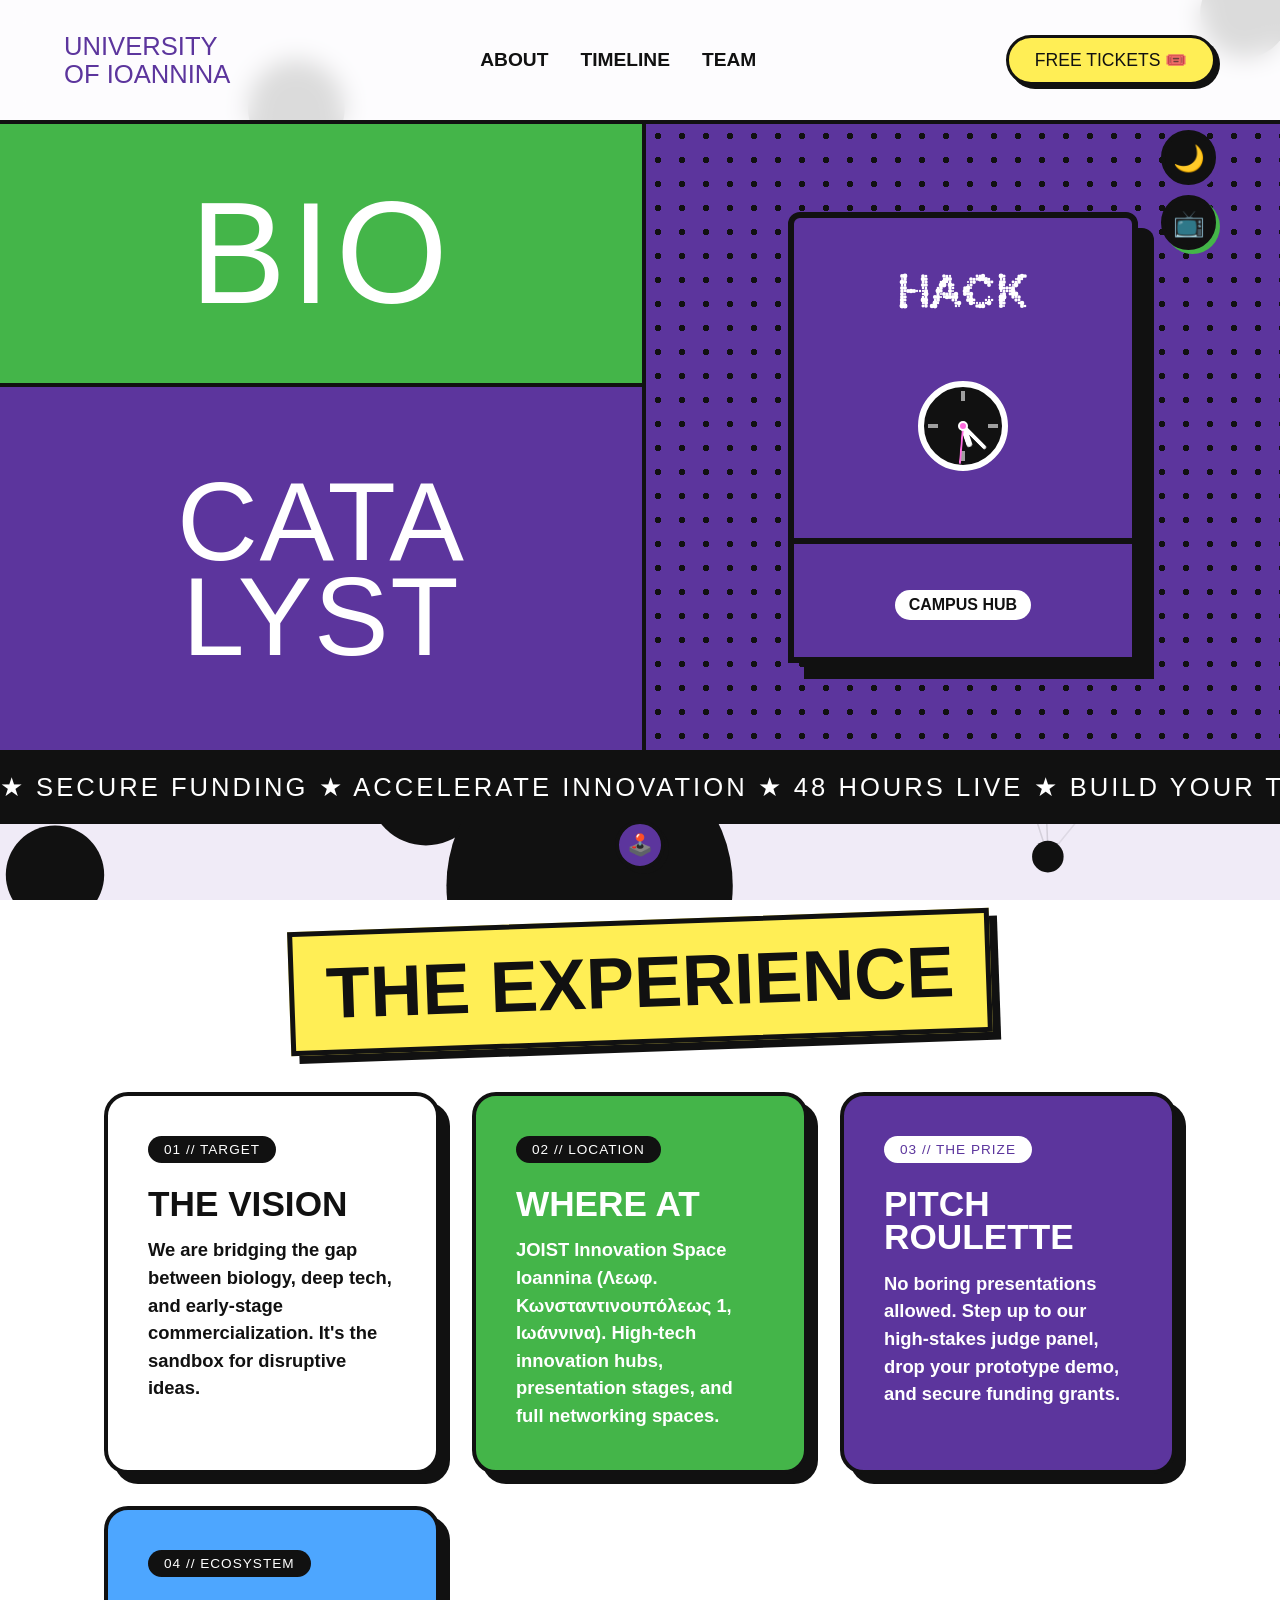
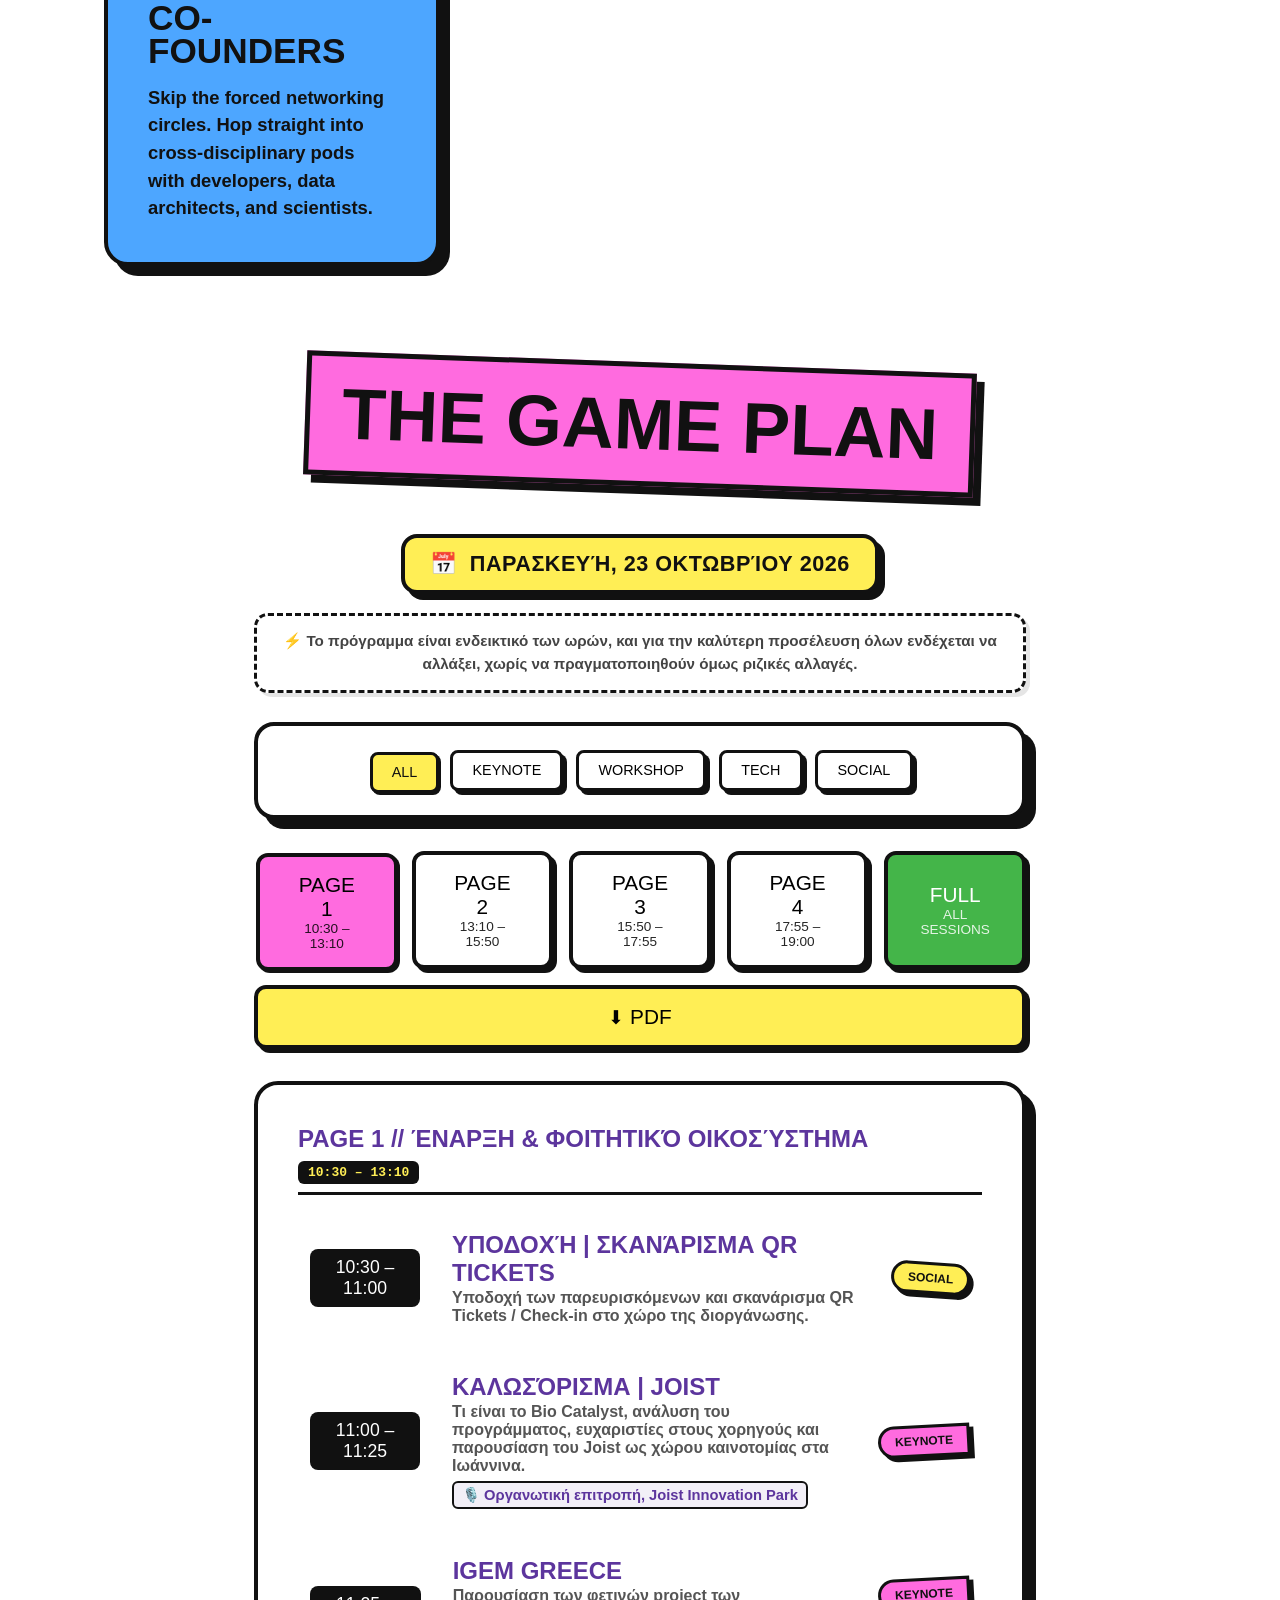
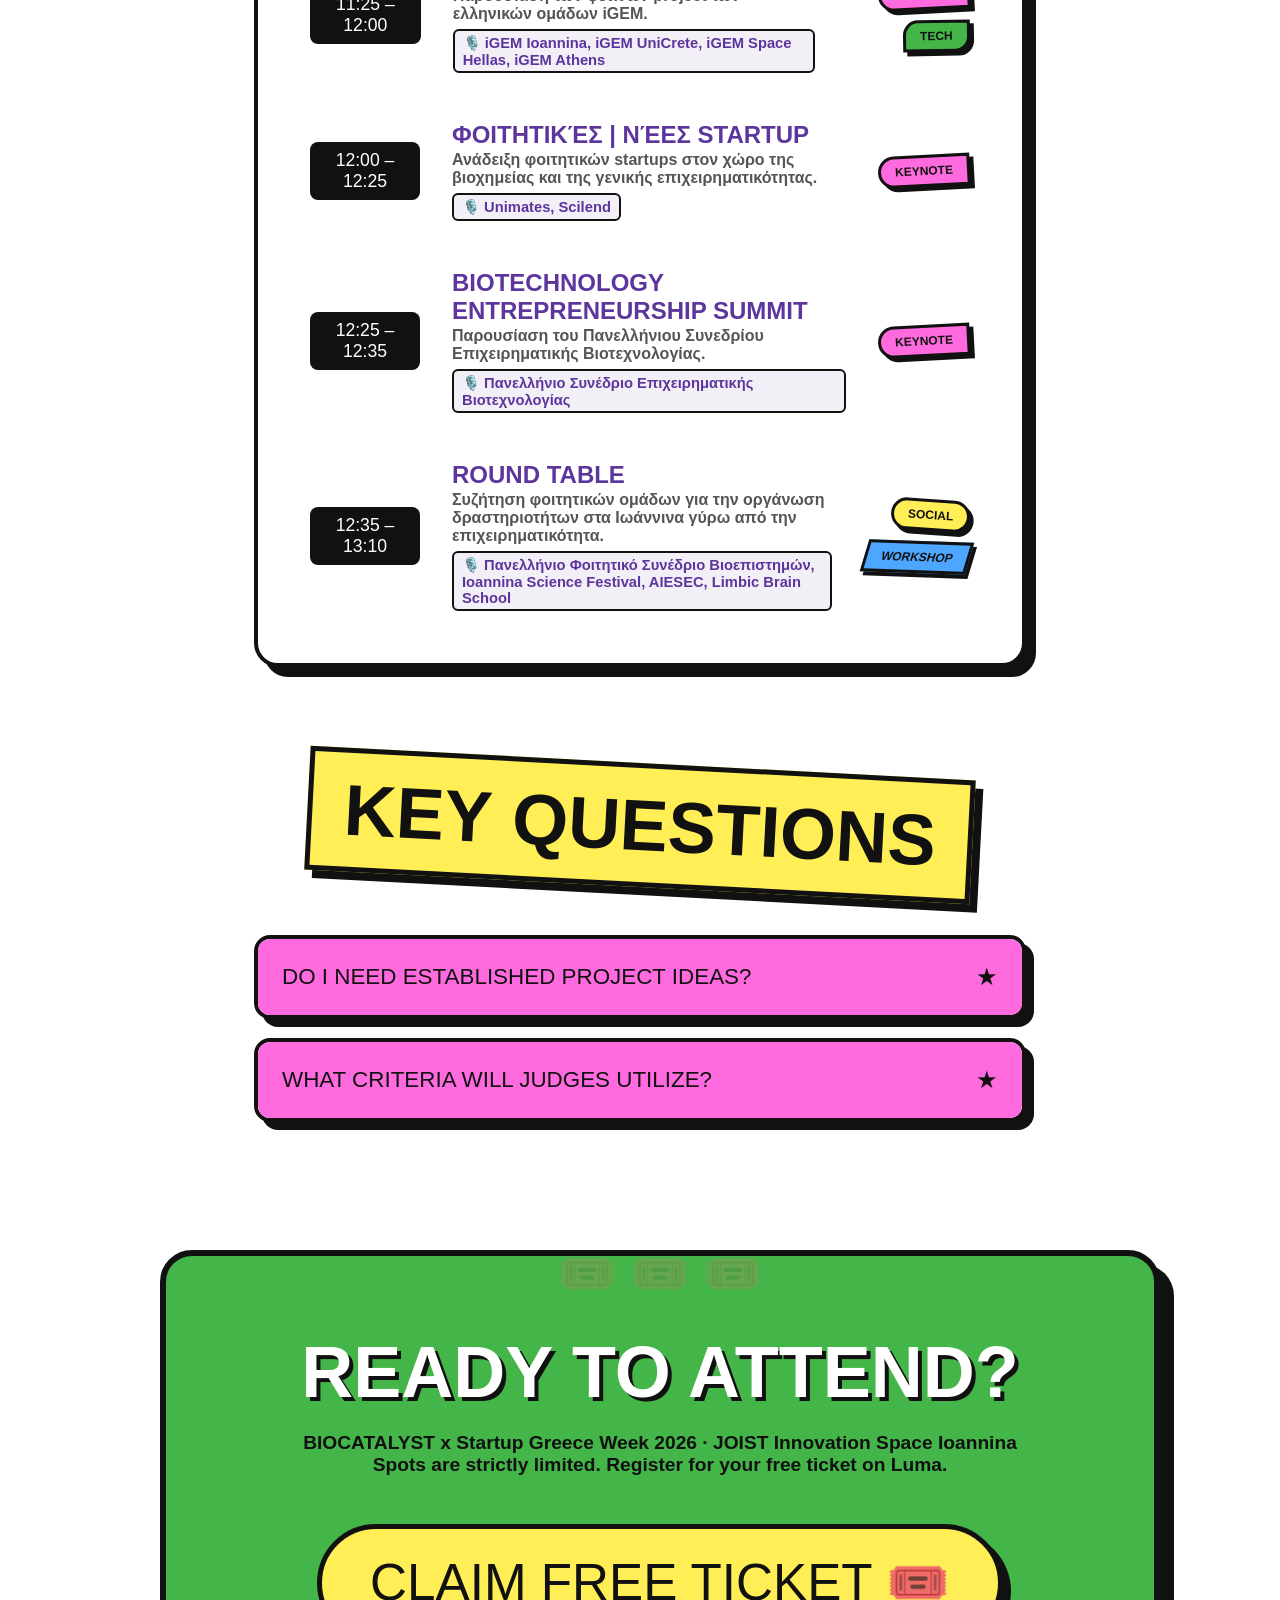
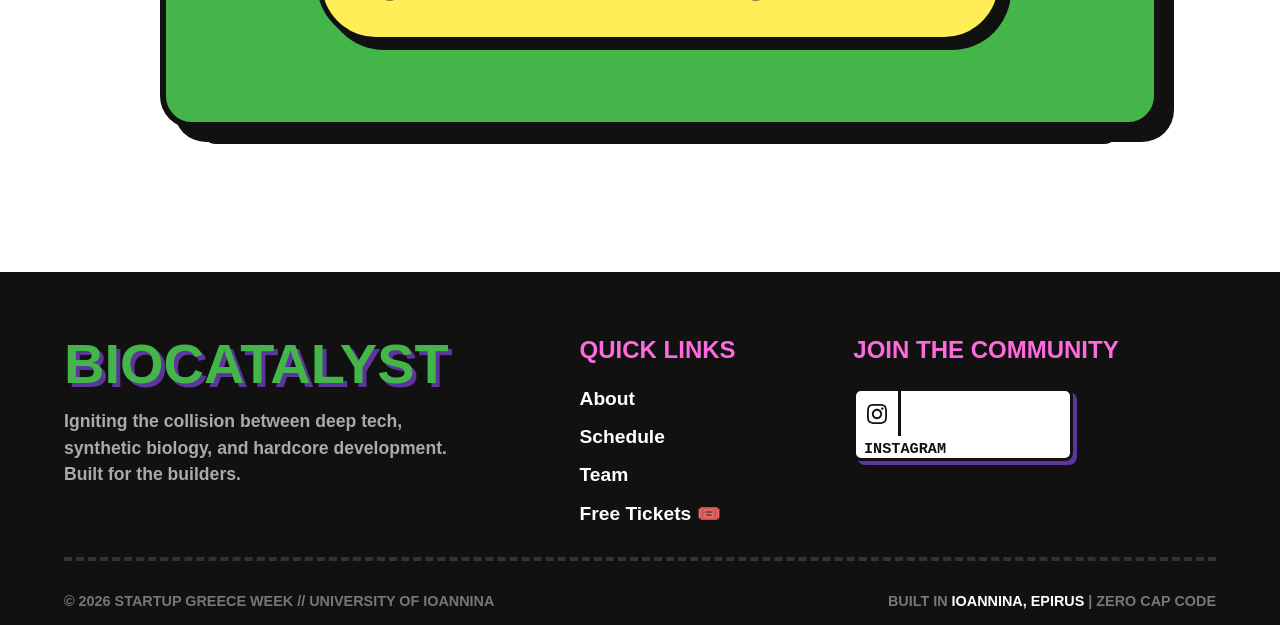
==== commit caa68044: "Merge remote-tracking branch 'origin/main' (resolving conflicts in our favor)" ====
--- a/Biocatalyst.html
+++ b/Biocatalyst.html
@@ -777,7 +777,7 @@
                 </ul>
             </div>
 
-            <div class="footer-links-col">
+             <div class="footer-links-col">
                 <h4>Join the Community</h4>
                 <div class="social-icons" style="grid-template-columns: 1fr; max-width: 220px;">
                     <a href="https://www.instagram.com/biocatalyst2026/" target="_blank" rel="noopener noreferrer" class="social-icon hover-trigger ig-btn" aria-label="Instagram">
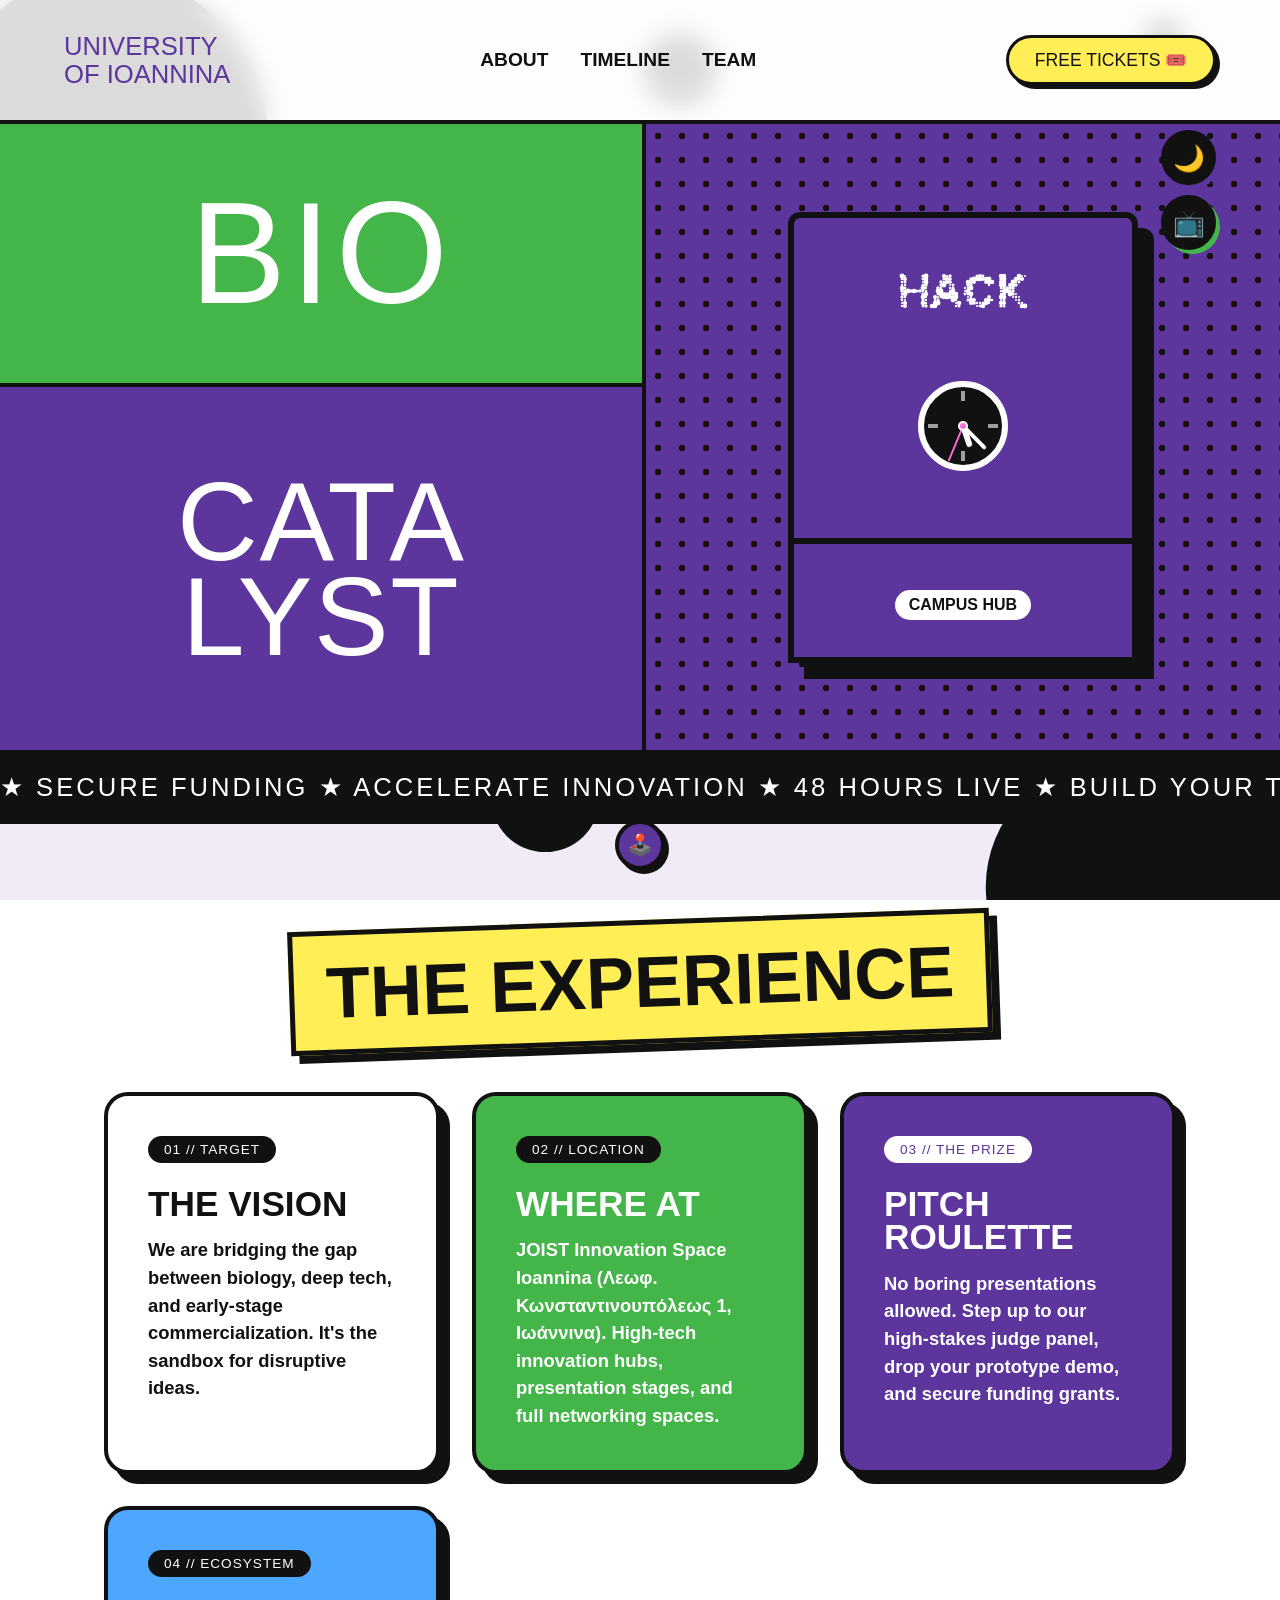
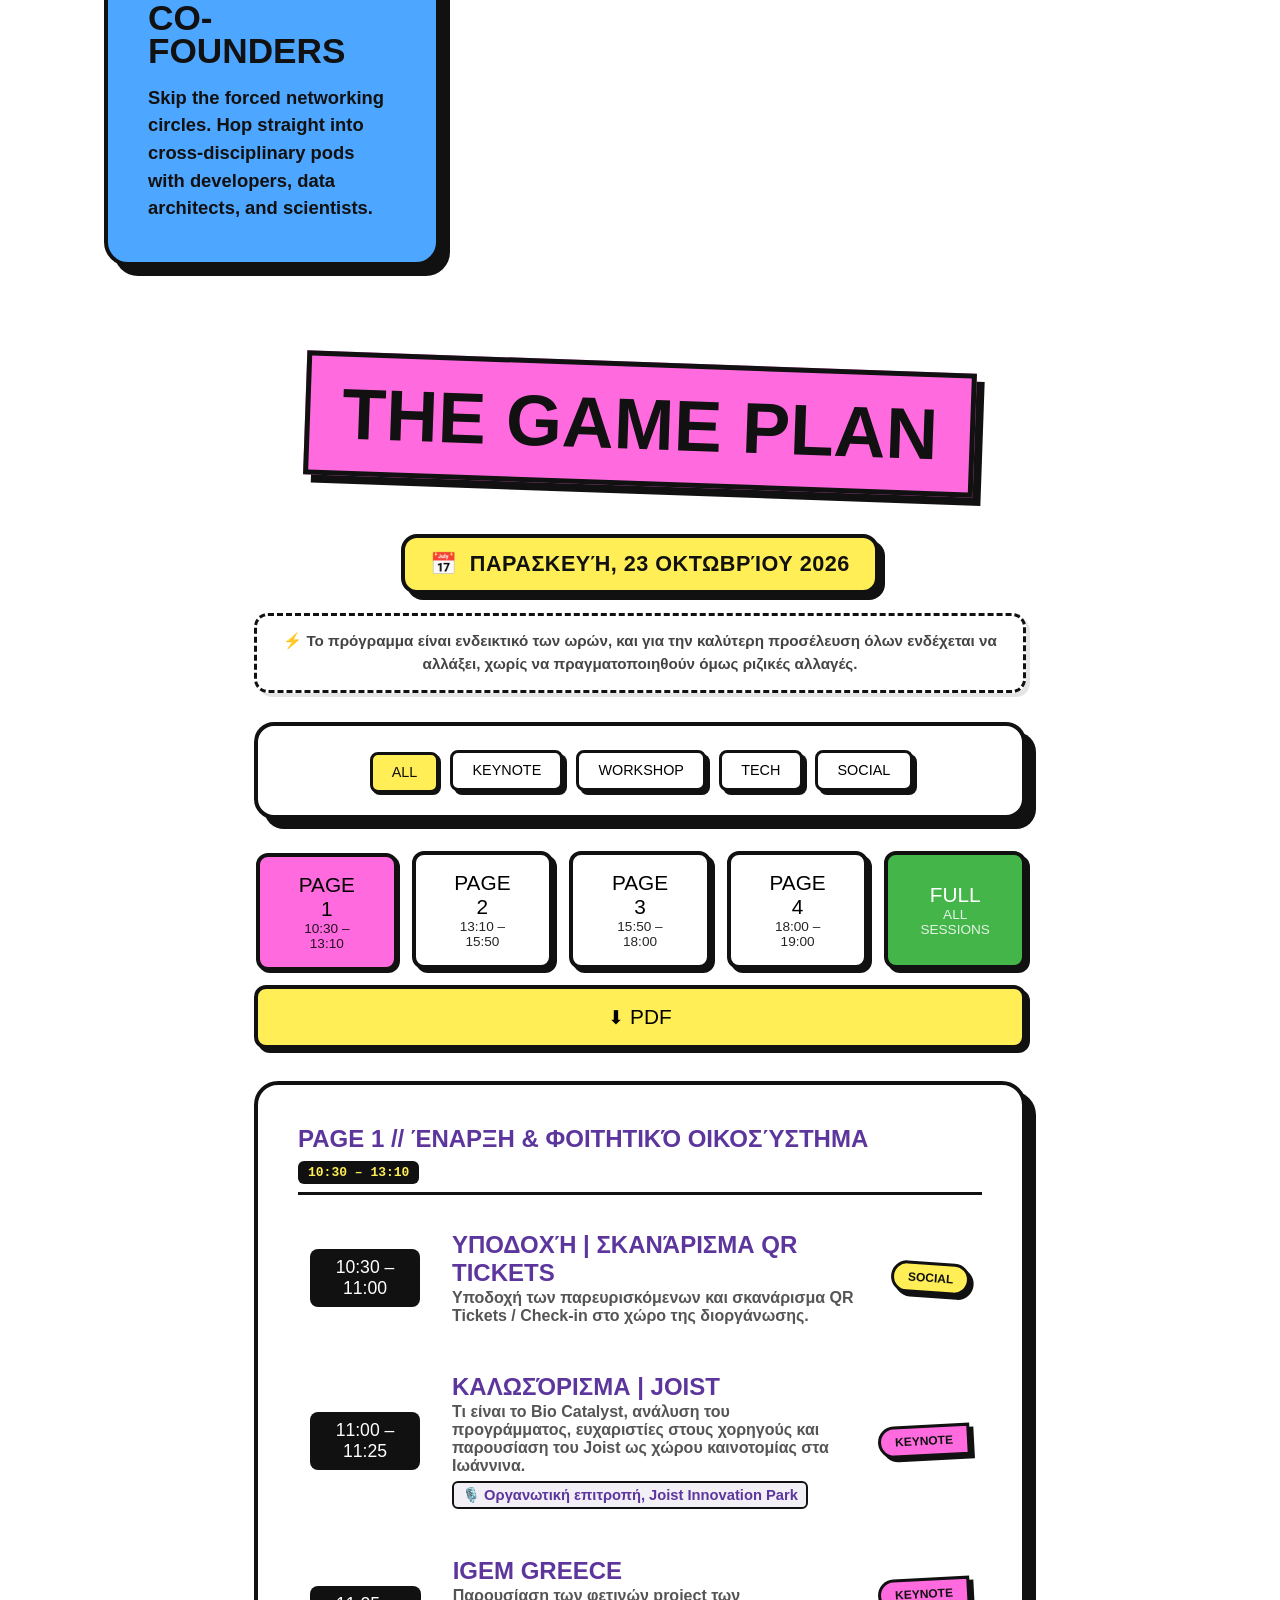
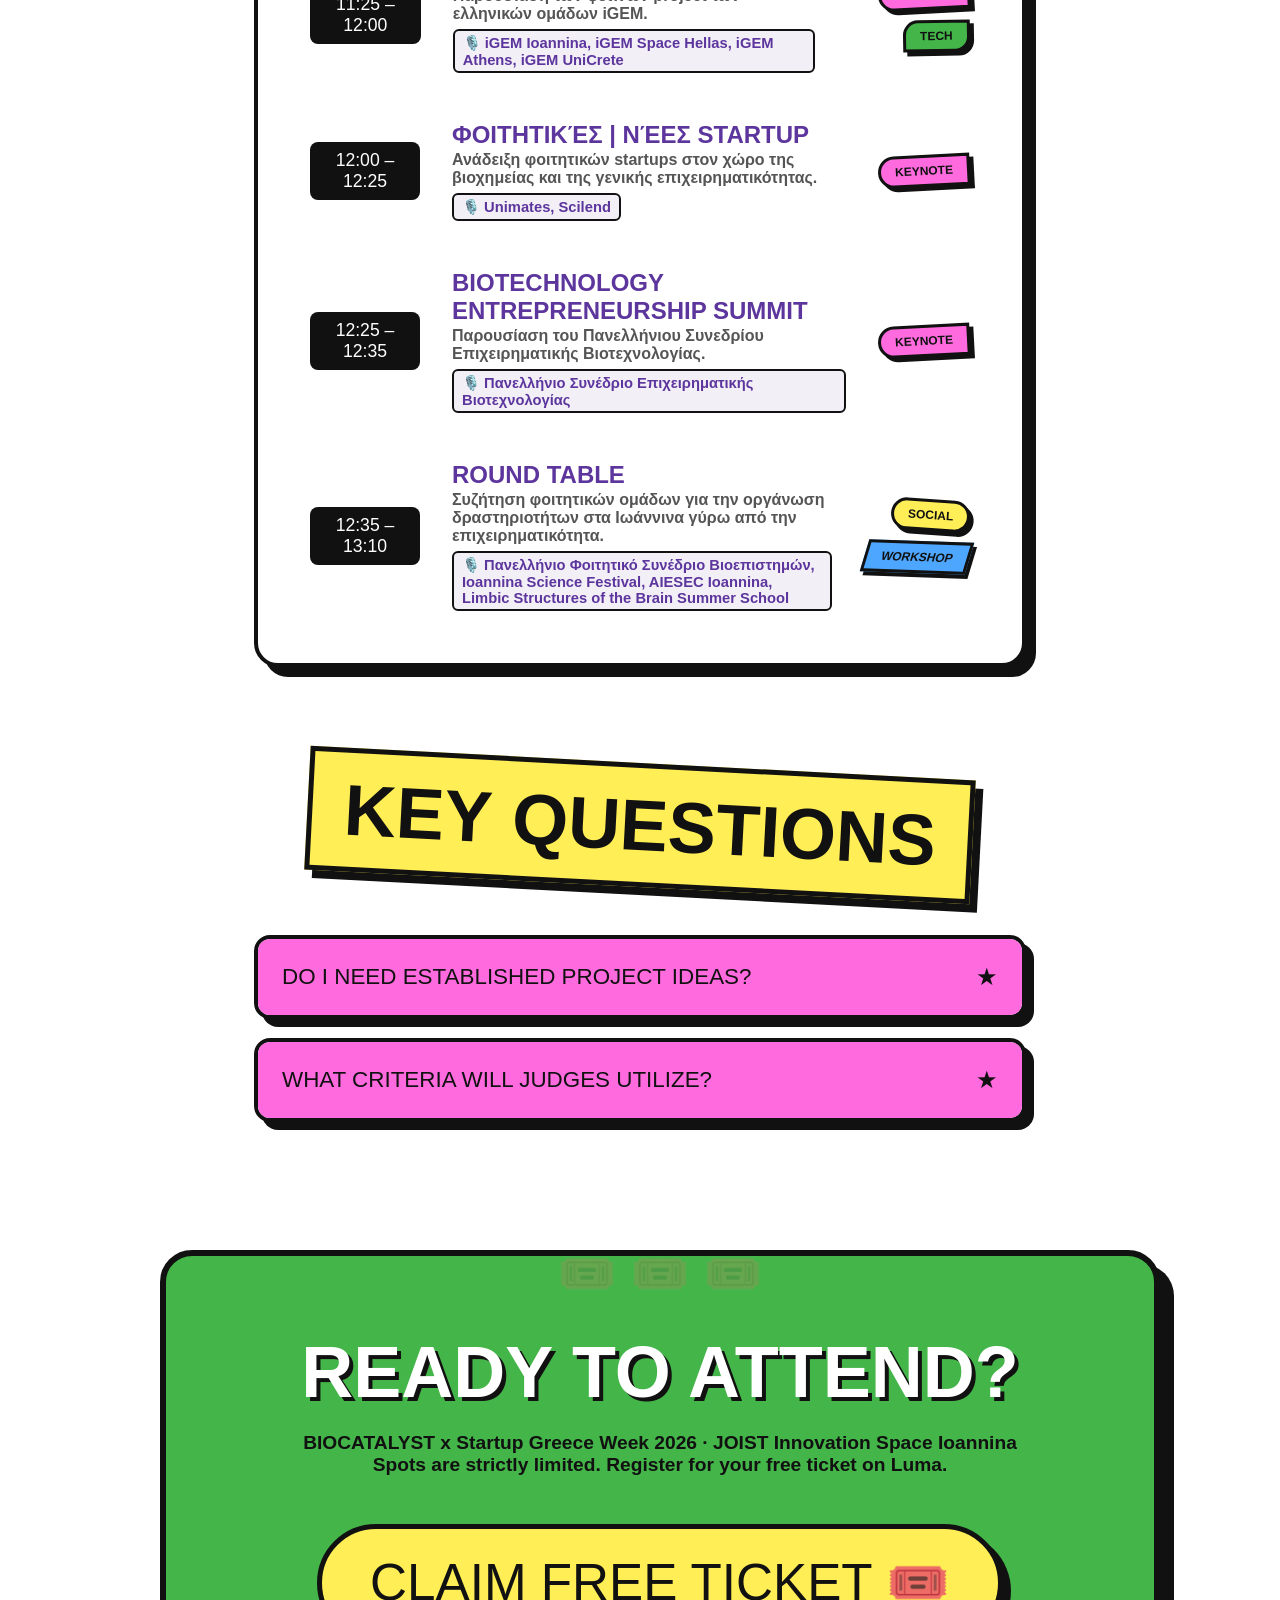
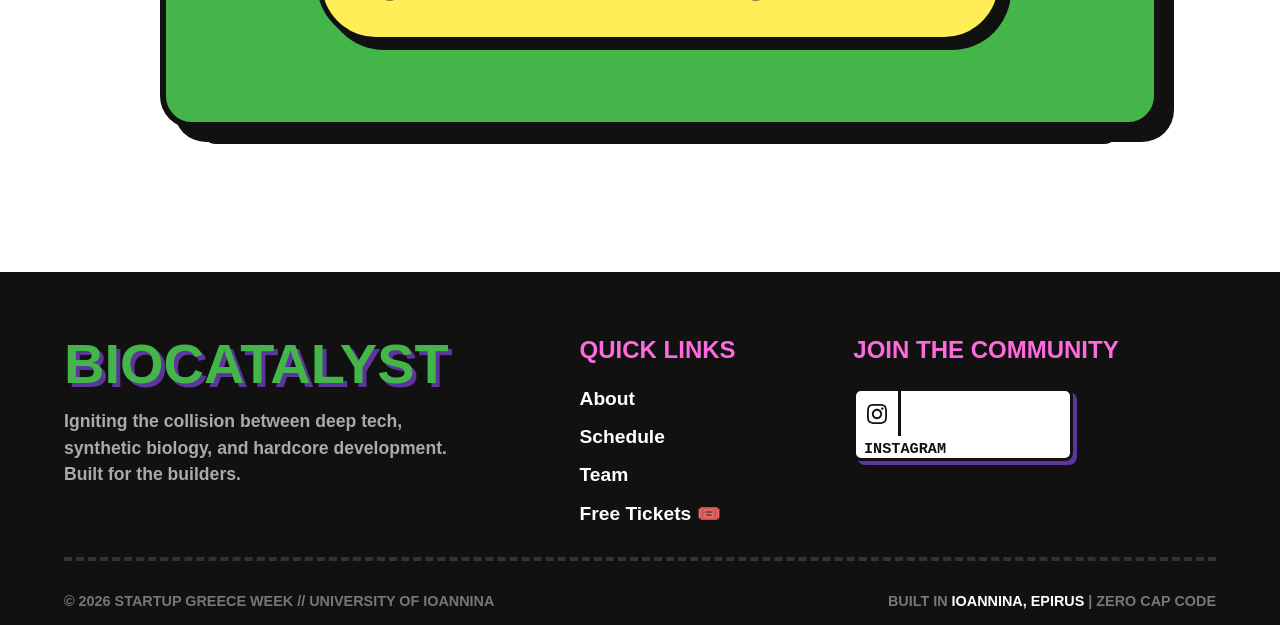
==== commit d72ebe27: "team program" ====
--- a/Biocatalyst.html
+++ b/Biocatalyst.html
@@ -93,11 +93,16 @@
             "url": "https://biocatalyst.uoi.gr"
         },
         "performer": [
+            { "@type": "Person", "name": "Lars Rasmussen" },
             { "@type": "Person", "name": "Prof. Dimitrios Fotiadis" },
-            { "@type": "Person", "name": "Roula Bachtalia" },
+            { "@type": "Person", "name": "Efthymis Georgakopoulos" },
             { "@type": "Person", "name": "Thodoris Zervas" },
-            { "@type": "Person", "name": "Prof. Dimitrios Leonidas" },
-            { "@type": "Person", "name": "George Gkoletsis" }
+            { "@type": "Person", "name": "Prof. Andreas Vitsos" },
+            { "@type": "Person", "name": "Eleni Koutelida" },
+            { "@type": "Person", "name": "Panagiotis Tzavaras" },
+            { "@type": "Person", "name": "Prof. Sotiria Triantari" },
+            { "@type": "Person", "name": "George Gkoletsis" },
+            { "@type": "Person", "name": "Ioanna Karachaliou" }
         ],
         "offers": {
             "@type": "Offer",
@@ -340,8 +345,8 @@
         <div class="tabs">
             <button class="tab-btn active hover-trigger" onclick="switchTab('page1', this)">Page 1 <span style="font-size: 0.85rem; display: block; opacity: 0.85;">10:30 – 13:10</span></button>
             <button class="tab-btn hover-trigger" onclick="switchTab('page2', this)">Page 2 <span style="font-size: 0.85rem; display: block; opacity: 0.85;">13:10 – 15:50</span></button>
-            <button class="tab-btn hover-trigger" onclick="switchTab('page3', this)">Page 3 <span style="font-size: 0.85rem; display: block; opacity: 0.85;">15:50 – 17:55</span></button>
-            <button class="tab-btn hover-trigger" onclick="switchTab('page4', this)">Page 4 <span style="font-size: 0.85rem; display: block; opacity: 0.85;">17:55 – 19:00</span></button>
+            <button class="tab-btn hover-trigger" onclick="switchTab('page3', this)">Page 3 <span style="font-size: 0.85rem; display: block; opacity: 0.85;">15:50 – 18:00</span></button>
+            <button class="tab-btn hover-trigger" onclick="switchTab('page4', this)">Page 4 <span style="font-size: 0.85rem; display: block; opacity: 0.85;">18:00 – 19:00</span></button>
             <button class="tab-btn hover-trigger" onclick="switchTab('all', this)" style="background: var(--green); color: var(--white);">Full <span style="font-size: 0.85rem; display: block; opacity: 0.85;">All Sessions</span></button>
             <button class="tab-btn hover-trigger" id="downloadPdfBtn" style="background: var(--yellow);"><span style="font-size: 1.2rem;">⬇</span> PDF</button>
         </div>
@@ -381,7 +386,7 @@
                 <div class="event-info">
                     <h4>iGEM Greece</h4>
                     <p>Παρουσίαση των φετινών project των ελληνικών ομάδων iGEM.</p>
-                    <span class="event-speaker">🎙️ iGEM Ioannina, iGEM UniCrete, iGEM Space Hellas, iGEM Athens</span>
+                    <span class="event-speaker">🎙️ iGEM Ioannina, iGEM Space Hellas, iGEM Athens, iGEM UniCrete</span>
                 </div>
                 <div class="event-tags">
                     <span class="sticker-tag tag-keynote hover-trigger">KEYNOTE</span>
@@ -418,7 +423,7 @@
                 <div class="event-info">
                     <h4>Round Table</h4>
                     <p>Συζήτηση φοιτητικών ομάδων για την οργάνωση δραστηριοτήτων στα Ιωάννινα γύρω από την επιχειρηματικότητα.</p>
-                    <span class="event-speaker">🎙️ Πανελλήνιο Φοιτητικό Συνέδριο Βιοεπιστημών, Ioannina Science Festival, AIESEC, Limbic Brain School</span>
+                    <span class="event-speaker">🎙️ Πανελλήνιο Φοιτητικό Συνέδριο Βιοεπιστημών, Ioannina Science Festival, AIESEC Ioannina, Limbic Structures of the Brain Summer School</span>
                 </div>
                 <div class="event-tags">
                     <span class="sticker-tag tag-social hover-trigger">SOCIAL</span>
@@ -446,25 +451,12 @@
                 </div>
             </div>
 
-            <div class="timeline-row hover-trigger" data-event="how-to-startup" data-tags="keynote,workshop">
-                <div class="time-badge">13:30 – 13:50</div>
-                <div class="event-info">
-                    <h4>How to “Start-Up”</h4>
-                    <p>Προσκεκλημένοι ομιλητές, ακαδημαϊκοί και επαγγελματίες, δίνουν τα θεμέλια του πώς κατασκευάζεις μια startup.</p>
-                    <span class="event-speaker">🎙️ Στελέχη συμβουλευτικών εταιρειών</span>
-                </div>
-                <div class="event-tags">
-                    <span class="sticker-tag tag-keynote hover-trigger">KEYNOTE</span>
-                    <span class="sticker-tag tag-workshop hover-trigger">WORKSHOP</span>
-                </div>
-            </div>
-
             <div class="timeline-row hover-trigger" data-event="how-to-bmc" data-tags="workshop,tech">
-                <div class="time-badge">13:50 – 14:10</div>
+                <div class="time-badge">13:30 – 13:45</div>
                 <div class="event-info">
                     <h4>How to make your BMC</h4>
-                    <p>Έναρξη καθοδήγησης και διαγωνισμού. Οι ομιλητές καθοδηγούν τους διαγωνιζόμενους στην κατασκευή ενός robust business plan, με βάση όσα έμαθαν.</p>
-                    <span class="event-speaker">🎙️ ΜΟΚΕ Παν. Ιωαννίνων (Γιώργος Γκολέτσης) & στελέχη συμβουλευτικών</span>
+                    <p>Έναρξη καθοδήγησης και διαγωνισμού. Οι ομιλητές καθοδηγούν τους διαγωνιζόμενους στην κατασκευή ενός robust business plan. Έναρξη διαγωνισμού.</p>
+                    <span class="event-speaker">🎙️ ΜΟΚΕ Παν. Ιωαννίνων (Γιώργος Γκολέτσης) & στελέχη εταιρειών</span>
                 </div>
                 <div class="event-tags">
                     <span class="sticker-tag tag-workshop hover-trigger">WORKSHOP</span>
@@ -472,12 +464,25 @@
                 </div>
             </div>
 
+            <div class="timeline-row hover-trigger" data-event="how-to-startup" data-tags="keynote,workshop">
+                <div class="time-badge">13:45 – 14:20</div>
+                <div class="event-info">
+                    <h4>How to "Start-Up"</h4>
+                    <p>Προσκεκλημένοι ομιλητές, ακαδημαϊκοί και επαγγελματίες, δίνουν τα θεμέλια του πώς κατασκευάζεις μια startup. (13:45 - 14:05 παρουσίαση Παναγιώτη & QnA. 14:05 - 14:20 παρουσίαση κ. Τριαντάρη & QnA).</p>
+                    <span class="event-speaker">🎙️ Παναγιώτης Τζαβάρας (OneThink), κ. Σωτηρία Τριαντάρη (UOWM)</span>
+                </div>
+                <div class="event-tags">
+                    <span class="sticker-tag tag-keynote hover-trigger">KEYNOTE</span>
+                    <span class="sticker-tag tag-workshop hover-trigger">WORKSHOP</span>
+                </div>
+            </div>
+
             <div class="timeline-row hover-trigger" data-event="lunch-bmc-networking" data-tags="social,workshop">
-                <div class="time-badge">14:10 – 14:50</div>
+                <div class="time-badge">14:20 – 14:50</div>
                 <div class="event-info">
                     <h4>Lunch Break | BMC Workshop | Networking</h4>
                     <p>Παράλληλη δράση του BMC Workshop: κατασκευή BMC και pitch decks για παρουσίαση στους παρευρισκόμενους.</p>
-                    <span class="event-speaker">🎙️ ΜΟΚΕ Πανεπιστημίου Ιωαννίνων & στελέχη συμβουλευτικών</span>
+                    <span class="event-speaker">🎙️ ΜΟΚΕ Πανεπιστημίου Ιωαννίνων & στελέχη συμβουλευτικών εταιρειών</span>
                 </div>
                 <div class="event-tags">
                     <span class="sticker-tag tag-social hover-trigger">SOCIAL</span>
@@ -489,8 +494,8 @@
                 <div class="time-badge">14:50 – 15:20</div>
                 <div class="event-info">
                     <h4>Funding Session</h4>
-                    <p>Καθηγητές και τραπεζικά στελέχη καθοδηγούν τους φοιτητές στο πώς να χρηματοδοτήσουν την ιδέα τους (κυρίως startup).</p>
-                    <span class="event-speaker">🎙️ Ρούλα Μπαχταλιά, Head of Venture Banking, Eurobank</span>
+                    <p>Στέλεχος του egg της Eurobank παρουσιάζει το πρόγραμμα και εξηγεί πώς χρηματοδοτείται μια startup στα πρώτα της βήματα: πηγές χρηματοδότησης σε κάθε στάδιο, τι κοιτάζουν οι επενδυτές και πώς παρουσιάζεις την ιδέα σου για να τους πείσεις. Ακολουθούν ερωτήσεις για το venture capital.</p>
+                    <span class="event-speaker">🎙️ Ευθύμης Γεωργακόπουλος, EGG Programme Manager, Eurobank</span>
                 </div>
                 <div class="event-tags">
                     <span class="sticker-tag tag-workshop hover-trigger">WORKSHOP</span>
@@ -498,11 +503,11 @@
                 </div>
             </div>
 
-            <div class="timeline-row hover-trigger" data-event="legal-patent" data-tags="workshop">
+            <div class="timeline-row hover-trigger" data-event="legal-startups" data-tags="workshop">
                 <div class="time-badge">15:20 – 15:50</div>
                 <div class="event-info">
-                    <h4>Νομικό Πλαίσιο | Κατοχύρωση Πατέντας</h4>
-                    <p>Consulting session για νομικά και επιχειρηματικά θέματα που αφορούν μια startup.</p>
+                    <h4>Legal for Startups 101</h4>
+                    <p>Consulting session για τα συχνότερα νομικά θέματα που αφορούν μια startup.</p>
                     <span class="event-speaker">🎙️ Θοδωρής Ζέρβας, Ιδρυτής, startuplawyer.gr</span>
                 </div>
                 <div class="event-tags">
@@ -514,28 +519,28 @@
         <!-- PAGE 3 PANE -->
         <div id="page3" class="timeline-pane">
             <div style="margin-bottom: 1.5rem; border-bottom: 3px solid var(--black); padding-bottom: 0.5rem; display: flex; justify-content: space-between; align-items: center; flex-wrap: wrap; gap: 0.5rem;">
-                <h3 style="font-size: 1.5rem; text-transform: uppercase; color: var(--pink);">Page 3 // Βιοοικονομία, Industry & Έρευνα</h3>
-                <span style="font-family: monospace; font-weight: bold; background: var(--black); color: var(--yellow); padding: 4px 10px; border-radius: 6px;">15:50 – 17:55</span>
-            </div>
-
-            <div class="timeline-row hover-trigger" data-event="escape-to-industry" data-tags="keynote,social">
+                <h3 style="font-size: 1.5rem; text-transform: uppercase; color: var(--pink);">Page 3 // Βιοοικονομία, Career & Digital Health</h3>
+                <span style="font-family: monospace; font-weight: bold; background: var(--black); color: var(--yellow); padding: 4px 10px; border-radius: 6px;">15:50 – 18:00</span>
+            </div>
+
+            <div class="timeline-row hover-trigger" data-event="bioeconomy-career" data-tags="keynote">
                 <div class="time-badge">15:50 – 16:15</div>
                 <div class="event-info">
-                    <h4>Escape to Industry</h4>
-                    <p>Η μετάβαση από τις σπουδές στην αγορά εργασίας αλλά και στα soft skills που χρειάζεται κάποιος. Τόσο στο επιχειρείν όσο και στη καριέρα του.</p>
-                    <span class="event-speaker">🎙️ Υπό διαμόρφωση</span>
-                </div>
-                <div class="event-tags">
-                    <span class="sticker-tag tag-keynote hover-trigger">KEYNOTE</span>
-                    <span class="sticker-tag tag-social hover-trigger">SOCIAL</span>
+                    <h4>Καριέρα στη Βιοοικονομία</h4>
+                    <p>Πως συνδέουμε τις θετικές επιστήμες (χημεία, φαρμακευτική) με την επιχειρηματικότητα και τη καινοτομία.</p>
+                    <span class="event-speaker">🎙️ Ανδρέας Βίτσος, Καθηγητής, Τμήμα Φαρμακευτικής, ΕΚΠΑ</span>
+                </div>
+                <div class="event-tags">
+                    <span class="sticker-tag tag-keynote hover-trigger">KEYNOTE</span>
                 </div>
             </div>
 
             <div class="timeline-row hover-trigger" data-event="coffee-bmc-check" data-tags="social,workshop">
-                <div class="time-badge">16:15 – 16:30</div>
+                <div class="time-badge">16:15 – 16:40</div>
                 <div class="event-info">
                     <h4>Coffee Break | Έλεγχος των BMC Projects</h4>
                     <p>Διάλειμμα καφέ και έλεγχος των BMC Projects από τους μέντορες.</p>
+                    <span class="event-speaker">🎙️ Οργανωτική επιτροπή & Μέντορες</span>
                 </div>
                 <div class="event-tags">
                     <span class="sticker-tag tag-social hover-trigger">SOCIAL</span>
@@ -543,45 +548,47 @@
                 </div>
             </div>
 
-            <div class="timeline-row hover-trigger" data-event="bioeconomy-career" data-tags="keynote">
-                <div class="time-badge">16:30 – 16:50</div>
-                <div class="event-info">
-                    <h4>Καριέρα στη Βιοοικονομία</h4>
-                    <p>Ομιλητές και επαγγελματίες εξηγούν πώς κάποιος χτίζει κάτι στον τομέα.</p>
-                    <span class="event-speaker">🎙️ Βίτσος</span>
-                </div>
-                <div class="event-tags">
-                    <span class="sticker-tag tag-keynote hover-trigger">KEYNOTE</span>
-                </div>
-            </div>
-
-            <div class="timeline-row hover-trigger" data-event="panathenea" data-tags="keynote">
-                <div class="time-badge">16:50 – 17:00</div>
-                <div class="event-info">
-                    <h4>Panathēnea</h4>
-                    <p>Εκπρόσωπος του γνωστού ελληνικού φεστιβάλ καινοτομίας μιλάει για την επιχειρηματικότητα στην Ελλάδα και την ανάπτυξη των ελληνικών startups σε ευρωπαϊκό επίπεδο.</p>
-                    <span class="event-speaker">🎙️ Panathēnea</span>
-                </div>
-                <div class="event-tags">
-                    <span class="sticker-tag tag-keynote hover-trigger">KEYNOTE</span>
-                </div>
-            </div>
-
-            <div class="timeline-row hover-trigger" data-event="bioepixeirein" data-tags="keynote,tech">
+            <div class="timeline-row hover-trigger" data-event="campus-to-career" data-tags="keynote,social">
+                <div class="time-badge">16:40 – 17:00</div>
+                <div class="event-info">
+                    <h4>From Campus to Career | Soft Skills & Personal Branding</h4>
+                    <p>Τα soft skills που χρειάζεται κάποιος για να περάσει από τη θεωρία του πανεπιστημίου στην πράξη της εργασίας και για να διαχειριστεί μια startup, καθώς και personal branding: πώς χτίζεις σωστά το προφίλ σου στο LinkedIn και πώς ξεχωρίζεις στη σημερινή αγορά εργασίας.</p>
+                    <span class="event-speaker">🎙️ Ελένη Κουτελίδα, Subject Matter Expert, Talent Acquisition</span>
+                </div>
+                <div class="event-tags">
+                    <span class="sticker-tag tag-keynote hover-trigger">KEYNOTE</span>
+                    <span class="sticker-tag tag-social hover-trigger">SOCIAL</span>
+                </div>
+            </div>
+
+            <div class="timeline-row hover-trigger" data-event="digital-health" data-tags="tech,keynote">
                 <div class="time-badge">17:00 – 17:20</div>
                 <div class="event-info">
-                    <h4>BIOEPIXEIREIN</h4>
-                    <p>Παρουσίαση του μεταπτυχιακού προγράμματος από καθηγητή βιοχημείας.</p>
-                    <span class="event-speaker">🎙️ Δημήτριος Λεωνίδας, Καθηγητής Βιοχημείας, Πανεπιστήμιο Θεσσαλίας</span>
-                </div>
-                <div class="event-tags">
-                    <span class="sticker-tag tag-keynote hover-trigger">KEYNOTE</span>
+                    <h4>Digital Health</h4>
+                    <p>Η πληροφορική στον χώρο της βιοϋγείας και παρουσίαση του μεταπτυχιακού προγράμματος «Ψηφιακή Ιατρική» του Πανεπιστημίου Ιωαννίνων.</p>
+                    <span class="event-speaker">🎙️ Δημήτριος Φωτιάδης, Καθηγητής, Διευθυντής ΔΠΜΣ «Ψηφιακή Ιατρική», Παν. Ιωαννίνων</span>
+                </div>
+                <div class="event-tags">
                     <span class="sticker-tag tag-tech hover-trigger">TECH</span>
+                    <span class="sticker-tag tag-keynote hover-trigger">KEYNOTE</span>
+                </div>
+            </div>
+
+            <div class="timeline-row hover-trigger" data-event="ioannina-ecosystem" data-tags="keynote,social">
+                <div class="time-badge">17:20 – 17:40</div>
+                <div class="event-info">
+                    <h4>Οικοσύστημα Ιωαννίνων: παρόν και μέλλον</h4>
+                    <p>Προέλευση και δημιουργία της κοινότητας Ψηφιακών Νομάδων. Παρόν και μέλλον του οικοσυστήματος των Ιωαννίνων.</p>
+                    <span class="event-speaker">🎙️ κ. Κούτλας, CTO της DropSolid AI, Κοινότητα Ψηφιακών Νομάδων Ιωαννίνων</span>
+                </div>
+                <div class="event-tags">
+                    <span class="sticker-tag tag-keynote hover-trigger">KEYNOTE</span>
+                    <span class="sticker-tag tag-social hover-trigger">SOCIAL</span>
                 </div>
             </div>
 
             <div class="timeline-row hover-trigger" data-event="research-anchor" data-tags="tech,keynote">
-                <div class="time-badge">17:20 – 17:55</div>
+                <div class="time-badge">17:40 – 18:00</div>
                 <div class="event-info">
                     <h4>Research Anchor</h4>
                     <p>Ολιγόλεπτες παρουσιάσεις πτυχιακών και ερευνών φοιτητών που αφορούν την αγορά την οποία στοχεύουν οι ίδιοι.</p>
@@ -597,41 +604,28 @@
         <!-- PAGE 4 PANE -->
         <div id="page4" class="timeline-pane">
             <div style="margin-bottom: 1.5rem; border-bottom: 3px solid var(--black); padding-bottom: 0.5rem; display: flex; justify-content: space-between; align-items: center; flex-wrap: wrap; gap: 0.5rem;">
-                <h3 style="font-size: 1.5rem; text-transform: uppercase; color: var(--blue);">Page 4 // Informatics, Οικοσύστημα & Βραβεύσεις</h3>
-                <span style="font-family: monospace; font-weight: bold; background: var(--black); color: var(--yellow); padding: 4px 10px; border-radius: 6px;">17:55 – 19:00</span>
-            </div>
-
-            <div class="timeline-row hover-trigger" data-event="informatics-biohealth" data-tags="tech,keynote">
-                <div class="time-badge">17:55 – 18:15</div>
-                <div class="event-info">
-                    <h4>Informatics | BioHealth</h4>
-                    <p>Η πληροφορική στον χώρο της βιοϋγείας και παρουσίαση του μεταπτυχιακού προγράμματος «Ψηφιακή Ιατρική» του Πανεπιστημίου Ιωαννίνων.</p>
-                    <span class="event-speaker">🎙️ Δημήτριος Φωτιάδης, Καθηγητής, Διευθυντής ΔΠΜΣ «Ψηφιακή Ιατρική», Παν. Ιωαννίνων</span>
-                </div>
-                <div class="event-tags">
+                <h3 style="font-size: 1.5rem; text-transform: uppercase; color: var(--blue);">Page 4 // Panathēnea, Lars Rasmussen & Βραβεύσεις</h3>
+                <span style="font-family: monospace; font-weight: bold; background: var(--black); color: var(--yellow); padding: 4px 10px; border-radius: 6px;">18:00 – 19:00</span>
+            </div>
+
+            <div class="timeline-row hover-trigger" data-event="panathenea" data-tags="keynote,tech">
+                <div class="time-badge">18:00 – 18:30</div>
+                <div class="event-info">
+                    <h4>Panathēnea</h4>
+                    <p>Εκπρόσωπος του γνωστού ελληνικού φεστιβάλ καινοτομίας μιλάει για την επιχειρηματικότητα στην Ελλάδα και την ανάπτυξη των ελληνικών startups σε ευρωπαϊκό επίπεδο.</p>
+                    <span class="event-speaker">🎙️ Ιωάννα Καραχάλιου (Panathenea) & Lars Rasmussen (Co-Founder of Google Maps)</span>
+                </div>
+                <div class="event-tags">
+                    <span class="sticker-tag tag-keynote hover-trigger">KEYNOTE</span>
                     <span class="sticker-tag tag-tech hover-trigger">TECH</span>
-                    <span class="sticker-tag tag-keynote hover-trigger">KEYNOTE</span>
-                </div>
-            </div>
-
-            <div class="timeline-row hover-trigger" data-event="ioannina-ecosystem" data-tags="keynote,social">
-                <div class="time-badge">18:15 – 18:35</div>
-                <div class="event-info">
-                    <h4>Οικοσύστημα Ιωαννίνων</h4>
-                    <p>Προέλευση και δημιουργία της κοινότητας Ψηφιακών Νομάδων. Παρόν και μέλλον του οικοσυστήματος των Ιωαννίνων.</p>
-                    <span class="event-speaker">🎙️ κ. Γκούτλας, Κοινότητα Ψηφιακών Νομάδων Ιωαννίνων</span>
-                </div>
-                <div class="event-tags">
-                    <span class="sticker-tag tag-keynote hover-trigger">KEYNOTE</span>
-                    <span class="sticker-tag tag-social hover-trigger">SOCIAL</span>
                 </div>
             </div>
 
             <div class="timeline-row hover-trigger" data-event="closing-awards" data-tags="social,workshop">
-                <div class="time-badge">18:35 – 19:00</div>
-                <div class="event-info">
-                    <h4>Κλείσιμο | Ευχαριστίες | Networking</h4>
-                    <p>Βράβευση της καλύτερης BMC ιδέας και του καλύτερου pitch deck, που επιλέγονται από κριτική επιτροπή αποτελούμενη από τους ομιλητές της ημέρας.</p>
+                <div class="time-badge">18:30 – 19:00</div>
+                <div class="event-info">
+                    <h4>Closing Remarks & Networking | Βράβευση BMC</h4>
+                    <p>Βράβευση της καλύτερης BMC ιδέας και του καλύτερου pitch deck, που επιλέγονται από κριτική επιτροπή αποτελούμενη από τους ομιλητές της ημέρας. Κλείσιμο και networking.</p>
                     <span class="event-speaker">🎙️ Οργανωτική επιτροπή</span>
                 </div>
                 <div class="event-tags">
--- a/css/style.css
+++ b/css/style.css
@@ -1364,19 +1364,20 @@
             line-height: 1.1;
         }
         .team-grid-clean {
-            display: grid;
-            grid-template-columns: repeat(auto-fit, minmax(210px, 1fr));
-            gap: 2rem;
-            max-width: 1200px;
+            display: flex;
+            flex-wrap: wrap;
+            justify-content: center;
+            gap: 1.5rem;
+            max-width: 1320px;
             margin: 0 auto;
         }
-        @media (max-width: 1024px) {
-            .team-grid-clean { grid-template-columns: repeat(auto-fit, minmax(190px, 1fr)); gap: 1.5rem; }
-        }
         @media (max-width: 560px) {
-            .team-grid-clean { grid-template-columns: 1fr; }
+            .team-grid-clean { gap: 1.2rem; }
         }
         .team-card-clean {
+            flex: 1 1 200px;
+            max-width: 235px;
+            min-width: 200px;
             border: 4px solid var(--black);
             border-radius: 40px;
             background-color: var(--white);
@@ -1385,8 +1386,11 @@
             flex-direction: column;
             align-items: center;
             text-align: center;
-            padding: 2.5rem 1.5rem;
+            padding: 2.2rem 1.2rem;
             transition: transform 0.2s ease, box-shadow 0.2s ease;
+        }
+        @media (max-width: 560px) {
+            .team-card-clean { max-width: 100%; width: 100%; min-width: 0; }
         }
         .team-card-clean:hover {
             transform: translate(-4px, -4px) rotate(-1deg);
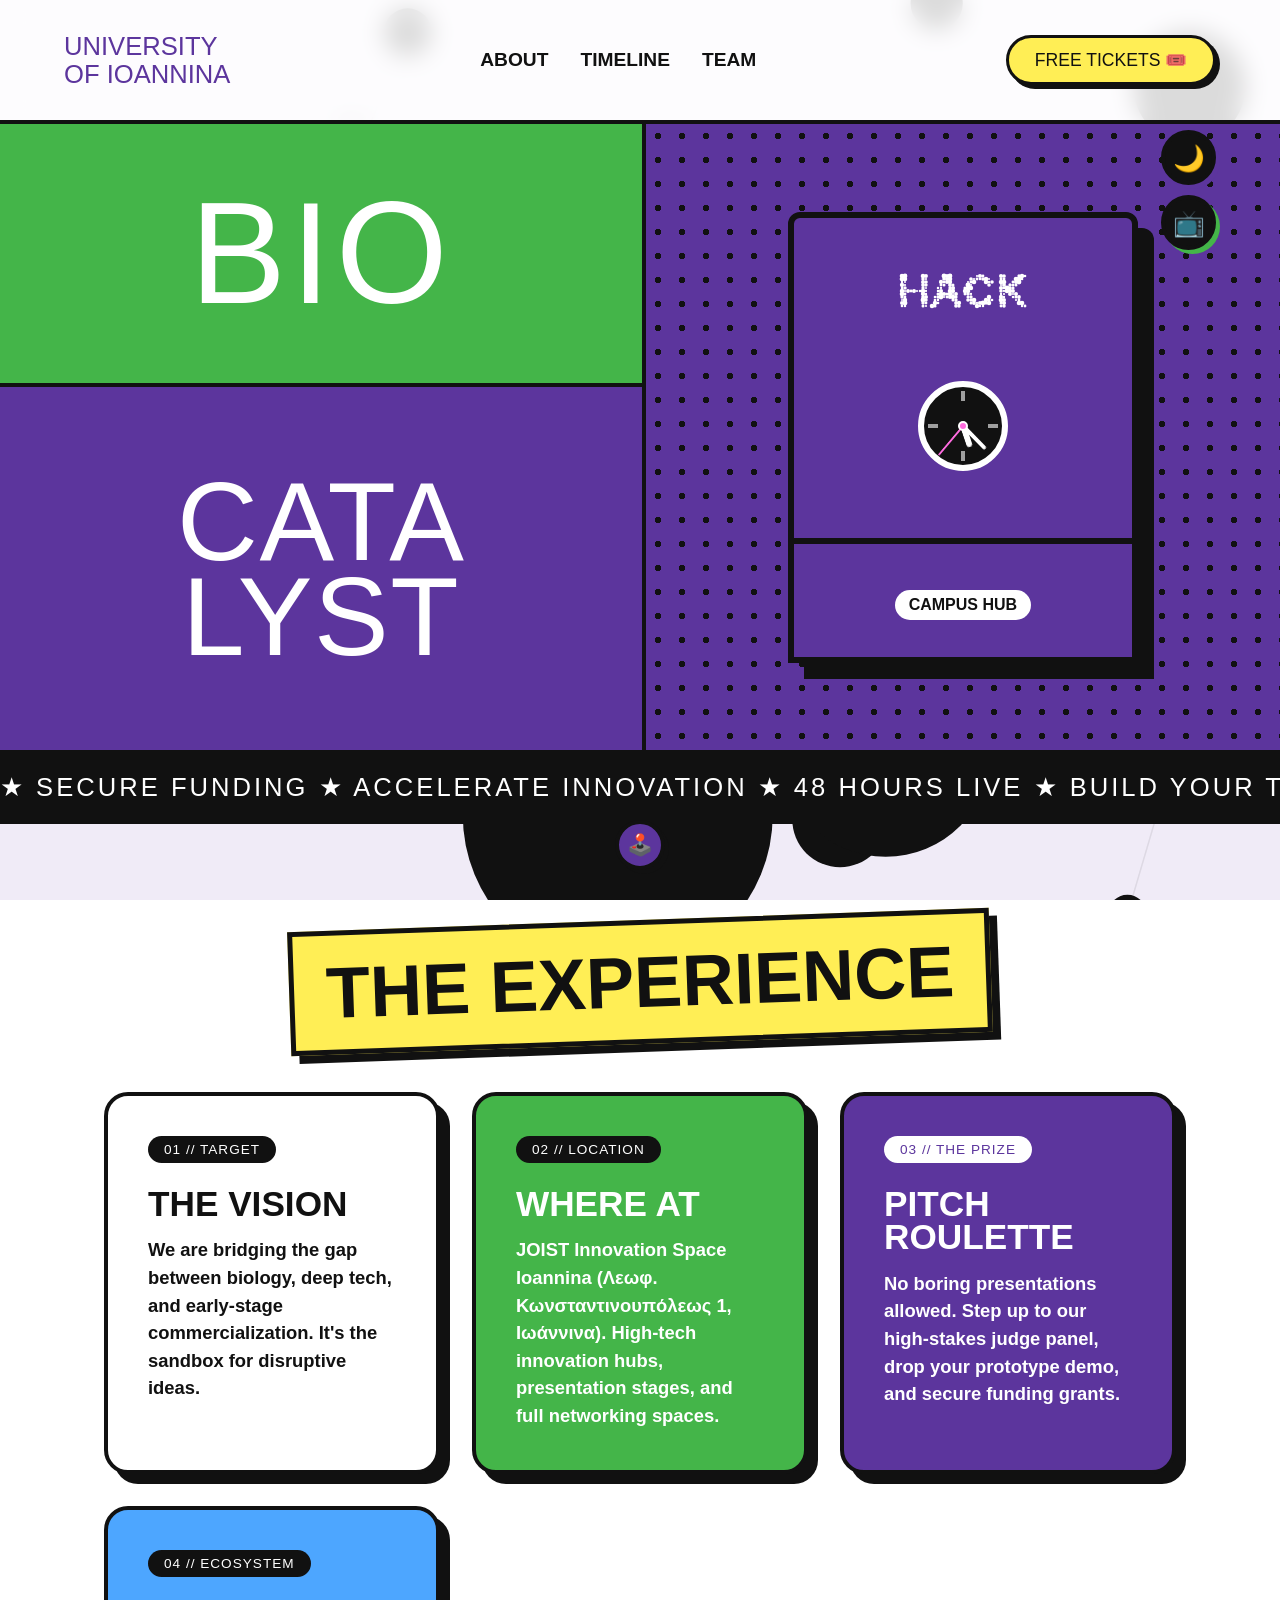
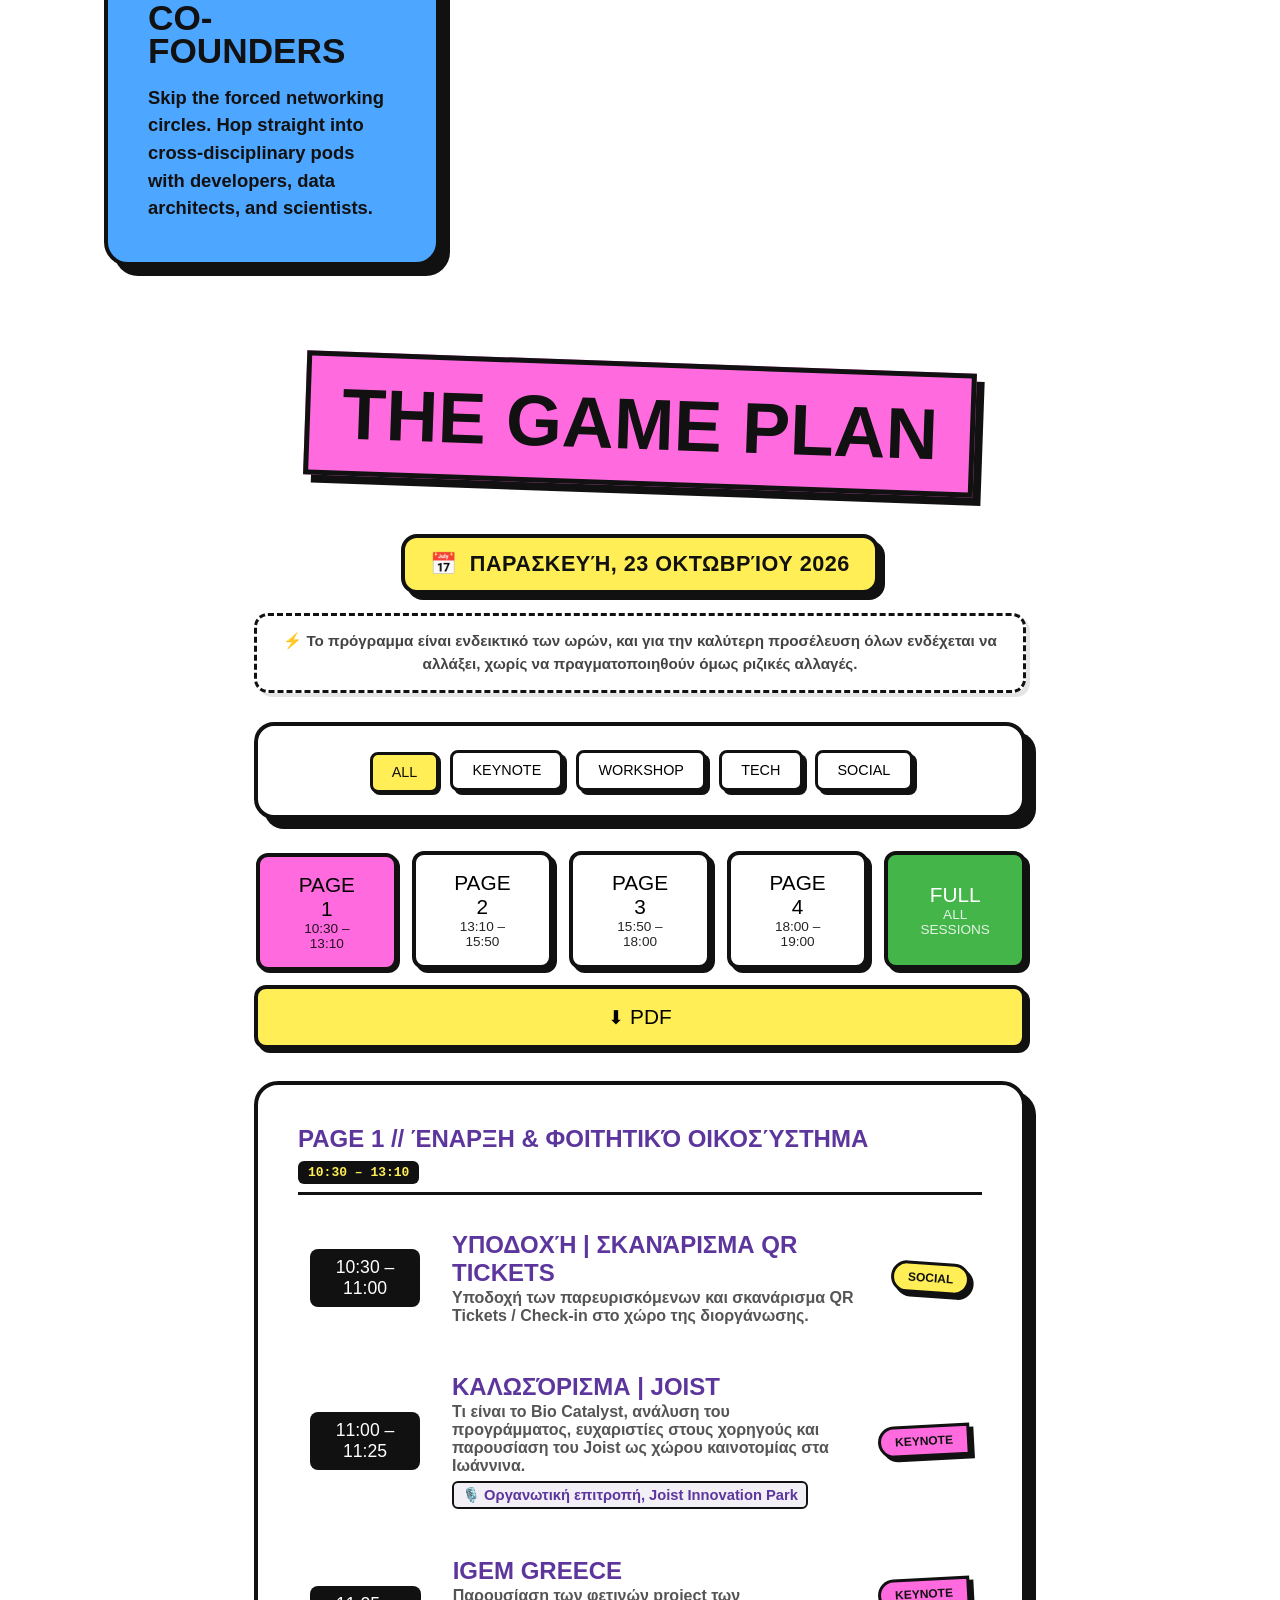
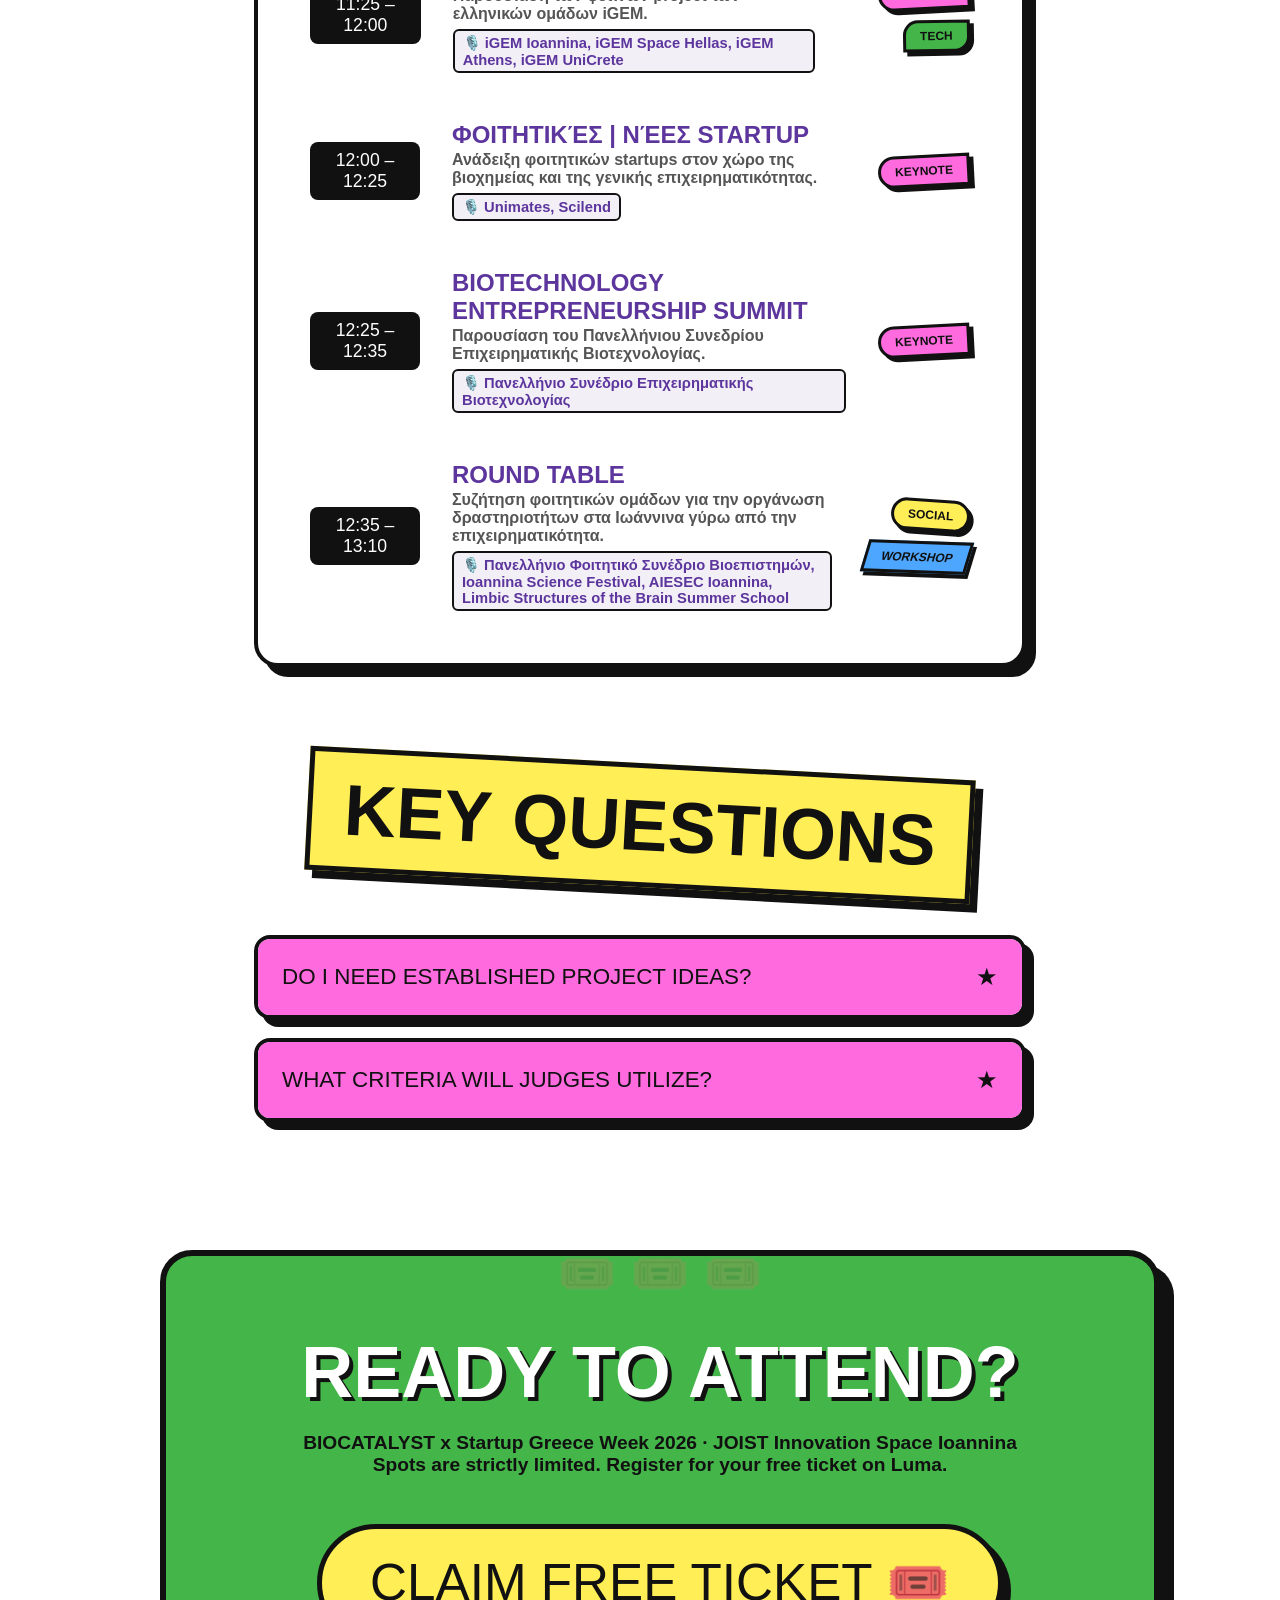
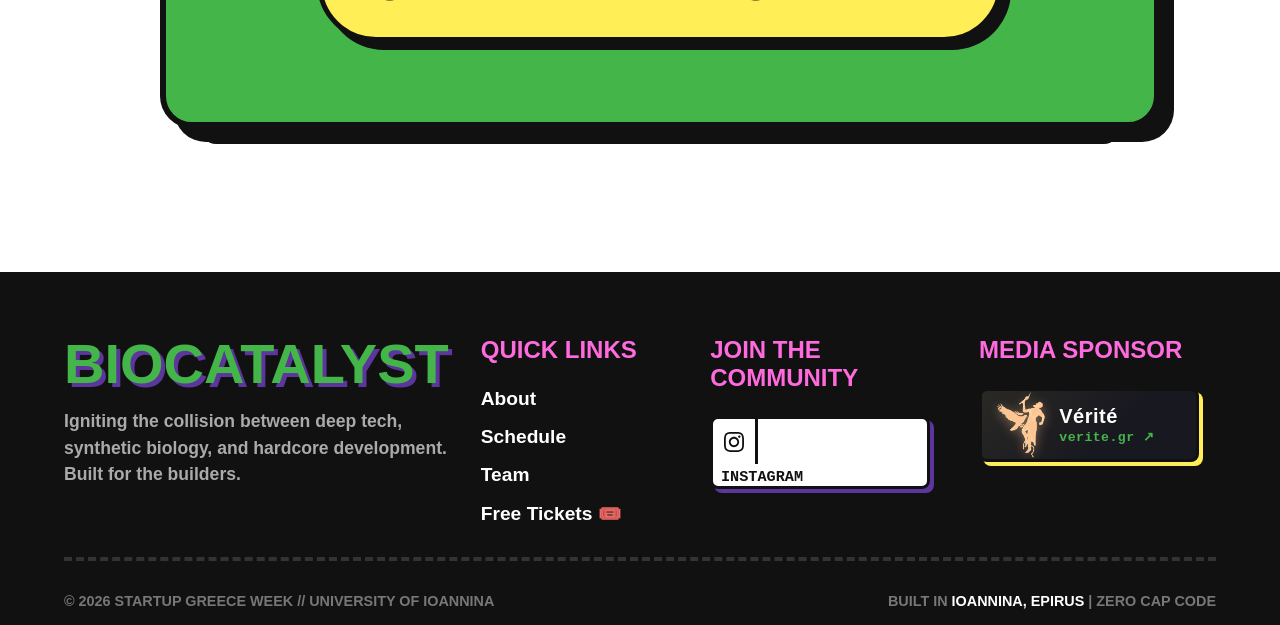
==== commit a6041b52: "verite" ====
--- a/Biocatalyst.html
+++ b/Biocatalyst.html
@@ -212,7 +212,7 @@
     </script>
 
     <script src="https://cdnjs.cloudflare.com/ajax/libs/jspdf/2.5.1/jspdf.umd.min.js" defer></script>
-    <link rel="stylesheet" href="css/style.css">
+    <link rel="stylesheet" href="css/style.css?v=14">
 </head>
 <body>
 
@@ -785,6 +785,21 @@
                 </div>
             </div>
 
+            <div class="footer-links-col">
+                <h4>Media Sponsor</h4>
+                <div class="media-sponsor-box" style="max-width: 220px;">
+                    <a href="https://verite.gr/" target="_blank" rel="noopener noreferrer" class="media-sponsor-card hover-trigger" aria-label="Vérité - Media Sponsor">
+                        <div class="media-sponsor-img-wrap">
+                            <img src="assets/images/promitheuslogo.webp" alt="Vérité" class="media-sponsor-logo" loading="lazy">
+                        </div>
+                        <div class="media-sponsor-details">
+                            <span class="media-sponsor-name">Vérité</span>
+                            <span class="media-sponsor-url">verite.gr ↗</span>
+                        </div>
+                    </a>
+                </div>
+            </div>
+
         </div>
         
         <div class="footer-bottom">
--- a/css/style.css
+++ b/css/style.css
@@ -281,6 +281,18 @@
         body.biohazard .social-icon { 
             background-color: #1e1e1e; 
             color: #e0e0e0; 
+        }
+        body.biohazard .media-sponsor-card {
+            background-color: #121d14;
+            box-shadow: 4px 4px 0px var(--toxic);
+            border-color: #333;
+        }
+        body.biohazard .media-sponsor-card:hover {
+            box-shadow: 6px 6px 0px var(--toxic);
+            border-color: var(--toxic);
+        }
+        body.biohazard .media-sponsor-url {
+            color: var(--toxic);
         }
 
         body.biohazard .timeline-row { border-bottom-color: #333; }
@@ -661,12 +673,18 @@
         .social-icon { transition: none !important; will-change: transform; transform-origin: center; display: flex; align-items: center; }
         .footer-grid {
             display: grid;
-            grid-template-columns: 2fr 1fr 1.5fr;
+            grid-template-columns: 1.8fr 1fr 1.2fr 1.2fr;
             gap: 2rem;
             max-width: 1200px;
             margin: 0 auto;
             border-bottom: 4px dashed #333;
             padding-bottom: 2rem;
+        }
+        @media (max-width: 992px) and (min-width: 769px) {
+            .footer-grid {
+                grid-template-columns: 1fr 1fr;
+                gap: 2rem;
+            }
         }
 
         .footer-brand h2 {
@@ -790,6 +808,101 @@
                 color: #5865F2 !important;
             }
             .discord-btn:hover .icon-wrap { background-color: #5865F2; color: #111; border-color: transparent; }
+        }
+
+        /* --- MEDIA SPONSOR IN FOOTER --- */
+        .media-sponsor-box {
+            display: flex;
+            flex-direction: column;
+            width: 100%;
+        }
+        .footer-links-col .media-sponsor-card,
+        .media-sponsor-card {
+            display: flex !important;
+            align-items: center;
+            width: 100%;
+            height: 74px;
+            background-color: #181820;
+            color: var(--white) !important;
+            border: 3px solid var(--black);
+            border-radius: 8px;
+            box-shadow: 4px 4px 0px var(--yellow);
+            transition: transform 0.2s ease, box-shadow 0.2s ease, border-color 0.2s ease;
+            text-decoration: none !important;
+            overflow: hidden;
+            padding: 0.35rem 0.85rem;
+            gap: 0.85rem;
+            position: relative;
+            box-sizing: border-box;
+        }
+        .media-sponsor-card::before {
+            content: '';
+            position: absolute;
+            inset: 0;
+            background: linear-gradient(135deg, rgba(255, 238, 85, 0.08) 0%, transparent 60%);
+            pointer-events: none;
+        }
+        @media (hover: hover) {
+            .footer-links-col .media-sponsor-card:hover,
+            .media-sponsor-card:hover {
+                transform: translate(-4px, -4px);
+                box-shadow: 6px 6px 0px var(--yellow);
+                border-color: var(--yellow);
+            }
+            .media-sponsor-card:hover .media-sponsor-logo {
+                transform: scale(1.18);
+                filter: drop-shadow(0 0 12px rgba(255, 197, 146, 0.95));
+            }
+            .media-sponsor-card:hover .media-sponsor-url {
+                color: var(--yellow);
+            }
+        }
+        .media-sponsor-img-wrap {
+            width: 50px;
+            height: 60px;
+            display: flex;
+            align-items: center;
+            justify-content: center;
+            flex-shrink: 0;
+            padding: 0;
+        }
+        .media-sponsor-logo {
+            max-width: 100%;
+            max-height: 100%;
+            width: auto;
+            height: 100%;
+            object-fit: contain;
+            filter: drop-shadow(0 2px 5px rgba(255, 197, 146, 0.45));
+            transition: transform 0.2s ease, filter 0.2s ease;
+            display: block;
+            transform: scale(1.08);
+            transform-origin: center;
+        }
+        .media-sponsor-details {
+            display: flex;
+            flex-direction: column;
+            gap: 2px;
+            min-width: 0;
+            text-align: left;
+            flex-grow: 1;
+        }
+        .media-sponsor-name {
+            font-family: 'Space Grotesk', 'Arial', sans-serif;
+            font-weight: 800;
+            font-size: 1.25rem;
+            letter-spacing: 0.5px;
+            color: var(--white);
+            line-height: 1.1;
+            white-space: nowrap;
+        }
+        .media-sponsor-url {
+            font-family: 'Courier New', monospace;
+            font-size: 0.82rem;
+            font-weight: bold;
+            color: var(--green);
+            letter-spacing: 0.5px;
+            transition: color 0.2s ease;
+            white-space: nowrap;
         }
 
         .footer-bottom {
@@ -854,6 +967,7 @@
             .footer-links-col ul { align-items: center; }
             .footer-bottom { flex-direction: column; text-align: center; gap: 1rem; padding-top: 1rem; }
             .social-icons { grid-template-columns: 1fr; max-width: 250px; margin: 0 auto; }
+            .media-sponsor-box { margin: 0 auto; max-width: 250px; }
             
             .tabs { flex-direction: column; align-items: stretch; gap: 0.5rem; }
             .tab-btn { width: 100%; margin: 0; }
@@ -1008,6 +1122,18 @@
         body.cyber-red .footer-links-col a { color: #e0e0e0; }
         body.cyber-red .footer-bottom span { color: #e0e0e0; }
         body.cyber-red .social-icon { background-color: #1e1e1e; color: #e0e0e0; }
+        body.cyber-red .media-sponsor-card {
+            background-color: #1e1214;
+            box-shadow: 4px 4px 0px #ff073a;
+            border-color: #333;
+        }
+        body.cyber-red .media-sponsor-card:hover {
+            box-shadow: 6px 6px 0px #ff073a;
+            border-color: #ff073a;
+        }
+        body.cyber-red .media-sponsor-url {
+            color: #ff073a;
+        }
         body.cyber-red .timeline-row, body.cyber-red .footer-grid { border-bottom-color: #333; }
         body.cyber-red .speaker-img::after { background-image: radial-gradient(#e0e0e0 1px, transparent 1px); }
         body.cyber-red .hero-right { background-image: radial-gradient(#333 3px, transparent 3px); }
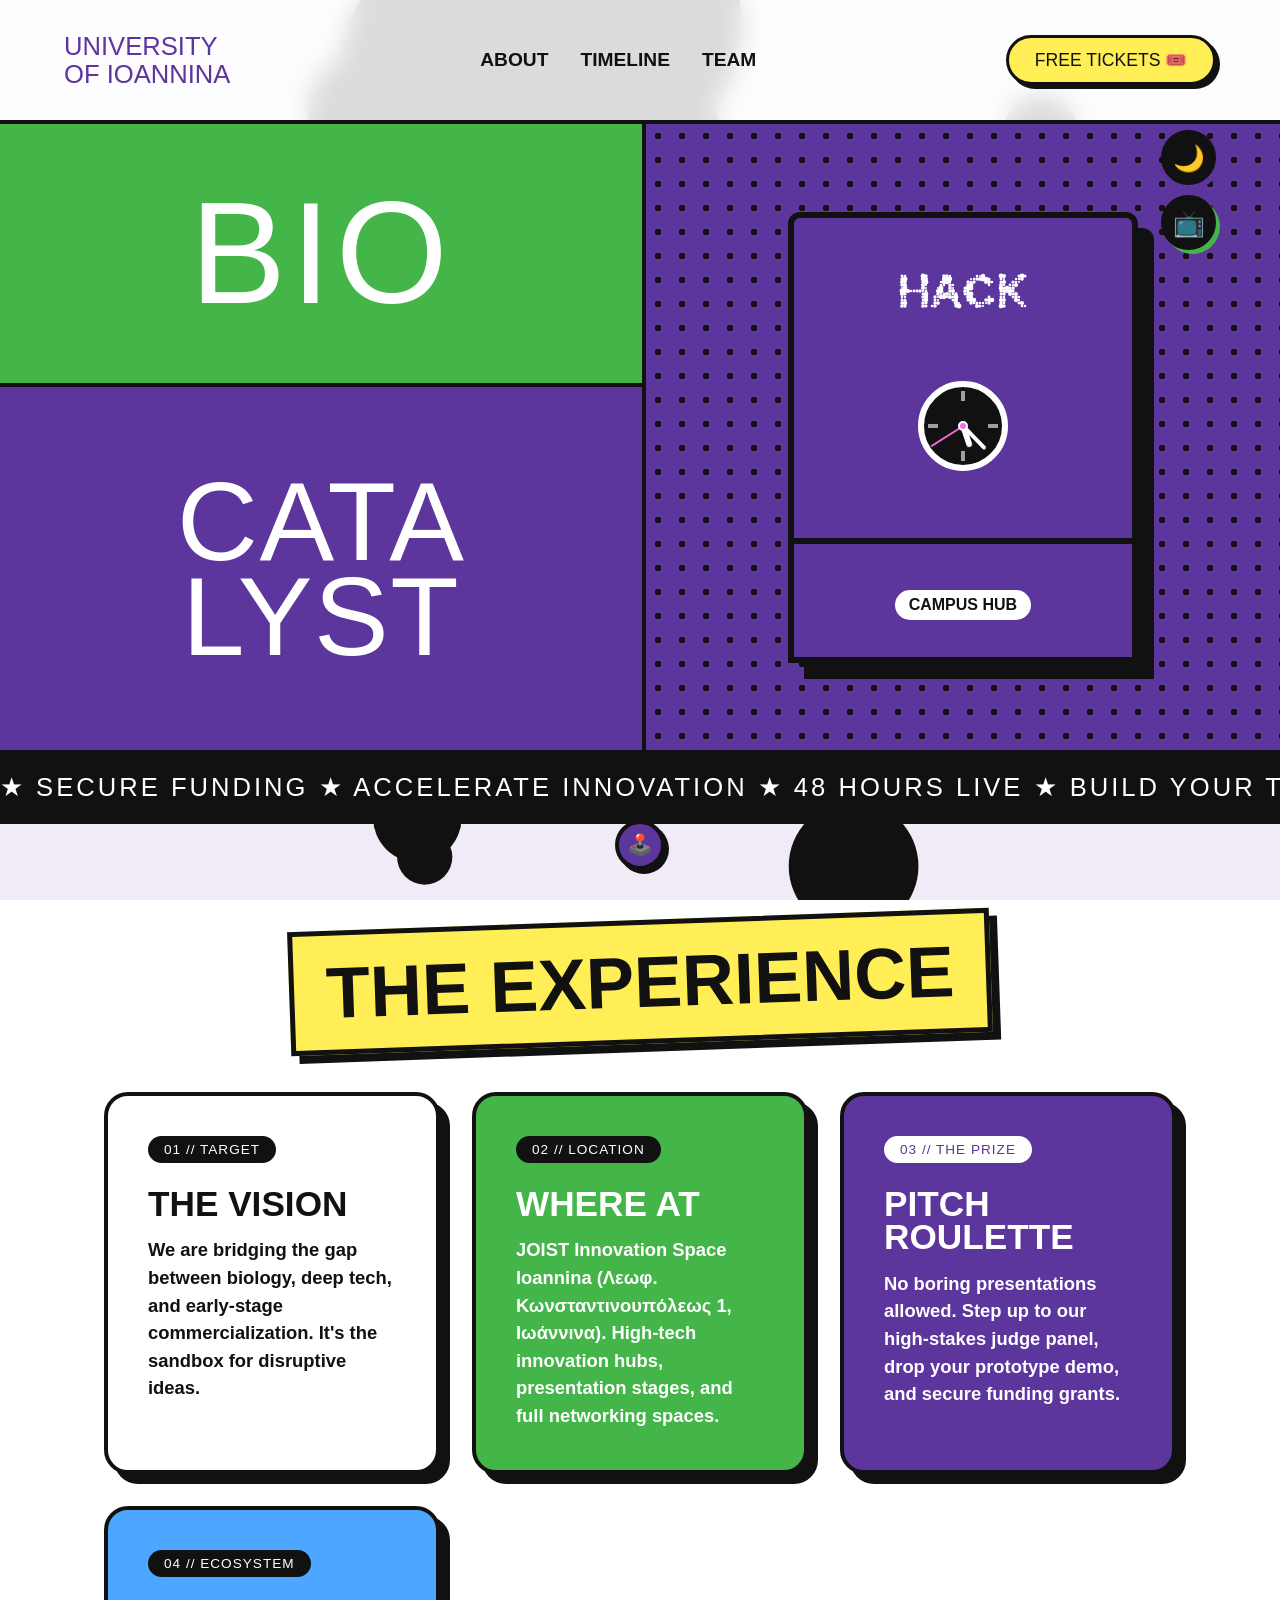
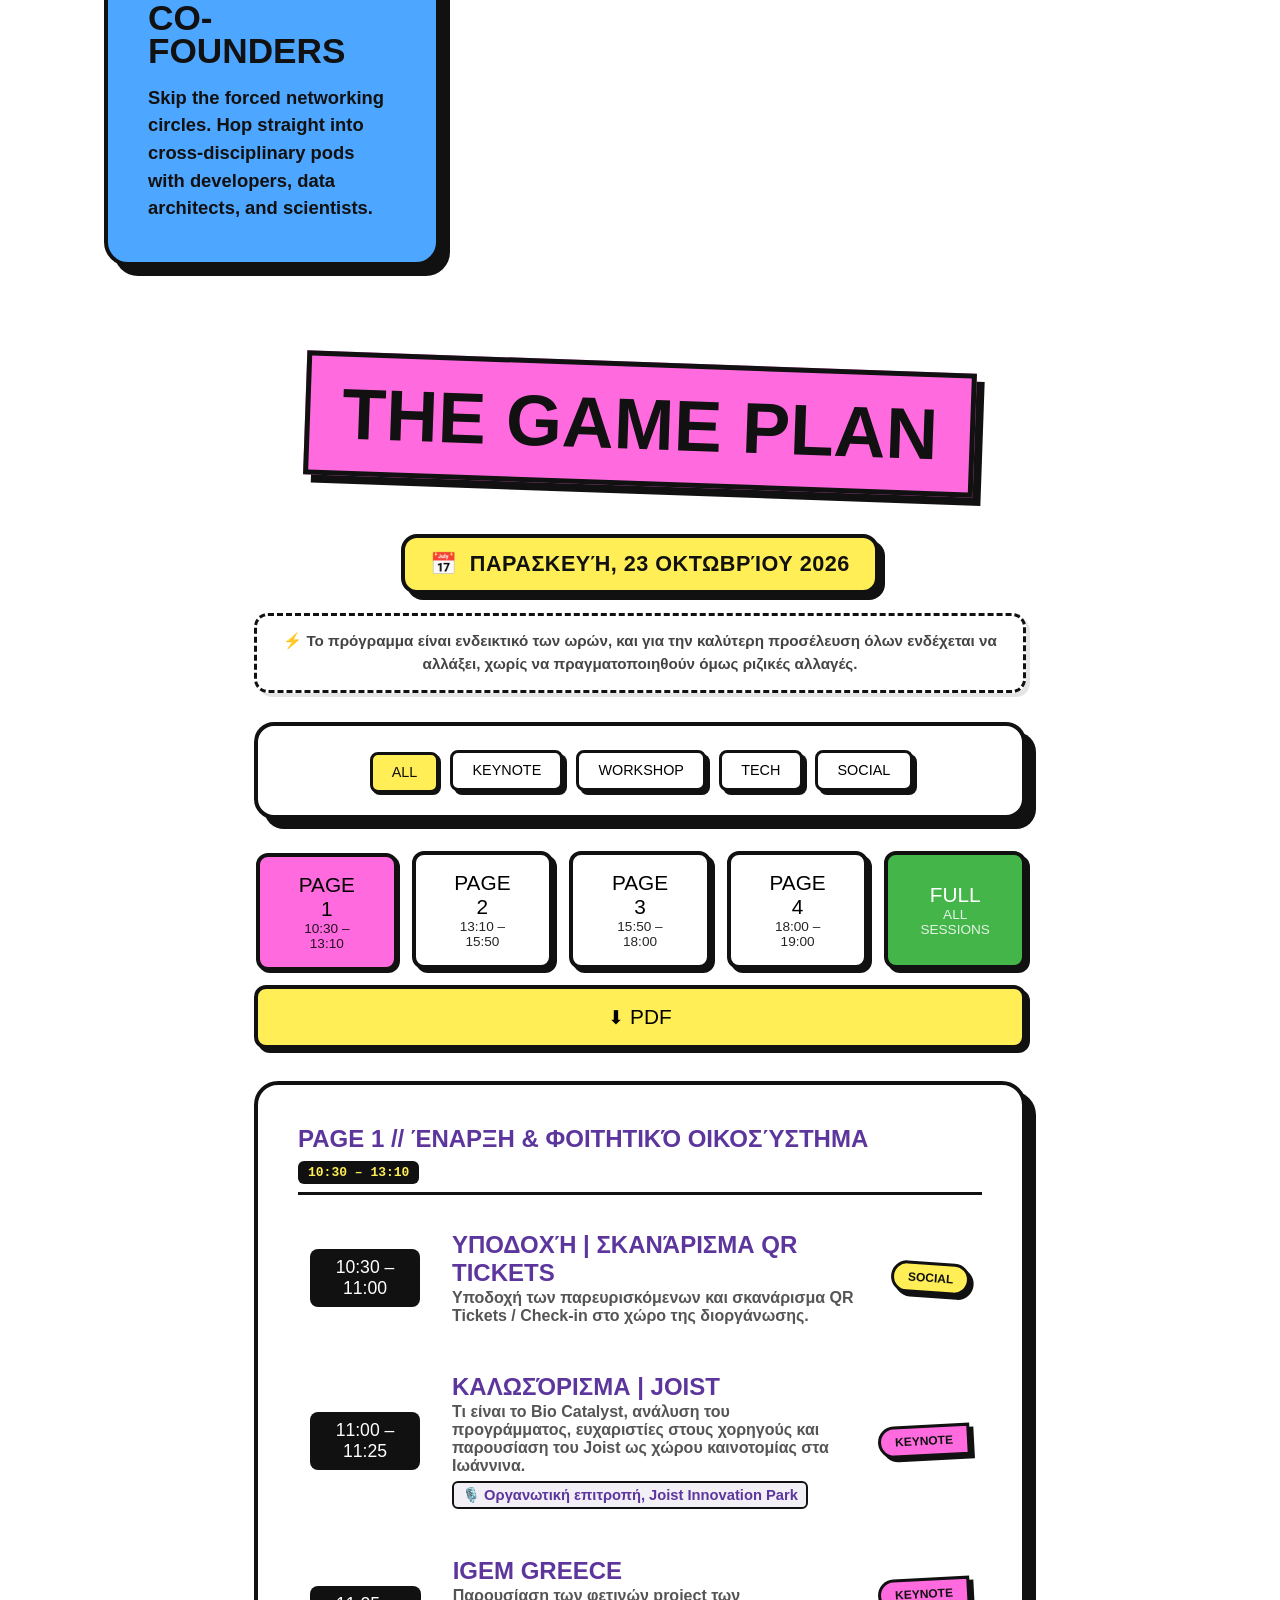
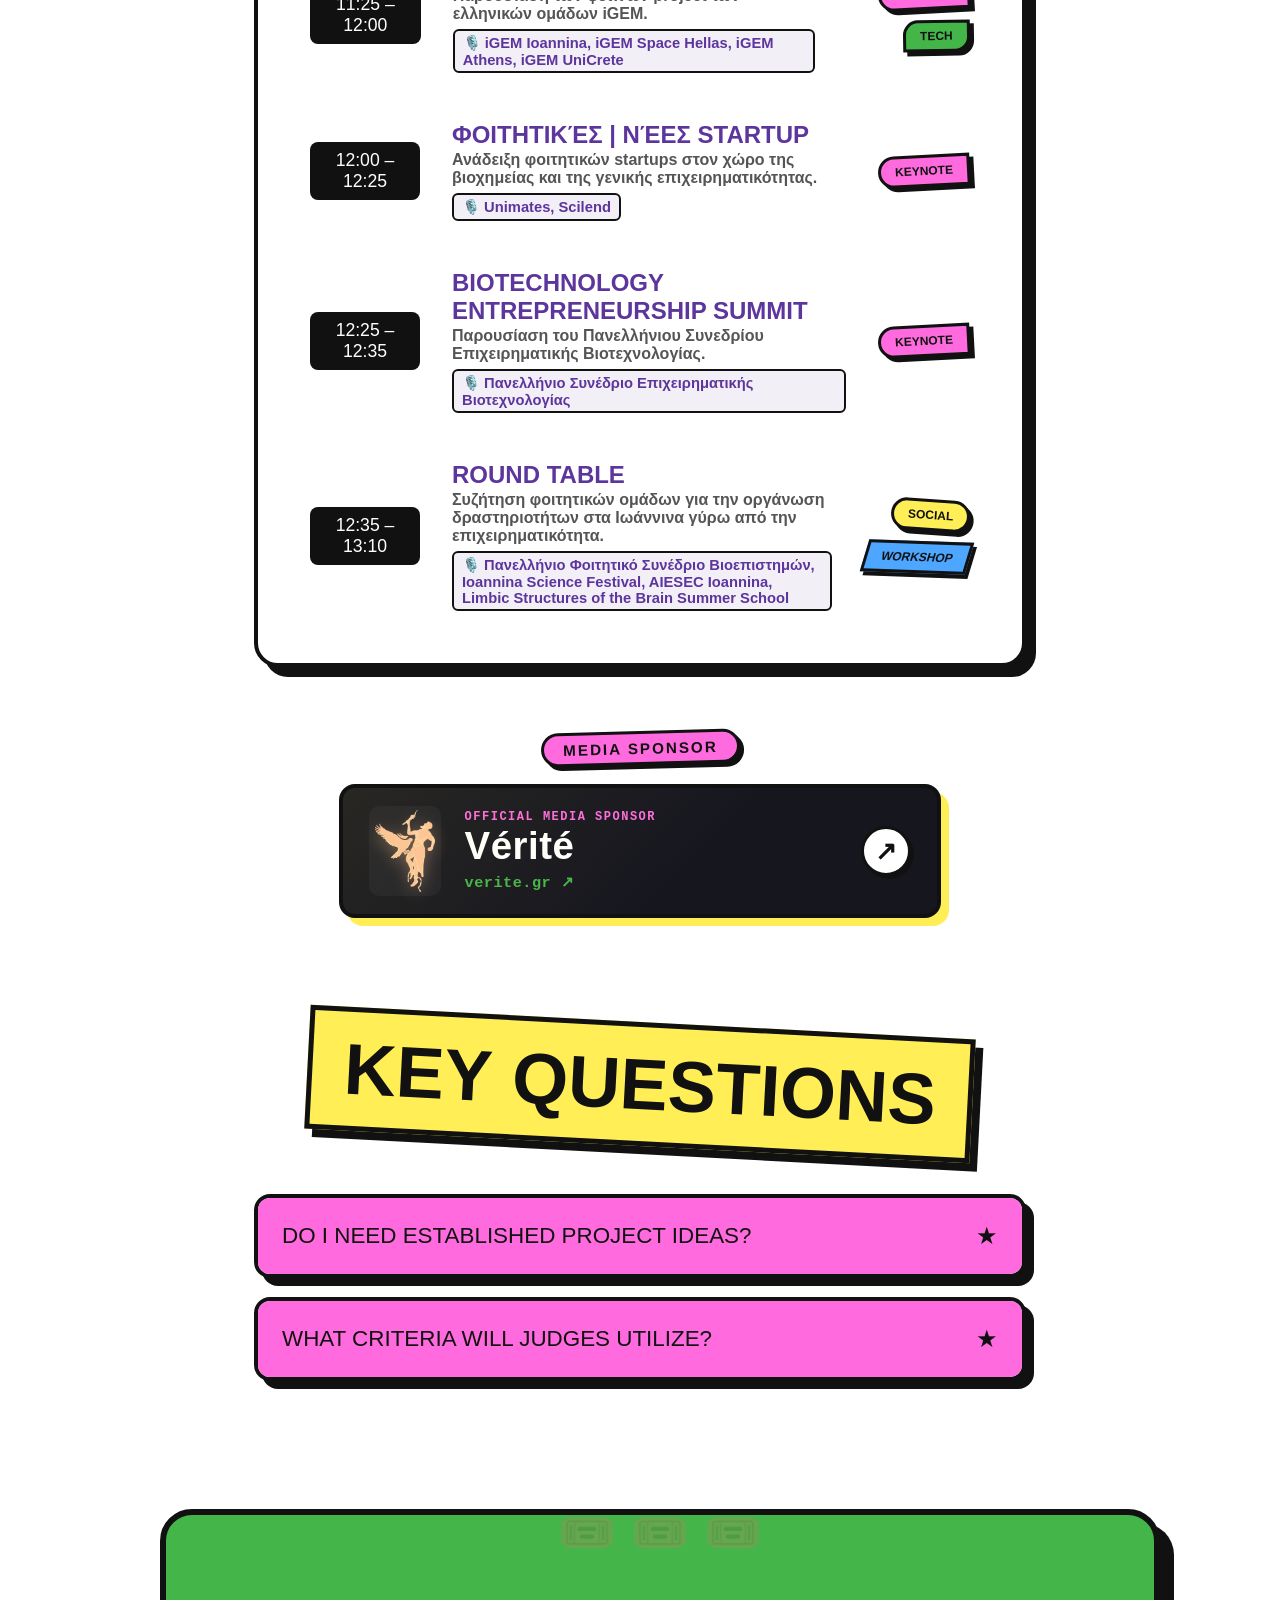
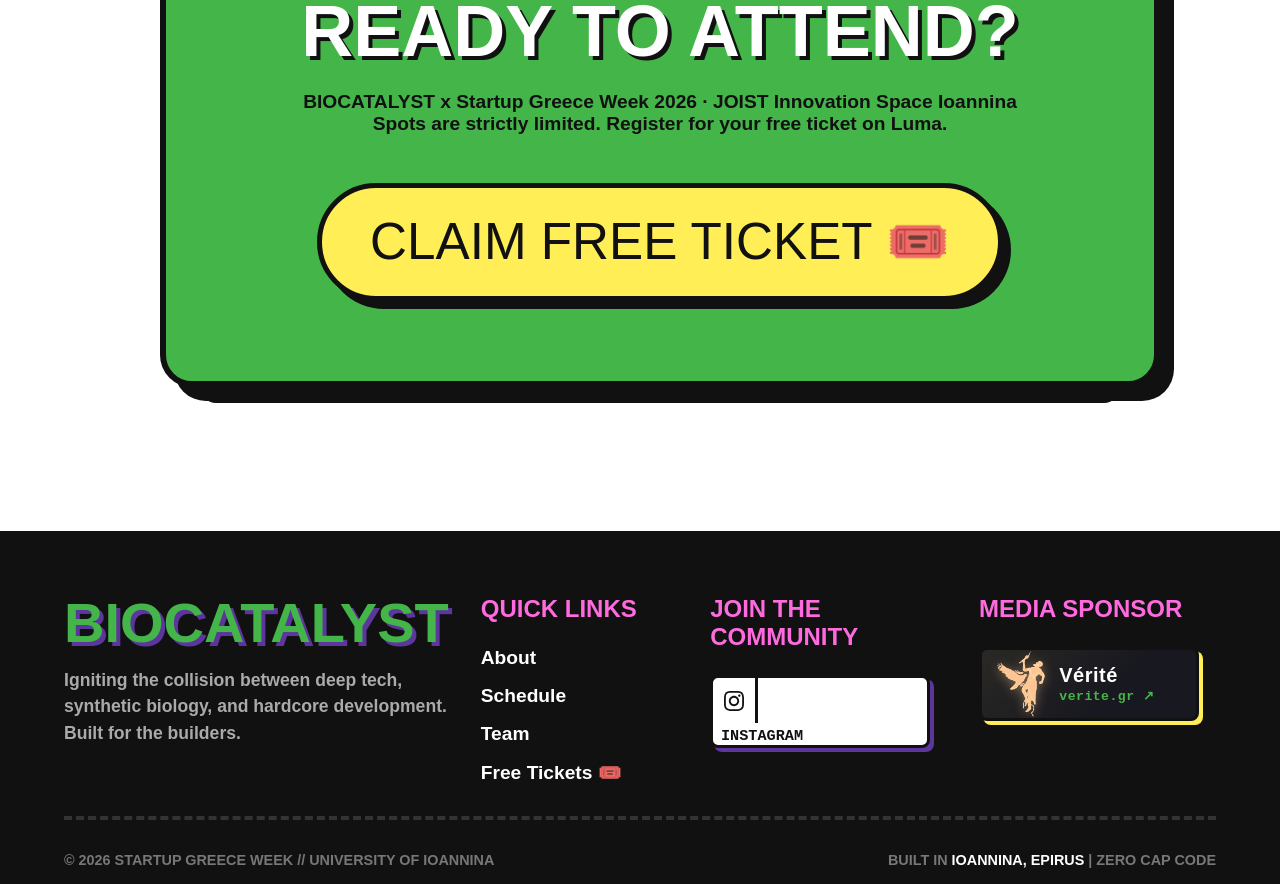
==== commit 695e08a8: "verite" ====
--- a/Biocatalyst.html
+++ b/Biocatalyst.html
@@ -212,7 +212,7 @@
     </script>
 
     <script src="https://cdnjs.cloudflare.com/ajax/libs/jspdf/2.5.1/jspdf.umd.min.js" defer></script>
-    <link rel="stylesheet" href="css/style.css?v=14">
+    <link rel="stylesheet" href="css/style.css?v=15">
 </head>
 <body>
 
@@ -636,7 +636,23 @@
         </div>
     </section>
 
-
+    <!-- MEDIA SPONSOR SHOWCASE (UNDER SCHEDULE) -->
+    <div class="media-sponsor-section">
+        <div class="media-sponsor-badge">MEDIA SPONSOR</div>
+        <a href="https://verite.gr/" target="_blank" rel="noopener noreferrer" class="media-sponsor-banner-btn hover-trigger" aria-label="Vérité - Official Media Sponsor">
+            <div class="media-sponsor-banner-logo-wrap">
+                <img src="assets/images/promitheuslogo.webp" alt="Vérité Prometheus Logo" class="media-sponsor-banner-logo" loading="lazy">
+            </div>
+            <div class="media-sponsor-banner-content">
+                <span class="media-sponsor-banner-label">OFFICIAL MEDIA SPONSOR</span>
+                <span class="media-sponsor-banner-name">Vérité</span>
+                <span class="media-sponsor-banner-url">verite.gr ↗</span>
+            </div>
+            <div class="media-sponsor-banner-arrow" aria-hidden="true">
+                <span>↗</span>
+            </div>
+        </a>
+    </div>
 
     <div class="section-header-wrapper">
         <h2 class="section-header hover-trigger" style="transform: rotate(3deg); background-color: var(--yellow);">Key Questions</h2>
--- a/css/style.css
+++ b/css/style.css
@@ -293,6 +293,29 @@
         }
         body.biohazard .media-sponsor-url {
             color: var(--toxic);
+        }
+        body.biohazard .media-sponsor-badge {
+            background-color: var(--toxic);
+            color: var(--black);
+        }
+        body.biohazard .media-sponsor-banner-btn {
+            background-color: #101a12;
+            box-shadow: 8px 8px 0px var(--toxic);
+            border-color: #333;
+        }
+        body.biohazard .media-sponsor-banner-btn:hover {
+            box-shadow: 12px 12px 0px var(--toxic);
+            border-color: var(--toxic);
+        }
+        body.biohazard .media-sponsor-banner-label {
+            color: var(--toxic);
+        }
+        body.biohazard .media-sponsor-banner-url {
+            color: var(--toxic);
+        }
+        body.biohazard .media-sponsor-banner-arrow {
+            background-color: var(--toxic);
+            color: #000;
         }
 
         body.biohazard .timeline-row { border-bottom-color: #333; }
@@ -903,6 +926,170 @@
             letter-spacing: 0.5px;
             transition: color 0.2s ease;
             white-space: nowrap;
+        }
+
+        /* =========================================
+           MEDIA SPONSOR SHOWCASE BANNER (UNDER SCHEDULE & TEAM)
+           ========================================= */
+        .media-sponsor-section {
+            display: flex;
+            flex-direction: column;
+            align-items: center;
+            justify-content: center;
+            padding: 2rem 1.5rem 0.5rem 1.5rem;
+            margin: 2rem auto 3.5rem auto;
+            max-width: 650px;
+            text-align: center;
+            position: relative;
+            z-index: 5;
+        }
+        .media-sponsor-badge {
+            display: inline-block;
+            font-family: 'Arial', sans-serif;
+            font-weight: 900;
+            font-size: 0.95rem;
+            letter-spacing: 2px;
+            text-transform: uppercase;
+            background-color: var(--pink);
+            color: var(--black);
+            padding: 0.35rem 1.2rem;
+            border: 3px solid var(--black);
+            border-radius: 50px;
+            box-shadow: 4px 4px 0px var(--black);
+            margin-bottom: 1.2rem;
+            transform: rotate(-1.5deg);
+        }
+        .media-sponsor-banner-btn {
+            display: flex;
+            align-items: center;
+            width: 100%;
+            background-color: #16161f;
+            border: 4px solid var(--black);
+            border-radius: 16px;
+            box-shadow: 8px 8px 0px var(--yellow);
+            padding: 1.1rem 1.6rem;
+            gap: 1.5rem;
+            text-decoration: none !important;
+            color: var(--white) !important;
+            transition: transform 0.2s ease, box-shadow 0.2s ease, border-color 0.2s ease;
+            position: relative;
+            overflow: hidden;
+            box-sizing: border-box;
+        }
+        .media-sponsor-banner-btn::before {
+            content: '';
+            position: absolute;
+            inset: 0;
+            background: linear-gradient(135deg, rgba(255, 238, 85, 0.08) 0%, transparent 60%);
+            pointer-events: none;
+        }
+        @media (hover: hover) {
+            .media-sponsor-banner-btn:hover {
+                transform: translate(-4px, -4px) rotate(0.5deg);
+                box-shadow: 12px 12px 0px var(--yellow);
+                border-color: var(--yellow);
+            }
+            .media-sponsor-banner-btn:hover .media-sponsor-banner-logo {
+                transform: scale(1.15);
+                filter: drop-shadow(0 0 16px rgba(255, 197, 146, 0.95));
+            }
+            .media-sponsor-banner-btn:hover .media-sponsor-banner-arrow {
+                background-color: var(--yellow);
+                color: var(--black);
+                transform: rotate(45deg);
+            }
+            .media-sponsor-banner-btn:hover .media-sponsor-banner-url {
+                color: var(--yellow);
+            }
+        }
+        .media-sponsor-banner-logo-wrap {
+            width: 72px;
+            height: 90px;
+            display: flex;
+            align-items: center;
+            justify-content: center;
+            flex-shrink: 0;
+            background: rgba(255, 255, 255, 0.04);
+            border-radius: 10px;
+            padding: 4px;
+        }
+        .media-sponsor-banner-logo {
+            max-width: 100%;
+            max-height: 100%;
+            width: auto;
+            height: 100%;
+            object-fit: contain;
+            filter: drop-shadow(0 4px 8px rgba(255, 197, 146, 0.4));
+            transition: transform 0.2s ease, filter 0.2s ease;
+            display: block;
+        }
+        .media-sponsor-banner-content {
+            display: flex;
+            flex-direction: column;
+            align-items: flex-start;
+            text-align: left;
+            flex-grow: 1;
+            gap: 3px;
+            min-width: 0;
+        }
+        .media-sponsor-banner-label {
+            font-family: 'Courier New', monospace;
+            font-size: 0.75rem;
+            font-weight: 900;
+            letter-spacing: 1.5px;
+            color: var(--pink);
+            text-transform: uppercase;
+        }
+        .media-sponsor-banner-name {
+            font-family: 'Space Grotesk', 'Arial', sans-serif;
+            font-weight: 900;
+            font-size: clamp(1.8rem, 4vw, 2.4rem);
+            color: var(--white);
+            line-height: 1;
+            letter-spacing: 0.5px;
+        }
+        .media-sponsor-banner-url {
+            font-family: 'Courier New', monospace;
+            font-size: 0.95rem;
+            font-weight: bold;
+            color: var(--green);
+            letter-spacing: 0.5px;
+            transition: color 0.2s ease;
+            margin-top: 4px;
+        }
+        .media-sponsor-banner-arrow {
+            width: 50px;
+            height: 50px;
+            border-radius: 50%;
+            border: 3px solid var(--black);
+            background-color: var(--white);
+            color: var(--black);
+            display: flex;
+            align-items: center;
+            justify-content: center;
+            font-size: 1.6rem;
+            font-weight: 900;
+            flex-shrink: 0;
+            box-shadow: 3px 3px 0px var(--black);
+            transition: transform 0.2s ease, background-color 0.2s ease, color 0.2s ease;
+        }
+        @media (max-width: 560px) {
+            .media-sponsor-banner-btn {
+                padding: 1rem;
+                gap: 1rem;
+            }
+            .media-sponsor-banner-logo-wrap {
+                width: 56px;
+                height: 72px;
+            }
+            .media-sponsor-banner-name {
+                font-size: 1.6rem;
+            }
+            .media-sponsor-banner-arrow {
+                width: 40px;
+                height: 40px;
+                font-size: 1.2rem;
+            }
         }
 
         .footer-bottom {
@@ -1134,6 +1321,29 @@
         body.cyber-red .media-sponsor-url {
             color: #ff073a;
         }
+        body.cyber-red .media-sponsor-badge {
+            background-color: #ff073a;
+            color: #000;
+        }
+        body.cyber-red .media-sponsor-banner-btn {
+            background-color: #1a0e10;
+            box-shadow: 8px 8px 0px #ff073a;
+            border-color: #333;
+        }
+        body.cyber-red .media-sponsor-banner-btn:hover {
+            box-shadow: 12px 12px 0px #ff073a;
+            border-color: #ff073a;
+        }
+        body.cyber-red .media-sponsor-banner-label {
+            color: #ff073a;
+        }
+        body.cyber-red .media-sponsor-banner-url {
+            color: #ff073a;
+        }
+        body.cyber-red .media-sponsor-banner-arrow {
+            background-color: #ff073a;
+            color: #000;
+        }
         body.cyber-red .timeline-row, body.cyber-red .footer-grid { border-bottom-color: #333; }
         body.cyber-red .speaker-img::after { background-image: radial-gradient(#e0e0e0 1px, transparent 1px); }
         body.cyber-red .hero-right { background-image: radial-gradient(#333 3px, transparent 3px); }
